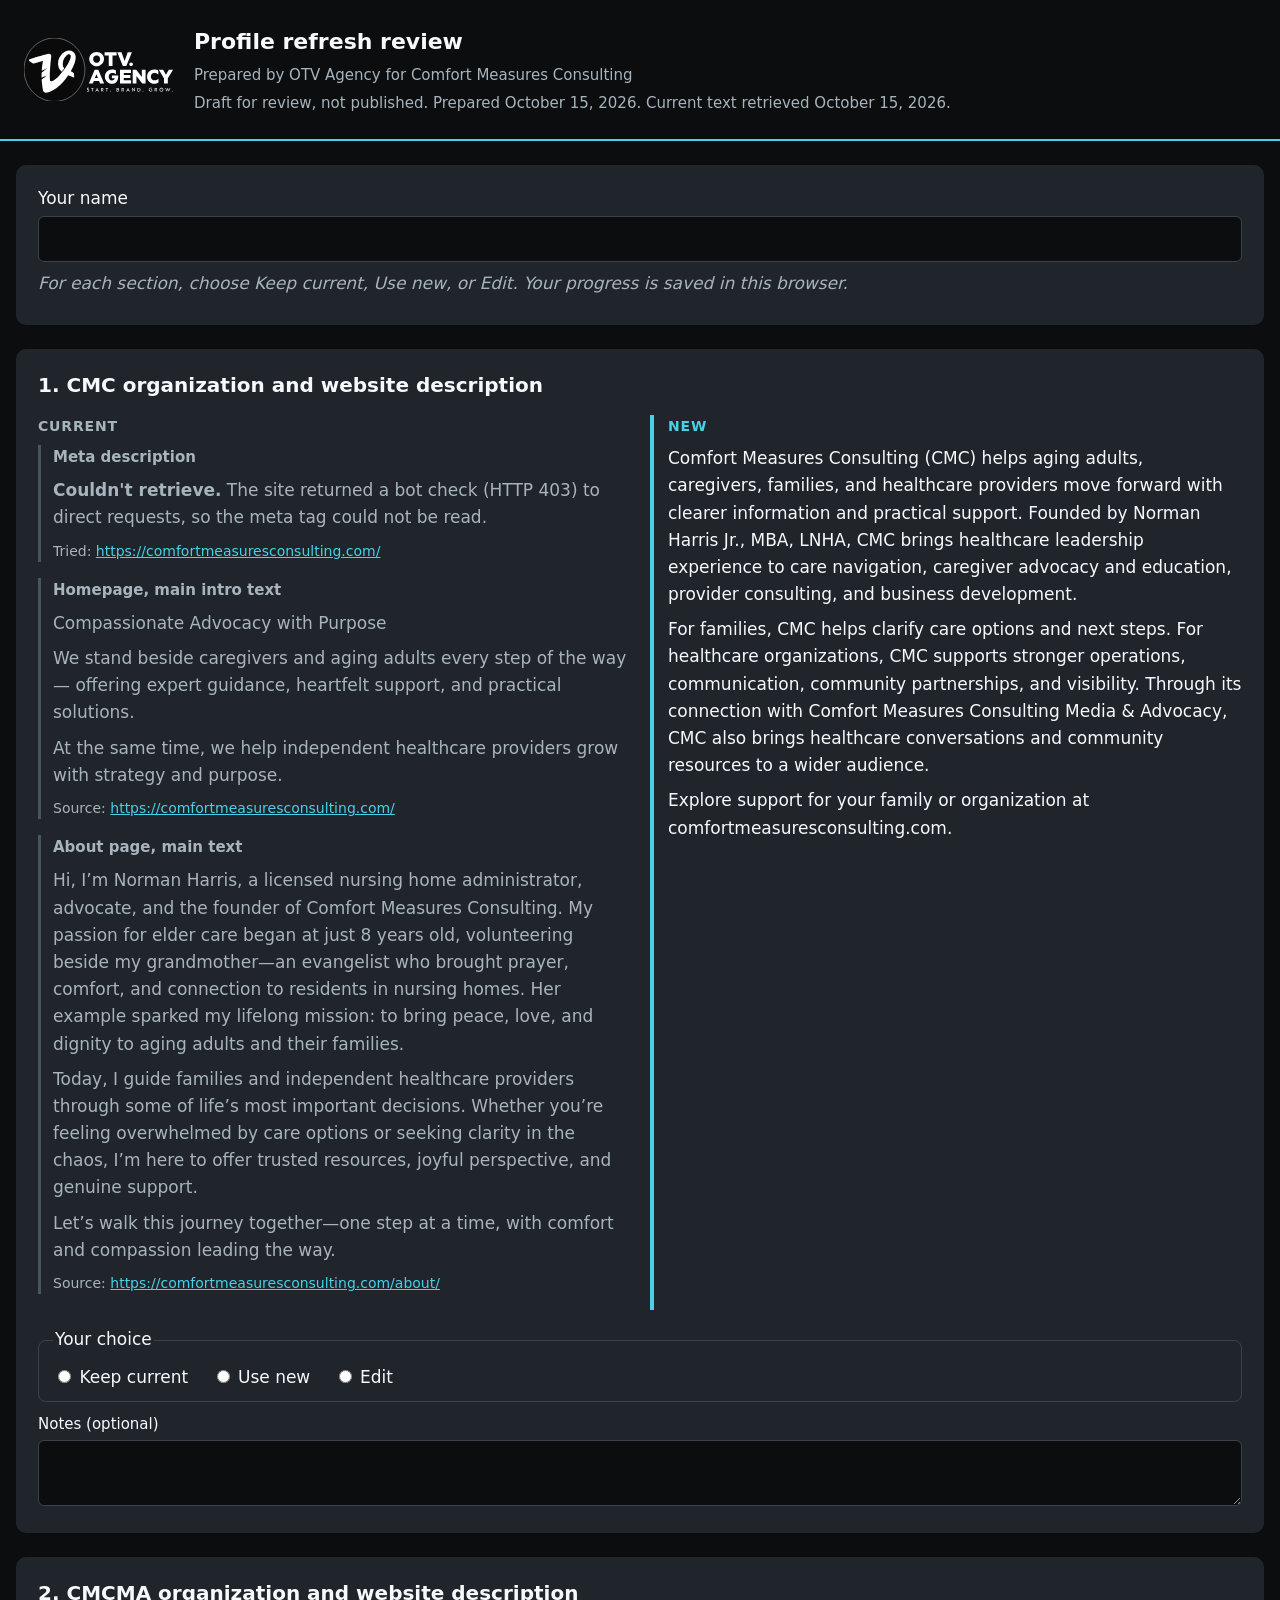
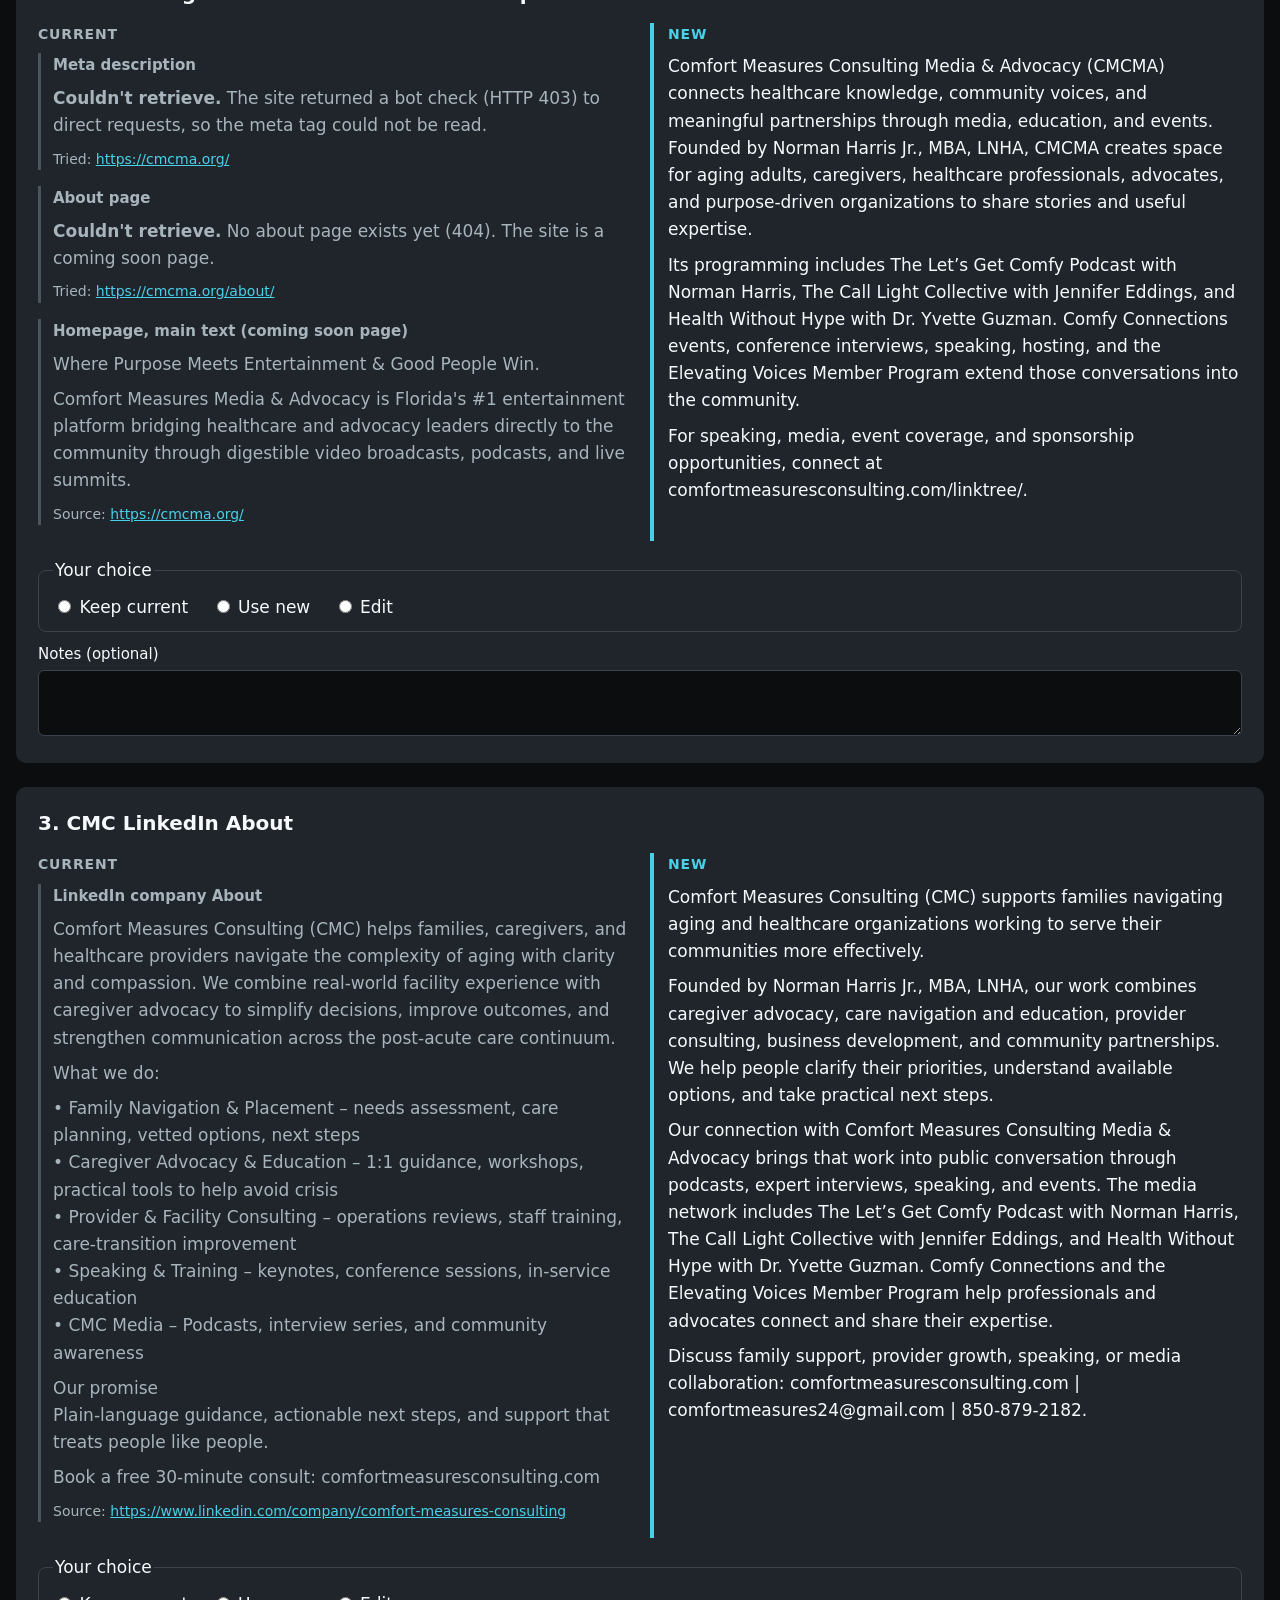
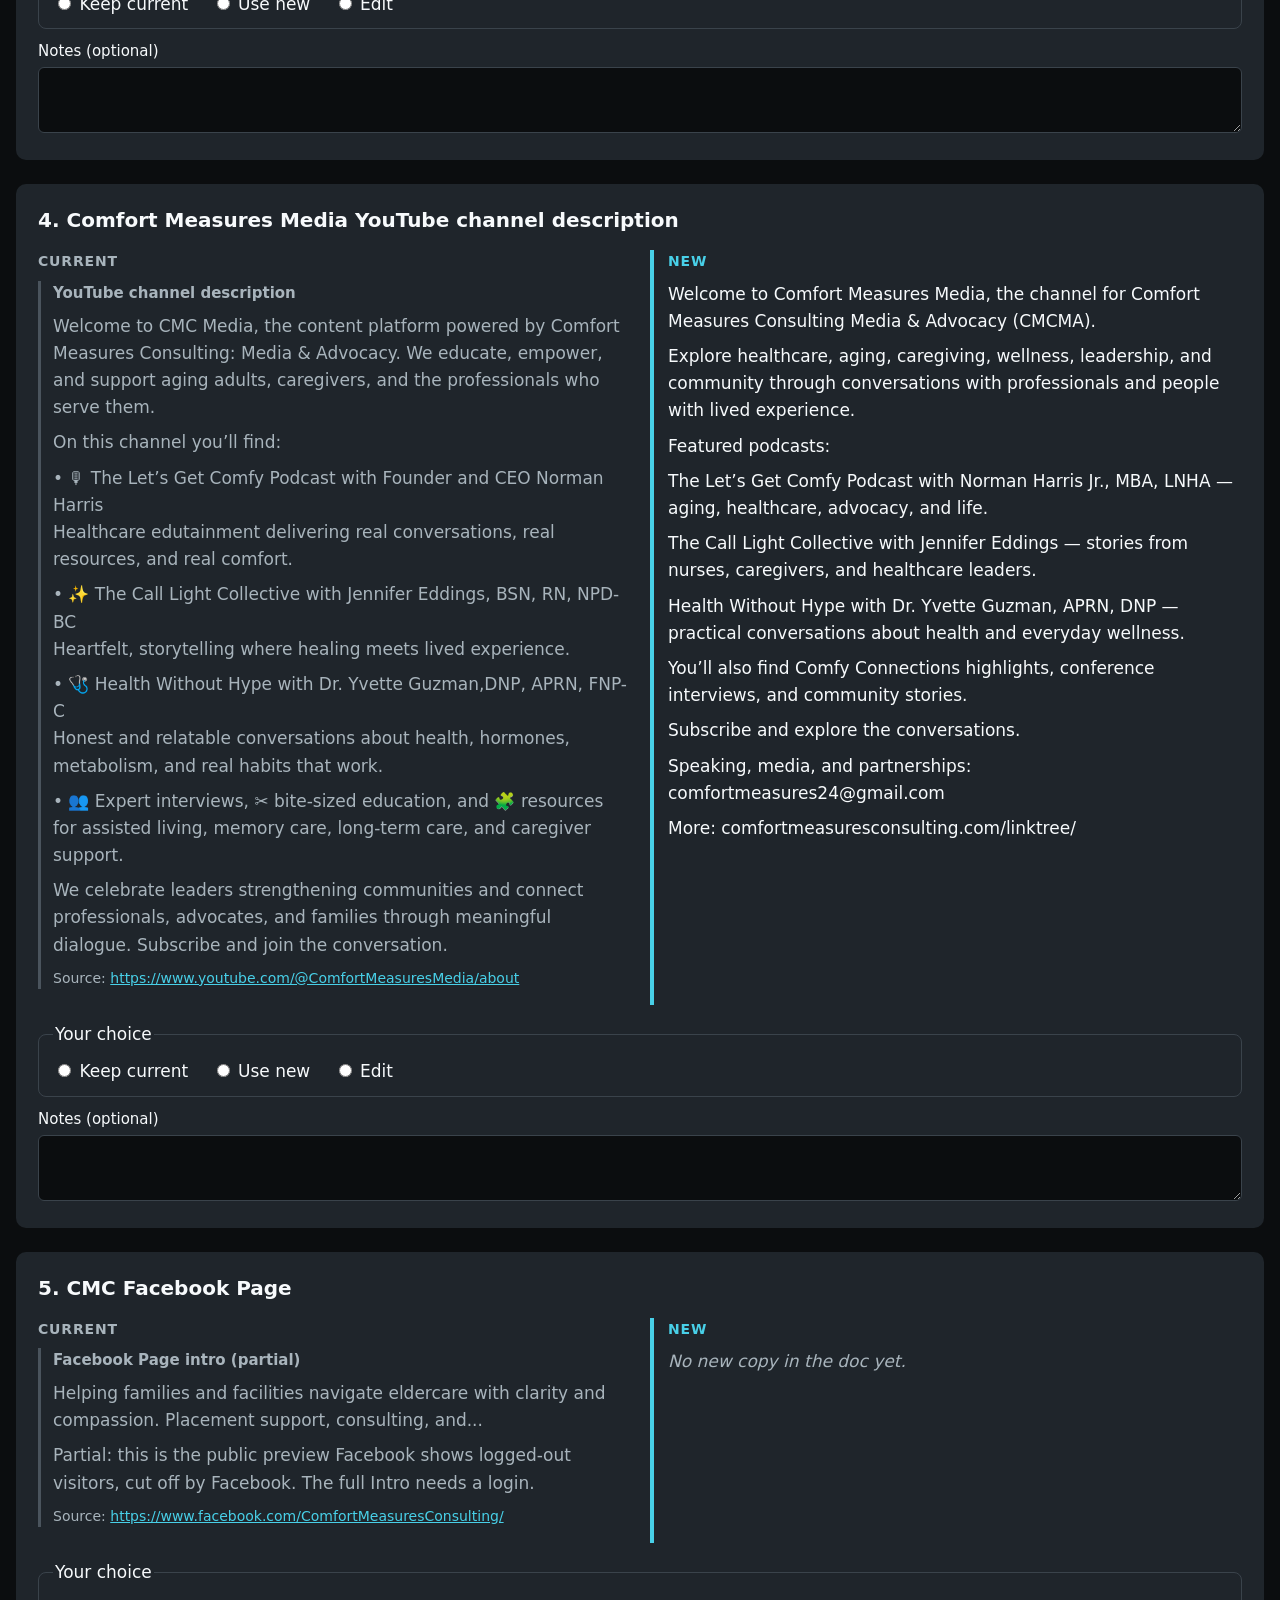
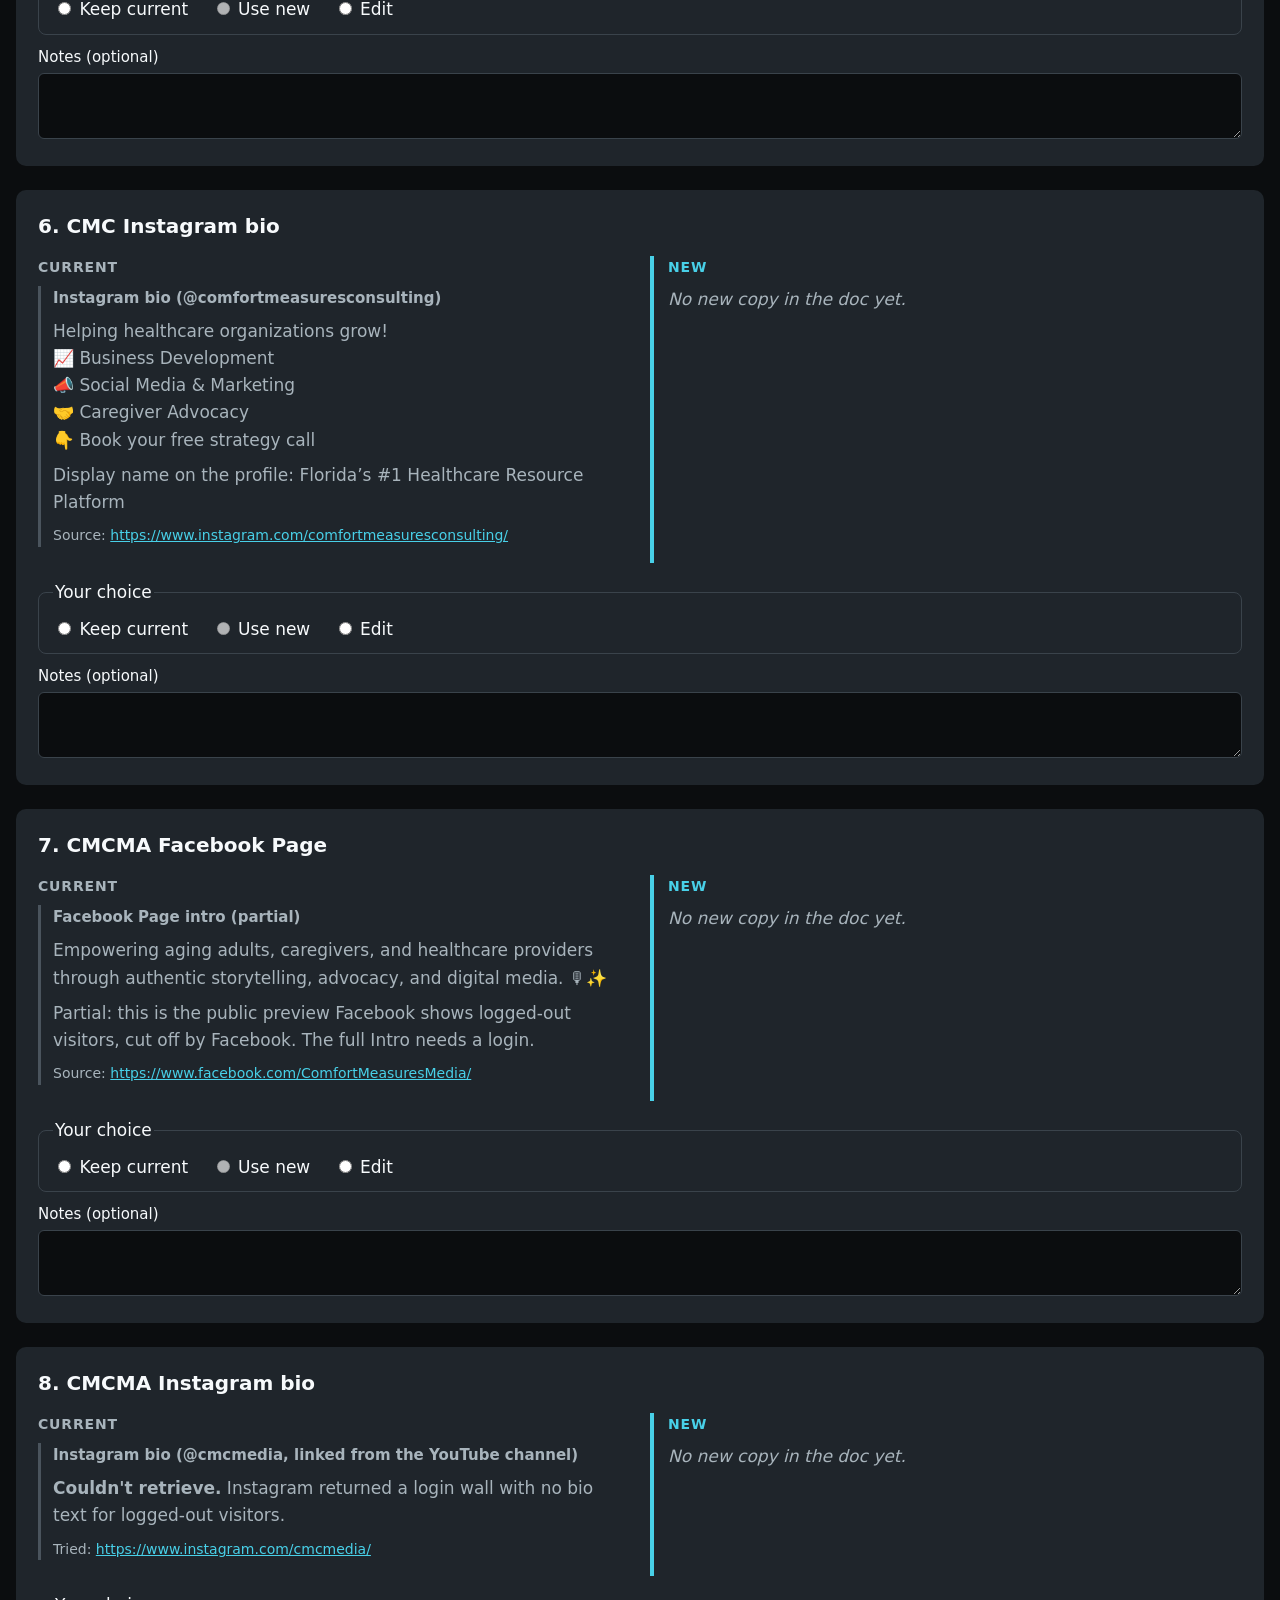
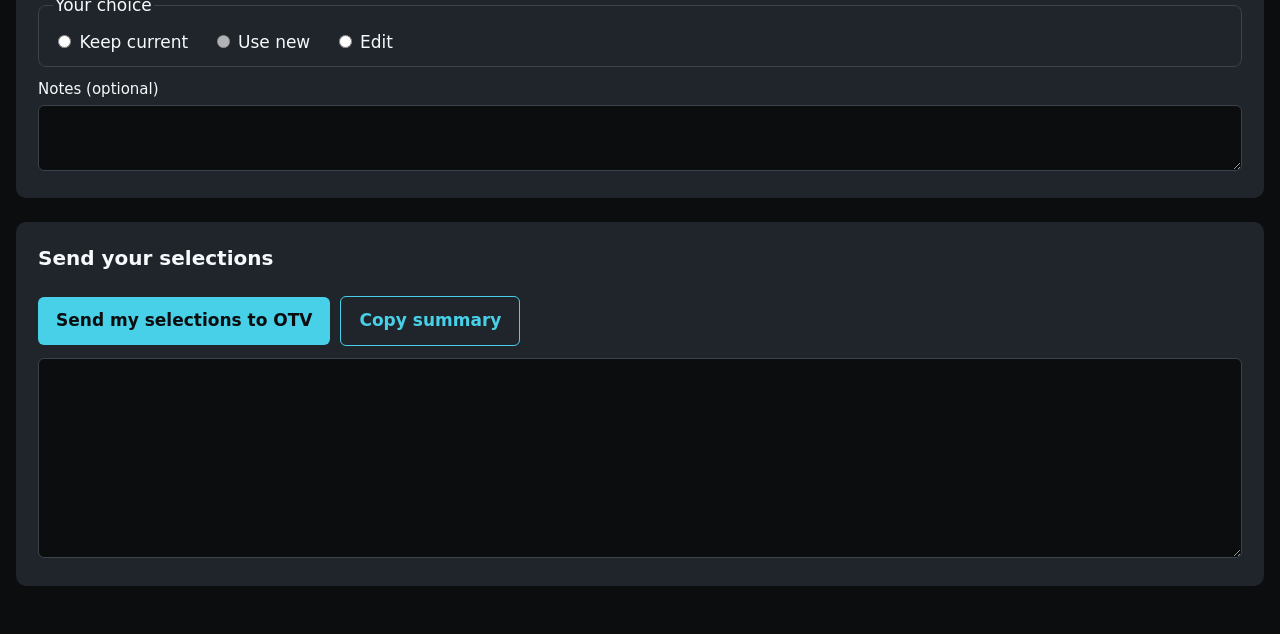
==== index.html @ 66bc0ba3 "Review draft" ====
<!doctype html><html lang="en"><head><meta charset="utf-8"><meta name="viewport" content="width=device-width,initial-scale=1"><meta name="robots" content="noindex, nofollow"><title>Profile refresh review | OTV Agency</title><style>:root{--bg:#0b0d0f;--surface:#1f252b;--white:#f7fafc;--muted:#a8b4bc;--cyan:#48d0e8;--cyan-d:#1ba8c4}
body{font-family:system-ui,-apple-system,"Segoe UI",Roboto,Helvetica,Arial,sans-serif;font-size:17px;line-height:1.6;margin:0;background:var(--bg);color:var(--white)}
header{padding:24px;border-bottom:2px solid var(--cyan);display:flex;gap:20px;align-items:center;flex-wrap:wrap}.logo{width:150px;height:auto}
header h1{margin:0;font-size:22px}header p{margin:4px 0 0;font-size:15px;color:var(--muted)}
main{max-width:150ch;margin:0 auto;padding:24px 16px}.card,.who,.send{background:var(--surface);border-radius:10px;padding:20px 22px;margin-bottom:24px}
h2{font-size:20px;margin:0 0 14px}h3{font-size:14px;text-transform:uppercase;letter-spacing:.06em;margin:0 0 8px}
.grid{display:grid;grid-template-columns:1fr;gap:20px}.grid>div{max-width:68ch}@media(min-width:900px){.grid{grid-template-columns:1fr 1fr}}
.cur{color:var(--muted)}.cur .item{border-left:3px solid #4a545d;padding-left:12px;margin-bottom:16px}
.new{border-left:4px solid var(--cyan);padding-left:14px}.new h3{color:var(--cyan)}
.lbl{font-weight:600;font-size:15px}p{margin:8px 0}.note{font-style:normal}.empty{font-style:italic;color:var(--muted)}.src{font-size:14px;word-break:break-all}a{color:var(--cyan)}
.count,.live{font-size:14px;color:var(--cyan);font-weight:600;margin-top:6px}.live.over{color:#ff8a8a}
fieldset{border:1px solid #3a434b;border-radius:8px;margin:16px 0 10px;padding:10px 14px}fieldset label{margin-right:18px;white-space:nowrap}
textarea,input[type=text]{width:100%;box-sizing:border-box;font:inherit;background:var(--bg);color:var(--white);border:1px solid #3a434b;border-radius:6px;padding:8px;margin-top:4px}
.notes,.editbox label{display:block;font-size:15px;margin-top:8px}
button{font:inherit;font-weight:600;background:var(--cyan);color:var(--bg);border:0;border-radius:6px;padding:10px 18px;margin:8px 10px 0 0;cursor:pointer}button.alt{background:transparent;color:var(--cyan);border:1px solid var(--cyan)}
#status{color:var(--muted);font-size:15px}#summary{min-height:200px}</style></head><body>
<header>
<svg role="img" aria-label="OTV Agency" class="logo" id="Layer_1" xmlns="http://www.w3.org/2000/svg" version="1.1" viewBox="0 0 425 180" fill="#FFFFFF">
  
  <defs>
    <style>
      .st0 {
        fill: #fff;
      }

      .st1 {
        fill: #0A0A0A;
        stroke: #fff;
        stroke-miterlimit: 10;
      }
    </style>
  </defs>
  <g id="d078aaab-94b9-4322-ac5e-c4c2d4238b2b">
    <g id="d078aaab-94b9-4322-ac5e-c4c2d4238b2b-child-0">
      <path fill="#0A0A0A" d="M0,90C0,40.4,38.6.2,86.2.2s86.2,40.2,86.2,89.8-38.6,89.8-86.2,89.8S0,139.6,0,90Z"/>
    </g>
  </g>
  <g id="d5fe298a-e653-4155-8f0c-7e26486e37f0">
    <g id="d5fe298a-e653-4155-8f0c-7e26486e37f0-child-0">
      <path class="st0" d="M59.7,154.8c-4-1.1-5.5-3.7-6.8-11.2-.5-3.1-1.8-13.6-2.4-19.9-.3-2.7-.5-5.2-.6-5.5,0-.5,0-.6,1.3-1.4,1.5-1,12.9-9.9,12.8-10-.2-.2-7.6,2.6-11.3,4.4-1.4.7-2.6,1.2-2.7,1.1-.2-.1-.2-10.1,0-12.6v-1.7c.1,0,1.3-.8,1.3-.8,2-1.3,14.1-11.2,14.9-12.1.1-.2-.4,0-1.2.4-3,1.4-11.5,5.6-12.9,6.4-.8.5-1.5.8-1.6.8-.2,0-.1-1.3.1-5.5.4-5.5,1.4-13.4,2.6-19.3.5-2.5.5-2.9,0-2.9s-5.1,1.5-11,3.3c-13,4-12.3,3.8-13.9,3.8-1.6,0-3.1-.4-5.4-1.6-1.9-1-6.3-3.8-7.4-4.8-2.2-1.9-1.8-4.7.8-5.6,1.6-.6,35.8-10.8,42-12.5,11.5-3.2,11.3-3.1,12.7-3.1,2.4.2,4.9,1.7,5.7,3.8.6,1.5.6,2.9,0,8.6-.9,8.2-1.5,14-2.4,25.6-1,12.8-1.2,17.4-1.2,24.6,0,7.8.4,12.4,1,13.8.4.7,1.3,1.4,2.4,1.7,2,.5,4.2-.3,8.3-3,5.1-3.5,9.4-7.2,14.6-12.9,1.4-1.5,3.4-3.7,4.4-4.8,2.9-3.1,8.8-10.8,10.6-13.1,4.7-6.4,7.4-10.6,11.3-17.8,5-9.3,6.7-13.9,6.7-18.3,0-2-.1-2.8-.6-3.8-.9-1.8-2.2-2.6-4.3-2.6-2.6,0-5.2,1.5-8.8,5.1-5.7,5.6-8.7,13.1-8.7,21.4s.7,6.8,2,10.3l1.9,3.1-3.5,4.5c-1.9,2.5-3.6,4.6-3.7,4.6-.3,0-3.2-3-4.8-5.2-1.5-2-3.2-5.5-4-8-3.7-11.1-.9-24.3,7.2-34.1,3.7-4.4,7.3-7.3,11.9-9.7,7.6-3.8,15.5-3.6,21.8.7,2.6,1.8,4.4,3.9,5.8,6.9,1.3,2.8,1.7,4.3,1.8,8,.2,7.3-1.7,15.1-6.4,25.7-1.3,3-4.6,9.5-6.2,12.5-.6,1.1-1,2.1-1,2.2,0,.1,1.5.9,3.3,1.7,2.8,1.3,3.3,1.6,4.1,2.4,1.3,1.4,1.6,3.3,1.9,9.3v2.9c.1,0-.4.5-.4.5-.3.3-.7.5-1,.5-.5,0-3.1-1.1-11.8-4.9-1.7-.7-3.2-1.3-3.3-1.3-.1,0-.9,1.1-1.8,2.4-8.4,12.4-15.1,20.2-23.9,27.8-10,8.6-20.8,15.1-30.6,18.4-3.5,1.2-7.7,1.6-9.8,1Z"/>
    </g>
  </g>
  <g id="_x33_2be26f8-b587-47ce-8bf9-70fa135e42ea">
    <g id="_x33_2be26f8-b587-47ce-8bf9-70fa135e42ea-child-0">
      <path class="st1" d="M0,90C0,40.4,38.6.2,86.2.2s86.2,40.2,86.2,89.8-38.6,89.8-86.2,89.8S0,139.6,0,90Z"/>
    </g>
  </g>
  <g id="_x37_3a89f76-44cf-452a-8e6e-d052a2a0c4e7">
    <g id="_x37_3a89f76-44cf-452a-8e6e-d052a2a0c4e7-child-0">
      <path class="st0" d="M59.7,154.8c-4-1.1-5.5-3.7-6.8-11.2-.5-3.1-1.8-13.6-2.4-19.9-.3-2.7-.5-5.2-.6-5.5,0-.5,0-.6,1.3-1.4,1.5-1,12.9-9.9,12.8-10-.2-.2-7.6,2.6-11.3,4.4-1.4.7-2.6,1.2-2.7,1.1-.2-.1-.2-10.1,0-12.6v-1.7c.1,0,1.3-.8,1.3-.8,2-1.3,14.1-11.2,14.9-12.1.1-.2-.4,0-1.2.4-3,1.4-11.5,5.6-12.9,6.4-.8.5-1.5.8-1.6.8-.2,0-.1-1.3.1-5.5.4-5.5,1.4-13.4,2.6-19.3.5-2.5.5-2.9,0-2.9s-5.1,1.5-11,3.3c-13,4-12.3,3.8-13.9,3.8-1.6,0-3.1-.4-5.4-1.6-1.9-1-6.3-3.8-7.4-4.8-2.2-1.9-1.8-4.7.8-5.6,1.6-.6,35.8-10.8,42-12.5,11.5-3.2,11.3-3.1,12.7-3.1,2.4.2,4.9,1.7,5.7,3.8.6,1.5.6,2.9,0,8.6-.9,8.2-1.5,14-2.4,25.6-1,12.8-1.2,17.4-1.2,24.6,0,7.8.4,12.4,1,13.8.4.7,1.3,1.4,2.4,1.7,2,.5,4.2-.3,8.3-3,5.1-3.5,9.4-7.2,14.6-12.9,1.4-1.5,3.4-3.7,4.4-4.8,2.9-3.1,8.8-10.8,10.6-13.1,4.7-6.4,7.4-10.6,11.3-17.8,5-9.3,6.7-13.9,6.7-18.3,0-2-.1-2.8-.6-3.8-.9-1.8-2.2-2.6-4.3-2.6-2.6,0-5.2,1.5-8.8,5.1-5.7,5.6-8.7,13.1-8.7,21.4s.7,6.8,2,10.3l1.9,3.1-3.5,4.5c-1.9,2.5-3.6,4.6-3.7,4.6-.3,0-3.2-3-4.8-5.2-1.5-2-3.2-5.5-4-8-3.7-11.1-.9-24.3,7.2-34.1,3.7-4.4,7.3-7.3,11.9-9.7,7.6-3.8,15.5-3.6,21.8.7,2.6,1.8,4.4,3.9,5.8,6.9,1.3,2.8,1.7,4.3,1.8,8,.2,7.3-1.7,15.1-6.4,25.7-1.3,3-4.6,9.5-6.2,12.5-.6,1.1-1,2.1-1,2.2,0,.1,1.5.9,3.3,1.7,2.8,1.3,3.3,1.6,4.1,2.4,1.3,1.4,1.6,3.3,1.9,9.3v2.9c.1,0-.4.5-.4.5-.3.3-.7.5-1,.5-.5,0-3.1-1.1-11.8-4.9-1.7-.7-3.2-1.3-3.3-1.3-.1,0-.9,1.1-1.8,2.4-8.4,12.4-15.1,20.2-23.9,27.8-10,8.6-20.8,15.1-30.6,18.4-3.5,1.2-7.7,1.6-9.8,1Z"/>
    </g>
  </g>
  <g id="_x30_d08c8b8-6dfc-4a44-80b9-7f81315abf9d">
    <g id="e4d898ad-7310-409a-a9e2-b89d627a9a35">
      <path d="M180.9,151.8c-.6,0-1.2,0-1.7-.3-.6-.2-1-.4-1.2-.7l.8-1.3c.2.2.5.4,1,.5.4.2.9.3,1.2.3s.9-.1,1.3-.3c.3-.2.5-.6.5-1s0-.6-.3-.8-.4-.4-.6-.6c-.2-.1-.6-.3-1.1-.6-.6-.3-.9-.4-1.1-.6-.9-.6-1.4-1.4-1.4-2.5s.3-1.6.9-2,1.4-.7,2.3-.7,1.9.3,2.6.8l-.8,1.3c-.2-.2-.4-.3-.8-.5-.3-.1-.7-.2-1.1-.2s-.9.1-1.1.3c-.3.2-.4.5-.4.9s0,.5.3.8.4.4.7.6c.3.2.6.4,1.1.6.4.2.8.4,1,.5.2.1.4.3.7.5.3.2.5.5.7.9.2.3.3.7.3,1.1,0,.6-.1,1.2-.4,1.6s-.7.8-1.2,1c-.5.2-1.1.3-1.8.3h0ZM192.9,142.8h-2.7v-1.4h7.1v1.4h-2.8v8.9h-1.6v-8.9ZM207.2,141.4l5.2,10.3h-1.9l-.9-2h-4.9l-.9,2h-1.8l5.1-10.3h.2ZM206.4,145.8l-1.2,2.5h3.6l-1.2-2.5-.6-1.4h0l-.6,1.4ZM223.8,151.7l-2.2-3.9c-.4,0-.9,0-1.2,0h-.4v3.9h-1.6v-10.3h2.4c1.2,0,2.2.2,3,.7.8.5,1.2,1.3,1.2,2.4s-.2,1.3-.5,1.8c-.3.5-.8.9-1.5,1.2l2.5,4.2h-1.9ZM221.1,146.6c.9,0,1.6-.2,2-.6.4-.4.5-.9.5-1.4,0-1.2-.9-1.8-2.5-1.8h-1v3.9h1ZM234,142.8h-2.7v-1.4h7.1v1.4h-2.8v8.9h-1.6v-8.9ZM245,151.8c-.3,0-.5,0-.7-.3-.2-.2-.3-.4-.3-.7s.1-.5.3-.7c.2-.2.4-.3.7-.3s.6,0,.8.3.3.4.3.7,0,.5-.3.7-.5.3-.8.3h0ZM262.3,141.4h2.7c1.5,0,2.6.2,3.1.7.5.5.7,1.1.7,1.8s-.1.9-.3,1.3c-.2.4-.6.7-1,.9.7.2,1.2.5,1.5.9s.5.9.5,1.5,0,1.1-.3,1.6c-.2.4-.6.8-1.2,1.1-.6.3-1.5.4-2.6.4h-3.1v-10.3ZM265.3,145.8c.7,0,1.2-.2,1.5-.5.3-.3.4-.7.4-1.2,0-.9-.7-1.3-2-1.3h-1.3v3h1.4ZM265.6,150.4c.9,0,1.5-.2,1.8-.5.3-.3.5-.8.5-1.3s-.2-.9-.5-1.1c-.4-.3-.9-.4-1.6-.4h-1.8v3.4h1.7ZM282,151.7l-2.2-3.9c-.4,0-.9,0-1.2,0h-.4v3.9h-1.6v-10.3h2.4c1.2,0,2.2.2,3,.7s1.2,1.3,1.2,2.4-.2,1.3-.5,1.8c-.3.5-.8.9-1.5,1.2l2.5,4.2h-1.9ZM279.3,146.6c.9,0,1.6-.2,2-.6.4-.4.5-.9.5-1.4,0-1.2-.9-1.8-2.6-1.8h-1v3.9h1ZM294.7,141.4l5.2,10.3h-1.9l-.9-2h-4.9l-.9,2h-1.8l5.1-10.3h.2ZM294,145.8l-1.2,2.5h3.6l-1.2-2.5-.6-1.4h0l-.6,1.4ZM307.6,145v1.1s0,5.5,0,5.5h-1.6v-10.3h.2l6.3,6.7v-1.2c0,0,0-5.6,0-5.6h1.6v10.3h-.2l-6.3-6.7ZM321.6,141.4h2.6c2.2,0,3.7.5,4.5,1.5.9,1,1.3,2.1,1.3,3.5s-.2,1.8-.6,2.6-1,1.4-1.8,1.9c-.8.5-2,.8-3.3.8h-2.7v-10.3ZM324.4,150.3c1.3,0,2.3-.4,2.9-1.1.6-.7.9-1.6.9-2.8s-.3-2-.9-2.6c-.6-.7-1.6-1-2.9-1h-1.2v7.5h1.2ZM337,151.8c-.3,0-.6,0-.7-.3-.2-.2-.3-.4-.3-.7s0-.5.3-.7.5-.3.8-.3.6,0,.7.3.3.4.3.7,0,.5-.3.7-.4.3-.7.3ZM359.3,151.8c-1.1,0-2-.2-2.8-.7-.8-.5-1.5-1.1-2-1.9-.5-.8-.7-1.7-.7-2.7s.2-1.9.7-2.7,1.1-1.4,2-1.9,1.8-.7,2.8-.7,1.1,0,1.5.1c.5,0,.8.2,1.1.3.3.1.5.2.6.3l-.6,1.3c-.6-.5-1.5-.7-2.7-.7s-1.4.2-2,.5-1,.8-1.3,1.3-.5,1.2-.5,1.9.2,1.5.5,2.1c.3.6.8,1.1,1.4,1.4.6.3,1.2.5,2,.5s.9,0,1.3-.2c.4-.1.8-.3,1.1-.5v-2h-2.2v-1.4h3.8v4c-.4.4-.9.8-1.6,1.1-.7.3-1.5.4-2.4.4h0ZM375.7,151.7l-2.2-3.9c-.4,0-.8,0-1.2,0h-.4v3.9h-1.6v-10.3h2.4c1.2,0,2.2.2,3,.7s1.2,1.3,1.2,2.4-.2,1.3-.5,1.8c-.3.5-.8.9-1.5,1.2l2.5,4.2h-1.9ZM373,146.6c.9,0,1.6-.2,2-.6.4-.4.5-.9.5-1.4,0-1.2-.9-1.8-2.5-1.8h-1v3.9h1ZM389.4,151.8c-1,0-1.9-.2-2.7-.6s-1.5-1-2-1.9c-.5-.8-.7-1.7-.7-2.8s.2-2,.7-2.8,1.1-1.4,2-1.8,1.7-.6,2.7-.6,1.9.2,2.7.6,1.5,1,2,1.8.7,1.7.7,2.8-.2,2-.7,2.8c-.5.8-1.1,1.4-2,1.9-.8.4-1.7.6-2.7.6ZM389.4,150.4c.7,0,1.3-.1,1.8-.4.6-.3,1-.7,1.3-1.3.3-.6.5-1.3.5-2.1s-.2-1.5-.5-2.1c-.3-.6-.8-1-1.3-1.3s-1.2-.4-1.8-.4-1.3.1-1.8.4-1,.7-1.3,1.3c-.3.6-.5,1.3-.5,2.1s.2,1.5.5,2.1c.3.6.8,1,1.3,1.3.6.3,1.2.4,1.8.4ZM410.5,148l2.6-6.6h1.7l-4.2,10.3h-.2l-2.9-6.7-2.9,6.7h-.2l-4.2-10.3h1.7l2.6,6.6,2.9-6.7h0l2.9,6.7ZM420.4,151.8c-.3,0-.5,0-.7-.3-.2-.2-.3-.4-.3-.7s.1-.5.3-.7.4-.3.7-.3.6,0,.7.3.3.4.3.7-.1.5-.3.7-.4.3-.7.3h0Z"/>
    </g>
  </g>
  <g id="_x35_28ac1cc-ed0b-431c-a9fa-775f5db2b960">
    <g id="de8f9658-92a2-40c9-bcdc-eaefe55b50f9">
      <path d="M226.6,59.7c0,2.8-.5,5.4-1.6,7.9-1.1,2.5-2.5,4.6-4.4,6.4-1.9,1.8-4.1,3.3-6.6,4.3-2.5,1.1-5.3,1.6-8.3,1.6s-5.8-.5-8.3-1.6-4.7-2.5-6.6-4.3c-1.8-1.8-3.3-4-4.3-6.4s-1.6-5.1-1.6-7.8.5-5.4,1.6-7.8c1-2.4,2.5-4.6,4.4-6.4,1.9-1.8,4.1-3.3,6.6-4.3,2.5-1,5.3-1.6,8.3-1.6s5.8.5,8.3,1.6c2.5,1,4.7,2.5,6.6,4.3,1.9,1.8,3.3,3.9,4.4,6.4,1,2.4,1.6,5,1.6,7.8ZM215.6,59.8c0-1.4-.2-2.7-.7-4s-1.1-2.4-2-3.3c-.9-1-1.9-1.7-3.1-2.3s-2.6-.9-4-.9-2.8.3-4,.8c-1.2.5-2.2,1.3-3.1,2.2-.8.9-1.5,2-2,3.3-.5,1.2-.7,2.6-.7,4s.2,2.7.7,4,1.1,2.4,2,3.4c.9,1,1.9,1.8,3.1,2.3,1.2.6,2.5.9,4,.9s2.8-.3,4-.9c1.2-.6,2.2-1.3,3.1-2.3.8-1,1.5-2.1,2-3.3s.7-2.6.7-4h0ZM240,49.8h-11.6v-9.4h34v9.4h-11.6v29.3h-10.7v-29.3ZM285.1,64.9l8.8-24.5h11.8l-15.7,39h-10l-15.7-39h12l8.8,24.5ZM183.7,128.9l16.5-39h10.3l16.5,39h-11.5l-2.8-6.9h-14.9l-2.8,6.9h-11.3ZM200.9,113.6h8.7l-4.3-11-4.4,11ZM256.7,114.1h-7.6v-7.9h17.8v2.2c0,4.2-.5,7.6-1.6,10.3-1.1,2.7-2.4,4.9-4.1,6.5-1.7,1.6-3.6,2.7-5.7,3.4-2.1.6-4.3,1-6.4,1s-5.3-.5-7.7-1.5c-2.4-1-4.5-2.4-6.4-4.2s-3.2-3.9-4.3-6.4c-1-2.5-1.6-5.2-1.6-8.1s.5-5.5,1.6-7.9,2.5-4.6,4.3-6.4c1.8-1.8,4-3.3,6.6-4.3,2.6-1,5.3-1.5,8.3-1.5s3.8.2,5.6.5c1.9.3,3.5.8,4.9,1.4v11.3c-1.4-1.2-3-2.1-4.6-2.7-1.7-.6-3.4-.9-5.3-.9s-3,.3-4.2.8-2.4,1.3-3.3,2.3-1.6,2.1-2.2,3.4c-.5,1.3-.8,2.7-.8,4.1s.2,3,.7,4.4c.5,1.3,1.2,2.5,2,3.4.9,1,1.9,1.7,3,2.2,1.2.5,2.4.8,3.7.8s1.5-.1,2.4-.3,1.6-.6,2.3-1.1,1.3-1.1,1.8-1.9c.5-.8.7-1.8.7-3h0ZM303.2,99.3h-20.5v5.9h18.6v8.5h-18.6v6.1h20.8v9.1h-31.4v-38.7h31.1v9.1ZM335.1,128.9l-16.5-21.2v21.2h-10.6v-38.7h10l15.9,20.5v-20.5h10.6v38.7h-9.4ZM381.1,115.2v10.7c-1.8,1.3-3.7,2.2-5.7,2.8-2,.6-4.2.9-6.7.9s-5.4-.5-7.8-1.5c-2.4-1-4.5-2.4-6.3-4.2-1.8-1.8-3.2-3.9-4.3-6.4s-1.6-5.1-1.6-8,.5-5.5,1.5-7.9,2.4-4.6,4.3-6.4,4-3.3,6.5-4.3,5.2-1.5,8.1-1.5,4.6.3,6.5.9c1.9.6,3.6,1.4,5.1,2.5v10.9c-1.3-1.3-2.8-2.4-4.7-3.2-1.8-.9-3.8-1.3-6-1.3s-3.1.3-4.4.8c-1.3.5-2.4,1.3-3.3,2.2-.9.9-1.6,2-2,3.3s-.7,2.6-.7,4,.2,2.8.7,4.1c.5,1.3,1.1,2.4,2,3.3.9.9,2,1.7,3.2,2.2,1.3.5,2.7.8,4.4.8s4-.4,5.8-1.2c1.8-.8,3.5-2,5.2-3.5h0ZM382.1,90.2h12.2l8,14.1,8-14.1h12l-14.7,24.1v14.7h-10.8v-14.5l-14.7-24.2Z"/>
    </g>
  </g>
  <g id="cf735325-802f-4af5-a93f-7202f4bae98b">
    <g id="cf735325-802f-4af5-a93f-7202f4bae98b-child-0">
      <path d="M298.3,74.3c0-2.9,2.3-5.2,5.2-5.2s5.2,2.3,5.2,5.2-2.3,5.2-5.2,5.2-5.2-2.3-5.2-5.2Z"/>
    </g>
  </g>
</svg><div><h1>Profile refresh review</h1><p>Prepared by OTV Agency for Comfort Measures Consulting</p><p>Draft for review, not published. Prepared October 15, 2026. Current text retrieved October 15, 2026.</p></div></header><main>
<div class="who"><label>Your name<input type="text" id="who" autocomplete="name"></label><p class="empty">For each section, choose Keep current, Use new, or Edit. Your progress is saved in this browser.</p></div>
<article class="card" data-id="s1" data-title="CMC organization and website description" data-limit="0"><h2>1. CMC organization and website description</h2><div class="grid"><div class="cur"><h3>Current</h3><div class="item"><div class="lbl">Meta description</div><p><strong>Couldn't retrieve.</strong> The site returned a bot check (HTTP 403) to direct requests, so the meta tag could not be read.</p><div class="src">Tried: <a href="https://comfortmeasuresconsulting.com/">https://comfortmeasuresconsulting.com/</a></div></div><div class="item"><div class="lbl">Homepage, main intro text</div><p>Compassionate Advocacy with Purpose</p><p>We stand beside caregivers and aging adults every step of the way — offering expert guidance, heartfelt support, and practical solutions.</p><p>At the same time, we help independent healthcare providers grow with strategy and purpose.</p><div class="src">Source: <a href="https://comfortmeasuresconsulting.com/">https://comfortmeasuresconsulting.com/</a></div></div><div class="item"><div class="lbl">About page, main text</div><p>Hi, I’m Norman Harris, a licensed nursing home administrator, advocate, and the founder of Comfort Measures Consulting. My passion for elder care began at just 8 years old, volunteering beside my grandmother—an evangelist who brought prayer, comfort, and connection to residents in nursing homes. Her example sparked my lifelong mission: to bring peace, love, and dignity to aging adults and their families.</p><p>Today, I guide families and independent healthcare providers through some of life’s most important decisions. Whether you’re feeling overwhelmed by care options or seeking clarity in the chaos, I’m here to offer trusted resources, joyful perspective, and genuine support.</p><p>Let’s walk this journey together—one step at a time, with comfort and compassion leading the way.</p><div class="src">Source: <a href="https://comfortmeasuresconsulting.com/about/">https://comfortmeasuresconsulting.com/about/</a></div></div></div><div class="new"><h3>New</h3><p>Comfort Measures Consulting (CMC) helps aging adults, caregivers, families, and healthcare providers move forward with clearer information and practical support. Founded by Norman Harris Jr., MBA, LNHA, CMC brings healthcare leadership experience to care navigation, caregiver advocacy and education, provider consulting, and business development.</p><p>For families, CMC helps clarify care options and next steps. For healthcare organizations, CMC supports stronger operations, communication, community partnerships, and visibility. Through its connection with Comfort Measures Consulting Media &amp; Advocacy, CMC also brings healthcare conversations and community resources to a wider audience.</p><p>Explore support for your family or organization at comfortmeasuresconsulting.com.</p><textarea class="newsrc" hidden>Comfort Measures Consulting (CMC) helps aging adults, caregivers, families, and healthcare providers move forward with clearer information and practical support. Founded by Norman Harris Jr., MBA, LNHA, CMC brings healthcare leadership experience to care navigation, caregiver advocacy and education, provider consulting, and business development.

For families, CMC helps clarify care options and next steps. For healthcare organizations, CMC supports stronger operations, communication, community partnerships, and visibility. Through its connection with Comfort Measures Consulting Media &amp; Advocacy, CMC also brings healthcare conversations and community resources to a wider audience.

Explore support for your family or organization at comfortmeasuresconsulting.com.</textarea></div></div>
<fieldset class="choice"><legend>Your choice</legend>
<label><input type="radio" name="c1" value="keep"> Keep current</label>
<label><input type="radio" name="c1" value="new"> Use new</label>
<label><input type="radio" name="c1" value="edit"> Edit</label></fieldset>
<div class="editbox" hidden><label>Your edited text<textarea class="edit" rows="9"></textarea></label><div class="live"></div></div>
<label class="notes">Notes (optional)<textarea class="note" rows="2"></textarea></label></article><article class="card" data-id="s2" data-title="CMCMA organization and website description" data-limit="0"><h2>2. CMCMA organization and website description</h2><div class="grid"><div class="cur"><h3>Current</h3><div class="item"><div class="lbl">Meta description</div><p><strong>Couldn't retrieve.</strong> The site returned a bot check (HTTP 403) to direct requests, so the meta tag could not be read.</p><div class="src">Tried: <a href="https://cmcma.org/">https://cmcma.org/</a></div></div><div class="item"><div class="lbl">About page</div><p><strong>Couldn't retrieve.</strong> No about page exists yet (404). The site is a coming soon page.</p><div class="src">Tried: <a href="https://cmcma.org/about/">https://cmcma.org/about/</a></div></div><div class="item"><div class="lbl">Homepage, main text (coming soon page)</div><p>Where Purpose Meets Entertainment &amp; Good People Win.</p><p>Comfort Measures Media &amp; Advocacy is Florida&#x27;s #1 entertainment platform bridging healthcare and advocacy leaders directly to the community through digestible video broadcasts, podcasts, and live summits.</p><div class="src">Source: <a href="https://cmcma.org/">https://cmcma.org/</a></div></div></div><div class="new"><h3>New</h3><p>Comfort Measures Consulting Media &amp; Advocacy (CMCMA) connects healthcare knowledge, community voices, and meaningful partnerships through media, education, and events. Founded by Norman Harris Jr., MBA, LNHA, CMCMA creates space for aging adults, caregivers, healthcare professionals, advocates, and purpose-driven organizations to share stories and useful expertise.</p><p>Its programming includes The Let’s Get Comfy Podcast with Norman Harris, The Call Light Collective with Jennifer Eddings, and Health Without Hype with Dr. Yvette Guzman. Comfy Connections events, conference interviews, speaking, hosting, and the Elevating Voices Member Program extend those conversations into the community.</p><p>For speaking, media, event coverage, and sponsorship opportunities, connect at comfortmeasuresconsulting.com/linktree/.</p><textarea class="newsrc" hidden>Comfort Measures Consulting Media &amp; Advocacy (CMCMA) connects healthcare knowledge, community voices, and meaningful partnerships through media, education, and events. Founded by Norman Harris Jr., MBA, LNHA, CMCMA creates space for aging adults, caregivers, healthcare professionals, advocates, and purpose-driven organizations to share stories and useful expertise.

Its programming includes The Let’s Get Comfy Podcast with Norman Harris, The Call Light Collective with Jennifer Eddings, and Health Without Hype with Dr. Yvette Guzman. Comfy Connections events, conference interviews, speaking, hosting, and the Elevating Voices Member Program extend those conversations into the community.

For speaking, media, event coverage, and sponsorship opportunities, connect at comfortmeasuresconsulting.com/linktree/.</textarea></div></div>
<fieldset class="choice"><legend>Your choice</legend>
<label><input type="radio" name="c2" value="keep"> Keep current</label>
<label><input type="radio" name="c2" value="new"> Use new</label>
<label><input type="radio" name="c2" value="edit"> Edit</label></fieldset>
<div class="editbox" hidden><label>Your edited text<textarea class="edit" rows="9"></textarea></label><div class="live"></div></div>
<label class="notes">Notes (optional)<textarea class="note" rows="2"></textarea></label></article><article class="card" data-id="s3" data-title="CMC LinkedIn About" data-limit="2600"><h2>3. CMC LinkedIn About</h2><div class="grid"><div class="cur"><h3>Current</h3><div class="item"><div class="lbl">LinkedIn company About</div><p>Comfort Measures Consulting (CMC) helps families, caregivers, and healthcare providers navigate the complexity of aging with clarity and compassion. We combine real-world facility experience with caregiver advocacy to simplify decisions, improve outcomes, and strengthen communication across the post-acute care continuum.</p><p>What we do:</p><p>• Family Navigation &amp; Placement – needs assessment, care planning, vetted options, next steps<br>• Caregiver Advocacy &amp; Education – 1:1 guidance, workshops, practical tools to help avoid crisis<br>• Provider &amp; Facility Consulting – operations reviews, staff training, care-transition improvement<br>• Speaking &amp; Training – keynotes, conference sessions, in-service education<br>• CMC Media – Podcasts, interview series, and community awareness</p><p>Our promise<br>Plain-language guidance, actionable next steps, and support that treats people like people.</p><p>Book a free 30-minute consult: comfortmeasuresconsulting.com</p><div class="src">Source: <a href="https://www.linkedin.com/company/comfort-measures-consulting">https://www.linkedin.com/company/comfort-measures-consulting</a></div></div></div><div class="new"><h3>New</h3><p>Comfort Measures Consulting (CMC) supports families navigating aging and healthcare organizations working to serve their communities more effectively.</p><p>Founded by Norman Harris Jr., MBA, LNHA, our work combines caregiver advocacy, care navigation and education, provider consulting, business development, and community partnerships. We help people clarify their priorities, understand available options, and take practical next steps.</p><p>Our connection with Comfort Measures Consulting Media &amp; Advocacy brings that work into public conversation through podcasts, expert interviews, speaking, and events. The media network includes The Let’s Get Comfy Podcast with Norman Harris, The Call Light Collective with Jennifer Eddings, and Health Without Hype with Dr. Yvette Guzman. Comfy Connections and the Elevating Voices Member Program help professionals and advocates connect and share their expertise.</p><p>Discuss family support, provider growth, speaking, or media collaboration: comfortmeasuresconsulting.com | comfortmeasures24@gmail.com | 850-879-2182.</p><textarea class="newsrc" hidden>Comfort Measures Consulting (CMC) supports families navigating aging and healthcare organizations working to serve their communities more effectively.

Founded by Norman Harris Jr., MBA, LNHA, our work combines caregiver advocacy, care navigation and education, provider consulting, business development, and community partnerships. We help people clarify their priorities, understand available options, and take practical next steps.

Our connection with Comfort Measures Consulting Media &amp; Advocacy brings that work into public conversation through podcasts, expert interviews, speaking, and events. The media network includes The Let’s Get Comfy Podcast with Norman Harris, The Call Light Collective with Jennifer Eddings, and Health Without Hype with Dr. Yvette Guzman. Comfy Connections and the Elevating Voices Member Program help professionals and advocates connect and share their expertise.

Discuss family support, provider growth, speaking, or media collaboration: comfortmeasuresconsulting.com | comfortmeasures24@gmail.com | 850-879-2182.</textarea></div></div>
<fieldset class="choice"><legend>Your choice</legend>
<label><input type="radio" name="c3" value="keep"> Keep current</label>
<label><input type="radio" name="c3" value="new"> Use new</label>
<label><input type="radio" name="c3" value="edit"> Edit</label></fieldset>
<div class="editbox" hidden><label>Your edited text<textarea class="edit" rows="9"></textarea></label><div class="live"></div></div>
<label class="notes">Notes (optional)<textarea class="note" rows="2"></textarea></label></article><article class="card" data-id="s4" data-title="Comfort Measures Media YouTube channel description" data-limit="1000"><h2>4. Comfort Measures Media YouTube channel description</h2><div class="grid"><div class="cur"><h3>Current</h3><div class="item"><div class="lbl">YouTube channel description</div><p>Welcome to CMC Media, the content platform powered by Comfort Measures Consulting: Media &amp; Advocacy. We educate, empower, and support aging adults, caregivers, and the professionals who serve them. </p><p>On this channel you’ll find:</p><p>• 🎙 The Let’s Get Comfy Podcast with Founder and CEO Norman Harris<br>Healthcare edutainment delivering real conversations, real resources, and real comfort.</p><p>• ✨ The Call Light Collective with Jennifer Eddings, BSN, RN, NPD-BC<br>Heartfelt, storytelling where healing meets lived experience.</p><p>• 🩺 Health Without Hype with Dr. Yvette Guzman,DNP, APRN, FNP-C<br> Honest and relatable conversations about health, hormones, metabolism, and real habits that work.</p><p>• 👥 Expert interviews, ✂️ bite-sized education, and 🧩 resources for assisted living, memory care, long-term care, and caregiver support.</p><p>We celebrate leaders strengthening communities and connect professionals, advocates, and families through meaningful dialogue. Subscribe and join the conversation.</p><div class="src">Source: <a href="https://www.youtube.com/@ComfortMeasuresMedia/about">https://www.youtube.com/@ComfortMeasuresMedia/about</a></div></div></div><div class="new"><h3>New</h3><p>Welcome to Comfort Measures Media, the channel for Comfort Measures Consulting Media &amp; Advocacy (CMCMA).</p><p>Explore healthcare, aging, caregiving, wellness, leadership, and community through conversations with professionals and people with lived experience.</p><p>Featured podcasts:</p><p>The Let’s Get Comfy Podcast with Norman Harris Jr., MBA, LNHA — aging, healthcare, advocacy, and life.</p><p>The Call Light Collective with Jennifer Eddings — stories from nurses, caregivers, and healthcare leaders.</p><p>Health Without Hype with Dr. Yvette Guzman, APRN, DNP — practical conversations about health and everyday wellness.</p><p>You’ll also find Comfy Connections highlights, conference interviews, and community stories.</p><p>Subscribe and explore the conversations.</p><p>Speaking, media, and partnerships: comfortmeasures24@gmail.com</p><p>More: comfortmeasuresconsulting.com/linktree/</p><textarea class="newsrc" hidden>Welcome to Comfort Measures Media, the channel for Comfort Measures Consulting Media &amp; Advocacy (CMCMA).

Explore healthcare, aging, caregiving, wellness, leadership, and community through conversations with professionals and people with lived experience.

Featured podcasts:

The Let’s Get Comfy Podcast with Norman Harris Jr., MBA, LNHA — aging, healthcare, advocacy, and life.

The Call Light Collective with Jennifer Eddings — stories from nurses, caregivers, and healthcare leaders.

Health Without Hype with Dr. Yvette Guzman, APRN, DNP — practical conversations about health and everyday wellness.

You’ll also find Comfy Connections highlights, conference interviews, and community stories.

Subscribe and explore the conversations.

Speaking, media, and partnerships: comfortmeasures24@gmail.com

More: comfortmeasuresconsulting.com/linktree/</textarea></div></div>
<fieldset class="choice"><legend>Your choice</legend>
<label><input type="radio" name="c4" value="keep"> Keep current</label>
<label><input type="radio" name="c4" value="new"> Use new</label>
<label><input type="radio" name="c4" value="edit"> Edit</label></fieldset>
<div class="editbox" hidden><label>Your edited text<textarea class="edit" rows="9"></textarea></label><div class="live"></div></div>
<label class="notes">Notes (optional)<textarea class="note" rows="2"></textarea></label></article><article class="card" data-id="s5" data-title="CMC Facebook Page" data-limit="0"><h2>5. CMC Facebook Page</h2><div class="grid"><div class="cur"><h3>Current</h3><div class="item"><div class="lbl">Facebook Page intro (partial)</div><p>Helping families and facilities navigate eldercare with clarity and compassion. Placement support, consulting, and...</p><p class=note>Partial: this is the public preview Facebook shows logged-out visitors, cut off by Facebook. The full Intro needs a login.</p><div class="src">Source: <a href="https://www.facebook.com/ComfortMeasuresConsulting/">https://www.facebook.com/ComfortMeasuresConsulting/</a></div></div></div><div class="new"><h3>New</h3><p class="empty">No new copy in the doc yet.</p><textarea class="newsrc" hidden></textarea></div></div>
<fieldset class="choice"><legend>Your choice</legend>
<label><input type="radio" name="c5" value="keep"> Keep current</label>
<label><input type="radio" name="c5" value="new" disabled> Use new</label>
<label><input type="radio" name="c5" value="edit"> Edit</label></fieldset>
<div class="editbox" hidden><label>Your edited text<textarea class="edit" rows="9"></textarea></label><div class="live"></div></div>
<label class="notes">Notes (optional)<textarea class="note" rows="2"></textarea></label></article><article class="card" data-id="s6" data-title="CMC Instagram bio" data-limit="150"><h2>6. CMC Instagram bio</h2><div class="grid"><div class="cur"><h3>Current</h3><div class="item"><div class="lbl">Instagram bio (@comfortmeasuresconsulting)</div><p>Helping healthcare organizations grow!<br>📈 Business Development<br>📣 Social Media &amp; Marketing<br>🤝 Caregiver Advocacy<br>👇 Book your free strategy call</p><p class=note>Display name on the profile: Florida’s #1 Healthcare Resource Platform</p><div class="src">Source: <a href="https://www.instagram.com/comfortmeasuresconsulting/">https://www.instagram.com/comfortmeasuresconsulting/</a></div></div></div><div class="new"><h3>New</h3><p class="empty">No new copy in the doc yet.</p><textarea class="newsrc" hidden></textarea></div></div>
<fieldset class="choice"><legend>Your choice</legend>
<label><input type="radio" name="c6" value="keep"> Keep current</label>
<label><input type="radio" name="c6" value="new" disabled> Use new</label>
<label><input type="radio" name="c6" value="edit"> Edit</label></fieldset>
<div class="editbox" hidden><label>Your edited text<textarea class="edit" rows="9"></textarea></label><div class="live"></div></div>
<label class="notes">Notes (optional)<textarea class="note" rows="2"></textarea></label></article><article class="card" data-id="s7" data-title="CMCMA Facebook Page" data-limit="0"><h2>7. CMCMA Facebook Page</h2><div class="grid"><div class="cur"><h3>Current</h3><div class="item"><div class="lbl">Facebook Page intro (partial)</div><p>Empowering aging adults, caregivers, and healthcare providers through authentic storytelling, advocacy, and digital media. 🎙✨</p><p class=note>Partial: this is the public preview Facebook shows logged-out visitors, cut off by Facebook. The full Intro needs a login.</p><div class="src">Source: <a href="https://www.facebook.com/ComfortMeasuresMedia/">https://www.facebook.com/ComfortMeasuresMedia/</a></div></div></div><div class="new"><h3>New</h3><p class="empty">No new copy in the doc yet.</p><textarea class="newsrc" hidden></textarea></div></div>
<fieldset class="choice"><legend>Your choice</legend>
<label><input type="radio" name="c7" value="keep"> Keep current</label>
<label><input type="radio" name="c7" value="new" disabled> Use new</label>
<label><input type="radio" name="c7" value="edit"> Edit</label></fieldset>
<div class="editbox" hidden><label>Your edited text<textarea class="edit" rows="9"></textarea></label><div class="live"></div></div>
<label class="notes">Notes (optional)<textarea class="note" rows="2"></textarea></label></article><article class="card" data-id="s8" data-title="CMCMA Instagram bio" data-limit="150"><h2>8. CMCMA Instagram bio</h2><div class="grid"><div class="cur"><h3>Current</h3><div class="item"><div class="lbl">Instagram bio (@cmcmedia, linked from the YouTube channel)</div><p><strong>Couldn't retrieve.</strong> Instagram returned a login wall with no bio text for logged-out visitors.</p><div class="src">Tried: <a href="https://www.instagram.com/cmcmedia/">https://www.instagram.com/cmcmedia/</a></div></div></div><div class="new"><h3>New</h3><p class="empty">No new copy in the doc yet.</p><textarea class="newsrc" hidden></textarea></div></div>
<fieldset class="choice"><legend>Your choice</legend>
<label><input type="radio" name="c8" value="keep"> Keep current</label>
<label><input type="radio" name="c8" value="new" disabled> Use new</label>
<label><input type="radio" name="c8" value="edit"> Edit</label></fieldset>
<div class="editbox" hidden><label>Your edited text<textarea class="edit" rows="9"></textarea></label><div class="live"></div></div>
<label class="notes">Notes (optional)<textarea class="note" rows="2"></textarea></label></article>
<div class="send"><h2>Send your selections</h2><button id="send" type="button">Send my selections to OTV</button><button id="copy" class="alt" type="button">Copy summary</button><p id="status"></p><textarea id="summary" readonly aria-label="Summary"></textarea></div>
</main><script>(function(){
var KEY='cmcProfileReview.v1',cards=[].slice.call(document.querySelectorAll('.card'));
function load(){try{return JSON.parse(localStorage.getItem(KEY))||{}}catch(e){return {}}}
var st=load();
function save(){var d={name:document.getElementById('who').value,s:{}};cards.forEach(function(c){var r=c.querySelector('input[type=radio]:checked');d.s[c.dataset.id]={choice:r?r.value:'',edit:c.querySelector('.edit').value,note:c.querySelector('.note').value}});try{localStorage.setItem(KEY,JSON.stringify(d))}catch(e){}}
function count(c){var ta=c.querySelector('.edit'),lim=+c.dataset.limit,n=ta.value.length,el=c.querySelector('.live');el.textContent=n+' characters'+(lim?' of '+lim+' allowed':'')+(lim&&n>lim?', over the limit':'');el.classList.toggle('over',lim&&n>lim)}
function sync(c){var r=c.querySelector('input[type=radio]:checked'),box=c.querySelector('.editbox'),ta=c.querySelector('.edit');var on=r&&r.value==='edit';box.hidden=!on;if(on&&!ta.value)ta.value=c.querySelector('.newsrc').value;count(c)}
document.getElementById('who').value=st.name||'';
cards.forEach(function(c){var s=(st.s||{})[c.dataset.id]||{};if(s.choice){var r=c.querySelector('input[value='+s.choice+']');if(r&&!r.disabled)r.checked=true}c.querySelector('.edit').value=s.edit||'';c.querySelector('.note').value=s.note||'';sync(c);
c.addEventListener('change',function(){sync(c);save()});c.addEventListener('input',function(){count(c);save()})});
document.getElementById('who').addEventListener('input',save);
function curText(c){return [].slice.call(c.querySelectorAll('.cur .item')).map(function(i){return i.innerText.trim()}).join('\n\n')}
function summary(){var name=document.getElementById('who').value.trim()||'(name not given)',L=['CMC profile selections','From: '+name,'Date: '+new Date().toLocaleString(),''];
cards.forEach(function(c){var r=c.querySelector('input[type=radio]:checked'),v=r?r.value:'',lab={keep:'Keep current',new:'Use new',edit:'Edit'}[v]||'No choice yet',txt='';
if(v==='keep')txt='(no change, keep the current live text)';else if(v==='new')txt=c.querySelector('.newsrc').value;else if(v==='edit')txt=c.querySelector('.edit').value;
L.push('=== '+c.querySelector('h2').textContent+' ===','Choice: '+lab);if(txt)L.push('Final text:',txt);var n=c.querySelector('.note').value.trim();L.push('Notes: '+(n||'none'),'')});return L.join('\n')}
window.buildSummary=summary;
document.getElementById('send').addEventListener('click',function(){var s=summary();document.getElementById('summary').value=s;save();location.href='mailto:cory@otv.agency?subject='+encodeURIComponent('CMC profile selections')+'&body='+encodeURIComponent(s);document.getElementById('status').textContent='Your email app should open with the summary. If it does not, use Copy summary and paste it into an email to cory@otv.agency.'});
document.getElementById('copy').addEventListener('click',function(){var t=document.getElementById('summary');t.value=summary();t.select();var ok=false;try{ok=document.execCommand('copy')}catch(e){}if(navigator.clipboard)navigator.clipboard.writeText(t.value).then(function(){},function(){});document.getElementById('status').textContent=ok?'Summary copied. Paste it into an email to cory@otv.agency.':'Summary is in the box below. Select it and copy it.'});
})();</script></body></html>
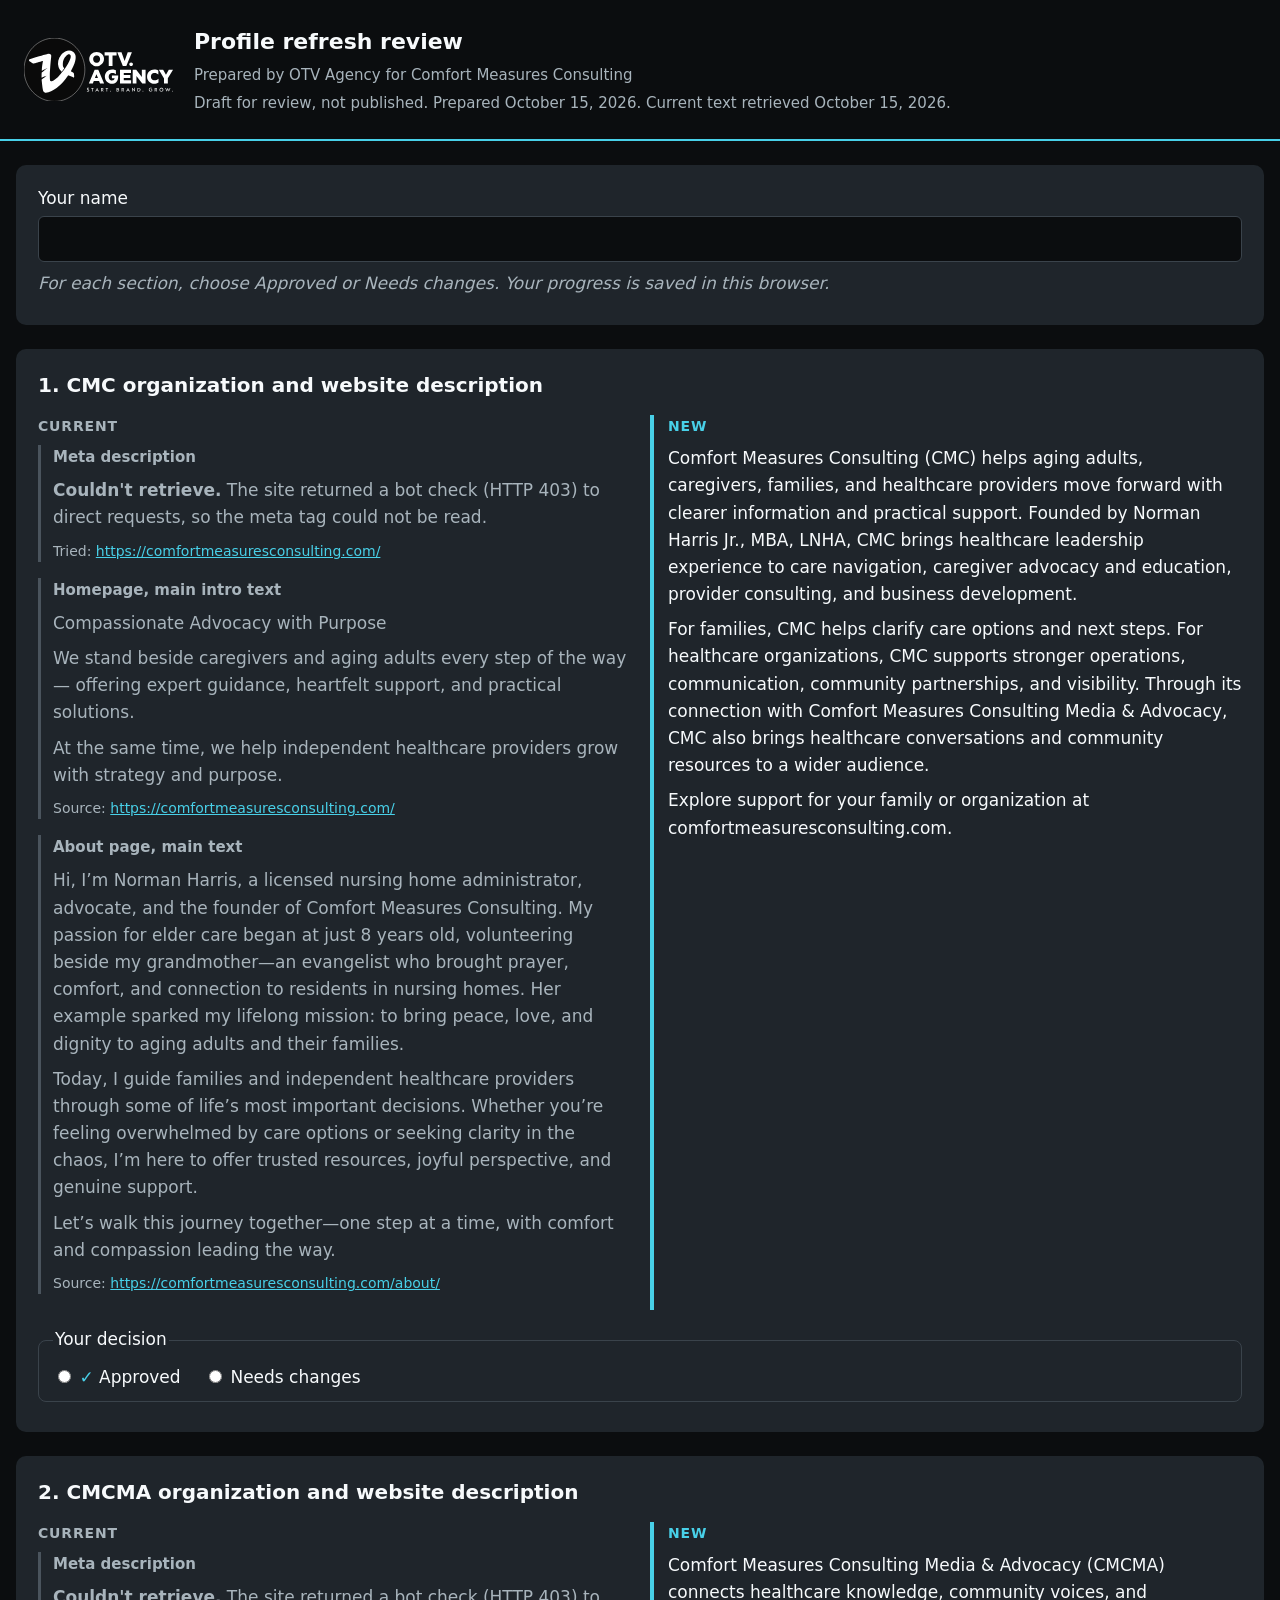
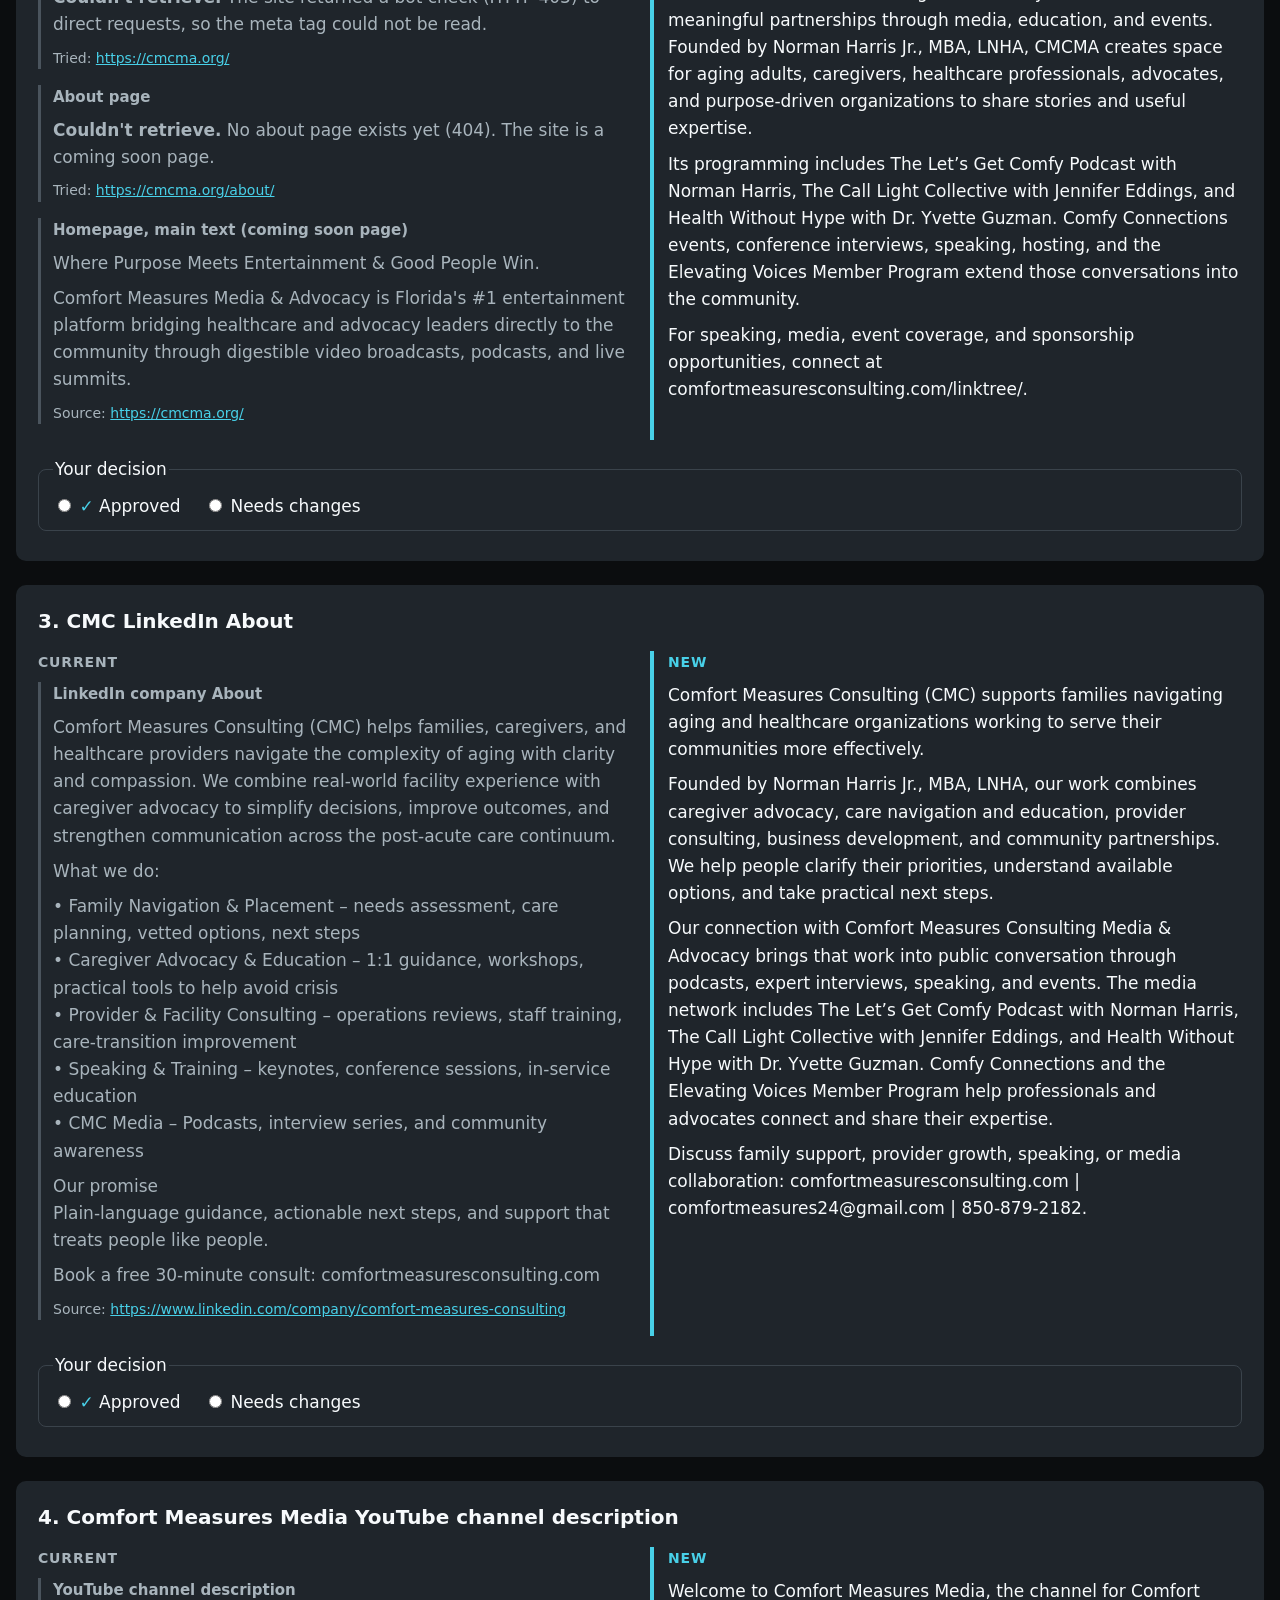
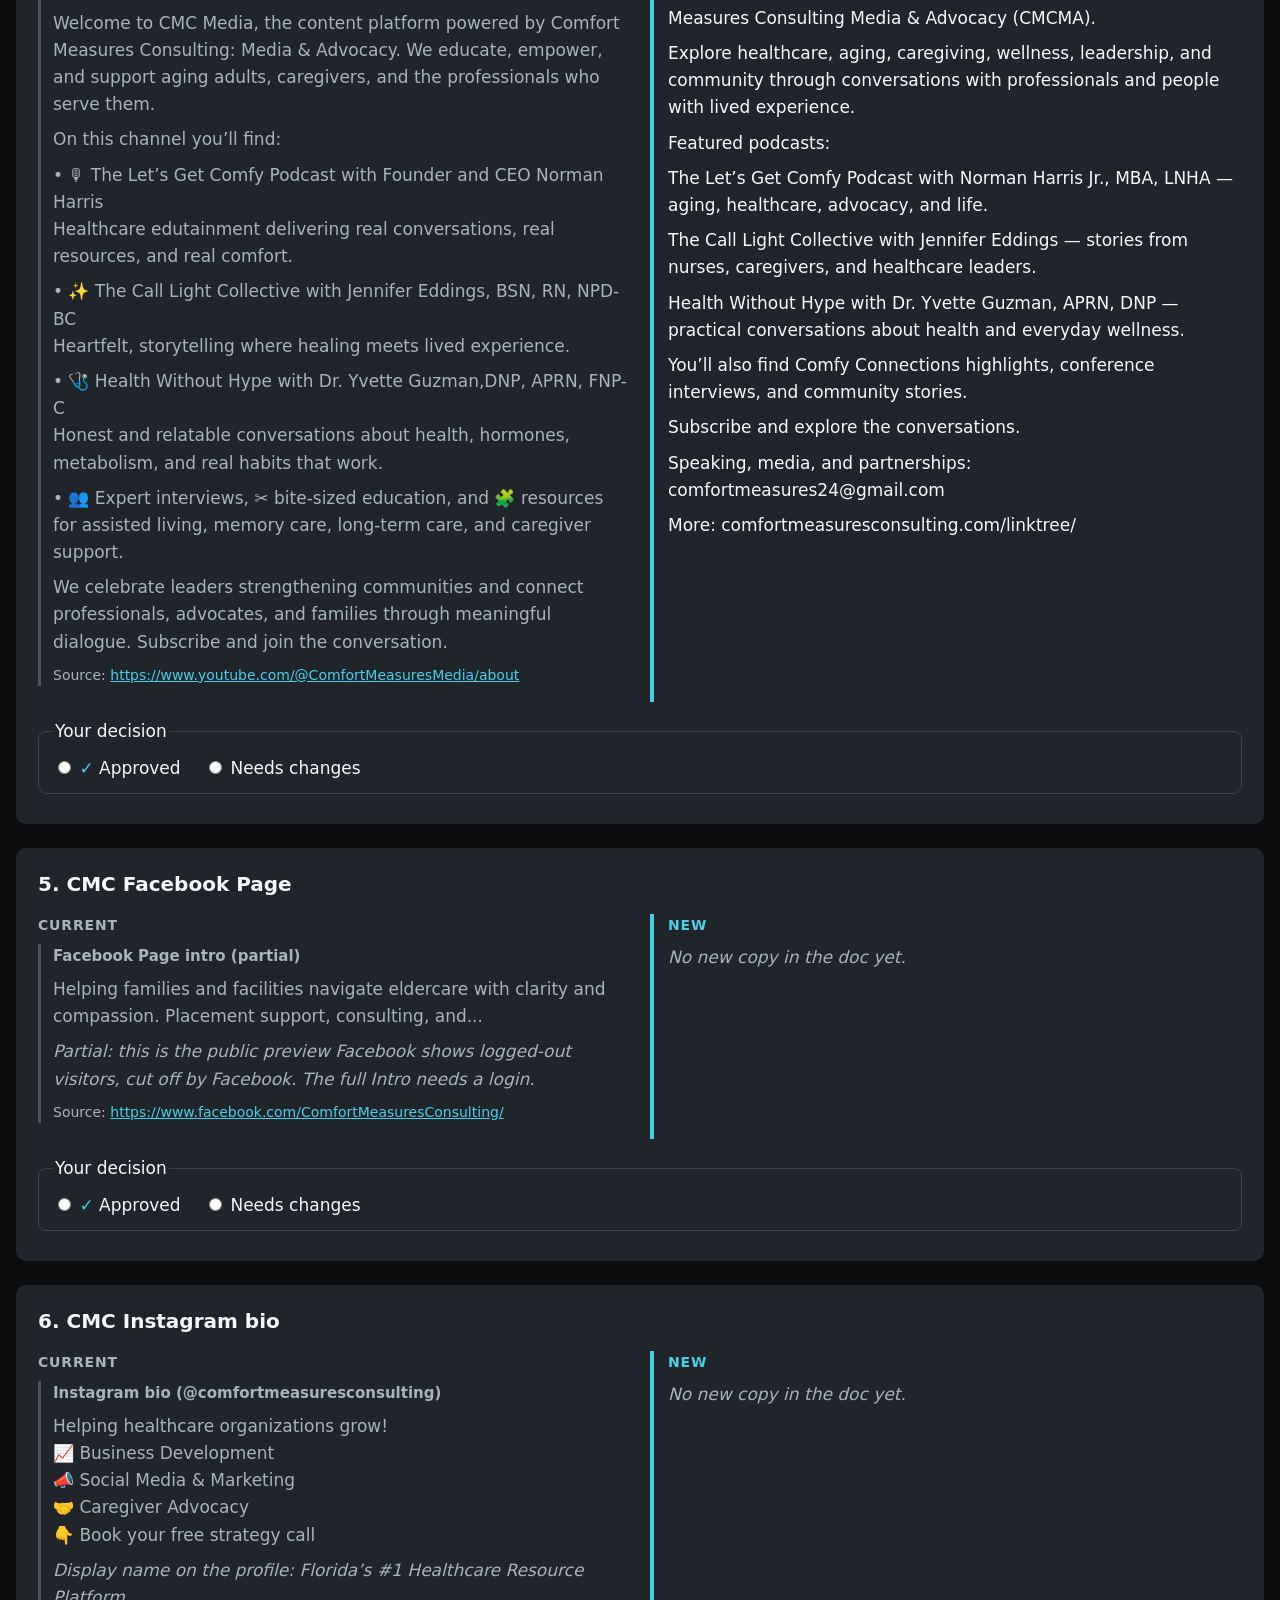
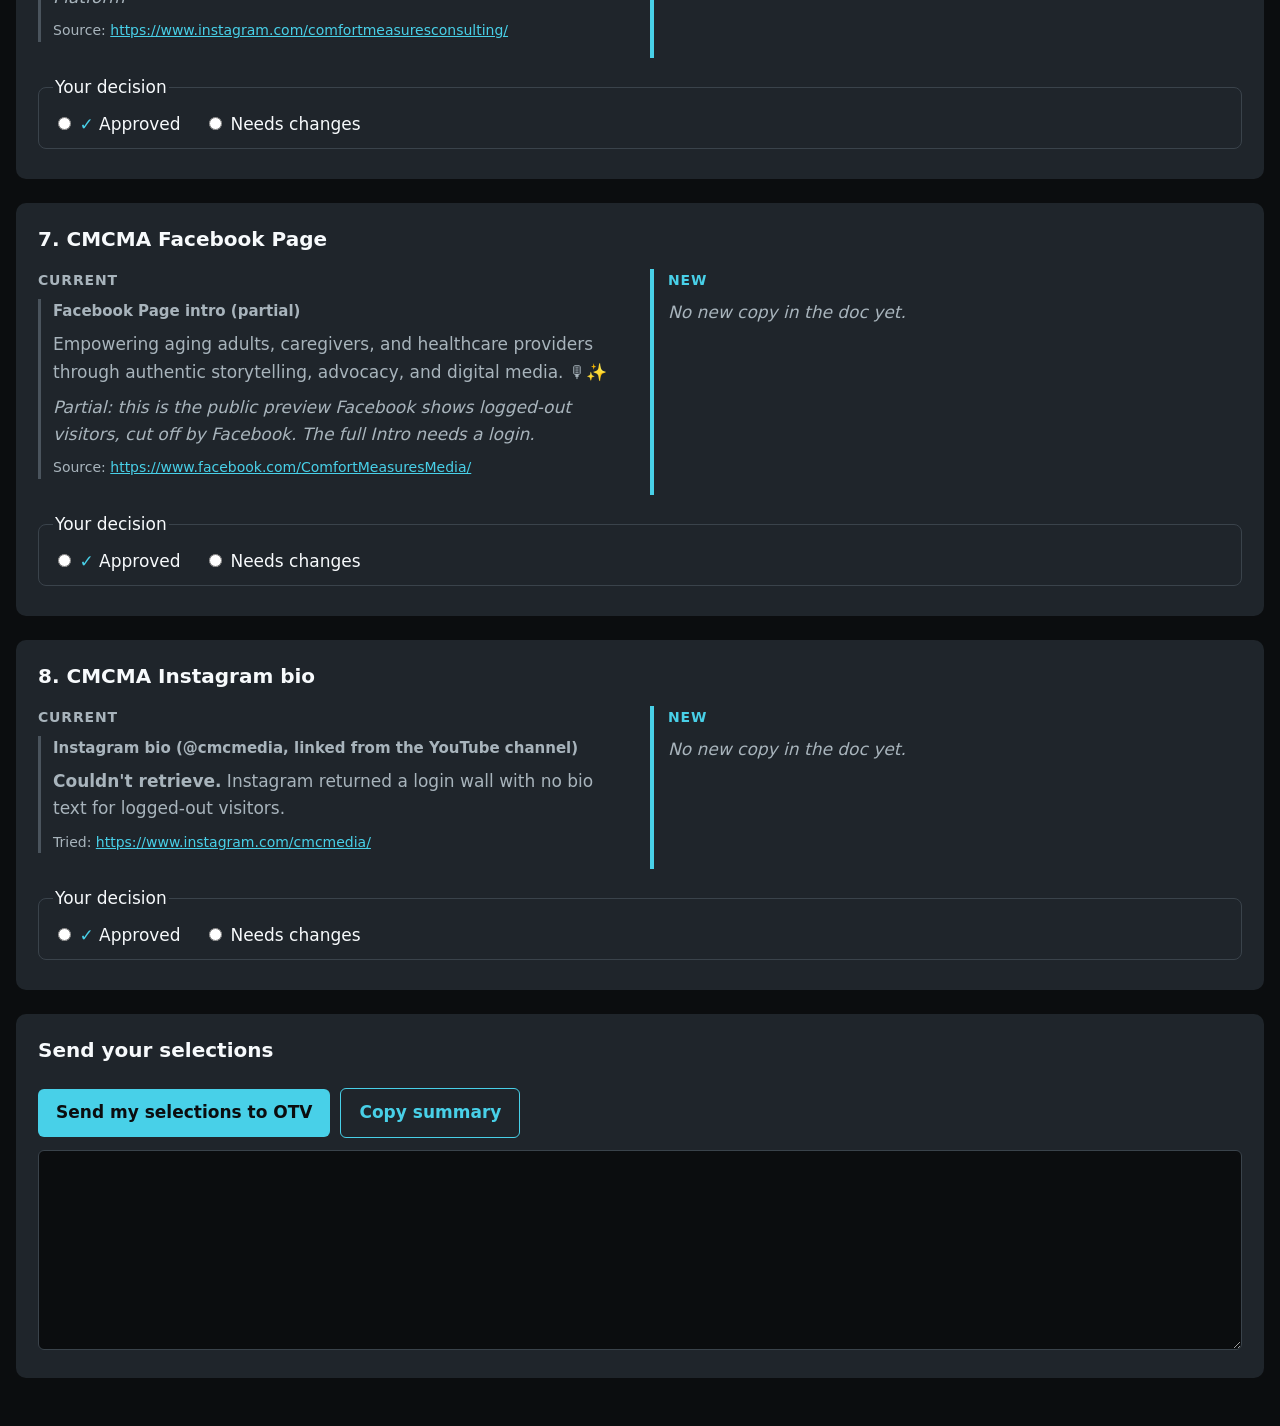
==== commit af881efb: "Approved / Needs changes" ====
--- a/index.html
+++ b/index.html
@@ -7,10 +7,11 @@
 .grid{display:grid;grid-template-columns:1fr;gap:20px}.grid>div{max-width:68ch}@media(min-width:900px){.grid{grid-template-columns:1fr 1fr}}
 .cur{color:var(--muted)}.cur .item{border-left:3px solid #4a545d;padding-left:12px;margin-bottom:16px}
 .new{border-left:4px solid var(--cyan);padding-left:14px}.new h3{color:var(--cyan)}
-.lbl{font-weight:600;font-size:15px}p{margin:8px 0}.note{font-style:normal}.empty{font-style:italic;color:var(--muted)}.src{font-size:14px;word-break:break-all}a{color:var(--cyan)}
+.lbl{font-weight:600;font-size:15px}p{margin:8px 0}.empty{font-style:italic;color:var(--muted)}.src{font-size:14px;word-break:break-all}a{color:var(--cyan)}
 .count,.live{font-size:14px;color:var(--cyan);font-weight:600;margin-top:6px}.live.over{color:#ff8a8a}
 fieldset{border:1px solid #3a434b;border-radius:8px;margin:16px 0 10px;padding:10px 14px}fieldset label{margin-right:18px;white-space:nowrap}
 textarea,input[type=text]{width:100%;box-sizing:border-box;font:inherit;background:var(--bg);color:var(--white);border:1px solid #3a434b;border-radius:6px;padding:8px;margin-top:4px}
+.card.approved{outline:2px solid var(--cyan)}.card.approved h2::after{content:" ¹3 Approved";color:var(--cyan);font-size:16px}.mark{color:var(--cyan);font-weight:700}.note{font-style:italic}
 .notes,.editbox label{display:block;font-size:15px;margin-top:8px}
 button{font:inherit;font-weight:600;background:var(--cyan);color:var(--bg);border:0;border-radius:6px;padding:10px 18px;margin:8px 10px 0 0;cursor:pointer}button.alt{background:transparent;color:var(--cyan);border:1px solid var(--cyan)}
 #status{color:var(--muted);font-size:15px}#summary{min-height:200px}</style></head><body>
@@ -66,40 +67,37 @@
     </g>
   </g>
 </svg><div><h1>Profile refresh review</h1><p>Prepared by OTV Agency for Comfort Measures Consulting</p><p>Draft for review, not published. Prepared October 15, 2026. Current text retrieved October 15, 2026.</p></div></header><main>
-<div class="who"><label>Your name<input type="text" id="who" autocomplete="name"></label><p class="empty">For each section, choose Keep current, Use new, or Edit. Your progress is saved in this browser.</p></div>
+<div class="who"><label>Your name<input type="text" id="who" autocomplete="name"></label><p class="empty">For each section, choose Approved or Needs changes. Your progress is saved in this browser.</p></div>
 <article class="card" data-id="s1" data-title="CMC organization and website description" data-limit="0"><h2>1. CMC organization and website description</h2><div class="grid"><div class="cur"><h3>Current</h3><div class="item"><div class="lbl">Meta description</div><p><strong>Couldn't retrieve.</strong> The site returned a bot check (HTTP 403) to direct requests, so the meta tag could not be read.</p><div class="src">Tried: <a href="https://comfortmeasuresconsulting.com/">https://comfortmeasuresconsulting.com/</a></div></div><div class="item"><div class="lbl">Homepage, main intro text</div><p>Compassionate Advocacy with Purpose</p><p>We stand beside caregivers and aging adults every step of the way — offering expert guidance, heartfelt support, and practical solutions.</p><p>At the same time, we help independent healthcare providers grow with strategy and purpose.</p><div class="src">Source: <a href="https://comfortmeasuresconsulting.com/">https://comfortmeasuresconsulting.com/</a></div></div><div class="item"><div class="lbl">About page, main text</div><p>Hi, I’m Norman Harris, a licensed nursing home administrator, advocate, and the founder of Comfort Measures Consulting. My passion for elder care began at just 8 years old, volunteering beside my grandmother—an evangelist who brought prayer, comfort, and connection to residents in nursing homes. Her example sparked my lifelong mission: to bring peace, love, and dignity to aging adults and their families.</p><p>Today, I guide families and independent healthcare providers through some of life’s most important decisions. Whether you’re feeling overwhelmed by care options or seeking clarity in the chaos, I’m here to offer trusted resources, joyful perspective, and genuine support.</p><p>Let’s walk this journey together—one step at a time, with comfort and compassion leading the way.</p><div class="src">Source: <a href="https://comfortmeasuresconsulting.com/about/">https://comfortmeasuresconsulting.com/about/</a></div></div></div><div class="new"><h3>New</h3><p>Comfort Measures Consulting (CMC) helps aging adults, caregivers, families, and healthcare providers move forward with clearer information and practical support. Founded by Norman Harris Jr., MBA, LNHA, CMC brings healthcare leadership experience to care navigation, caregiver advocacy and education, provider consulting, and business development.</p><p>For families, CMC helps clarify care options and next steps. For healthcare organizations, CMC supports stronger operations, communication, community partnerships, and visibility. Through its connection with Comfort Measures Consulting Media &amp; Advocacy, CMC also brings healthcare conversations and community resources to a wider audience.</p><p>Explore support for your family or organization at comfortmeasuresconsulting.com.</p><textarea class="newsrc" hidden>Comfort Measures Consulting (CMC) helps aging adults, caregivers, families, and healthcare providers move forward with clearer information and practical support. Founded by Norman Harris Jr., MBA, LNHA, CMC brings healthcare leadership experience to care navigation, caregiver advocacy and education, provider consulting, and business development.
 
 For families, CMC helps clarify care options and next steps. For healthcare organizations, CMC supports stronger operations, communication, community partnerships, and visibility. Through its connection with Comfort Measures Consulting Media &amp; Advocacy, CMC also brings healthcare conversations and community resources to a wider audience.
 
 Explore support for your family or organization at comfortmeasuresconsulting.com.</textarea></div></div>
-<fieldset class="choice"><legend>Your choice</legend>
-<label><input type="radio" name="c1" value="keep"> Keep current</label>
-<label><input type="radio" name="c1" value="new"> Use new</label>
-<label><input type="radio" name="c1" value="edit"> Edit</label></fieldset>
-<div class="editbox" hidden><label>Your edited text<textarea class="edit" rows="9"></textarea></label><div class="live"></div></div>
-<label class="notes">Notes (optional)<textarea class="note" rows="2"></textarea></label></article><article class="card" data-id="s2" data-title="CMCMA organization and website description" data-limit="0"><h2>2. CMCMA organization and website description</h2><div class="grid"><div class="cur"><h3>Current</h3><div class="item"><div class="lbl">Meta description</div><p><strong>Couldn't retrieve.</strong> The site returned a bot check (HTTP 403) to direct requests, so the meta tag could not be read.</p><div class="src">Tried: <a href="https://cmcma.org/">https://cmcma.org/</a></div></div><div class="item"><div class="lbl">About page</div><p><strong>Couldn't retrieve.</strong> No about page exists yet (404). The site is a coming soon page.</p><div class="src">Tried: <a href="https://cmcma.org/about/">https://cmcma.org/about/</a></div></div><div class="item"><div class="lbl">Homepage, main text (coming soon page)</div><p>Where Purpose Meets Entertainment &amp; Good People Win.</p><p>Comfort Measures Media &amp; Advocacy is Florida&#x27;s #1 entertainment platform bridging healthcare and advocacy leaders directly to the community through digestible video broadcasts, podcasts, and live summits.</p><div class="src">Source: <a href="https://cmcma.org/">https://cmcma.org/</a></div></div></div><div class="new"><h3>New</h3><p>Comfort Measures Consulting Media &amp; Advocacy (CMCMA) connects healthcare knowledge, community voices, and meaningful partnerships through media, education, and events. Founded by Norman Harris Jr., MBA, LNHA, CMCMA creates space for aging adults, caregivers, healthcare professionals, advocates, and purpose-driven organizations to share stories and useful expertise.</p><p>Its programming includes The Let’s Get Comfy Podcast with Norman Harris, The Call Light Collective with Jennifer Eddings, and Health Without Hype with Dr. Yvette Guzman. Comfy Connections events, conference interviews, speaking, hosting, and the Elevating Voices Member Program extend those conversations into the community.</p><p>For speaking, media, event coverage, and sponsorship opportunities, connect at comfortmeasuresconsulting.com/linktree/.</p><textarea class="newsrc" hidden>Comfort Measures Consulting Media &amp; Advocacy (CMCMA) connects healthcare knowledge, community voices, and meaningful partnerships through media, education, and events. Founded by Norman Harris Jr., MBA, LNHA, CMCMA creates space for aging adults, caregivers, healthcare professionals, advocates, and purpose-driven organizations to share stories and useful expertise.
+<fieldset class="choice"><legend>Your decision</legend>
+<label class="opt ok"><input type="radio" name="c1" value="approved"> <span class="mark" aria-hidden="true">&#10003;</span> Approved</label>
+<label class="opt"><input type="radio" name="c1" value="changes"> Needs changes</label></fieldset>
+<div class="editbox" hidden><label>Your edited text<textarea class="edit" rows="9"></textarea></label><div class="live"></div>
+<label class="notes">Notes (optional)<textarea class="notebox" rows="2"></textarea></label></div></article><article class="card" data-id="s2" data-title="CMCMA organization and website description" data-limit="0"><h2>2. CMCMA organization and website description</h2><div class="grid"><div class="cur"><h3>Current</h3><div class="item"><div class="lbl">Meta description</div><p><strong>Couldn't retrieve.</strong> The site returned a bot check (HTTP 403) to direct requests, so the meta tag could not be read.</p><div class="src">Tried: <a href="https://cmcma.org/">https://cmcma.org/</a></div></div><div class="item"><div class="lbl">About page</div><p><strong>Couldn't retrieve.</strong> No about page exists yet (404). The site is a coming soon page.</p><div class="src">Tried: <a href="https://cmcma.org/about/">https://cmcma.org/about/</a></div></div><div class="item"><div class="lbl">Homepage, main text (coming soon page)</div><p>Where Purpose Meets Entertainment &amp; Good People Win.</p><p>Comfort Measures Media &amp; Advocacy is Florida&#x27;s #1 entertainment platform bridging healthcare and advocacy leaders directly to the community through digestible video broadcasts, podcasts, and live summits.</p><div class="src">Source: <a href="https://cmcma.org/">https://cmcma.org/</a></div></div></div><div class="new"><h3>New</h3><p>Comfort Measures Consulting Media &amp; Advocacy (CMCMA) connects healthcare knowledge, community voices, and meaningful partnerships through media, education, and events. Founded by Norman Harris Jr., MBA, LNHA, CMCMA creates space for aging adults, caregivers, healthcare professionals, advocates, and purpose-driven organizations to share stories and useful expertise.</p><p>Its programming includes The Let’s Get Comfy Podcast with Norman Harris, The Call Light Collective with Jennifer Eddings, and Health Without Hype with Dr. Yvette Guzman. Comfy Connections events, conference interviews, speaking, hosting, and the Elevating Voices Member Program extend those conversations into the community.</p><p>For speaking, media, event coverage, and sponsorship opportunities, connect at comfortmeasuresconsulting.com/linktree/.</p><textarea class="newsrc" hidden>Comfort Measures Consulting Media &amp; Advocacy (CMCMA) connects healthcare knowledge, community voices, and meaningful partnerships through media, education, and events. Founded by Norman Harris Jr., MBA, LNHA, CMCMA creates space for aging adults, caregivers, healthcare professionals, advocates, and purpose-driven organizations to share stories and useful expertise.
 
 Its programming includes The Let’s Get Comfy Podcast with Norman Harris, The Call Light Collective with Jennifer Eddings, and Health Without Hype with Dr. Yvette Guzman. Comfy Connections events, conference interviews, speaking, hosting, and the Elevating Voices Member Program extend those conversations into the community.
 
 For speaking, media, event coverage, and sponsorship opportunities, connect at comfortmeasuresconsulting.com/linktree/.</textarea></div></div>
-<fieldset class="choice"><legend>Your choice</legend>
-<label><input type="radio" name="c2" value="keep"> Keep current</label>
-<label><input type="radio" name="c2" value="new"> Use new</label>
-<label><input type="radio" name="c2" value="edit"> Edit</label></fieldset>
-<div class="editbox" hidden><label>Your edited text<textarea class="edit" rows="9"></textarea></label><div class="live"></div></div>
-<label class="notes">Notes (optional)<textarea class="note" rows="2"></textarea></label></article><article class="card" data-id="s3" data-title="CMC LinkedIn About" data-limit="2600"><h2>3. CMC LinkedIn About</h2><div class="grid"><div class="cur"><h3>Current</h3><div class="item"><div class="lbl">LinkedIn company About</div><p>Comfort Measures Consulting (CMC) helps families, caregivers, and healthcare providers navigate the complexity of aging with clarity and compassion. We combine real-world facility experience with caregiver advocacy to simplify decisions, improve outcomes, and strengthen communication across the post-acute care continuum.</p><p>What we do:</p><p>• Family Navigation &amp; Placement – needs assessment, care planning, vetted options, next steps<br>• Caregiver Advocacy &amp; Education – 1:1 guidance, workshops, practical tools to help avoid crisis<br>• Provider &amp; Facility Consulting – operations reviews, staff training, care-transition improvement<br>• Speaking &amp; Training – keynotes, conference sessions, in-service education<br>• CMC Media – Podcasts, interview series, and community awareness</p><p>Our promise<br>Plain-language guidance, actionable next steps, and support that treats people like people.</p><p>Book a free 30-minute consult: comfortmeasuresconsulting.com</p><div class="src">Source: <a href="https://www.linkedin.com/company/comfort-measures-consulting">https://www.linkedin.com/company/comfort-measures-consulting</a></div></div></div><div class="new"><h3>New</h3><p>Comfort Measures Consulting (CMC) supports families navigating aging and healthcare organizations working to serve their communities more effectively.</p><p>Founded by Norman Harris Jr., MBA, LNHA, our work combines caregiver advocacy, care navigation and education, provider consulting, business development, and community partnerships. We help people clarify their priorities, understand available options, and take practical next steps.</p><p>Our connection with Comfort Measures Consulting Media &amp; Advocacy brings that work into public conversation through podcasts, expert interviews, speaking, and events. The media network includes The Let’s Get Comfy Podcast with Norman Harris, The Call Light Collective with Jennifer Eddings, and Health Without Hype with Dr. Yvette Guzman. Comfy Connections and the Elevating Voices Member Program help professionals and advocates connect and share their expertise.</p><p>Discuss family support, provider growth, speaking, or media collaboration: comfortmeasuresconsulting.com | comfortmeasures24@gmail.com | 850-879-2182.</p><textarea class="newsrc" hidden>Comfort Measures Consulting (CMC) supports families navigating aging and healthcare organizations working to serve their communities more effectively.
+<fieldset class="choice"><legend>Your decision</legend>
+<label class="opt ok"><input type="radio" name="c2" value="approved"> <span class="mark" aria-hidden="true">&#10003;</span> Approved</label>
+<label class="opt"><input type="radio" name="c2" value="changes"> Needs changes</label></fieldset>
+<div class="editbox" hidden><label>Your edited text<textarea class="edit" rows="9"></textarea></label><div class="live"></div>
+<label class="notes">Notes (optional)<textarea class="notebox" rows="2"></textarea></label></div></article><article class="card" data-id="s3" data-title="CMC LinkedIn About" data-limit="2600"><h2>3. CMC LinkedIn About</h2><div class="grid"><div class="cur"><h3>Current</h3><div class="item"><div class="lbl">LinkedIn company About</div><p>Comfort Measures Consulting (CMC) helps families, caregivers, and healthcare providers navigate the complexity of aging with clarity and compassion. We combine real-world facility experience with caregiver advocacy to simplify decisions, improve outcomes, and strengthen communication across the post-acute care continuum.</p><p>What we do:</p><p>• Family Navigation &amp; Placement – needs assessment, care planning, vetted options, next steps<br>• Caregiver Advocacy &amp; Education – 1:1 guidance, workshops, practical tools to help avoid crisis<br>• Provider &amp; Facility Consulting – operations reviews, staff training, care-transition improvement<br>• Speaking &amp; Training – keynotes, conference sessions, in-service education<br>• CMC Media – Podcasts, interview series, and community awareness</p><p>Our promise<br>Plain-language guidance, actionable next steps, and support that treats people like people.</p><p>Book a free 30-minute consult: comfortmeasuresconsulting.com</p><div class="src">Source: <a href="https://www.linkedin.com/company/comfort-measures-consulting">https://www.linkedin.com/company/comfort-measures-consulting</a></div></div></div><div class="new"><h3>New</h3><p>Comfort Measures Consulting (CMC) supports families navigating aging and healthcare organizations working to serve their communities more effectively.</p><p>Founded by Norman Harris Jr., MBA, LNHA, our work combines caregiver advocacy, care navigation and education, provider consulting, business development, and community partnerships. We help people clarify their priorities, understand available options, and take practical next steps.</p><p>Our connection with Comfort Measures Consulting Media &amp; Advocacy brings that work into public conversation through podcasts, expert interviews, speaking, and events. The media network includes The Let’s Get Comfy Podcast with Norman Harris, The Call Light Collective with Jennifer Eddings, and Health Without Hype with Dr. Yvette Guzman. Comfy Connections and the Elevating Voices Member Program help professionals and advocates connect and share their expertise.</p><p>Discuss family support, provider growth, speaking, or media collaboration: comfortmeasuresconsulting.com | comfortmeasures24@gmail.com | 850-879-2182.</p><textarea class="newsrc" hidden>Comfort Measures Consulting (CMC) supports families navigating aging and healthcare organizations working to serve their communities more effectively.
 
 Founded by Norman Harris Jr., MBA, LNHA, our work combines caregiver advocacy, care navigation and education, provider consulting, business development, and community partnerships. We help people clarify their priorities, understand available options, and take practical next steps.
 
 Our connection with Comfort Measures Consulting Media &amp; Advocacy brings that work into public conversation through podcasts, expert interviews, speaking, and events. The media network includes The Let’s Get Comfy Podcast with Norman Harris, The Call Light Collective with Jennifer Eddings, and Health Without Hype with Dr. Yvette Guzman. Comfy Connections and the Elevating Voices Member Program help professionals and advocates connect and share their expertise.
 
 Discuss family support, provider growth, speaking, or media collaboration: comfortmeasuresconsulting.com | comfortmeasures24@gmail.com | 850-879-2182.</textarea></div></div>
-<fieldset class="choice"><legend>Your choice</legend>
-<label><input type="radio" name="c3" value="keep"> Keep current</label>
-<label><input type="radio" name="c3" value="new"> Use new</label>
-<label><input type="radio" name="c3" value="edit"> Edit</label></fieldset>
-<div class="editbox" hidden><label>Your edited text<textarea class="edit" rows="9"></textarea></label><div class="live"></div></div>
-<label class="notes">Notes (optional)<textarea class="note" rows="2"></textarea></label></article><article class="card" data-id="s4" data-title="Comfort Measures Media YouTube channel description" data-limit="1000"><h2>4. Comfort Measures Media YouTube channel description</h2><div class="grid"><div class="cur"><h3>Current</h3><div class="item"><div class="lbl">YouTube channel description</div><p>Welcome to CMC Media, the content platform powered by Comfort Measures Consulting: Media &amp; Advocacy. We educate, empower, and support aging adults, caregivers, and the professionals who serve them. </p><p>On this channel you’ll find:</p><p>• 🎙 The Let’s Get Comfy Podcast with Founder and CEO Norman Harris<br>Healthcare edutainment delivering real conversations, real resources, and real comfort.</p><p>• ✨ The Call Light Collective with Jennifer Eddings, BSN, RN, NPD-BC<br>Heartfelt, storytelling where healing meets lived experience.</p><p>• 🩺 Health Without Hype with Dr. Yvette Guzman,DNP, APRN, FNP-C<br> Honest and relatable conversations about health, hormones, metabolism, and real habits that work.</p><p>• 👥 Expert interviews, ✂️ bite-sized education, and 🧩 resources for assisted living, memory care, long-term care, and caregiver support.</p><p>We celebrate leaders strengthening communities and connect professionals, advocates, and families through meaningful dialogue. Subscribe and join the conversation.</p><div class="src">Source: <a href="https://www.youtube.com/@ComfortMeasuresMedia/about">https://www.youtube.com/@ComfortMeasuresMedia/about</a></div></div></div><div class="new"><h3>New</h3><p>Welcome to Comfort Measures Media, the channel for Comfort Measures Consulting Media &amp; Advocacy (CMCMA).</p><p>Explore healthcare, aging, caregiving, wellness, leadership, and community through conversations with professionals and people with lived experience.</p><p>Featured podcasts:</p><p>The Let’s Get Comfy Podcast with Norman Harris Jr., MBA, LNHA — aging, healthcare, advocacy, and life.</p><p>The Call Light Collective with Jennifer Eddings — stories from nurses, caregivers, and healthcare leaders.</p><p>Health Without Hype with Dr. Yvette Guzman, APRN, DNP — practical conversations about health and everyday wellness.</p><p>You’ll also find Comfy Connections highlights, conference interviews, and community stories.</p><p>Subscribe and explore the conversations.</p><p>Speaking, media, and partnerships: comfortmeasures24@gmail.com</p><p>More: comfortmeasuresconsulting.com/linktree/</p><textarea class="newsrc" hidden>Welcome to Comfort Measures Media, the channel for Comfort Measures Consulting Media &amp; Advocacy (CMCMA).
+<fieldset class="choice"><legend>Your decision</legend>
+<label class="opt ok"><input type="radio" name="c3" value="approved"> <span class="mark" aria-hidden="true">&#10003;</span> Approved</label>
+<label class="opt"><input type="radio" name="c3" value="changes"> Needs changes</label></fieldset>
+<div class="editbox" hidden><label>Your edited text<textarea class="edit" rows="9"></textarea></label><div class="live"></div>
+<label class="notes">Notes (optional)<textarea class="notebox" rows="2"></textarea></label></div></article><article class="card" data-id="s4" data-title="Comfort Measures Media YouTube channel description" data-limit="1000"><h2>4. Comfort Measures Media YouTube channel description</h2><div class="grid"><div class="cur"><h3>Current</h3><div class="item"><div class="lbl">YouTube channel description</div><p>Welcome to CMC Media, the content platform powered by Comfort Measures Consulting: Media &amp; Advocacy. We educate, empower, and support aging adults, caregivers, and the professionals who serve them. </p><p>On this channel you’ll find:</p><p>• 🎙 The Let’s Get Comfy Podcast with Founder and CEO Norman Harris<br>Healthcare edutainment delivering real conversations, real resources, and real comfort.</p><p>• ✨ The Call Light Collective with Jennifer Eddings, BSN, RN, NPD-BC<br>Heartfelt, storytelling where healing meets lived experience.</p><p>• 🩺 Health Without Hype with Dr. Yvette Guzman,DNP, APRN, FNP-C<br> Honest and relatable conversations about health, hormones, metabolism, and real habits that work.</p><p>• 👥 Expert interviews, ✂️ bite-sized education, and 🧩 resources for assisted living, memory care, long-term care, and caregiver support.</p><p>We celebrate leaders strengthening communities and connect professionals, advocates, and families through meaningful dialogue. Subscribe and join the conversation.</p><div class="src">Source: <a href="https://www.youtube.com/@ComfortMeasuresMedia/about">https://www.youtube.com/@ComfortMeasuresMedia/about</a></div></div></div><div class="new"><h3>New</h3><p>Welcome to Comfort Measures Media, the channel for Comfort Measures Consulting Media &amp; Advocacy (CMCMA).</p><p>Explore healthcare, aging, caregiving, wellness, leadership, and community through conversations with professionals and people with lived experience.</p><p>Featured podcasts:</p><p>The Let’s Get Comfy Podcast with Norman Harris Jr., MBA, LNHA — aging, healthcare, advocacy, and life.</p><p>The Call Light Collective with Jennifer Eddings — stories from nurses, caregivers, and healthcare leaders.</p><p>Health Without Hype with Dr. Yvette Guzman, APRN, DNP — practical conversations about health and everyday wellness.</p><p>You’ll also find Comfy Connections highlights, conference interviews, and community stories.</p><p>Subscribe and explore the conversations.</p><p>Speaking, media, and partnerships: comfortmeasures24@gmail.com</p><p>More: comfortmeasuresconsulting.com/linktree/</p><textarea class="newsrc" hidden>Welcome to Comfort Measures Media, the channel for Comfort Measures Consulting Media &amp; Advocacy (CMCMA).
 
 Explore healthcare, aging, caregiving, wellness, leadership, and community through conversations with professionals and people with lived experience.
 
@@ -118,53 +116,47 @@
 Speaking, media, and partnerships: comfortmeasures24@gmail.com
 
 More: comfortmeasuresconsulting.com/linktree/</textarea></div></div>
-<fieldset class="choice"><legend>Your choice</legend>
-<label><input type="radio" name="c4" value="keep"> Keep current</label>
-<label><input type="radio" name="c4" value="new"> Use new</label>
-<label><input type="radio" name="c4" value="edit"> Edit</label></fieldset>
-<div class="editbox" hidden><label>Your edited text<textarea class="edit" rows="9"></textarea></label><div class="live"></div></div>
-<label class="notes">Notes (optional)<textarea class="note" rows="2"></textarea></label></article><article class="card" data-id="s5" data-title="CMC Facebook Page" data-limit="0"><h2>5. CMC Facebook Page</h2><div class="grid"><div class="cur"><h3>Current</h3><div class="item"><div class="lbl">Facebook Page intro (partial)</div><p>Helping families and facilities navigate eldercare with clarity and compassion. Placement support, consulting, and...</p><p class=note>Partial: this is the public preview Facebook shows logged-out visitors, cut off by Facebook. The full Intro needs a login.</p><div class="src">Source: <a href="https://www.facebook.com/ComfortMeasuresConsulting/">https://www.facebook.com/ComfortMeasuresConsulting/</a></div></div></div><div class="new"><h3>New</h3><p class="empty">No new copy in the doc yet.</p><textarea class="newsrc" hidden></textarea></div></div>
-<fieldset class="choice"><legend>Your choice</legend>
-<label><input type="radio" name="c5" value="keep"> Keep current</label>
-<label><input type="radio" name="c5" value="new" disabled> Use new</label>
-<label><input type="radio" name="c5" value="edit"> Edit</label></fieldset>
-<div class="editbox" hidden><label>Your edited text<textarea class="edit" rows="9"></textarea></label><div class="live"></div></div>
-<label class="notes">Notes (optional)<textarea class="note" rows="2"></textarea></label></article><article class="card" data-id="s6" data-title="CMC Instagram bio" data-limit="150"><h2>6. CMC Instagram bio</h2><div class="grid"><div class="cur"><h3>Current</h3><div class="item"><div class="lbl">Instagram bio (@comfortmeasuresconsulting)</div><p>Helping healthcare organizations grow!<br>📈 Business Development<br>📣 Social Media &amp; Marketing<br>🤝 Caregiver Advocacy<br>👇 Book your free strategy call</p><p class=note>Display name on the profile: Florida’s #1 Healthcare Resource Platform</p><div class="src">Source: <a href="https://www.instagram.com/comfortmeasuresconsulting/">https://www.instagram.com/comfortmeasuresconsulting/</a></div></div></div><div class="new"><h3>New</h3><p class="empty">No new copy in the doc yet.</p><textarea class="newsrc" hidden></textarea></div></div>
-<fieldset class="choice"><legend>Your choice</legend>
-<label><input type="radio" name="c6" value="keep"> Keep current</label>
-<label><input type="radio" name="c6" value="new" disabled> Use new</label>
-<label><input type="radio" name="c6" value="edit"> Edit</label></fieldset>
-<div class="editbox" hidden><label>Your edited text<textarea class="edit" rows="9"></textarea></label><div class="live"></div></div>
-<label class="notes">Notes (optional)<textarea class="note" rows="2"></textarea></label></article><article class="card" data-id="s7" data-title="CMCMA Facebook Page" data-limit="0"><h2>7. CMCMA Facebook Page</h2><div class="grid"><div class="cur"><h3>Current</h3><div class="item"><div class="lbl">Facebook Page intro (partial)</div><p>Empowering aging adults, caregivers, and healthcare providers through authentic storytelling, advocacy, and digital media. 🎙✨</p><p class=note>Partial: this is the public preview Facebook shows logged-out visitors, cut off by Facebook. The full Intro needs a login.</p><div class="src">Source: <a href="https://www.facebook.com/ComfortMeasuresMedia/">https://www.facebook.com/ComfortMeasuresMedia/</a></div></div></div><div class="new"><h3>New</h3><p class="empty">No new copy in the doc yet.</p><textarea class="newsrc" hidden></textarea></div></div>
-<fieldset class="choice"><legend>Your choice</legend>
-<label><input type="radio" name="c7" value="keep"> Keep current</label>
-<label><input type="radio" name="c7" value="new" disabled> Use new</label>
-<label><input type="radio" name="c7" value="edit"> Edit</label></fieldset>
-<div class="editbox" hidden><label>Your edited text<textarea class="edit" rows="9"></textarea></label><div class="live"></div></div>
-<label class="notes">Notes (optional)<textarea class="note" rows="2"></textarea></label></article><article class="card" data-id="s8" data-title="CMCMA Instagram bio" data-limit="150"><h2>8. CMCMA Instagram bio</h2><div class="grid"><div class="cur"><h3>Current</h3><div class="item"><div class="lbl">Instagram bio (@cmcmedia, linked from the YouTube channel)</div><p><strong>Couldn't retrieve.</strong> Instagram returned a login wall with no bio text for logged-out visitors.</p><div class="src">Tried: <a href="https://www.instagram.com/cmcmedia/">https://www.instagram.com/cmcmedia/</a></div></div></div><div class="new"><h3>New</h3><p class="empty">No new copy in the doc yet.</p><textarea class="newsrc" hidden></textarea></div></div>
-<fieldset class="choice"><legend>Your choice</legend>
-<label><input type="radio" name="c8" value="keep"> Keep current</label>
-<label><input type="radio" name="c8" value="new" disabled> Use new</label>
-<label><input type="radio" name="c8" value="edit"> Edit</label></fieldset>
-<div class="editbox" hidden><label>Your edited text<textarea class="edit" rows="9"></textarea></label><div class="live"></div></div>
-<label class="notes">Notes (optional)<textarea class="note" rows="2"></textarea></label></article>
+<fieldset class="choice"><legend>Your decision</legend>
+<label class="opt ok"><input type="radio" name="c4" value="approved"> <span class="mark" aria-hidden="true">&#10003;</span> Approved</label>
+<label class="opt"><input type="radio" name="c4" value="changes"> Needs changes</label></fieldset>
+<div class="editbox" hidden><label>Your edited text<textarea class="edit" rows="9"></textarea></label><div class="live"></div>
+<label class="notes">Notes (optional)<textarea class="notebox" rows="2"></textarea></label></div></article><article class="card" data-id="s5" data-title="CMC Facebook Page" data-limit="0"><h2>5. CMC Facebook Page</h2><div class="grid"><div class="cur"><h3>Current</h3><div class="item"><div class="lbl">Facebook Page intro (partial)</div><p>Helping families and facilities navigate eldercare with clarity and compassion. Placement support, consulting, and...</p><p class=note>Partial: this is the public preview Facebook shows logged-out visitors, cut off by Facebook. The full Intro needs a login.</p><div class="src">Source: <a href="https://www.facebook.com/ComfortMeasuresConsulting/">https://www.facebook.com/ComfortMeasuresConsulting/</a></div></div></div><div class="new"><h3>New</h3><p class="empty">No new copy in the doc yet.</p><textarea class="newsrc" hidden></textarea></div></div>
+<fieldset class="choice"><legend>Your decision</legend>
+<label class="opt ok"><input type="radio" name="c5" value="approved"> <span class="mark" aria-hidden="true">&#10003;</span> Approved</label>
+<label class="opt"><input type="radio" name="c5" value="changes"> Needs changes</label></fieldset>
+<div class="editbox" hidden><label>Your edited text<textarea class="edit" rows="9"></textarea></label><div class="live"></div>
+<label class="notes">Notes (optional)<textarea class="notebox" rows="2"></textarea></label></div></article><article class="card" data-id="s6" data-title="CMC Instagram bio" data-limit="150"><h2>6. CMC Instagram bio</h2><div class="grid"><div class="cur"><h3>Current</h3><div class="item"><div class="lbl">Instagram bio (@comfortmeasuresconsulting)</div><p>Helping healthcare organizations grow!<br>📈 Business Development<br>📣 Social Media &amp; Marketing<br>🤝 Caregiver Advocacy<br>👇 Book your free strategy call</p><p class=note>Display name on the profile: Florida’s #1 Healthcare Resource Platform</p><div class="src">Source: <a href="https://www.instagram.com/comfortmeasuresconsulting/">https://www.instagram.com/comfortmeasuresconsulting/</a></div></div></div><div class="new"><h3>New</h3><p class="empty">No new copy in the doc yet.</p><textarea class="newsrc" hidden></textarea></div></div>
+<fieldset class="choice"><legend>Your decision</legend>
+<label class="opt ok"><input type="radio" name="c6" value="approved"> <span class="mark" aria-hidden="true">&#10003;</span> Approved</label>
+<label class="opt"><input type="radio" name="c6" value="changes"> Needs changes</label></fieldset>
+<div class="editbox" hidden><label>Your edited text<textarea class="edit" rows="9"></textarea></label><div class="live"></div>
+<label class="notes">Notes (optional)<textarea class="notebox" rows="2"></textarea></label></div></article><article class="card" data-id="s7" data-title="CMCMA Facebook Page" data-limit="0"><h2>7. CMCMA Facebook Page</h2><div class="grid"><div class="cur"><h3>Current</h3><div class="item"><div class="lbl">Facebook Page intro (partial)</div><p>Empowering aging adults, caregivers, and healthcare providers through authentic storytelling, advocacy, and digital media. 🎙✨</p><p class=note>Partial: this is the public preview Facebook shows logged-out visitors, cut off by Facebook. The full Intro needs a login.</p><div class="src">Source: <a href="https://www.facebook.com/ComfortMeasuresMedia/">https://www.facebook.com/ComfortMeasuresMedia/</a></div></div></div><div class="new"><h3>New</h3><p class="empty">No new copy in the doc yet.</p><textarea class="newsrc" hidden></textarea></div></div>
+<fieldset class="choice"><legend>Your decision</legend>
+<label class="opt ok"><input type="radio" name="c7" value="approved"> <span class="mark" aria-hidden="true">&#10003;</span> Approved</label>
+<label class="opt"><input type="radio" name="c7" value="changes"> Needs changes</label></fieldset>
+<div class="editbox" hidden><label>Your edited text<textarea class="edit" rows="9"></textarea></label><div class="live"></div>
+<label class="notes">Notes (optional)<textarea class="notebox" rows="2"></textarea></label></div></article><article class="card" data-id="s8" data-title="CMCMA Instagram bio" data-limit="150"><h2>8. CMCMA Instagram bio</h2><div class="grid"><div class="cur"><h3>Current</h3><div class="item"><div class="lbl">Instagram bio (@cmcmedia, linked from the YouTube channel)</div><p><strong>Couldn't retrieve.</strong> Instagram returned a login wall with no bio text for logged-out visitors.</p><div class="src">Tried: <a href="https://www.instagram.com/cmcmedia/">https://www.instagram.com/cmcmedia/</a></div></div></div><div class="new"><h3>New</h3><p class="empty">No new copy in the doc yet.</p><textarea class="newsrc" hidden></textarea></div></div>
+<fieldset class="choice"><legend>Your decision</legend>
+<label class="opt ok"><input type="radio" name="c8" value="approved"> <span class="mark" aria-hidden="true">&#10003;</span> Approved</label>
+<label class="opt"><input type="radio" name="c8" value="changes"> Needs changes</label></fieldset>
+<div class="editbox" hidden><label>Your edited text<textarea class="edit" rows="9"></textarea></label><div class="live"></div>
+<label class="notes">Notes (optional)<textarea class="notebox" rows="2"></textarea></label></div></article>
 <div class="send"><h2>Send your selections</h2><button id="send" type="button">Send my selections to OTV</button><button id="copy" class="alt" type="button">Copy summary</button><p id="status"></p><textarea id="summary" readonly aria-label="Summary"></textarea></div>
 </main><script>(function(){
-var KEY='cmcProfileReview.v1',cards=[].slice.call(document.querySelectorAll('.card'));
+var KEY='cmcProfileReview.v2';try{localStorage.removeItem('cmcProfileReview.v1')}catch(e){}var cards=[].slice.call(document.querySelectorAll('.card'));
 function load(){try{return JSON.parse(localStorage.getItem(KEY))||{}}catch(e){return {}}}
 var st=load();
-function save(){var d={name:document.getElementById('who').value,s:{}};cards.forEach(function(c){var r=c.querySelector('input[type=radio]:checked');d.s[c.dataset.id]={choice:r?r.value:'',edit:c.querySelector('.edit').value,note:c.querySelector('.note').value}});try{localStorage.setItem(KEY,JSON.stringify(d))}catch(e){}}
+function save(){var d={name:document.getElementById('who').value,s:{}};cards.forEach(function(c){var r=c.querySelector('input[type=radio]:checked');d.s[c.dataset.id]={choice:r?r.value:'',edit:c.querySelector('.edit').value,note:c.querySelector('.notebox').value}});try{localStorage.setItem(KEY,JSON.stringify(d))}catch(e){}}
 function count(c){var ta=c.querySelector('.edit'),lim=+c.dataset.limit,n=ta.value.length,el=c.querySelector('.live');el.textContent=n+' characters'+(lim?' of '+lim+' allowed':'')+(lim&&n>lim?', over the limit':'');el.classList.toggle('over',lim&&n>lim)}
-function sync(c){var r=c.querySelector('input[type=radio]:checked'),box=c.querySelector('.editbox'),ta=c.querySelector('.edit');var on=r&&r.value==='edit';box.hidden=!on;if(on&&!ta.value)ta.value=c.querySelector('.newsrc').value;count(c)}
+function sync(c){var r=c.querySelector('input[type=radio]:checked'),box=c.querySelector('.editbox'),ta=c.querySelector('.edit');var on=r&&r.value==='changes';c.classList.toggle('approved',!!(r&&r.value==='approved'));box.hidden=!on;if(on&&!ta.value)ta.value=c.querySelector('.newsrc').value;count(c)}
 document.getElementById('who').value=st.name||'';
-cards.forEach(function(c){var s=(st.s||{})[c.dataset.id]||{};if(s.choice){var r=c.querySelector('input[value='+s.choice+']');if(r&&!r.disabled)r.checked=true}c.querySelector('.edit').value=s.edit||'';c.querySelector('.note').value=s.note||'';sync(c);
+cards.forEach(function(c){var s=(st.s||{})[c.dataset.id]||{};if(s.choice){var r=c.querySelector('input[value='+s.choice+']');if(r&&!r.disabled)r.checked=true}c.querySelector('.edit').value=s.edit||'';c.querySelector('.notebox').value=s.note||'';sync(c);
 c.addEventListener('change',function(){sync(c);save()});c.addEventListener('input',function(){count(c);save()})});
 document.getElementById('who').addEventListener('input',save);
 function curText(c){return [].slice.call(c.querySelectorAll('.cur .item')).map(function(i){return i.innerText.trim()}).join('\n\n')}
 function summary(){var name=document.getElementById('who').value.trim()||'(name not given)',L=['CMC profile selections','From: '+name,'Date: '+new Date().toLocaleString(),''];
-cards.forEach(function(c){var r=c.querySelector('input[type=radio]:checked'),v=r?r.value:'',lab={keep:'Keep current',new:'Use new',edit:'Edit'}[v]||'No choice yet',txt='';
-if(v==='keep')txt='(no change, keep the current live text)';else if(v==='new')txt=c.querySelector('.newsrc').value;else if(v==='edit')txt=c.querySelector('.edit').value;
-L.push('=== '+c.querySelector('h2').textContent+' ===','Choice: '+lab);if(txt)L.push('Final text:',txt);var n=c.querySelector('.note').value.trim();L.push('Notes: '+(n||'none'),'')});return L.join('\n')}
+cards.forEach(function(c){var r=c.querySelector('input[type=radio]:checked'),v=r?r.value:'';L.push('=== '+c.querySelector('h2').textContent+' ===');
+if(v==='approved')L.push('APPROVED');else if(v==='changes'){L.push('NEEDS CHANGES','Edited text:',c.querySelector('.edit').value.trim()||'(none)');var n=c.querySelector('.notebox').value.trim();L.push('Notes: '+(n||'none'))}else L.push('NO DECISION YET');L.push('')});return L.join('\n')}
 window.buildSummary=summary;
 document.getElementById('send').addEventListener('click',function(){var s=summary();document.getElementById('summary').value=s;save();location.href='mailto:cory@otv.agency?subject='+encodeURIComponent('CMC profile selections')+'&body='+encodeURIComponent(s);document.getElementById('status').textContent='Your email app should open with the summary. If it does not, use Copy summary and paste it into an email to cory@otv.agency.'});
 document.getElementById('copy').addEventListener('click',function(){var t=document.getElementById('summary');t.value=summary();t.select();var ok=false;try{ok=document.execCommand('copy')}catch(e){}if(navigator.clipboard)navigator.clipboard.writeText(t.value).then(function(){},function(){});document.getElementById('status').textContent=ok?'Summary copied. Paste it into an email to cory@otv.agency.':'Summary is in the box below. Select it and copy it.'});
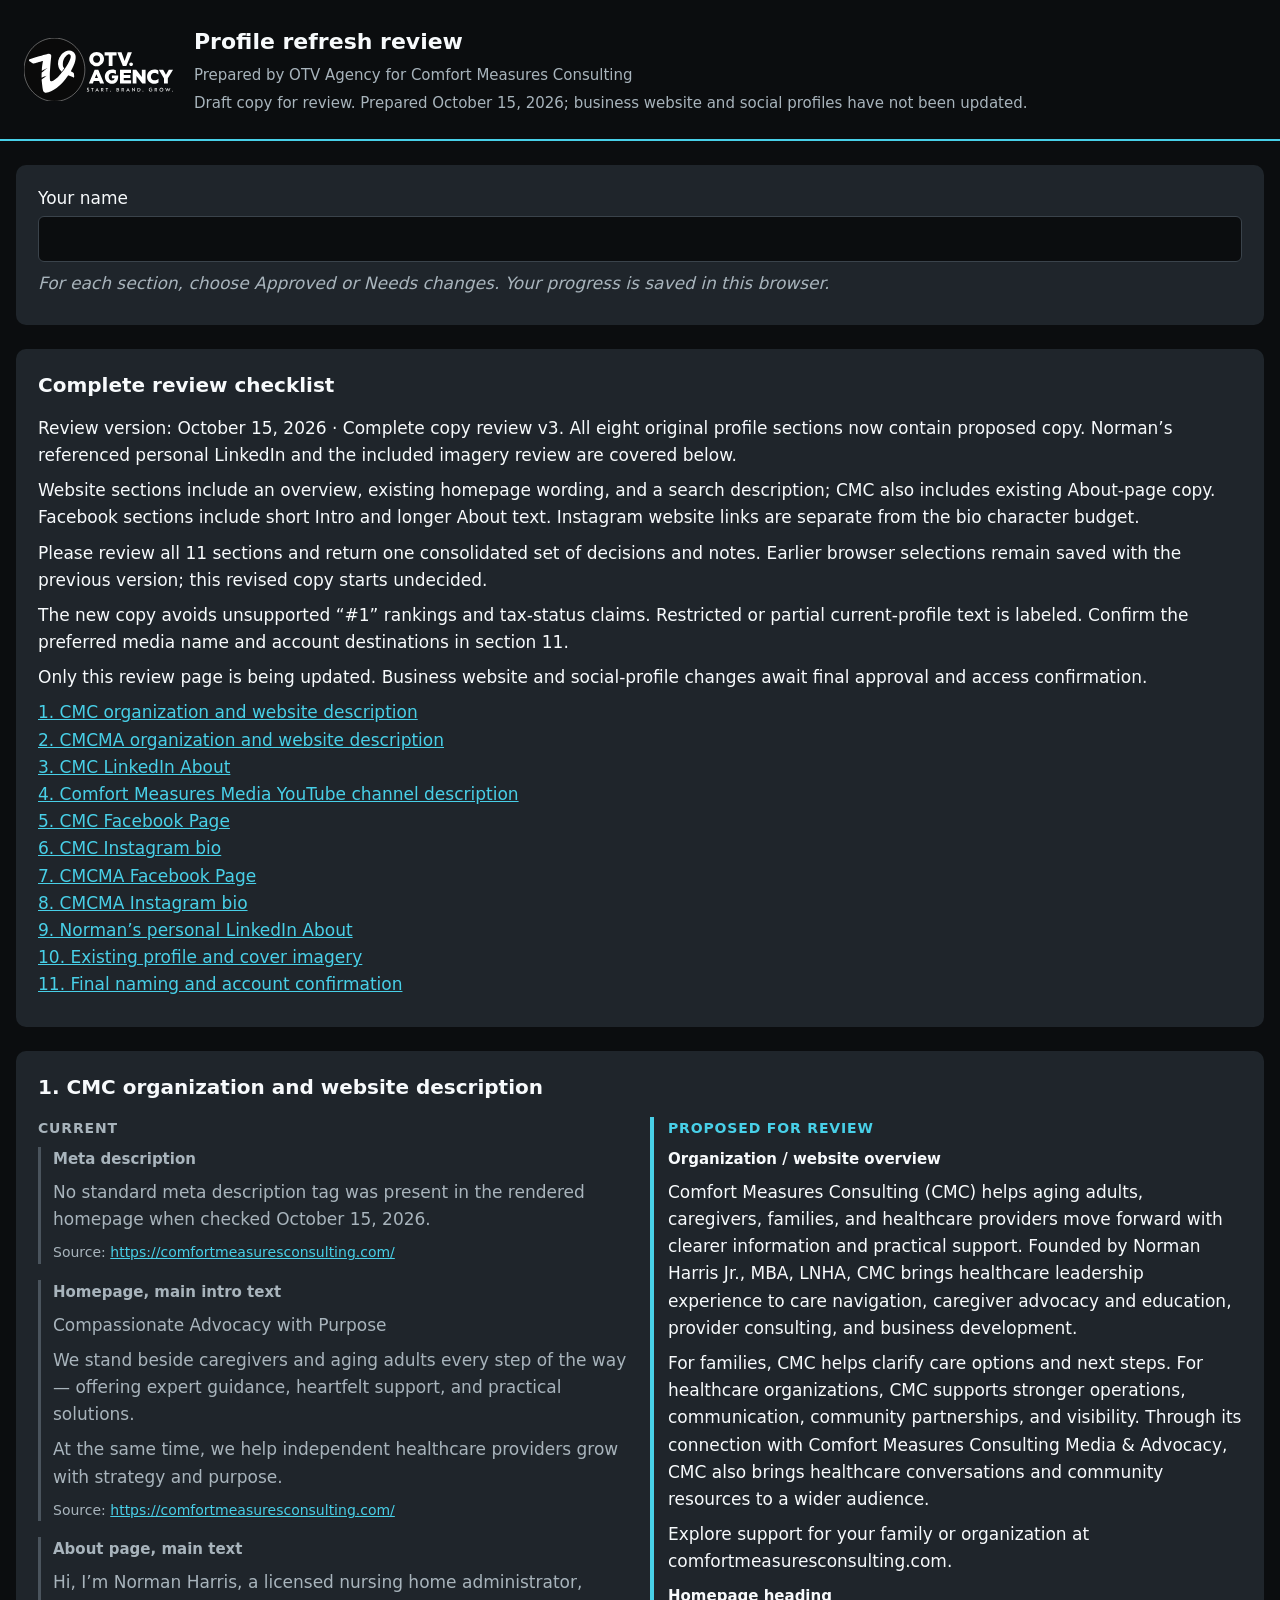
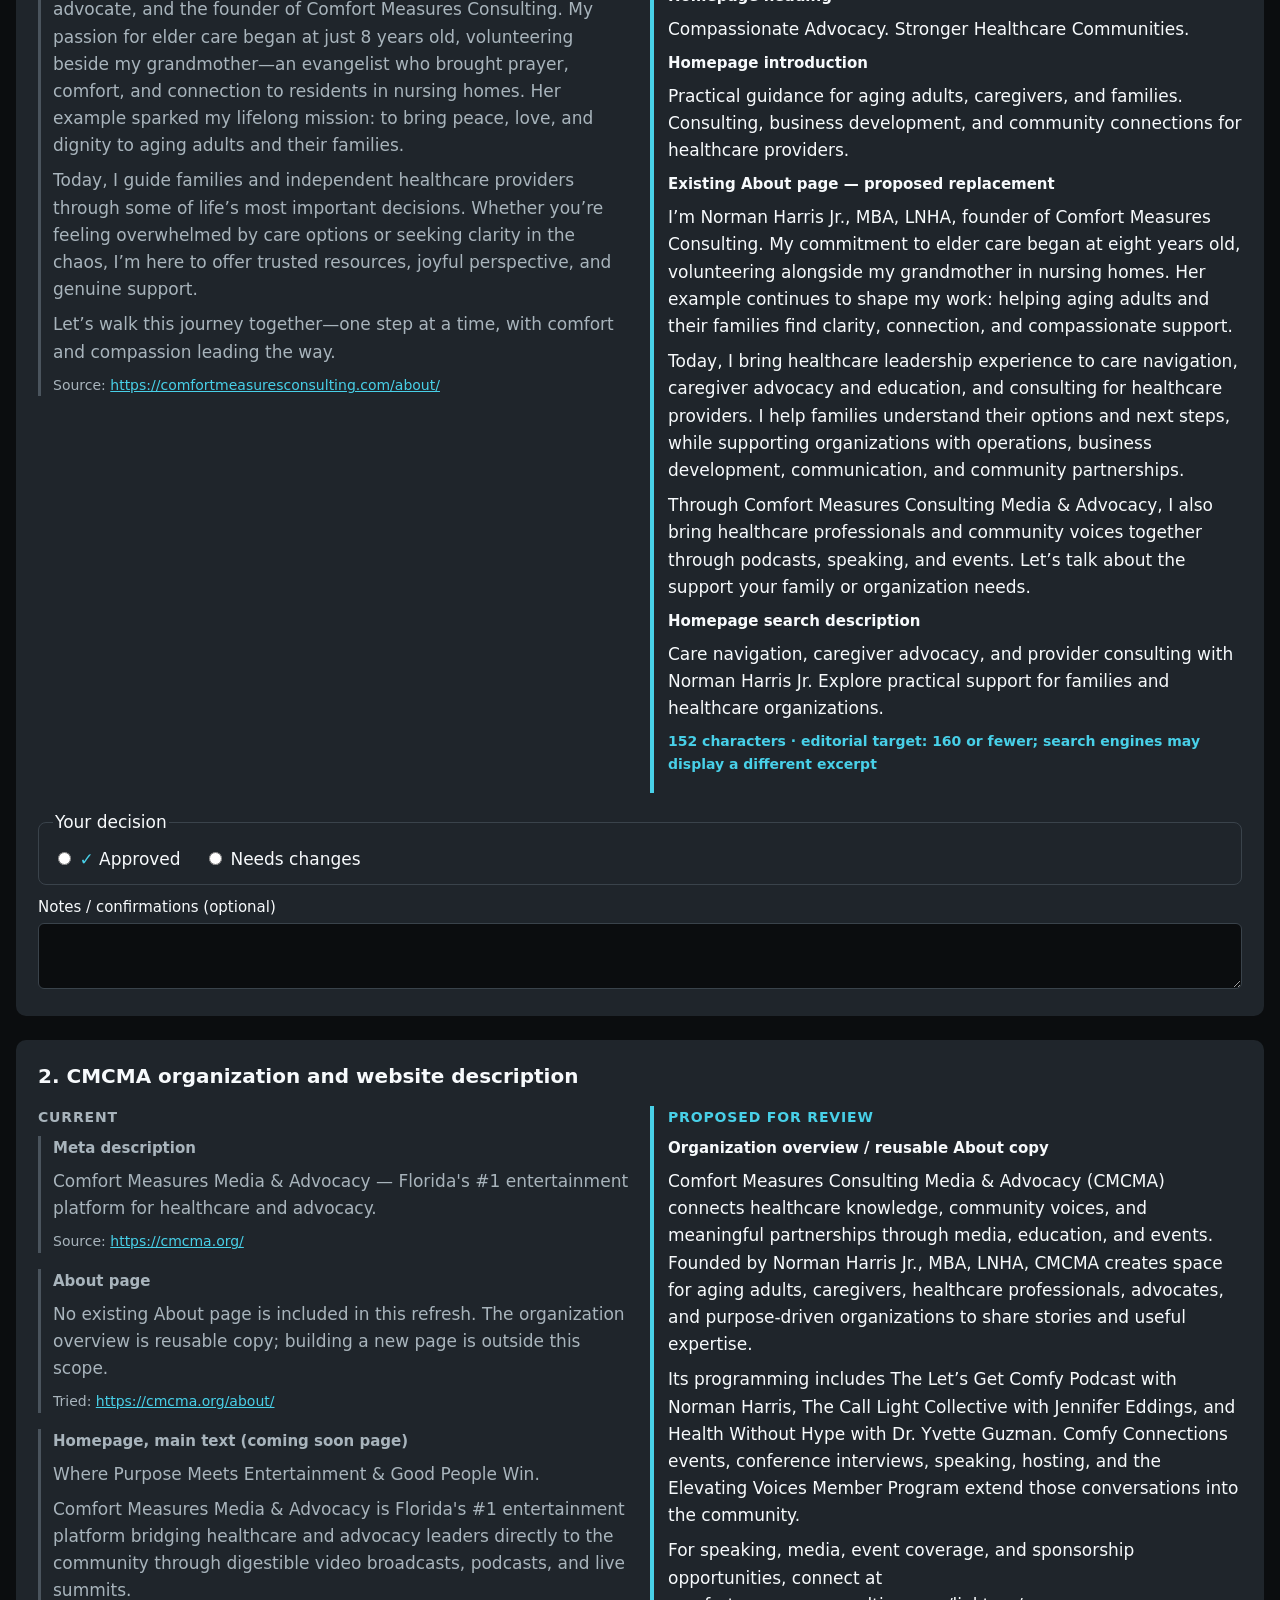
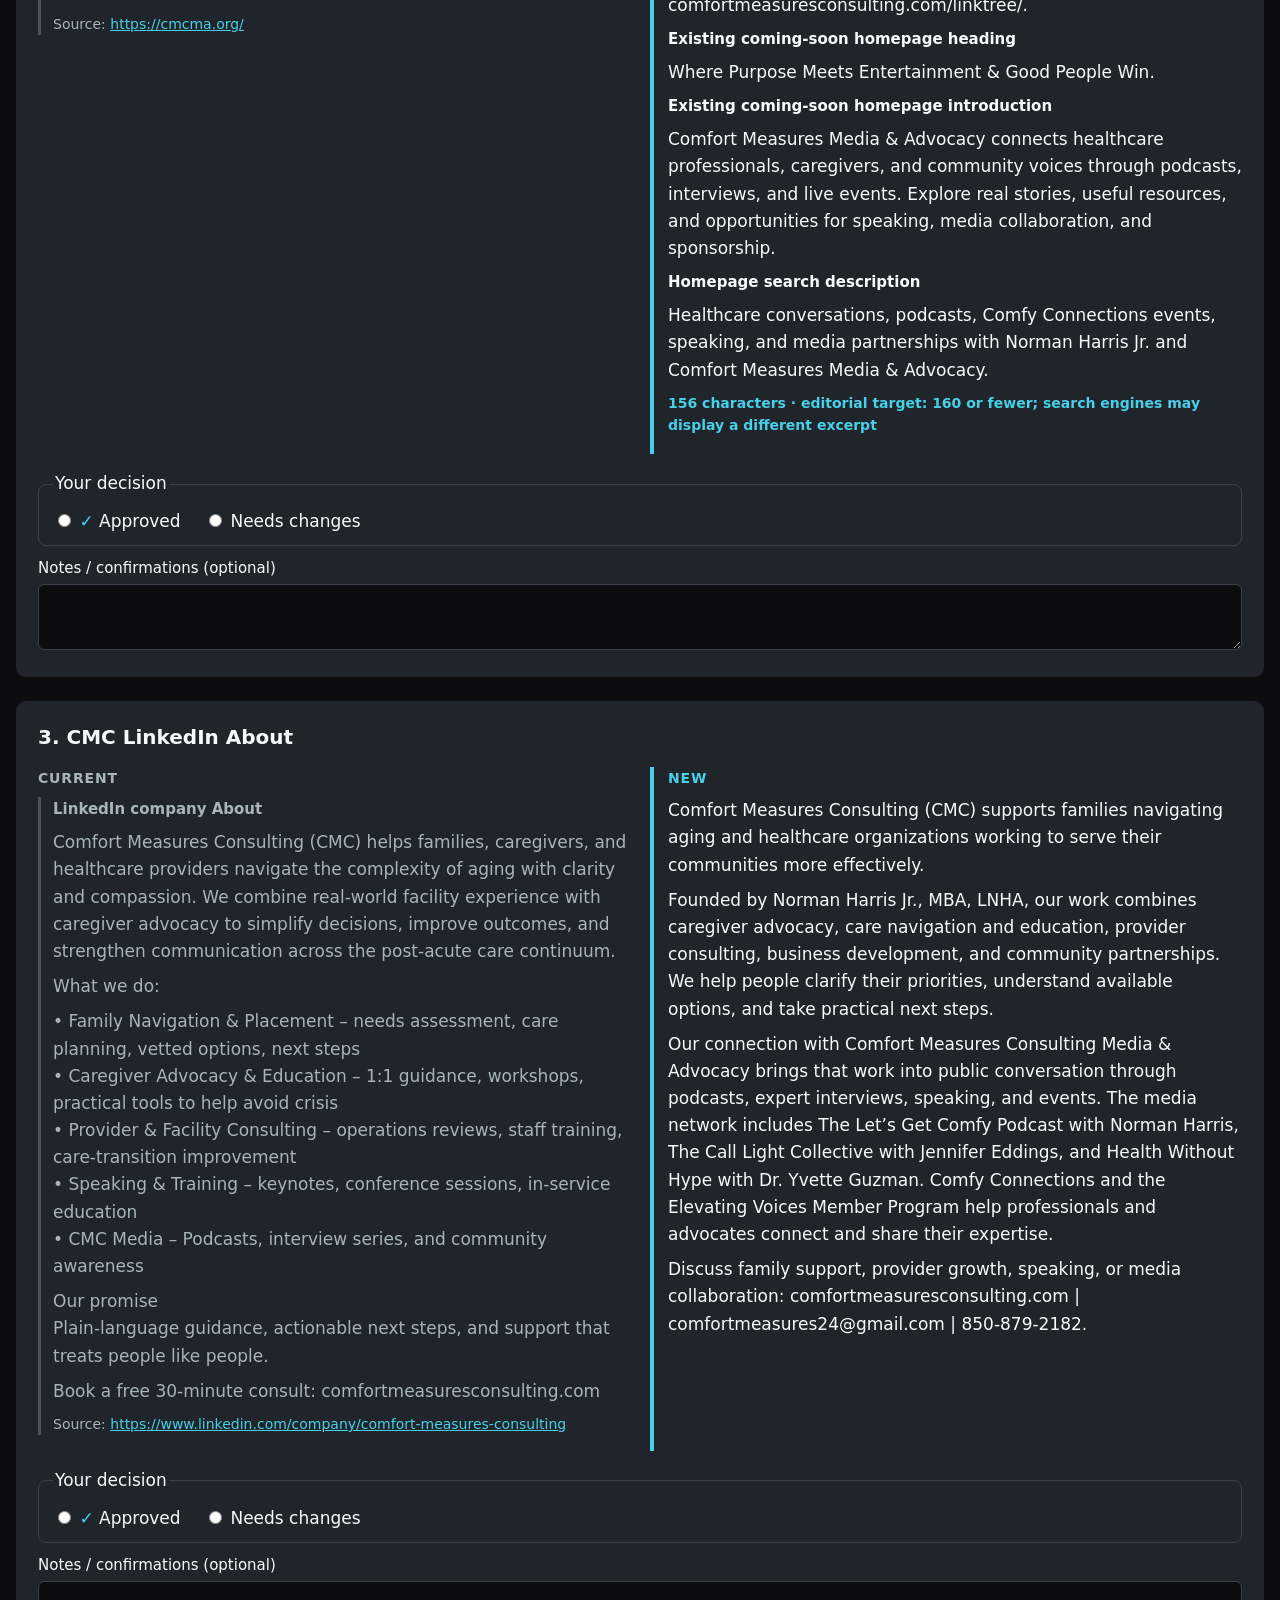
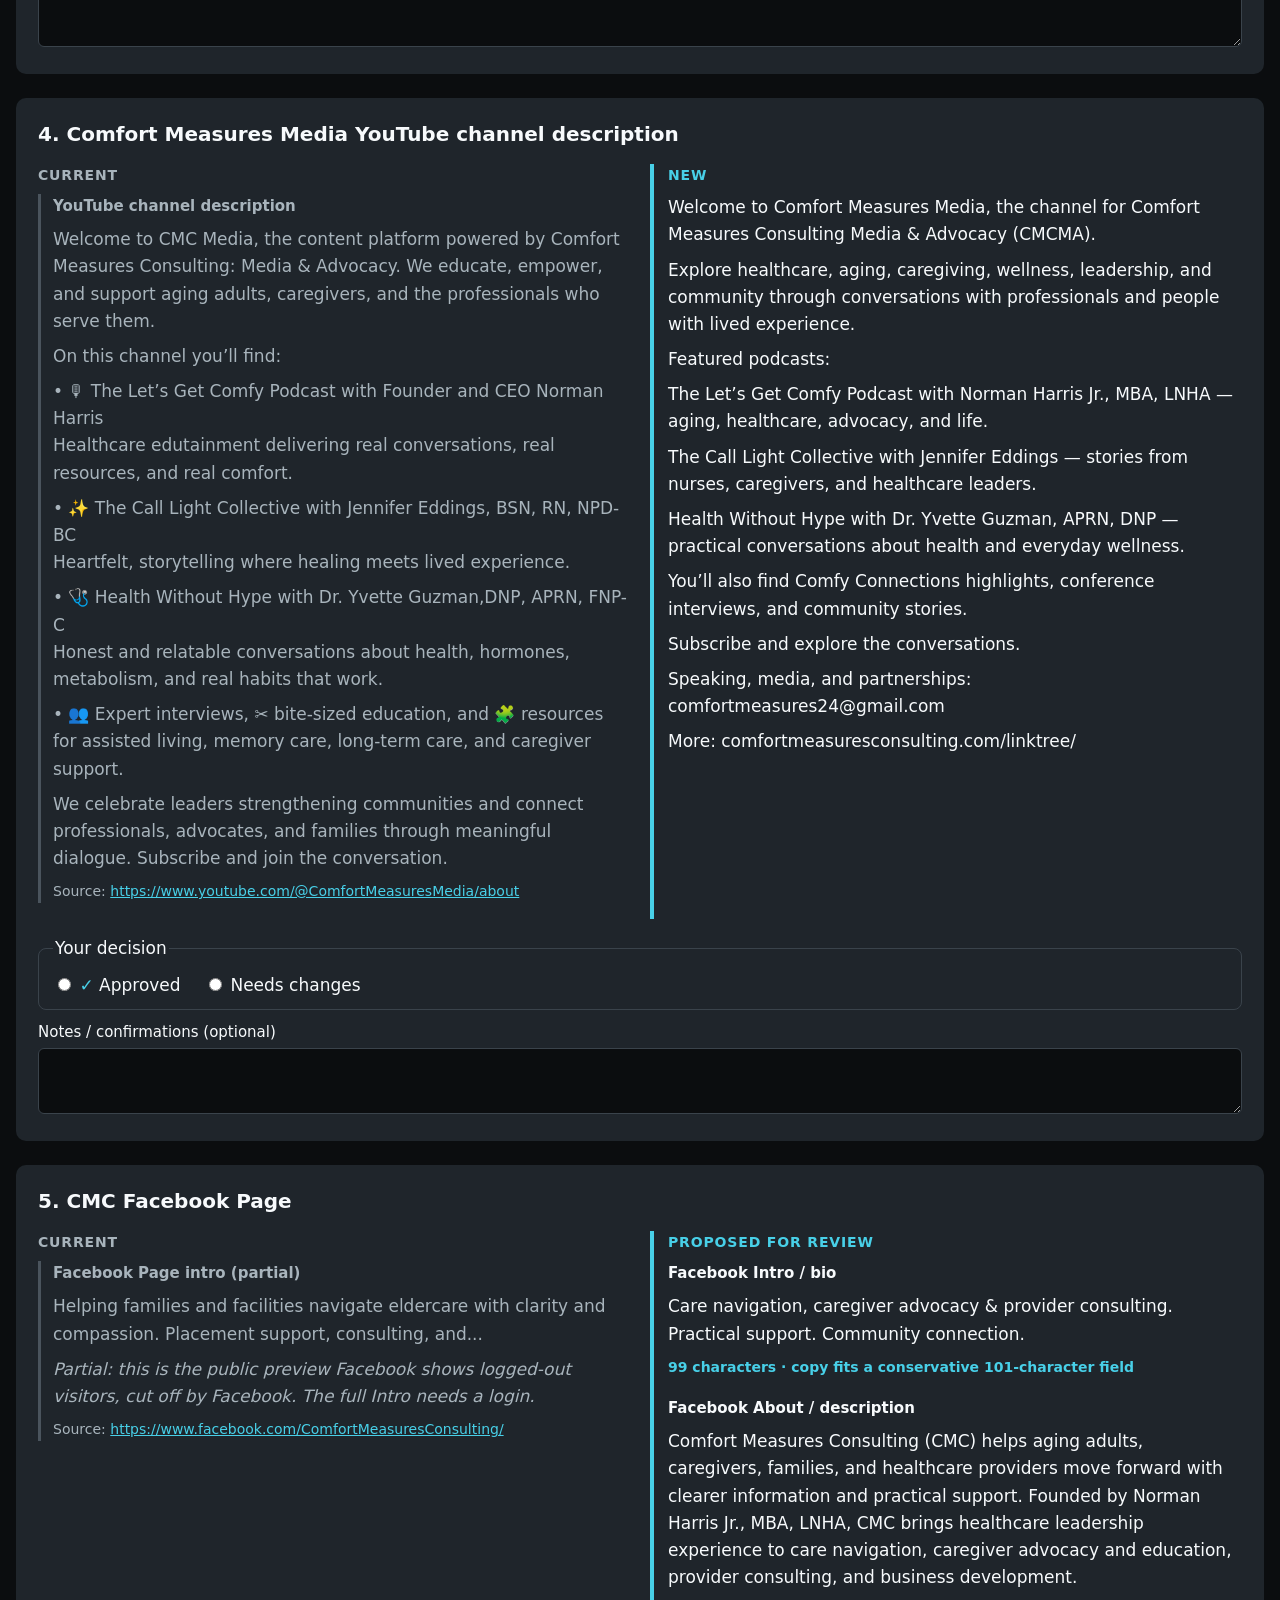
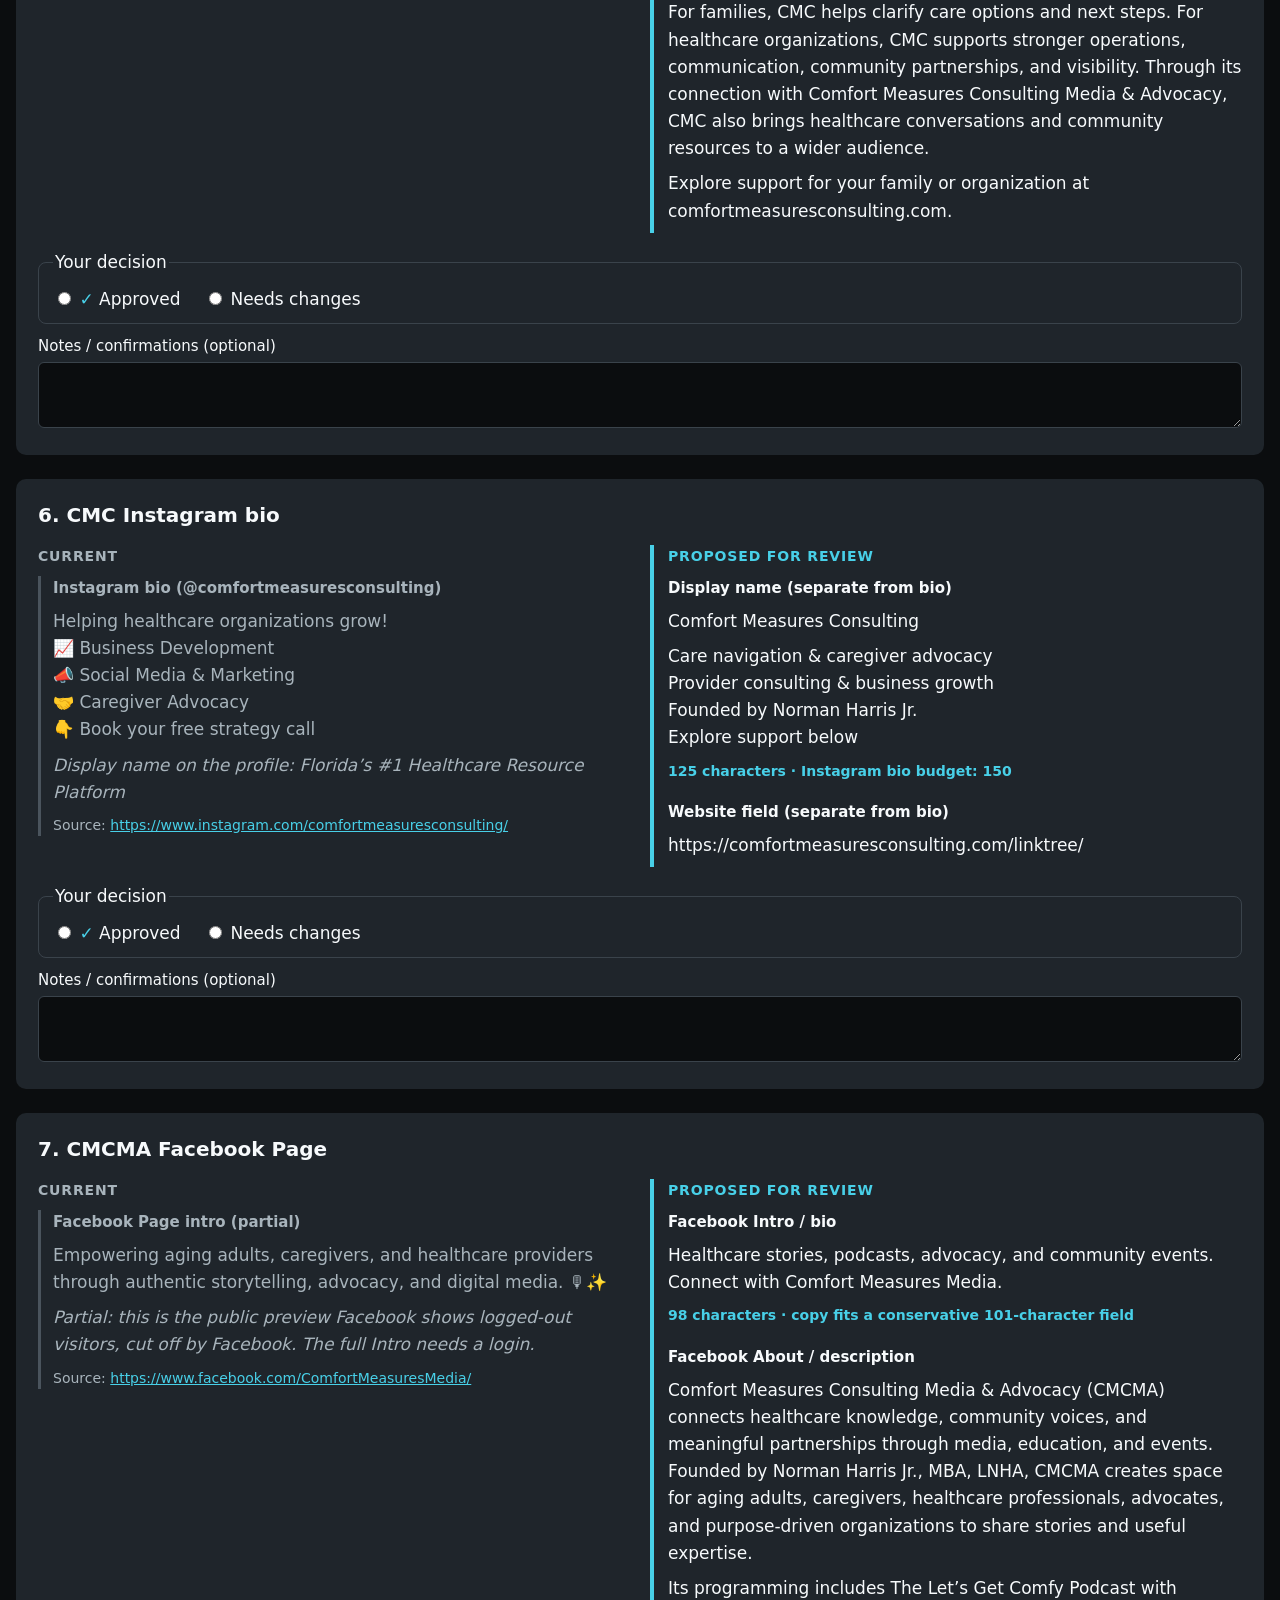
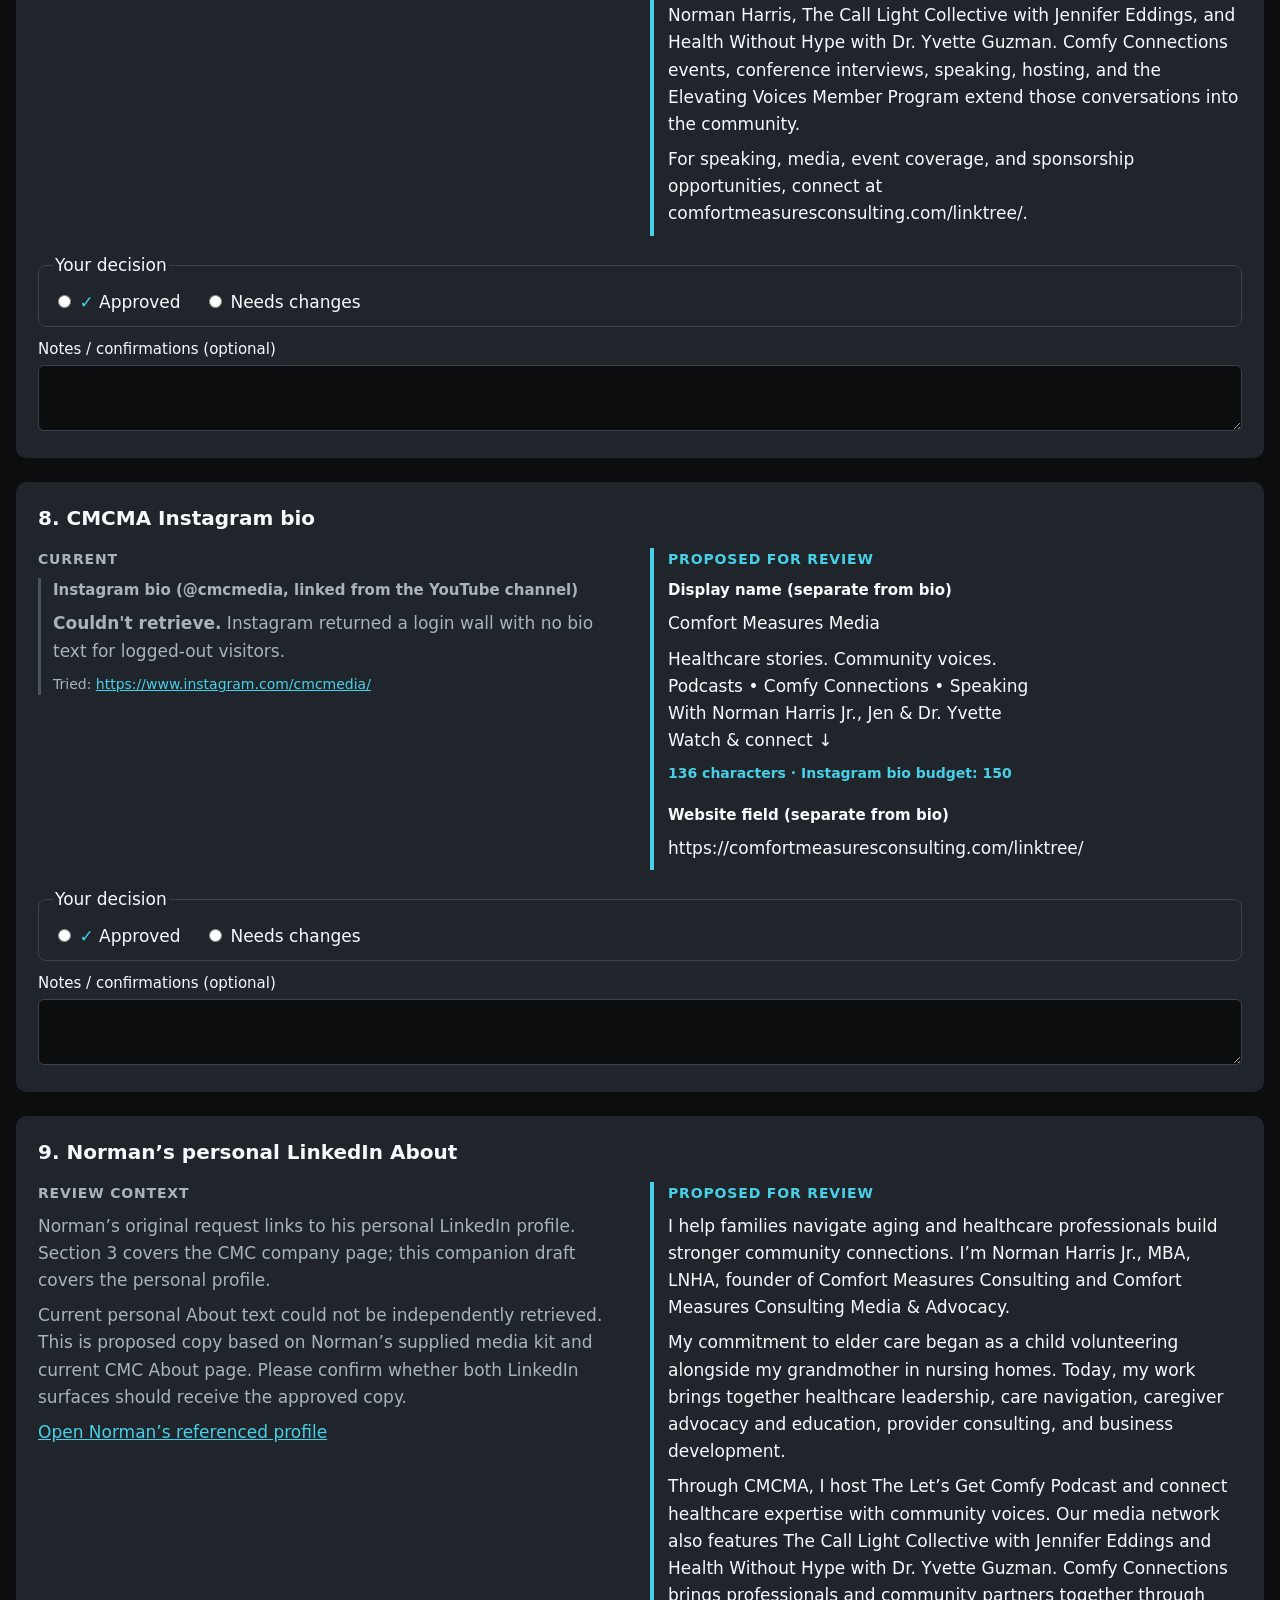
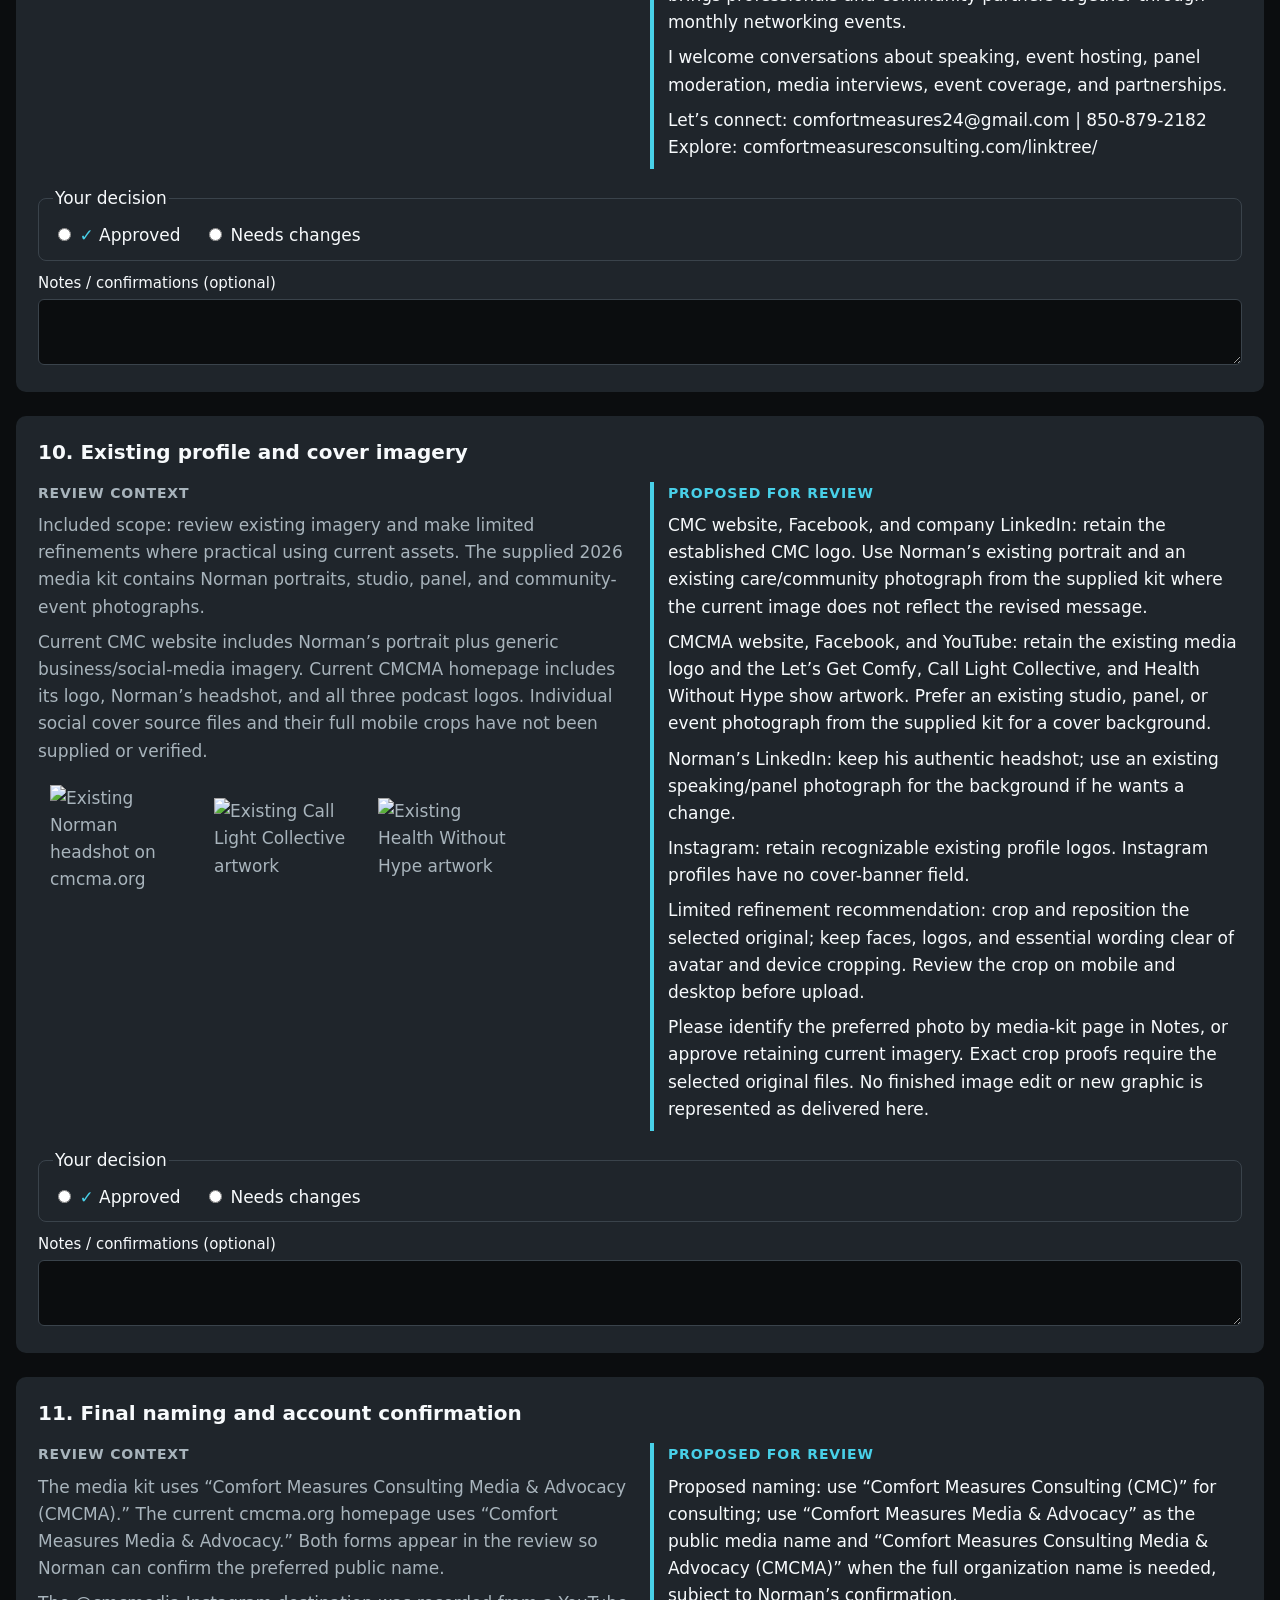
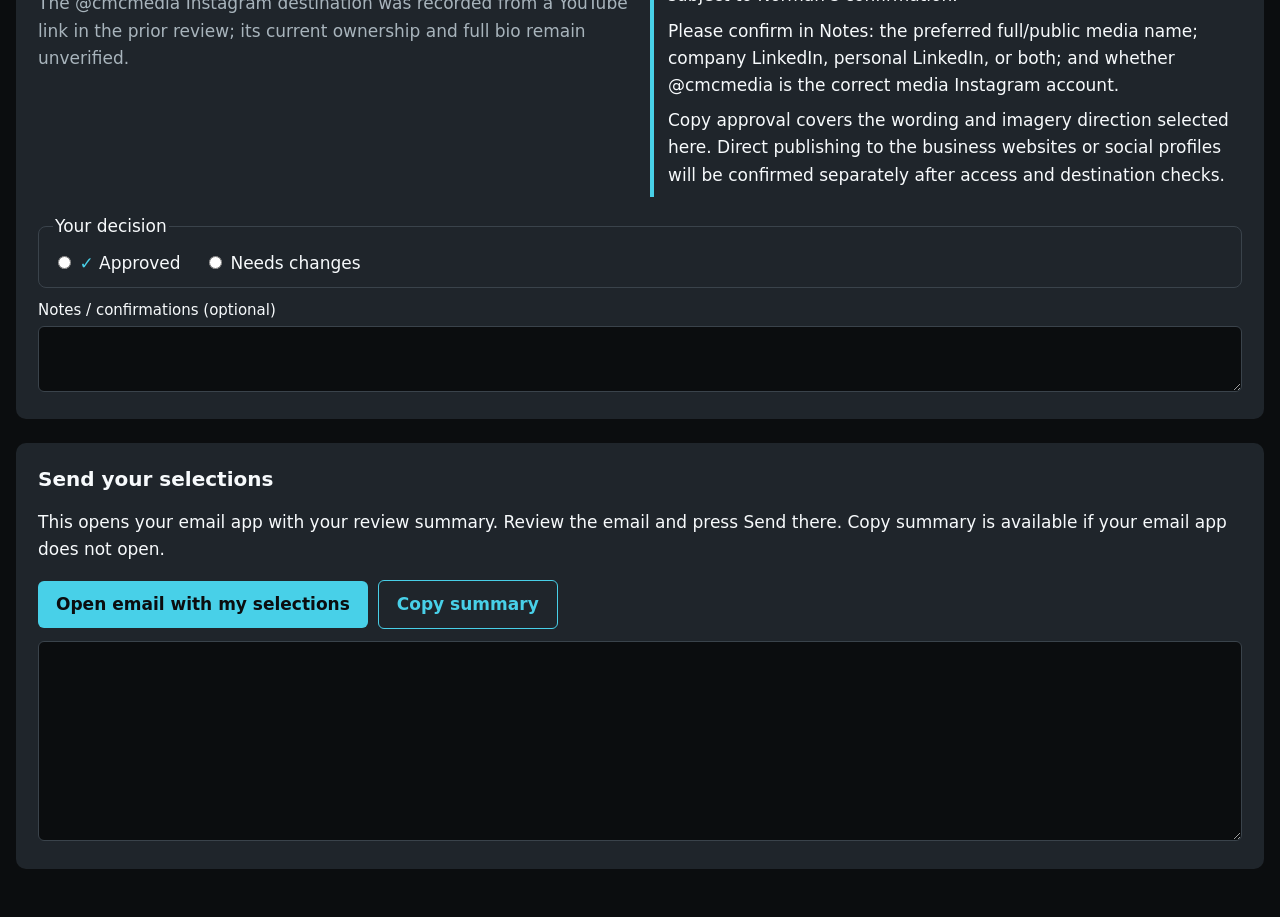
==== commit 96822d9e: "Complete CMC profile review copy and scope checklist" ====
--- a/index.html
+++ b/index.html
@@ -1,4 +1,5 @@
-<!doctype html><html lang="en"><head><meta charset="utf-8"><meta name="viewport" content="width=device-width,initial-scale=1"><meta name="robots" content="noindex, nofollow"><title>Profile refresh review | OTV Agency</title><style>:root{--bg:#0b0d0f;--surface:#1f252b;--white:#f7fafc;--muted:#a8b4bc;--cyan:#48d0e8;--cyan-d:#1ba8c4}
+<!DOCTYPE html>
+<html lang="en"><head><meta charset="utf-8"/><meta content="width=device-width,initial-scale=1" name="viewport"/><meta content="noindex, nofollow" name="robots"/><title>Profile refresh review | OTV Agency</title><style>:root{--bg:#0b0d0f;--surface:#1f252b;--white:#f7fafc;--muted:#a8b4bc;--cyan:#48d0e8;--cyan-d:#1ba8c4}
 body{font-family:system-ui,-apple-system,"Segoe UI",Roboto,Helvetica,Arial,sans-serif;font-size:17px;line-height:1.6;margin:0;background:var(--bg);color:var(--white)}
 header{padding:24px;border-bottom:2px solid var(--cyan);display:flex;gap:20px;align-items:center;flex-wrap:wrap}.logo{width:150px;height:auto}
 header h1{margin:0;font-size:22px}header p{margin:4px 0 0;font-size:15px;color:var(--muted)}
@@ -11,15 +12,15 @@
 .count,.live{font-size:14px;color:var(--cyan);font-weight:600;margin-top:6px}.live.over{color:#ff8a8a}
 fieldset{border:1px solid #3a434b;border-radius:8px;margin:16px 0 10px;padding:10px 14px}fieldset label{margin-right:18px;white-space:nowrap}
 textarea,input[type=text]{width:100%;box-sizing:border-box;font:inherit;background:var(--bg);color:var(--white);border:1px solid #3a434b;border-radius:6px;padding:8px;margin-top:4px}
-.card.approved{outline:2px solid var(--cyan)}.card.approved h2::after{content:" ¹3 Approved";color:var(--cyan);font-size:16px}.mark{color:var(--cyan);font-weight:700}.note{font-style:italic}
+.card.approved{outline:2px solid var(--cyan)}.card.approved h2::after{content:" ✓ Approved";color:var(--cyan);font-size:16px}.mark{color:var(--cyan);font-weight:700}.note{font-style:italic}
 .notes,.editbox label{display:block;font-size:15px;margin-top:8px}
 button{font:inherit;font-weight:600;background:var(--cyan);color:var(--bg);border:0;border-radius:6px;padding:10px 18px;margin:8px 10px 0 0;cursor:pointer}button.alt{background:transparent;color:var(--cyan);border:1px solid var(--cyan)}
-#status{color:var(--muted);font-size:15px}#summary{min-height:200px}</style></head><body>
+#status{color:var(--muted);font-size:15px}#summary{min-height:200px}
+.grid>div{min-width:0}html{scroll-behavior:smooth}h2{scroll-margin-top:20px}.count{margin-bottom:18px}.card p{overflow-wrap:anywhere}@media(max-width:500px){.card,.who,.send{padding:16px}fieldset label{display:block;white-space:normal}}</style></head><body>
 <header>
-<svg role="img" aria-label="OTV Agency" class="logo" id="Layer_1" xmlns="http://www.w3.org/2000/svg" version="1.1" viewBox="0 0 425 180" fill="#FFFFFF">
-  
-  <defs>
-    <style>
+<svg aria-label="OTV Agency" class="logo" fill="#FFFFFF" id="Layer_1" role="img" version="1.1" viewbox="0 0 425 180" xmlns="http://www.w3.org/2000/svg">
+<defs>
+<style>
       .st0 {
         fill: #fff;
       }
@@ -30,120 +31,215 @@
         stroke-miterlimit: 10;
       }
     </style>
-  </defs>
-  <g id="d078aaab-94b9-4322-ac5e-c4c2d4238b2b">
-    <g id="d078aaab-94b9-4322-ac5e-c4c2d4238b2b-child-0">
-      <path fill="#0A0A0A" d="M0,90C0,40.4,38.6.2,86.2.2s86.2,40.2,86.2,89.8-38.6,89.8-86.2,89.8S0,139.6,0,90Z"/>
-    </g>
-  </g>
-  <g id="d5fe298a-e653-4155-8f0c-7e26486e37f0">
-    <g id="d5fe298a-e653-4155-8f0c-7e26486e37f0-child-0">
-      <path class="st0" d="M59.7,154.8c-4-1.1-5.5-3.7-6.8-11.2-.5-3.1-1.8-13.6-2.4-19.9-.3-2.7-.5-5.2-.6-5.5,0-.5,0-.6,1.3-1.4,1.5-1,12.9-9.9,12.8-10-.2-.2-7.6,2.6-11.3,4.4-1.4.7-2.6,1.2-2.7,1.1-.2-.1-.2-10.1,0-12.6v-1.7c.1,0,1.3-.8,1.3-.8,2-1.3,14.1-11.2,14.9-12.1.1-.2-.4,0-1.2.4-3,1.4-11.5,5.6-12.9,6.4-.8.5-1.5.8-1.6.8-.2,0-.1-1.3.1-5.5.4-5.5,1.4-13.4,2.6-19.3.5-2.5.5-2.9,0-2.9s-5.1,1.5-11,3.3c-13,4-12.3,3.8-13.9,3.8-1.6,0-3.1-.4-5.4-1.6-1.9-1-6.3-3.8-7.4-4.8-2.2-1.9-1.8-4.7.8-5.6,1.6-.6,35.8-10.8,42-12.5,11.5-3.2,11.3-3.1,12.7-3.1,2.4.2,4.9,1.7,5.7,3.8.6,1.5.6,2.9,0,8.6-.9,8.2-1.5,14-2.4,25.6-1,12.8-1.2,17.4-1.2,24.6,0,7.8.4,12.4,1,13.8.4.7,1.3,1.4,2.4,1.7,2,.5,4.2-.3,8.3-3,5.1-3.5,9.4-7.2,14.6-12.9,1.4-1.5,3.4-3.7,4.4-4.8,2.9-3.1,8.8-10.8,10.6-13.1,4.7-6.4,7.4-10.6,11.3-17.8,5-9.3,6.7-13.9,6.7-18.3,0-2-.1-2.8-.6-3.8-.9-1.8-2.2-2.6-4.3-2.6-2.6,0-5.2,1.5-8.8,5.1-5.7,5.6-8.7,13.1-8.7,21.4s.7,6.8,2,10.3l1.9,3.1-3.5,4.5c-1.9,2.5-3.6,4.6-3.7,4.6-.3,0-3.2-3-4.8-5.2-1.5-2-3.2-5.5-4-8-3.7-11.1-.9-24.3,7.2-34.1,3.7-4.4,7.3-7.3,11.9-9.7,7.6-3.8,15.5-3.6,21.8.7,2.6,1.8,4.4,3.9,5.8,6.9,1.3,2.8,1.7,4.3,1.8,8,.2,7.3-1.7,15.1-6.4,25.7-1.3,3-4.6,9.5-6.2,12.5-.6,1.1-1,2.1-1,2.2,0,.1,1.5.9,3.3,1.7,2.8,1.3,3.3,1.6,4.1,2.4,1.3,1.4,1.6,3.3,1.9,9.3v2.9c.1,0-.4.5-.4.5-.3.3-.7.5-1,.5-.5,0-3.1-1.1-11.8-4.9-1.7-.7-3.2-1.3-3.3-1.3-.1,0-.9,1.1-1.8,2.4-8.4,12.4-15.1,20.2-23.9,27.8-10,8.6-20.8,15.1-30.6,18.4-3.5,1.2-7.7,1.6-9.8,1Z"/>
-    </g>
-  </g>
-  <g id="_x33_2be26f8-b587-47ce-8bf9-70fa135e42ea">
-    <g id="_x33_2be26f8-b587-47ce-8bf9-70fa135e42ea-child-0">
-      <path class="st1" d="M0,90C0,40.4,38.6.2,86.2.2s86.2,40.2,86.2,89.8-38.6,89.8-86.2,89.8S0,139.6,0,90Z"/>
-    </g>
-  </g>
-  <g id="_x37_3a89f76-44cf-452a-8e6e-d052a2a0c4e7">
-    <g id="_x37_3a89f76-44cf-452a-8e6e-d052a2a0c4e7-child-0">
-      <path class="st0" d="M59.7,154.8c-4-1.1-5.5-3.7-6.8-11.2-.5-3.1-1.8-13.6-2.4-19.9-.3-2.7-.5-5.2-.6-5.5,0-.5,0-.6,1.3-1.4,1.5-1,12.9-9.9,12.8-10-.2-.2-7.6,2.6-11.3,4.4-1.4.7-2.6,1.2-2.7,1.1-.2-.1-.2-10.1,0-12.6v-1.7c.1,0,1.3-.8,1.3-.8,2-1.3,14.1-11.2,14.9-12.1.1-.2-.4,0-1.2.4-3,1.4-11.5,5.6-12.9,6.4-.8.5-1.5.8-1.6.8-.2,0-.1-1.3.1-5.5.4-5.5,1.4-13.4,2.6-19.3.5-2.5.5-2.9,0-2.9s-5.1,1.5-11,3.3c-13,4-12.3,3.8-13.9,3.8-1.6,0-3.1-.4-5.4-1.6-1.9-1-6.3-3.8-7.4-4.8-2.2-1.9-1.8-4.7.8-5.6,1.6-.6,35.8-10.8,42-12.5,11.5-3.2,11.3-3.1,12.7-3.1,2.4.2,4.9,1.7,5.7,3.8.6,1.5.6,2.9,0,8.6-.9,8.2-1.5,14-2.4,25.6-1,12.8-1.2,17.4-1.2,24.6,0,7.8.4,12.4,1,13.8.4.7,1.3,1.4,2.4,1.7,2,.5,4.2-.3,8.3-3,5.1-3.5,9.4-7.2,14.6-12.9,1.4-1.5,3.4-3.7,4.4-4.8,2.9-3.1,8.8-10.8,10.6-13.1,4.7-6.4,7.4-10.6,11.3-17.8,5-9.3,6.7-13.9,6.7-18.3,0-2-.1-2.8-.6-3.8-.9-1.8-2.2-2.6-4.3-2.6-2.6,0-5.2,1.5-8.8,5.1-5.7,5.6-8.7,13.1-8.7,21.4s.7,6.8,2,10.3l1.9,3.1-3.5,4.5c-1.9,2.5-3.6,4.6-3.7,4.6-.3,0-3.2-3-4.8-5.2-1.5-2-3.2-5.5-4-8-3.7-11.1-.9-24.3,7.2-34.1,3.7-4.4,7.3-7.3,11.9-9.7,7.6-3.8,15.5-3.6,21.8.7,2.6,1.8,4.4,3.9,5.8,6.9,1.3,2.8,1.7,4.3,1.8,8,.2,7.3-1.7,15.1-6.4,25.7-1.3,3-4.6,9.5-6.2,12.5-.6,1.1-1,2.1-1,2.2,0,.1,1.5.9,3.3,1.7,2.8,1.3,3.3,1.6,4.1,2.4,1.3,1.4,1.6,3.3,1.9,9.3v2.9c.1,0-.4.5-.4.5-.3.3-.7.5-1,.5-.5,0-3.1-1.1-11.8-4.9-1.7-.7-3.2-1.3-3.3-1.3-.1,0-.9,1.1-1.8,2.4-8.4,12.4-15.1,20.2-23.9,27.8-10,8.6-20.8,15.1-30.6,18.4-3.5,1.2-7.7,1.6-9.8,1Z"/>
-    </g>
-  </g>
-  <g id="_x30_d08c8b8-6dfc-4a44-80b9-7f81315abf9d">
-    <g id="e4d898ad-7310-409a-a9e2-b89d627a9a35">
-      <path d="M180.9,151.8c-.6,0-1.2,0-1.7-.3-.6-.2-1-.4-1.2-.7l.8-1.3c.2.2.5.4,1,.5.4.2.9.3,1.2.3s.9-.1,1.3-.3c.3-.2.5-.6.5-1s0-.6-.3-.8-.4-.4-.6-.6c-.2-.1-.6-.3-1.1-.6-.6-.3-.9-.4-1.1-.6-.9-.6-1.4-1.4-1.4-2.5s.3-1.6.9-2,1.4-.7,2.3-.7,1.9.3,2.6.8l-.8,1.3c-.2-.2-.4-.3-.8-.5-.3-.1-.7-.2-1.1-.2s-.9.1-1.1.3c-.3.2-.4.5-.4.9s0,.5.3.8.4.4.7.6c.3.2.6.4,1.1.6.4.2.8.4,1,.5.2.1.4.3.7.5.3.2.5.5.7.9.2.3.3.7.3,1.1,0,.6-.1,1.2-.4,1.6s-.7.8-1.2,1c-.5.2-1.1.3-1.8.3h0ZM192.9,142.8h-2.7v-1.4h7.1v1.4h-2.8v8.9h-1.6v-8.9ZM207.2,141.4l5.2,10.3h-1.9l-.9-2h-4.9l-.9,2h-1.8l5.1-10.3h.2ZM206.4,145.8l-1.2,2.5h3.6l-1.2-2.5-.6-1.4h0l-.6,1.4ZM223.8,151.7l-2.2-3.9c-.4,0-.9,0-1.2,0h-.4v3.9h-1.6v-10.3h2.4c1.2,0,2.2.2,3,.7.8.5,1.2,1.3,1.2,2.4s-.2,1.3-.5,1.8c-.3.5-.8.9-1.5,1.2l2.5,4.2h-1.9ZM221.1,146.6c.9,0,1.6-.2,2-.6.4-.4.5-.9.5-1.4,0-1.2-.9-1.8-2.5-1.8h-1v3.9h1ZM234,142.8h-2.7v-1.4h7.1v1.4h-2.8v8.9h-1.6v-8.9ZM245,151.8c-.3,0-.5,0-.7-.3-.2-.2-.3-.4-.3-.7s.1-.5.3-.7c.2-.2.4-.3.7-.3s.6,0,.8.3.3.4.3.7,0,.5-.3.7-.5.3-.8.3h0ZM262.3,141.4h2.7c1.5,0,2.6.2,3.1.7.5.5.7,1.1.7,1.8s-.1.9-.3,1.3c-.2.4-.6.7-1,.9.7.2,1.2.5,1.5.9s.5.9.5,1.5,0,1.1-.3,1.6c-.2.4-.6.8-1.2,1.1-.6.3-1.5.4-2.6.4h-3.1v-10.3ZM265.3,145.8c.7,0,1.2-.2,1.5-.5.3-.3.4-.7.4-1.2,0-.9-.7-1.3-2-1.3h-1.3v3h1.4ZM265.6,150.4c.9,0,1.5-.2,1.8-.5.3-.3.5-.8.5-1.3s-.2-.9-.5-1.1c-.4-.3-.9-.4-1.6-.4h-1.8v3.4h1.7ZM282,151.7l-2.2-3.9c-.4,0-.9,0-1.2,0h-.4v3.9h-1.6v-10.3h2.4c1.2,0,2.2.2,3,.7s1.2,1.3,1.2,2.4-.2,1.3-.5,1.8c-.3.5-.8.9-1.5,1.2l2.5,4.2h-1.9ZM279.3,146.6c.9,0,1.6-.2,2-.6.4-.4.5-.9.5-1.4,0-1.2-.9-1.8-2.6-1.8h-1v3.9h1ZM294.7,141.4l5.2,10.3h-1.9l-.9-2h-4.9l-.9,2h-1.8l5.1-10.3h.2ZM294,145.8l-1.2,2.5h3.6l-1.2-2.5-.6-1.4h0l-.6,1.4ZM307.6,145v1.1s0,5.5,0,5.5h-1.6v-10.3h.2l6.3,6.7v-1.2c0,0,0-5.6,0-5.6h1.6v10.3h-.2l-6.3-6.7ZM321.6,141.4h2.6c2.2,0,3.7.5,4.5,1.5.9,1,1.3,2.1,1.3,3.5s-.2,1.8-.6,2.6-1,1.4-1.8,1.9c-.8.5-2,.8-3.3.8h-2.7v-10.3ZM324.4,150.3c1.3,0,2.3-.4,2.9-1.1.6-.7.9-1.6.9-2.8s-.3-2-.9-2.6c-.6-.7-1.6-1-2.9-1h-1.2v7.5h1.2ZM337,151.8c-.3,0-.6,0-.7-.3-.2-.2-.3-.4-.3-.7s0-.5.3-.7.5-.3.8-.3.6,0,.7.3.3.4.3.7,0,.5-.3.7-.4.3-.7.3ZM359.3,151.8c-1.1,0-2-.2-2.8-.7-.8-.5-1.5-1.1-2-1.9-.5-.8-.7-1.7-.7-2.7s.2-1.9.7-2.7,1.1-1.4,2-1.9,1.8-.7,2.8-.7,1.1,0,1.5.1c.5,0,.8.2,1.1.3.3.1.5.2.6.3l-.6,1.3c-.6-.5-1.5-.7-2.7-.7s-1.4.2-2,.5-1,.8-1.3,1.3-.5,1.2-.5,1.9.2,1.5.5,2.1c.3.6.8,1.1,1.4,1.4.6.3,1.2.5,2,.5s.9,0,1.3-.2c.4-.1.8-.3,1.1-.5v-2h-2.2v-1.4h3.8v4c-.4.4-.9.8-1.6,1.1-.7.3-1.5.4-2.4.4h0ZM375.7,151.7l-2.2-3.9c-.4,0-.8,0-1.2,0h-.4v3.9h-1.6v-10.3h2.4c1.2,0,2.2.2,3,.7s1.2,1.3,1.2,2.4-.2,1.3-.5,1.8c-.3.5-.8.9-1.5,1.2l2.5,4.2h-1.9ZM373,146.6c.9,0,1.6-.2,2-.6.4-.4.5-.9.5-1.4,0-1.2-.9-1.8-2.5-1.8h-1v3.9h1ZM389.4,151.8c-1,0-1.9-.2-2.7-.6s-1.5-1-2-1.9c-.5-.8-.7-1.7-.7-2.8s.2-2,.7-2.8,1.1-1.4,2-1.8,1.7-.6,2.7-.6,1.9.2,2.7.6,1.5,1,2,1.8.7,1.7.7,2.8-.2,2-.7,2.8c-.5.8-1.1,1.4-2,1.9-.8.4-1.7.6-2.7.6ZM389.4,150.4c.7,0,1.3-.1,1.8-.4.6-.3,1-.7,1.3-1.3.3-.6.5-1.3.5-2.1s-.2-1.5-.5-2.1c-.3-.6-.8-1-1.3-1.3s-1.2-.4-1.8-.4-1.3.1-1.8.4-1,.7-1.3,1.3c-.3.6-.5,1.3-.5,2.1s.2,1.5.5,2.1c.3.6.8,1,1.3,1.3.6.3,1.2.4,1.8.4ZM410.5,148l2.6-6.6h1.7l-4.2,10.3h-.2l-2.9-6.7-2.9,6.7h-.2l-4.2-10.3h1.7l2.6,6.6,2.9-6.7h0l2.9,6.7ZM420.4,151.8c-.3,0-.5,0-.7-.3-.2-.2-.3-.4-.3-.7s.1-.5.3-.7.4-.3.7-.3.6,0,.7.3.3.4.3.7-.1.5-.3.7-.4.3-.7.3h0Z"/>
-    </g>
-  </g>
-  <g id="_x35_28ac1cc-ed0b-431c-a9fa-775f5db2b960">
-    <g id="de8f9658-92a2-40c9-bcdc-eaefe55b50f9">
-      <path d="M226.6,59.7c0,2.8-.5,5.4-1.6,7.9-1.1,2.5-2.5,4.6-4.4,6.4-1.9,1.8-4.1,3.3-6.6,4.3-2.5,1.1-5.3,1.6-8.3,1.6s-5.8-.5-8.3-1.6-4.7-2.5-6.6-4.3c-1.8-1.8-3.3-4-4.3-6.4s-1.6-5.1-1.6-7.8.5-5.4,1.6-7.8c1-2.4,2.5-4.6,4.4-6.4,1.9-1.8,4.1-3.3,6.6-4.3,2.5-1,5.3-1.6,8.3-1.6s5.8.5,8.3,1.6c2.5,1,4.7,2.5,6.6,4.3,1.9,1.8,3.3,3.9,4.4,6.4,1,2.4,1.6,5,1.6,7.8ZM215.6,59.8c0-1.4-.2-2.7-.7-4s-1.1-2.4-2-3.3c-.9-1-1.9-1.7-3.1-2.3s-2.6-.9-4-.9-2.8.3-4,.8c-1.2.5-2.2,1.3-3.1,2.2-.8.9-1.5,2-2,3.3-.5,1.2-.7,2.6-.7,4s.2,2.7.7,4,1.1,2.4,2,3.4c.9,1,1.9,1.8,3.1,2.3,1.2.6,2.5.9,4,.9s2.8-.3,4-.9c1.2-.6,2.2-1.3,3.1-2.3.8-1,1.5-2.1,2-3.3s.7-2.6.7-4h0ZM240,49.8h-11.6v-9.4h34v9.4h-11.6v29.3h-10.7v-29.3ZM285.1,64.9l8.8-24.5h11.8l-15.7,39h-10l-15.7-39h12l8.8,24.5ZM183.7,128.9l16.5-39h10.3l16.5,39h-11.5l-2.8-6.9h-14.9l-2.8,6.9h-11.3ZM200.9,113.6h8.7l-4.3-11-4.4,11ZM256.7,114.1h-7.6v-7.9h17.8v2.2c0,4.2-.5,7.6-1.6,10.3-1.1,2.7-2.4,4.9-4.1,6.5-1.7,1.6-3.6,2.7-5.7,3.4-2.1.6-4.3,1-6.4,1s-5.3-.5-7.7-1.5c-2.4-1-4.5-2.4-6.4-4.2s-3.2-3.9-4.3-6.4c-1-2.5-1.6-5.2-1.6-8.1s.5-5.5,1.6-7.9,2.5-4.6,4.3-6.4c1.8-1.8,4-3.3,6.6-4.3,2.6-1,5.3-1.5,8.3-1.5s3.8.2,5.6.5c1.9.3,3.5.8,4.9,1.4v11.3c-1.4-1.2-3-2.1-4.6-2.7-1.7-.6-3.4-.9-5.3-.9s-3,.3-4.2.8-2.4,1.3-3.3,2.3-1.6,2.1-2.2,3.4c-.5,1.3-.8,2.7-.8,4.1s.2,3,.7,4.4c.5,1.3,1.2,2.5,2,3.4.9,1,1.9,1.7,3,2.2,1.2.5,2.4.8,3.7.8s1.5-.1,2.4-.3,1.6-.6,2.3-1.1,1.3-1.1,1.8-1.9c.5-.8.7-1.8.7-3h0ZM303.2,99.3h-20.5v5.9h18.6v8.5h-18.6v6.1h20.8v9.1h-31.4v-38.7h31.1v9.1ZM335.1,128.9l-16.5-21.2v21.2h-10.6v-38.7h10l15.9,20.5v-20.5h10.6v38.7h-9.4ZM381.1,115.2v10.7c-1.8,1.3-3.7,2.2-5.7,2.8-2,.6-4.2.9-6.7.9s-5.4-.5-7.8-1.5c-2.4-1-4.5-2.4-6.3-4.2-1.8-1.8-3.2-3.9-4.3-6.4s-1.6-5.1-1.6-8,.5-5.5,1.5-7.9,2.4-4.6,4.3-6.4,4-3.3,6.5-4.3,5.2-1.5,8.1-1.5,4.6.3,6.5.9c1.9.6,3.6,1.4,5.1,2.5v10.9c-1.3-1.3-2.8-2.4-4.7-3.2-1.8-.9-3.8-1.3-6-1.3s-3.1.3-4.4.8c-1.3.5-2.4,1.3-3.3,2.2-.9.9-1.6,2-2,3.3s-.7,2.6-.7,4,.2,2.8.7,4.1c.5,1.3,1.1,2.4,2,3.3.9.9,2,1.7,3.2,2.2,1.3.5,2.7.8,4.4.8s4-.4,5.8-1.2c1.8-.8,3.5-2,5.2-3.5h0ZM382.1,90.2h12.2l8,14.1,8-14.1h12l-14.7,24.1v14.7h-10.8v-14.5l-14.7-24.2Z"/>
-    </g>
-  </g>
-  <g id="cf735325-802f-4af5-a93f-7202f4bae98b">
-    <g id="cf735325-802f-4af5-a93f-7202f4bae98b-child-0">
-      <path d="M298.3,74.3c0-2.9,2.3-5.2,5.2-5.2s5.2,2.3,5.2,5.2-2.3,5.2-5.2,5.2-5.2-2.3-5.2-5.2Z"/>
-    </g>
-  </g>
-</svg><div><h1>Profile refresh review</h1><p>Prepared by OTV Agency for Comfort Measures Consulting</p><p>Draft for review, not published. Prepared October 15, 2026. Current text retrieved October 15, 2026.</p></div></header><main>
-<div class="who"><label>Your name<input type="text" id="who" autocomplete="name"></label><p class="empty">For each section, choose Approved or Needs changes. Your progress is saved in this browser.</p></div>
-<article class="card" data-id="s1" data-title="CMC organization and website description" data-limit="0"><h2>1. CMC organization and website description</h2><div class="grid"><div class="cur"><h3>Current</h3><div class="item"><div class="lbl">Meta description</div><p><strong>Couldn't retrieve.</strong> The site returned a bot check (HTTP 403) to direct requests, so the meta tag could not be read.</p><div class="src">Tried: <a href="https://comfortmeasuresconsulting.com/">https://comfortmeasuresconsulting.com/</a></div></div><div class="item"><div class="lbl">Homepage, main intro text</div><p>Compassionate Advocacy with Purpose</p><p>We stand beside caregivers and aging adults every step of the way — offering expert guidance, heartfelt support, and practical solutions.</p><p>At the same time, we help independent healthcare providers grow with strategy and purpose.</p><div class="src">Source: <a href="https://comfortmeasuresconsulting.com/">https://comfortmeasuresconsulting.com/</a></div></div><div class="item"><div class="lbl">About page, main text</div><p>Hi, I’m Norman Harris, a licensed nursing home administrator, advocate, and the founder of Comfort Measures Consulting. My passion for elder care began at just 8 years old, volunteering beside my grandmother—an evangelist who brought prayer, comfort, and connection to residents in nursing homes. Her example sparked my lifelong mission: to bring peace, love, and dignity to aging adults and their families.</p><p>Today, I guide families and independent healthcare providers through some of life’s most important decisions. Whether you’re feeling overwhelmed by care options or seeking clarity in the chaos, I’m here to offer trusted resources, joyful perspective, and genuine support.</p><p>Let’s walk this journey together—one step at a time, with comfort and compassion leading the way.</p><div class="src">Source: <a href="https://comfortmeasuresconsulting.com/about/">https://comfortmeasuresconsulting.com/about/</a></div></div></div><div class="new"><h3>New</h3><p>Comfort Measures Consulting (CMC) helps aging adults, caregivers, families, and healthcare providers move forward with clearer information and practical support. Founded by Norman Harris Jr., MBA, LNHA, CMC brings healthcare leadership experience to care navigation, caregiver advocacy and education, provider consulting, and business development.</p><p>For families, CMC helps clarify care options and next steps. For healthcare organizations, CMC supports stronger operations, communication, community partnerships, and visibility. Through its connection with Comfort Measures Consulting Media &amp; Advocacy, CMC also brings healthcare conversations and community resources to a wider audience.</p><p>Explore support for your family or organization at comfortmeasuresconsulting.com.</p><textarea class="newsrc" hidden>Comfort Measures Consulting (CMC) helps aging adults, caregivers, families, and healthcare providers move forward with clearer information and practical support. Founded by Norman Harris Jr., MBA, LNHA, CMC brings healthcare leadership experience to care navigation, caregiver advocacy and education, provider consulting, and business development.
+</defs>
+<g id="d078aaab-94b9-4322-ac5e-c4c2d4238b2b">
+<g id="d078aaab-94b9-4322-ac5e-c4c2d4238b2b-child-0">
+<path d="M0,90C0,40.4,38.6.2,86.2.2s86.2,40.2,86.2,89.8-38.6,89.8-86.2,89.8S0,139.6,0,90Z" fill="#0A0A0A"></path>
+</g>
+</g>
+<g id="d5fe298a-e653-4155-8f0c-7e26486e37f0">
+<g id="d5fe298a-e653-4155-8f0c-7e26486e37f0-child-0">
+<path class="st0" d="M59.7,154.8c-4-1.1-5.5-3.7-6.8-11.2-.5-3.1-1.8-13.6-2.4-19.9-.3-2.7-.5-5.2-.6-5.5,0-.5,0-.6,1.3-1.4,1.5-1,12.9-9.9,12.8-10-.2-.2-7.6,2.6-11.3,4.4-1.4.7-2.6,1.2-2.7,1.1-.2-.1-.2-10.1,0-12.6v-1.7c.1,0,1.3-.8,1.3-.8,2-1.3,14.1-11.2,14.9-12.1.1-.2-.4,0-1.2.4-3,1.4-11.5,5.6-12.9,6.4-.8.5-1.5.8-1.6.8-.2,0-.1-1.3.1-5.5.4-5.5,1.4-13.4,2.6-19.3.5-2.5.5-2.9,0-2.9s-5.1,1.5-11,3.3c-13,4-12.3,3.8-13.9,3.8-1.6,0-3.1-.4-5.4-1.6-1.9-1-6.3-3.8-7.4-4.8-2.2-1.9-1.8-4.7.8-5.6,1.6-.6,35.8-10.8,42-12.5,11.5-3.2,11.3-3.1,12.7-3.1,2.4.2,4.9,1.7,5.7,3.8.6,1.5.6,2.9,0,8.6-.9,8.2-1.5,14-2.4,25.6-1,12.8-1.2,17.4-1.2,24.6,0,7.8.4,12.4,1,13.8.4.7,1.3,1.4,2.4,1.7,2,.5,4.2-.3,8.3-3,5.1-3.5,9.4-7.2,14.6-12.9,1.4-1.5,3.4-3.7,4.4-4.8,2.9-3.1,8.8-10.8,10.6-13.1,4.7-6.4,7.4-10.6,11.3-17.8,5-9.3,6.7-13.9,6.7-18.3,0-2-.1-2.8-.6-3.8-.9-1.8-2.2-2.6-4.3-2.6-2.6,0-5.2,1.5-8.8,5.1-5.7,5.6-8.7,13.1-8.7,21.4s.7,6.8,2,10.3l1.9,3.1-3.5,4.5c-1.9,2.5-3.6,4.6-3.7,4.6-.3,0-3.2-3-4.8-5.2-1.5-2-3.2-5.5-4-8-3.7-11.1-.9-24.3,7.2-34.1,3.7-4.4,7.3-7.3,11.9-9.7,7.6-3.8,15.5-3.6,21.8.7,2.6,1.8,4.4,3.9,5.8,6.9,1.3,2.8,1.7,4.3,1.8,8,.2,7.3-1.7,15.1-6.4,25.7-1.3,3-4.6,9.5-6.2,12.5-.6,1.1-1,2.1-1,2.2,0,.1,1.5.9,3.3,1.7,2.8,1.3,3.3,1.6,4.1,2.4,1.3,1.4,1.6,3.3,1.9,9.3v2.9c.1,0-.4.5-.4.5-.3.3-.7.5-1,.5-.5,0-3.1-1.1-11.8-4.9-1.7-.7-3.2-1.3-3.3-1.3-.1,0-.9,1.1-1.8,2.4-8.4,12.4-15.1,20.2-23.9,27.8-10,8.6-20.8,15.1-30.6,18.4-3.5,1.2-7.7,1.6-9.8,1Z"></path>
+</g>
+</g>
+<g id="_x33_2be26f8-b587-47ce-8bf9-70fa135e42ea">
+<g id="_x33_2be26f8-b587-47ce-8bf9-70fa135e42ea-child-0">
+<path class="st1" d="M0,90C0,40.4,38.6.2,86.2.2s86.2,40.2,86.2,89.8-38.6,89.8-86.2,89.8S0,139.6,0,90Z"></path>
+</g>
+</g>
+<g id="_x37_3a89f76-44cf-452a-8e6e-d052a2a0c4e7">
+<g id="_x37_3a89f76-44cf-452a-8e6e-d052a2a0c4e7-child-0">
+<path class="st0" d="M59.7,154.8c-4-1.1-5.5-3.7-6.8-11.2-.5-3.1-1.8-13.6-2.4-19.9-.3-2.7-.5-5.2-.6-5.5,0-.5,0-.6,1.3-1.4,1.5-1,12.9-9.9,12.8-10-.2-.2-7.6,2.6-11.3,4.4-1.4.7-2.6,1.2-2.7,1.1-.2-.1-.2-10.1,0-12.6v-1.7c.1,0,1.3-.8,1.3-.8,2-1.3,14.1-11.2,14.9-12.1.1-.2-.4,0-1.2.4-3,1.4-11.5,5.6-12.9,6.4-.8.5-1.5.8-1.6.8-.2,0-.1-1.3.1-5.5.4-5.5,1.4-13.4,2.6-19.3.5-2.5.5-2.9,0-2.9s-5.1,1.5-11,3.3c-13,4-12.3,3.8-13.9,3.8-1.6,0-3.1-.4-5.4-1.6-1.9-1-6.3-3.8-7.4-4.8-2.2-1.9-1.8-4.7.8-5.6,1.6-.6,35.8-10.8,42-12.5,11.5-3.2,11.3-3.1,12.7-3.1,2.4.2,4.9,1.7,5.7,3.8.6,1.5.6,2.9,0,8.6-.9,8.2-1.5,14-2.4,25.6-1,12.8-1.2,17.4-1.2,24.6,0,7.8.4,12.4,1,13.8.4.7,1.3,1.4,2.4,1.7,2,.5,4.2-.3,8.3-3,5.1-3.5,9.4-7.2,14.6-12.9,1.4-1.5,3.4-3.7,4.4-4.8,2.9-3.1,8.8-10.8,10.6-13.1,4.7-6.4,7.4-10.6,11.3-17.8,5-9.3,6.7-13.9,6.7-18.3,0-2-.1-2.8-.6-3.8-.9-1.8-2.2-2.6-4.3-2.6-2.6,0-5.2,1.5-8.8,5.1-5.7,5.6-8.7,13.1-8.7,21.4s.7,6.8,2,10.3l1.9,3.1-3.5,4.5c-1.9,2.5-3.6,4.6-3.7,4.6-.3,0-3.2-3-4.8-5.2-1.5-2-3.2-5.5-4-8-3.7-11.1-.9-24.3,7.2-34.1,3.7-4.4,7.3-7.3,11.9-9.7,7.6-3.8,15.5-3.6,21.8.7,2.6,1.8,4.4,3.9,5.8,6.9,1.3,2.8,1.7,4.3,1.8,8,.2,7.3-1.7,15.1-6.4,25.7-1.3,3-4.6,9.5-6.2,12.5-.6,1.1-1,2.1-1,2.2,0,.1,1.5.9,3.3,1.7,2.8,1.3,3.3,1.6,4.1,2.4,1.3,1.4,1.6,3.3,1.9,9.3v2.9c.1,0-.4.5-.4.5-.3.3-.7.5-1,.5-.5,0-3.1-1.1-11.8-4.9-1.7-.7-3.2-1.3-3.3-1.3-.1,0-.9,1.1-1.8,2.4-8.4,12.4-15.1,20.2-23.9,27.8-10,8.6-20.8,15.1-30.6,18.4-3.5,1.2-7.7,1.6-9.8,1Z"></path>
+</g>
+</g>
+<g id="_x30_d08c8b8-6dfc-4a44-80b9-7f81315abf9d">
+<g id="e4d898ad-7310-409a-a9e2-b89d627a9a35">
+<path d="M180.9,151.8c-.6,0-1.2,0-1.7-.3-.6-.2-1-.4-1.2-.7l.8-1.3c.2.2.5.4,1,.5.4.2.9.3,1.2.3s.9-.1,1.3-.3c.3-.2.5-.6.5-1s0-.6-.3-.8-.4-.4-.6-.6c-.2-.1-.6-.3-1.1-.6-.6-.3-.9-.4-1.1-.6-.9-.6-1.4-1.4-1.4-2.5s.3-1.6.9-2,1.4-.7,2.3-.7,1.9.3,2.6.8l-.8,1.3c-.2-.2-.4-.3-.8-.5-.3-.1-.7-.2-1.1-.2s-.9.1-1.1.3c-.3.2-.4.5-.4.9s0,.5.3.8.4.4.7.6c.3.2.6.4,1.1.6.4.2.8.4,1,.5.2.1.4.3.7.5.3.2.5.5.7.9.2.3.3.7.3,1.1,0,.6-.1,1.2-.4,1.6s-.7.8-1.2,1c-.5.2-1.1.3-1.8.3h0ZM192.9,142.8h-2.7v-1.4h7.1v1.4h-2.8v8.9h-1.6v-8.9ZM207.2,141.4l5.2,10.3h-1.9l-.9-2h-4.9l-.9,2h-1.8l5.1-10.3h.2ZM206.4,145.8l-1.2,2.5h3.6l-1.2-2.5-.6-1.4h0l-.6,1.4ZM223.8,151.7l-2.2-3.9c-.4,0-.9,0-1.2,0h-.4v3.9h-1.6v-10.3h2.4c1.2,0,2.2.2,3,.7.8.5,1.2,1.3,1.2,2.4s-.2,1.3-.5,1.8c-.3.5-.8.9-1.5,1.2l2.5,4.2h-1.9ZM221.1,146.6c.9,0,1.6-.2,2-.6.4-.4.5-.9.5-1.4,0-1.2-.9-1.8-2.5-1.8h-1v3.9h1ZM234,142.8h-2.7v-1.4h7.1v1.4h-2.8v8.9h-1.6v-8.9ZM245,151.8c-.3,0-.5,0-.7-.3-.2-.2-.3-.4-.3-.7s.1-.5.3-.7c.2-.2.4-.3.7-.3s.6,0,.8.3.3.4.3.7,0,.5-.3.7-.5.3-.8.3h0ZM262.3,141.4h2.7c1.5,0,2.6.2,3.1.7.5.5.7,1.1.7,1.8s-.1.9-.3,1.3c-.2.4-.6.7-1,.9.7.2,1.2.5,1.5.9s.5.9.5,1.5,0,1.1-.3,1.6c-.2.4-.6.8-1.2,1.1-.6.3-1.5.4-2.6.4h-3.1v-10.3ZM265.3,145.8c.7,0,1.2-.2,1.5-.5.3-.3.4-.7.4-1.2,0-.9-.7-1.3-2-1.3h-1.3v3h1.4ZM265.6,150.4c.9,0,1.5-.2,1.8-.5.3-.3.5-.8.5-1.3s-.2-.9-.5-1.1c-.4-.3-.9-.4-1.6-.4h-1.8v3.4h1.7ZM282,151.7l-2.2-3.9c-.4,0-.9,0-1.2,0h-.4v3.9h-1.6v-10.3h2.4c1.2,0,2.2.2,3,.7s1.2,1.3,1.2,2.4-.2,1.3-.5,1.8c-.3.5-.8.9-1.5,1.2l2.5,4.2h-1.9ZM279.3,146.6c.9,0,1.6-.2,2-.6.4-.4.5-.9.5-1.4,0-1.2-.9-1.8-2.6-1.8h-1v3.9h1ZM294.7,141.4l5.2,10.3h-1.9l-.9-2h-4.9l-.9,2h-1.8l5.1-10.3h.2ZM294,145.8l-1.2,2.5h3.6l-1.2-2.5-.6-1.4h0l-.6,1.4ZM307.6,145v1.1s0,5.5,0,5.5h-1.6v-10.3h.2l6.3,6.7v-1.2c0,0,0-5.6,0-5.6h1.6v10.3h-.2l-6.3-6.7ZM321.6,141.4h2.6c2.2,0,3.7.5,4.5,1.5.9,1,1.3,2.1,1.3,3.5s-.2,1.8-.6,2.6-1,1.4-1.8,1.9c-.8.5-2,.8-3.3.8h-2.7v-10.3ZM324.4,150.3c1.3,0,2.3-.4,2.9-1.1.6-.7.9-1.6.9-2.8s-.3-2-.9-2.6c-.6-.7-1.6-1-2.9-1h-1.2v7.5h1.2ZM337,151.8c-.3,0-.6,0-.7-.3-.2-.2-.3-.4-.3-.7s0-.5.3-.7.5-.3.8-.3.6,0,.7.3.3.4.3.7,0,.5-.3.7-.4.3-.7.3ZM359.3,151.8c-1.1,0-2-.2-2.8-.7-.8-.5-1.5-1.1-2-1.9-.5-.8-.7-1.7-.7-2.7s.2-1.9.7-2.7,1.1-1.4,2-1.9,1.8-.7,2.8-.7,1.1,0,1.5.1c.5,0,.8.2,1.1.3.3.1.5.2.6.3l-.6,1.3c-.6-.5-1.5-.7-2.7-.7s-1.4.2-2,.5-1,.8-1.3,1.3-.5,1.2-.5,1.9.2,1.5.5,2.1c.3.6.8,1.1,1.4,1.4.6.3,1.2.5,2,.5s.9,0,1.3-.2c.4-.1.8-.3,1.1-.5v-2h-2.2v-1.4h3.8v4c-.4.4-.9.8-1.6,1.1-.7.3-1.5.4-2.4.4h0ZM375.7,151.7l-2.2-3.9c-.4,0-.8,0-1.2,0h-.4v3.9h-1.6v-10.3h2.4c1.2,0,2.2.2,3,.7s1.2,1.3,1.2,2.4-.2,1.3-.5,1.8c-.3.5-.8.9-1.5,1.2l2.5,4.2h-1.9ZM373,146.6c.9,0,1.6-.2,2-.6.4-.4.5-.9.5-1.4,0-1.2-.9-1.8-2.5-1.8h-1v3.9h1ZM389.4,151.8c-1,0-1.9-.2-2.7-.6s-1.5-1-2-1.9c-.5-.8-.7-1.7-.7-2.8s.2-2,.7-2.8,1.1-1.4,2-1.8,1.7-.6,2.7-.6,1.9.2,2.7.6,1.5,1,2,1.8.7,1.7.7,2.8-.2,2-.7,2.8c-.5.8-1.1,1.4-2,1.9-.8.4-1.7.6-2.7.6ZM389.4,150.4c.7,0,1.3-.1,1.8-.4.6-.3,1-.7,1.3-1.3.3-.6.5-1.3.5-2.1s-.2-1.5-.5-2.1c-.3-.6-.8-1-1.3-1.3s-1.2-.4-1.8-.4-1.3.1-1.8.4-1,.7-1.3,1.3c-.3.6-.5,1.3-.5,2.1s.2,1.5.5,2.1c.3.6.8,1,1.3,1.3.6.3,1.2.4,1.8.4ZM410.5,148l2.6-6.6h1.7l-4.2,10.3h-.2l-2.9-6.7-2.9,6.7h-.2l-4.2-10.3h1.7l2.6,6.6,2.9-6.7h0l2.9,6.7ZM420.4,151.8c-.3,0-.5,0-.7-.3-.2-.2-.3-.4-.3-.7s.1-.5.3-.7.4-.3.7-.3.6,0,.7.3.3.4.3.7-.1.5-.3.7-.4.3-.7.3h0Z"></path>
+</g>
+</g>
+<g id="_x35_28ac1cc-ed0b-431c-a9fa-775f5db2b960">
+<g id="de8f9658-92a2-40c9-bcdc-eaefe55b50f9">
+<path d="M226.6,59.7c0,2.8-.5,5.4-1.6,7.9-1.1,2.5-2.5,4.6-4.4,6.4-1.9,1.8-4.1,3.3-6.6,4.3-2.5,1.1-5.3,1.6-8.3,1.6s-5.8-.5-8.3-1.6-4.7-2.5-6.6-4.3c-1.8-1.8-3.3-4-4.3-6.4s-1.6-5.1-1.6-7.8.5-5.4,1.6-7.8c1-2.4,2.5-4.6,4.4-6.4,1.9-1.8,4.1-3.3,6.6-4.3,2.5-1,5.3-1.6,8.3-1.6s5.8.5,8.3,1.6c2.5,1,4.7,2.5,6.6,4.3,1.9,1.8,3.3,3.9,4.4,6.4,1,2.4,1.6,5,1.6,7.8ZM215.6,59.8c0-1.4-.2-2.7-.7-4s-1.1-2.4-2-3.3c-.9-1-1.9-1.7-3.1-2.3s-2.6-.9-4-.9-2.8.3-4,.8c-1.2.5-2.2,1.3-3.1,2.2-.8.9-1.5,2-2,3.3-.5,1.2-.7,2.6-.7,4s.2,2.7.7,4,1.1,2.4,2,3.4c.9,1,1.9,1.8,3.1,2.3,1.2.6,2.5.9,4,.9s2.8-.3,4-.9c1.2-.6,2.2-1.3,3.1-2.3.8-1,1.5-2.1,2-3.3s.7-2.6.7-4h0ZM240,49.8h-11.6v-9.4h34v9.4h-11.6v29.3h-10.7v-29.3ZM285.1,64.9l8.8-24.5h11.8l-15.7,39h-10l-15.7-39h12l8.8,24.5ZM183.7,128.9l16.5-39h10.3l16.5,39h-11.5l-2.8-6.9h-14.9l-2.8,6.9h-11.3ZM200.9,113.6h8.7l-4.3-11-4.4,11ZM256.7,114.1h-7.6v-7.9h17.8v2.2c0,4.2-.5,7.6-1.6,10.3-1.1,2.7-2.4,4.9-4.1,6.5-1.7,1.6-3.6,2.7-5.7,3.4-2.1.6-4.3,1-6.4,1s-5.3-.5-7.7-1.5c-2.4-1-4.5-2.4-6.4-4.2s-3.2-3.9-4.3-6.4c-1-2.5-1.6-5.2-1.6-8.1s.5-5.5,1.6-7.9,2.5-4.6,4.3-6.4c1.8-1.8,4-3.3,6.6-4.3,2.6-1,5.3-1.5,8.3-1.5s3.8.2,5.6.5c1.9.3,3.5.8,4.9,1.4v11.3c-1.4-1.2-3-2.1-4.6-2.7-1.7-.6-3.4-.9-5.3-.9s-3,.3-4.2.8-2.4,1.3-3.3,2.3-1.6,2.1-2.2,3.4c-.5,1.3-.8,2.7-.8,4.1s.2,3,.7,4.4c.5,1.3,1.2,2.5,2,3.4.9,1,1.9,1.7,3,2.2,1.2.5,2.4.8,3.7.8s1.5-.1,2.4-.3,1.6-.6,2.3-1.1,1.3-1.1,1.8-1.9c.5-.8.7-1.8.7-3h0ZM303.2,99.3h-20.5v5.9h18.6v8.5h-18.6v6.1h20.8v9.1h-31.4v-38.7h31.1v9.1ZM335.1,128.9l-16.5-21.2v21.2h-10.6v-38.7h10l15.9,20.5v-20.5h10.6v38.7h-9.4ZM381.1,115.2v10.7c-1.8,1.3-3.7,2.2-5.7,2.8-2,.6-4.2.9-6.7.9s-5.4-.5-7.8-1.5c-2.4-1-4.5-2.4-6.3-4.2-1.8-1.8-3.2-3.9-4.3-6.4s-1.6-5.1-1.6-8,.5-5.5,1.5-7.9,2.4-4.6,4.3-6.4,4-3.3,6.5-4.3,5.2-1.5,8.1-1.5,4.6.3,6.5.9c1.9.6,3.6,1.4,5.1,2.5v10.9c-1.3-1.3-2.8-2.4-4.7-3.2-1.8-.9-3.8-1.3-6-1.3s-3.1.3-4.4.8c-1.3.5-2.4,1.3-3.3,2.2-.9.9-1.6,2-2,3.3s-.7,2.6-.7,4,.2,2.8.7,4.1c.5,1.3,1.1,2.4,2,3.3.9.9,2,1.7,3.2,2.2,1.3.5,2.7.8,4.4.8s4-.4,5.8-1.2c1.8-.8,3.5-2,5.2-3.5h0ZM382.1,90.2h12.2l8,14.1,8-14.1h12l-14.7,24.1v14.7h-10.8v-14.5l-14.7-24.2Z"></path>
+</g>
+</g>
+<g id="cf735325-802f-4af5-a93f-7202f4bae98b">
+<g id="cf735325-802f-4af5-a93f-7202f4bae98b-child-0">
+<path d="M298.3,74.3c0-2.9,2.3-5.2,5.2-5.2s5.2,2.3,5.2,5.2-2.3,5.2-5.2,5.2-5.2-2.3-5.2-5.2Z"></path>
+</g>
+</g>
+</svg><div><h1>Profile refresh review</h1><p>Prepared by OTV Agency for Comfort Measures Consulting</p><p>Draft copy for review. Prepared October 15, 2026; business website and social profiles have not been updated.</p></div></header><main>
+<div class="who"><label>Your name<input autocomplete="name" id="who" type="text"/></label><p class="empty">For each section, choose Approved or Needs changes. Your progress is saved in this browser.</p></div><div class="who"><h2>Complete review checklist</h2><p>Review version: October 15, 2026 · Complete copy review v3. All eight original profile sections now contain proposed copy. Norman’s referenced personal LinkedIn and the included imagery review are covered below.</p><p>Website sections include an overview, existing homepage wording, and a search description; CMC also includes existing About-page copy. Facebook sections include short Intro and longer About text. Instagram website links are separate from the bio character budget.</p><p>Please review all 11 sections and return one consolidated set of decisions and notes. Earlier browser selections remain saved with the previous version; this revised copy starts undecided.</p><p>The new copy avoids unsupported “#1” rankings and tax-status claims. Restricted or partial current-profile text is labeled. Confirm the preferred media name and account destinations in section 11.</p><p>Only this review page is being updated. Business website and social-profile changes await final approval and access confirmation.</p><p><a href="#s1">1. CMC organization and website description</a><br/><a href="#s2">2. CMCMA organization and website description</a><br/><a href="#s3">3. CMC LinkedIn About</a><br/><a href="#s4">4. Comfort Measures Media YouTube channel description</a><br/><a href="#s5">5. CMC Facebook Page</a><br/><a href="#s6">6. CMC Instagram bio</a><br/><a href="#s7">7. CMCMA Facebook Page</a><br/><a href="#s8">8. CMCMA Instagram bio</a><br/><a href="#s9">9. Norman’s personal LinkedIn About</a><br/><a href="#s10">10. Existing profile and cover imagery</a><br/><a href="#s11">11. Final naming and account confirmation</a><br/></p></div>
+<article class="card" data-id="s1" data-limit="0" data-title="CMC organization and website description"><h2 id="s1">1. CMC organization and website description</h2><div class="grid"><div class="cur"><h3>Current</h3><div class="item"><div class="lbl">Meta description</div><p>No standard meta description tag was present in the rendered homepage when checked October 15, 2026.</p><div class="src">Source: <a href="https://comfortmeasuresconsulting.com/">https://comfortmeasuresconsulting.com/</a></div></div><div class="item"><div class="lbl">Homepage, main intro text</div><p>Compassionate Advocacy with Purpose</p><p>We stand beside caregivers and aging adults every step of the way — offering expert guidance, heartfelt support, and practical solutions.</p><p>At the same time, we help independent healthcare providers grow with strategy and purpose.</p><div class="src">Source: <a href="https://comfortmeasuresconsulting.com/">https://comfortmeasuresconsulting.com/</a></div></div><div class="item"><div class="lbl">About page, main text</div><p>Hi, I’m Norman Harris, a licensed nursing home administrator, advocate, and the founder of Comfort Measures Consulting. My passion for elder care began at just 8 years old, volunteering beside my grandmother—an evangelist who brought prayer, comfort, and connection to residents in nursing homes. Her example sparked my lifelong mission: to bring peace, love, and dignity to aging adults and their families.</p><p>Today, I guide families and independent healthcare providers through some of life’s most important decisions. Whether you’re feeling overwhelmed by care options or seeking clarity in the chaos, I’m here to offer trusted resources, joyful perspective, and genuine support.</p><p>Let’s walk this journey together—one step at a time, with comfort and compassion leading the way.</p><div class="src">Source: <a href="https://comfortmeasuresconsulting.com/about/">https://comfortmeasuresconsulting.com/about/</a></div></div></div><div class="new"><h3>Proposed for review</h3><div class="lbl">Organization / website overview</div><p style="white-space:pre-line">Comfort Measures Consulting (CMC) helps aging adults, caregivers, families, and healthcare providers move forward with clearer information and practical support. Founded by Norman Harris Jr., MBA, LNHA, CMC brings healthcare leadership experience to care navigation, caregiver advocacy and education, provider consulting, and business development.</p><p style="white-space:pre-line">For families, CMC helps clarify care options and next steps. For healthcare organizations, CMC supports stronger operations, communication, community partnerships, and visibility. Through its connection with Comfort Measures Consulting Media &amp; Advocacy, CMC also brings healthcare conversations and community resources to a wider audience.</p><p style="white-space:pre-line">Explore support for your family or organization at comfortmeasuresconsulting.com.</p><div class="lbl">Homepage heading</div><p style="white-space:pre-line">Compassionate Advocacy. Stronger Healthcare Communities.</p><div class="lbl">Homepage introduction</div><p style="white-space:pre-line">Practical guidance for aging adults, caregivers, and families. Consulting, business development, and community connections for healthcare providers.</p><div class="lbl">Existing About page — proposed replacement</div><p style="white-space:pre-line">I’m Norman Harris Jr., MBA, LNHA, founder of Comfort Measures Consulting. My commitment to elder care began at eight years old, volunteering alongside my grandmother in nursing homes. Her example continues to shape my work: helping aging adults and their families find clarity, connection, and compassionate support.</p><p style="white-space:pre-line">Today, I bring healthcare leadership experience to care navigation, caregiver advocacy and education, and consulting for healthcare providers. I help families understand their options and next steps, while supporting organizations with operations, business development, communication, and community partnerships.</p><p style="white-space:pre-line">Through Comfort Measures Consulting Media &amp; Advocacy, I also bring healthcare professionals and community voices together through podcasts, speaking, and events. Let’s talk about the support your family or organization needs.</p><div class="lbl">Homepage search description</div><p style="white-space:pre-line">Care navigation, caregiver advocacy, and provider consulting with Norman Harris Jr. Explore practical support for families and healthcare organizations.</p><div class="count">152 characters · editorial target: 160 or fewer; search engines may display a different excerpt</div><textarea class="newsrc" hidden="">Organization / website overview
+Comfort Measures Consulting (CMC) helps aging adults, caregivers, families, and healthcare providers move forward with clearer information and practical support. Founded by Norman Harris Jr., MBA, LNHA, CMC brings healthcare leadership experience to care navigation, caregiver advocacy and education, provider consulting, and business development.
 
 For families, CMC helps clarify care options and next steps. For healthcare organizations, CMC supports stronger operations, communication, community partnerships, and visibility. Through its connection with Comfort Measures Consulting Media &amp; Advocacy, CMC also brings healthcare conversations and community resources to a wider audience.
 
+Explore support for your family or organization at comfortmeasuresconsulting.com.
+
+Homepage heading
+Compassionate Advocacy. Stronger Healthcare Communities.
+
+Homepage introduction
+Practical guidance for aging adults, caregivers, and families. Consulting, business development, and community connections for healthcare providers.
+
+Existing About page — proposed replacement
+I’m Norman Harris Jr., MBA, LNHA, founder of Comfort Measures Consulting. My commitment to elder care began at eight years old, volunteering alongside my grandmother in nursing homes. Her example continues to shape my work: helping aging adults and their families find clarity, connection, and compassionate support.
+
+Today, I bring healthcare leadership experience to care navigation, caregiver advocacy and education, and consulting for healthcare providers. I help families understand their options and next steps, while supporting organizations with operations, business development, communication, and community partnerships.
+
+Through Comfort Measures Consulting Media &amp; Advocacy, I also bring healthcare professionals and community voices together through podcasts, speaking, and events. Let’s talk about the support your family or organization needs.
+
+Homepage search description
+Care navigation, caregiver advocacy, and provider consulting with Norman Harris Jr. Explore practical support for families and healthcare organizations.</textarea></div></div>
+<fieldset class="choice"><legend>Your decision</legend>
+<label class="opt ok"><input name="c1" type="radio" value="approved"/> <span aria-hidden="true" class="mark">✓</span> Approved</label>
+<label class="opt"><input name="c1" type="radio" value="changes"/> Needs changes</label></fieldset>
+<div class="editbox" hidden=""><label>Your proposed changes<textarea class="edit" rows="9"></textarea></label><div class="live"></div>
+</div><label class="notes">Notes / confirmations (optional)<textarea class="notebox" rows="2"></textarea></label></article><article class="card" data-id="s2" data-limit="0" data-title="CMCMA organization and website description"><h2 id="s2">2. CMCMA organization and website description</h2><div class="grid"><div class="cur"><h3>Current</h3><div class="item"><div class="lbl">Meta description</div><p>Comfort Measures Media &amp; Advocacy — Florida's #1 entertainment platform for healthcare and advocacy.</p><div class="src">Source: <a href="https://cmcma.org/">https://cmcma.org/</a></div></div><div class="item"><div class="lbl">About page</div><p>No existing About page is included in this refresh. The organization overview is reusable copy; building a new page is outside this scope.</p><div class="src">Tried: <a href="https://cmcma.org/about/">https://cmcma.org/about/</a></div></div><div class="item"><div class="lbl">Homepage, main text (coming soon page)</div><p>Where Purpose Meets Entertainment &amp; Good People Win.</p><p>Comfort Measures Media &amp; Advocacy is Florida's #1 entertainment platform bridging healthcare and advocacy leaders directly to the community through digestible video broadcasts, podcasts, and live summits.</p><div class="src">Source: <a href="https://cmcma.org/">https://cmcma.org/</a></div></div></div><div class="new"><h3>Proposed for review</h3><div class="lbl">Organization overview / reusable About copy</div><p style="white-space:pre-line">Comfort Measures Consulting Media &amp; Advocacy (CMCMA) connects healthcare knowledge, community voices, and meaningful partnerships through media, education, and events. Founded by Norman Harris Jr., MBA, LNHA, CMCMA creates space for aging adults, caregivers, healthcare professionals, advocates, and purpose-driven organizations to share stories and useful expertise.</p><p style="white-space:pre-line">Its programming includes The Let’s Get Comfy Podcast with Norman Harris, The Call Light Collective with Jennifer Eddings, and Health Without Hype with Dr. Yvette Guzman. Comfy Connections events, conference interviews, speaking, hosting, and the Elevating Voices Member Program extend those conversations into the community.</p><p style="white-space:pre-line">For speaking, media, event coverage, and sponsorship opportunities, connect at comfortmeasuresconsulting.com/linktree/.</p><div class="lbl">Existing coming-soon homepage heading</div><p style="white-space:pre-line">Where Purpose Meets Entertainment &amp; Good People Win.</p><div class="lbl">Existing coming-soon homepage introduction</div><p style="white-space:pre-line">Comfort Measures Media &amp; Advocacy connects healthcare professionals, caregivers, and community voices through podcasts, interviews, and live events. Explore real stories, useful resources, and opportunities for speaking, media collaboration, and sponsorship.</p><div class="lbl">Homepage search description</div><p style="white-space:pre-line">Healthcare conversations, podcasts, Comfy Connections events, speaking, and media partnerships with Norman Harris Jr. and Comfort Measures Media &amp; Advocacy.</p><div class="count">156 characters · editorial target: 160 or fewer; search engines may display a different excerpt</div><textarea class="newsrc" hidden="">Organization overview / reusable About copy
+Comfort Measures Consulting Media &amp; Advocacy (CMCMA) connects healthcare knowledge, community voices, and meaningful partnerships through media, education, and events. Founded by Norman Harris Jr., MBA, LNHA, CMCMA creates space for aging adults, caregivers, healthcare professionals, advocates, and purpose-driven organizations to share stories and useful expertise.
+
+Its programming includes The Let’s Get Comfy Podcast with Norman Harris, The Call Light Collective with Jennifer Eddings, and Health Without Hype with Dr. Yvette Guzman. Comfy Connections events, conference interviews, speaking, hosting, and the Elevating Voices Member Program extend those conversations into the community.
+
+For speaking, media, event coverage, and sponsorship opportunities, connect at comfortmeasuresconsulting.com/linktree/.
+
+Existing coming-soon homepage heading
+Where Purpose Meets Entertainment &amp; Good People Win.
+
+Existing coming-soon homepage introduction
+Comfort Measures Media &amp; Advocacy connects healthcare professionals, caregivers, and community voices through podcasts, interviews, and live events. Explore real stories, useful resources, and opportunities for speaking, media collaboration, and sponsorship.
+
+Homepage search description
+Healthcare conversations, podcasts, Comfy Connections events, speaking, and media partnerships with Norman Harris Jr. and Comfort Measures Media &amp; Advocacy.</textarea></div></div>
+<fieldset class="choice"><legend>Your decision</legend>
+<label class="opt ok"><input name="c2" type="radio" value="approved"/> <span aria-hidden="true" class="mark">✓</span> Approved</label>
+<label class="opt"><input name="c2" type="radio" value="changes"/> Needs changes</label></fieldset>
+<div class="editbox" hidden=""><label>Your proposed changes<textarea class="edit" rows="9"></textarea></label><div class="live"></div>
+</div><label class="notes">Notes / confirmations (optional)<textarea class="notebox" rows="2"></textarea></label></article><article class="card" data-id="s3" data-limit="2000" data-title="CMC LinkedIn About"><h2 id="s3">3. CMC LinkedIn About</h2><div class="grid"><div class="cur"><h3>Current</h3><div class="item"><div class="lbl">LinkedIn company About</div><p>Comfort Measures Consulting (CMC) helps families, caregivers, and healthcare providers navigate the complexity of aging with clarity and compassion. We combine real-world facility experience with caregiver advocacy to simplify decisions, improve outcomes, and strengthen communication across the post-acute care continuum.</p><p>What we do:</p><p>• Family Navigation &amp; Placement – needs assessment, care planning, vetted options, next steps<br/>• Caregiver Advocacy &amp; Education – 1:1 guidance, workshops, practical tools to help avoid crisis<br/>• Provider &amp; Facility Consulting – operations reviews, staff training, care-transition improvement<br/>• Speaking &amp; Training – keynotes, conference sessions, in-service education<br/>• CMC Media – Podcasts, interview series, and community awareness</p><p>Our promise<br/>Plain-language guidance, actionable next steps, and support that treats people like people.</p><p>Book a free 30-minute consult: comfortmeasuresconsulting.com</p><div class="src">Source: <a href="https://www.linkedin.com/company/comfort-measures-consulting">https://www.linkedin.com/company/comfort-measures-consulting</a></div></div></div><div class="new"><h3>New</h3><p>Comfort Measures Consulting (CMC) supports families navigating aging and healthcare organizations working to serve their communities more effectively.</p><p>Founded by Norman Harris Jr., MBA, LNHA, our work combines caregiver advocacy, care navigation and education, provider consulting, business development, and community partnerships. We help people clarify their priorities, understand available options, and take practical next steps.</p><p>Our connection with Comfort Measures Consulting Media &amp; Advocacy brings that work into public conversation through podcasts, expert interviews, speaking, and events. The media network includes The Let’s Get Comfy Podcast with Norman Harris, The Call Light Collective with Jennifer Eddings, and Health Without Hype with Dr. Yvette Guzman. Comfy Connections and the Elevating Voices Member Program help professionals and advocates connect and share their expertise.</p><p>Discuss family support, provider growth, speaking, or media collaboration: comfortmeasuresconsulting.com | comfortmeasures24@gmail.com | 850-879-2182.</p><textarea class="newsrc" hidden="">Comfort Measures Consulting (CMC) supports families navigating aging and healthcare organizations working to serve their communities more effectively.
+
+Founded by Norman Harris Jr., MBA, LNHA, our work combines caregiver advocacy, care navigation and education, provider consulting, business development, and community partnerships. We help people clarify their priorities, understand available options, and take practical next steps.
+
+Our connection with Comfort Measures Consulting Media &amp; Advocacy brings that work into public conversation through podcasts, expert interviews, speaking, and events. The media network includes The Let’s Get Comfy Podcast with Norman Harris, The Call Light Collective with Jennifer Eddings, and Health Without Hype with Dr. Yvette Guzman. Comfy Connections and the Elevating Voices Member Program help professionals and advocates connect and share their expertise.
+
+Discuss family support, provider growth, speaking, or media collaboration: comfortmeasuresconsulting.com | comfortmeasures24@gmail.com | 850-879-2182.</textarea></div></div>
+<fieldset class="choice"><legend>Your decision</legend>
+<label class="opt ok"><input name="c3" type="radio" value="approved"/> <span aria-hidden="true" class="mark">✓</span> Approved</label>
+<label class="opt"><input name="c3" type="radio" value="changes"/> Needs changes</label></fieldset>
+<div class="editbox" hidden=""><label>Your proposed changes<textarea class="edit" rows="9"></textarea></label><div class="live"></div>
+</div><label class="notes">Notes / confirmations (optional)<textarea class="notebox" rows="2"></textarea></label></article><article class="card" data-id="s4" data-limit="1000" data-title="Comfort Measures Media YouTube channel description"><h2 id="s4">4. Comfort Measures Media YouTube channel description</h2><div class="grid"><div class="cur"><h3>Current</h3><div class="item"><div class="lbl">YouTube channel description</div><p>Welcome to CMC Media, the content platform powered by Comfort Measures Consulting: Media &amp; Advocacy. We educate, empower, and support aging adults, caregivers, and the professionals who serve them. </p><p>On this channel you’ll find:</p><p>• 🎙 The Let’s Get Comfy Podcast with Founder and CEO Norman Harris<br/>Healthcare edutainment delivering real conversations, real resources, and real comfort.</p><p>• ✨ The Call Light Collective with Jennifer Eddings, BSN, RN, NPD-BC<br/>Heartfelt, storytelling where healing meets lived experience.</p><p>• 🩺 Health Without Hype with Dr. Yvette Guzman,DNP, APRN, FNP-C<br/> Honest and relatable conversations about health, hormones, metabolism, and real habits that work.</p><p>• 👥 Expert interviews, ✂️ bite-sized education, and 🧩 resources for assisted living, memory care, long-term care, and caregiver support.</p><p>We celebrate leaders strengthening communities and connect professionals, advocates, and families through meaningful dialogue. Subscribe and join the conversation.</p><div class="src">Source: <a href="https://www.youtube.com/@ComfortMeasuresMedia/about">https://www.youtube.com/@ComfortMeasuresMedia/about</a></div></div></div><div class="new"><h3>New</h3><p>Welcome to Comfort Measures Media, the channel for Comfort Measures Consulting Media &amp; Advocacy (CMCMA).</p><p>Explore healthcare, aging, caregiving, wellness, leadership, and community through conversations with professionals and people with lived experience.</p><p>Featured podcasts:</p><p>The Let’s Get Comfy Podcast with Norman Harris Jr., MBA, LNHA — aging, healthcare, advocacy, and life.</p><p>The Call Light Collective with Jennifer Eddings — stories from nurses, caregivers, and healthcare leaders.</p><p>Health Without Hype with Dr. Yvette Guzman, APRN, DNP — practical conversations about health and everyday wellness.</p><p>You’ll also find Comfy Connections highlights, conference interviews, and community stories.</p><p>Subscribe and explore the conversations.</p><p>Speaking, media, and partnerships: comfortmeasures24@gmail.com</p><p>More: comfortmeasuresconsulting.com/linktree/</p><textarea class="newsrc" hidden="">Welcome to Comfort Measures Media, the channel for Comfort Measures Consulting Media &amp; Advocacy (CMCMA).
+
+Explore healthcare, aging, caregiving, wellness, leadership, and community through conversations with professionals and people with lived experience.
+
+Featured podcasts:
+
+The Let’s Get Comfy Podcast with Norman Harris Jr., MBA, LNHA — aging, healthcare, advocacy, and life.
+
+The Call Light Collective with Jennifer Eddings — stories from nurses, caregivers, and healthcare leaders.
+
+Health Without Hype with Dr. Yvette Guzman, APRN, DNP — practical conversations about health and everyday wellness.
+
+You’ll also find Comfy Connections highlights, conference interviews, and community stories.
+
+Subscribe and explore the conversations.
+
+Speaking, media, and partnerships: comfortmeasures24@gmail.com
+
+More: comfortmeasuresconsulting.com/linktree/</textarea></div></div>
+<fieldset class="choice"><legend>Your decision</legend>
+<label class="opt ok"><input name="c4" type="radio" value="approved"/> <span aria-hidden="true" class="mark">✓</span> Approved</label>
+<label class="opt"><input name="c4" type="radio" value="changes"/> Needs changes</label></fieldset>
+<div class="editbox" hidden=""><label>Your proposed changes<textarea class="edit" rows="9"></textarea></label><div class="live"></div>
+</div><label class="notes">Notes / confirmations (optional)<textarea class="notebox" rows="2"></textarea></label></article><article class="card" data-id="s5" data-limit="0" data-title="CMC Facebook Page"><h2 id="s5">5. CMC Facebook Page</h2><div class="grid"><div class="cur"><h3>Current</h3><div class="item"><div class="lbl">Facebook Page intro (partial)</div><p>Helping families and facilities navigate eldercare with clarity and compassion. Placement support, consulting, and...</p><p class="note">Partial: this is the public preview Facebook shows logged-out visitors, cut off by Facebook. The full Intro needs a login.</p><div class="src">Source: <a href="https://www.facebook.com/ComfortMeasuresConsulting/">https://www.facebook.com/ComfortMeasuresConsulting/</a></div></div></div><div class="new"><h3>Proposed for review</h3><div class="lbl">Facebook Intro / bio</div><p style="white-space:pre-line">Care navigation, caregiver advocacy &amp; provider consulting. Practical support. Community connection.</p><div class="count">99 characters · copy fits a conservative 101-character field</div><div class="lbl">Facebook About / description</div><p style="white-space:pre-line">Comfort Measures Consulting (CMC) helps aging adults, caregivers, families, and healthcare providers move forward with clearer information and practical support. Founded by Norman Harris Jr., MBA, LNHA, CMC brings healthcare leadership experience to care navigation, caregiver advocacy and education, provider consulting, and business development.</p><p style="white-space:pre-line">For families, CMC helps clarify care options and next steps. For healthcare organizations, CMC supports stronger operations, communication, community partnerships, and visibility. Through its connection with Comfort Measures Consulting Media &amp; Advocacy, CMC also brings healthcare conversations and community resources to a wider audience.</p><p style="white-space:pre-line">Explore support for your family or organization at comfortmeasuresconsulting.com.</p><textarea class="newsrc" hidden="">Facebook Intro / bio
+Care navigation, caregiver advocacy &amp; provider consulting. Practical support. Community connection.
+
+Facebook About / description
+Comfort Measures Consulting (CMC) helps aging adults, caregivers, families, and healthcare providers move forward with clearer information and practical support. Founded by Norman Harris Jr., MBA, LNHA, CMC brings healthcare leadership experience to care navigation, caregiver advocacy and education, provider consulting, and business development.
+
+For families, CMC helps clarify care options and next steps. For healthcare organizations, CMC supports stronger operations, communication, community partnerships, and visibility. Through its connection with Comfort Measures Consulting Media &amp; Advocacy, CMC also brings healthcare conversations and community resources to a wider audience.
+
 Explore support for your family or organization at comfortmeasuresconsulting.com.</textarea></div></div>
 <fieldset class="choice"><legend>Your decision</legend>
-<label class="opt ok"><input type="radio" name="c1" value="approved"> <span class="mark" aria-hidden="true">&#10003;</span> Approved</label>
-<label class="opt"><input type="radio" name="c1" value="changes"> Needs changes</label></fieldset>
-<div class="editbox" hidden><label>Your edited text<textarea class="edit" rows="9"></textarea></label><div class="live"></div>
-<label class="notes">Notes (optional)<textarea class="notebox" rows="2"></textarea></label></div></article><article class="card" data-id="s2" data-title="CMCMA organization and website description" data-limit="0"><h2>2. CMCMA organization and website description</h2><div class="grid"><div class="cur"><h3>Current</h3><div class="item"><div class="lbl">Meta description</div><p><strong>Couldn't retrieve.</strong> The site returned a bot check (HTTP 403) to direct requests, so the meta tag could not be read.</p><div class="src">Tried: <a href="https://cmcma.org/">https://cmcma.org/</a></div></div><div class="item"><div class="lbl">About page</div><p><strong>Couldn't retrieve.</strong> No about page exists yet (404). The site is a coming soon page.</p><div class="src">Tried: <a href="https://cmcma.org/about/">https://cmcma.org/about/</a></div></div><div class="item"><div class="lbl">Homepage, main text (coming soon page)</div><p>Where Purpose Meets Entertainment &amp; Good People Win.</p><p>Comfort Measures Media &amp; Advocacy is Florida&#x27;s #1 entertainment platform bridging healthcare and advocacy leaders directly to the community through digestible video broadcasts, podcasts, and live summits.</p><div class="src">Source: <a href="https://cmcma.org/">https://cmcma.org/</a></div></div></div><div class="new"><h3>New</h3><p>Comfort Measures Consulting Media &amp; Advocacy (CMCMA) connects healthcare knowledge, community voices, and meaningful partnerships through media, education, and events. Founded by Norman Harris Jr., MBA, LNHA, CMCMA creates space for aging adults, caregivers, healthcare professionals, advocates, and purpose-driven organizations to share stories and useful expertise.</p><p>Its programming includes The Let’s Get Comfy Podcast with Norman Harris, The Call Light Collective with Jennifer Eddings, and Health Without Hype with Dr. Yvette Guzman. Comfy Connections events, conference interviews, speaking, hosting, and the Elevating Voices Member Program extend those conversations into the community.</p><p>For speaking, media, event coverage, and sponsorship opportunities, connect at comfortmeasuresconsulting.com/linktree/.</p><textarea class="newsrc" hidden>Comfort Measures Consulting Media &amp; Advocacy (CMCMA) connects healthcare knowledge, community voices, and meaningful partnerships through media, education, and events. Founded by Norman Harris Jr., MBA, LNHA, CMCMA creates space for aging adults, caregivers, healthcare professionals, advocates, and purpose-driven organizations to share stories and useful expertise.
+<label class="opt ok"><input name="c5" type="radio" value="approved"/> <span aria-hidden="true" class="mark">✓</span> Approved</label>
+<label class="opt"><input name="c5" type="radio" value="changes"/> Needs changes</label></fieldset>
+<div class="editbox" hidden=""><label>Your proposed changes<textarea class="edit" rows="9"></textarea></label><div class="live"></div>
+</div><label class="notes">Notes / confirmations (optional)<textarea class="notebox" rows="2"></textarea></label></article><article class="card" data-id="s6" data-limit="150" data-title="CMC Instagram bio"><h2 id="s6">6. CMC Instagram bio</h2><div class="grid"><div class="cur"><h3>Current</h3><div class="item"><div class="lbl">Instagram bio (@comfortmeasuresconsulting)</div><p>Helping healthcare organizations grow!<br/>📈 Business Development<br/>📣 Social Media &amp; Marketing<br/>🤝 Caregiver Advocacy<br/>👇 Book your free strategy call</p><p class="note">Display name on the profile: Florida’s #1 Healthcare Resource Platform</p><div class="src">Source: <a href="https://www.instagram.com/comfortmeasuresconsulting/">https://www.instagram.com/comfortmeasuresconsulting/</a></div></div></div><div class="new"><h3>Proposed for review</h3><div class="lbl">Display name (separate from bio)</div><p>Comfort Measures Consulting</p><p style="white-space:pre-line">Care navigation &amp; caregiver advocacy
+Provider consulting &amp; business growth
+Founded by Norman Harris Jr.
+Explore support below</p><div class="count">125 characters · Instagram bio budget: 150</div><div class="lbl">Website field (separate from bio)</div><p style="white-space:pre-line">https://comfortmeasuresconsulting.com/linktree/</p><textarea class="newsrc" hidden="">Care navigation &amp; caregiver advocacy
+Provider consulting &amp; business growth
+Founded by Norman Harris Jr.
+Explore support below</textarea></div></div>
+<fieldset class="choice"><legend>Your decision</legend>
+<label class="opt ok"><input name="c6" type="radio" value="approved"/> <span aria-hidden="true" class="mark">✓</span> Approved</label>
+<label class="opt"><input name="c6" type="radio" value="changes"/> Needs changes</label></fieldset>
+<div class="editbox" hidden=""><label>Your proposed changes<textarea class="edit" rows="9"></textarea></label><div class="live"></div>
+</div><label class="notes">Notes / confirmations (optional)<textarea class="notebox" rows="2"></textarea></label></article><article class="card" data-id="s7" data-limit="0" data-title="CMCMA Facebook Page"><h2 id="s7">7. CMCMA Facebook Page</h2><div class="grid"><div class="cur"><h3>Current</h3><div class="item"><div class="lbl">Facebook Page intro (partial)</div><p>Empowering aging adults, caregivers, and healthcare providers through authentic storytelling, advocacy, and digital media. 🎙✨</p><p class="note">Partial: this is the public preview Facebook shows logged-out visitors, cut off by Facebook. The full Intro needs a login.</p><div class="src">Source: <a href="https://www.facebook.com/ComfortMeasuresMedia/">https://www.facebook.com/ComfortMeasuresMedia/</a></div></div></div><div class="new"><h3>Proposed for review</h3><div class="lbl">Facebook Intro / bio</div><p style="white-space:pre-line">Healthcare stories, podcasts, advocacy, and community events. Connect with Comfort Measures Media.</p><div class="count">98 characters · copy fits a conservative 101-character field</div><div class="lbl">Facebook About / description</div><p style="white-space:pre-line">Comfort Measures Consulting Media &amp; Advocacy (CMCMA) connects healthcare knowledge, community voices, and meaningful partnerships through media, education, and events. Founded by Norman Harris Jr., MBA, LNHA, CMCMA creates space for aging adults, caregivers, healthcare professionals, advocates, and purpose-driven organizations to share stories and useful expertise.</p><p style="white-space:pre-line">Its programming includes The Let’s Get Comfy Podcast with Norman Harris, The Call Light Collective with Jennifer Eddings, and Health Without Hype with Dr. Yvette Guzman. Comfy Connections events, conference interviews, speaking, hosting, and the Elevating Voices Member Program extend those conversations into the community.</p><p style="white-space:pre-line">For speaking, media, event coverage, and sponsorship opportunities, connect at comfortmeasuresconsulting.com/linktree/.</p><textarea class="newsrc" hidden="">Facebook Intro / bio
+Healthcare stories, podcasts, advocacy, and community events. Connect with Comfort Measures Media.
+
+Facebook About / description
+Comfort Measures Consulting Media &amp; Advocacy (CMCMA) connects healthcare knowledge, community voices, and meaningful partnerships through media, education, and events. Founded by Norman Harris Jr., MBA, LNHA, CMCMA creates space for aging adults, caregivers, healthcare professionals, advocates, and purpose-driven organizations to share stories and useful expertise.
 
 Its programming includes The Let’s Get Comfy Podcast with Norman Harris, The Call Light Collective with Jennifer Eddings, and Health Without Hype with Dr. Yvette Guzman. Comfy Connections events, conference interviews, speaking, hosting, and the Elevating Voices Member Program extend those conversations into the community.
 
 For speaking, media, event coverage, and sponsorship opportunities, connect at comfortmeasuresconsulting.com/linktree/.</textarea></div></div>
 <fieldset class="choice"><legend>Your decision</legend>
-<label class="opt ok"><input type="radio" name="c2" value="approved"> <span class="mark" aria-hidden="true">&#10003;</span> Approved</label>
-<label class="opt"><input type="radio" name="c2" value="changes"> Needs changes</label></fieldset>
-<div class="editbox" hidden><label>Your edited text<textarea class="edit" rows="9"></textarea></label><div class="live"></div>
-<label class="notes">Notes (optional)<textarea class="notebox" rows="2"></textarea></label></div></article><article class="card" data-id="s3" data-title="CMC LinkedIn About" data-limit="2600"><h2>3. CMC LinkedIn About</h2><div class="grid"><div class="cur"><h3>Current</h3><div class="item"><div class="lbl">LinkedIn company About</div><p>Comfort Measures Consulting (CMC) helps families, caregivers, and healthcare providers navigate the complexity of aging with clarity and compassion. We combine real-world facility experience with caregiver advocacy to simplify decisions, improve outcomes, and strengthen communication across the post-acute care continuum.</p><p>What we do:</p><p>• Family Navigation &amp; Placement – needs assessment, care planning, vetted options, next steps<br>• Caregiver Advocacy &amp; Education – 1:1 guidance, workshops, practical tools to help avoid crisis<br>• Provider &amp; Facility Consulting – operations reviews, staff training, care-transition improvement<br>• Speaking &amp; Training – keynotes, conference sessions, in-service education<br>• CMC Media – Podcasts, interview series, and community awareness</p><p>Our promise<br>Plain-language guidance, actionable next steps, and support that treats people like people.</p><p>Book a free 30-minute consult: comfortmeasuresconsulting.com</p><div class="src">Source: <a href="https://www.linkedin.com/company/comfort-measures-consulting">https://www.linkedin.com/company/comfort-measures-consulting</a></div></div></div><div class="new"><h3>New</h3><p>Comfort Measures Consulting (CMC) supports families navigating aging and healthcare organizations working to serve their communities more effectively.</p><p>Founded by Norman Harris Jr., MBA, LNHA, our work combines caregiver advocacy, care navigation and education, provider consulting, business development, and community partnerships. We help people clarify their priorities, understand available options, and take practical next steps.</p><p>Our connection with Comfort Measures Consulting Media &amp; Advocacy brings that work into public conversation through podcasts, expert interviews, speaking, and events. The media network includes The Let’s Get Comfy Podcast with Norman Harris, The Call Light Collective with Jennifer Eddings, and Health Without Hype with Dr. Yvette Guzman. Comfy Connections and the Elevating Voices Member Program help professionals and advocates connect and share their expertise.</p><p>Discuss family support, provider growth, speaking, or media collaboration: comfortmeasuresconsulting.com | comfortmeasures24@gmail.com | 850-879-2182.</p><textarea class="newsrc" hidden>Comfort Measures Consulting (CMC) supports families navigating aging and healthcare organizations working to serve their communities more effectively.
-
-Founded by Norman Harris Jr., MBA, LNHA, our work combines caregiver advocacy, care navigation and education, provider consulting, business development, and community partnerships. We help people clarify their priorities, understand available options, and take practical next steps.
-
-Our connection with Comfort Measures Consulting Media &amp; Advocacy brings that work into public conversation through podcasts, expert interviews, speaking, and events. The media network includes The Let’s Get Comfy Podcast with Norman Harris, The Call Light Collective with Jennifer Eddings, and Health Without Hype with Dr. Yvette Guzman. Comfy Connections and the Elevating Voices Member Program help professionals and advocates connect and share their expertise.
-
-Discuss family support, provider growth, speaking, or media collaboration: comfortmeasuresconsulting.com | comfortmeasures24@gmail.com | 850-879-2182.</textarea></div></div>
-<fieldset class="choice"><legend>Your decision</legend>
-<label class="opt ok"><input type="radio" name="c3" value="approved"> <span class="mark" aria-hidden="true">&#10003;</span> Approved</label>
-<label class="opt"><input type="radio" name="c3" value="changes"> Needs changes</label></fieldset>
-<div class="editbox" hidden><label>Your edited text<textarea class="edit" rows="9"></textarea></label><div class="live"></div>
-<label class="notes">Notes (optional)<textarea class="notebox" rows="2"></textarea></label></div></article><article class="card" data-id="s4" data-title="Comfort Measures Media YouTube channel description" data-limit="1000"><h2>4. Comfort Measures Media YouTube channel description</h2><div class="grid"><div class="cur"><h3>Current</h3><div class="item"><div class="lbl">YouTube channel description</div><p>Welcome to CMC Media, the content platform powered by Comfort Measures Consulting: Media &amp; Advocacy. We educate, empower, and support aging adults, caregivers, and the professionals who serve them. </p><p>On this channel you’ll find:</p><p>• 🎙 The Let’s Get Comfy Podcast with Founder and CEO Norman Harris<br>Healthcare edutainment delivering real conversations, real resources, and real comfort.</p><p>• ✨ The Call Light Collective with Jennifer Eddings, BSN, RN, NPD-BC<br>Heartfelt, storytelling where healing meets lived experience.</p><p>• 🩺 Health Without Hype with Dr. Yvette Guzman,DNP, APRN, FNP-C<br> Honest and relatable conversations about health, hormones, metabolism, and real habits that work.</p><p>• 👥 Expert interviews, ✂️ bite-sized education, and 🧩 resources for assisted living, memory care, long-term care, and caregiver support.</p><p>We celebrate leaders strengthening communities and connect professionals, advocates, and families through meaningful dialogue. Subscribe and join the conversation.</p><div class="src">Source: <a href="https://www.youtube.com/@ComfortMeasuresMedia/about">https://www.youtube.com/@ComfortMeasuresMedia/about</a></div></div></div><div class="new"><h3>New</h3><p>Welcome to Comfort Measures Media, the channel for Comfort Measures Consulting Media &amp; Advocacy (CMCMA).</p><p>Explore healthcare, aging, caregiving, wellness, leadership, and community through conversations with professionals and people with lived experience.</p><p>Featured podcasts:</p><p>The Let’s Get Comfy Podcast with Norman Harris Jr., MBA, LNHA — aging, healthcare, advocacy, and life.</p><p>The Call Light Collective with Jennifer Eddings — stories from nurses, caregivers, and healthcare leaders.</p><p>Health Without Hype with Dr. Yvette Guzman, APRN, DNP — practical conversations about health and everyday wellness.</p><p>You’ll also find Comfy Connections highlights, conference interviews, and community stories.</p><p>Subscribe and explore the conversations.</p><p>Speaking, media, and partnerships: comfortmeasures24@gmail.com</p><p>More: comfortmeasuresconsulting.com/linktree/</p><textarea class="newsrc" hidden>Welcome to Comfort Measures Media, the channel for Comfort Measures Consulting Media &amp; Advocacy (CMCMA).
-
-Explore healthcare, aging, caregiving, wellness, leadership, and community through conversations with professionals and people with lived experience.
-
-Featured podcasts:
-
-The Let’s Get Comfy Podcast with Norman Harris Jr., MBA, LNHA — aging, healthcare, advocacy, and life.
-
-The Call Light Collective with Jennifer Eddings — stories from nurses, caregivers, and healthcare leaders.
-
-Health Without Hype with Dr. Yvette Guzman, APRN, DNP — practical conversations about health and everyday wellness.
-
-You’ll also find Comfy Connections highlights, conference interviews, and community stories.
-
-Subscribe and explore the conversations.
-
-Speaking, media, and partnerships: comfortmeasures24@gmail.com
-
-More: comfortmeasuresconsulting.com/linktree/</textarea></div></div>
-<fieldset class="choice"><legend>Your decision</legend>
-<label class="opt ok"><input type="radio" name="c4" value="approved"> <span class="mark" aria-hidden="true">&#10003;</span> Approved</label>
-<label class="opt"><input type="radio" name="c4" value="changes"> Needs changes</label></fieldset>
-<div class="editbox" hidden><label>Your edited text<textarea class="edit" rows="9"></textarea></label><div class="live"></div>
-<label class="notes">Notes (optional)<textarea class="notebox" rows="2"></textarea></label></div></article><article class="card" data-id="s5" data-title="CMC Facebook Page" data-limit="0"><h2>5. CMC Facebook Page</h2><div class="grid"><div class="cur"><h3>Current</h3><div class="item"><div class="lbl">Facebook Page intro (partial)</div><p>Helping families and facilities navigate eldercare with clarity and compassion. Placement support, consulting, and...</p><p class=note>Partial: this is the public preview Facebook shows logged-out visitors, cut off by Facebook. The full Intro needs a login.</p><div class="src">Source: <a href="https://www.facebook.com/ComfortMeasuresConsulting/">https://www.facebook.com/ComfortMeasuresConsulting/</a></div></div></div><div class="new"><h3>New</h3><p class="empty">No new copy in the doc yet.</p><textarea class="newsrc" hidden></textarea></div></div>
-<fieldset class="choice"><legend>Your decision</legend>
-<label class="opt ok"><input type="radio" name="c5" value="approved"> <span class="mark" aria-hidden="true">&#10003;</span> Approved</label>
-<label class="opt"><input type="radio" name="c5" value="changes"> Needs changes</label></fieldset>
-<div class="editbox" hidden><label>Your edited text<textarea class="edit" rows="9"></textarea></label><div class="live"></div>
-<label class="notes">Notes (optional)<textarea class="notebox" rows="2"></textarea></label></div></article><article class="card" data-id="s6" data-title="CMC Instagram bio" data-limit="150"><h2>6. CMC Instagram bio</h2><div class="grid"><div class="cur"><h3>Current</h3><div class="item"><div class="lbl">Instagram bio (@comfortmeasuresconsulting)</div><p>Helping healthcare organizations grow!<br>📈 Business Development<br>📣 Social Media &amp; Marketing<br>🤝 Caregiver Advocacy<br>👇 Book your free strategy call</p><p class=note>Display name on the profile: Florida’s #1 Healthcare Resource Platform</p><div class="src">Source: <a href="https://www.instagram.com/comfortmeasuresconsulting/">https://www.instagram.com/comfortmeasuresconsulting/</a></div></div></div><div class="new"><h3>New</h3><p class="empty">No new copy in the doc yet.</p><textarea class="newsrc" hidden></textarea></div></div>
-<fieldset class="choice"><legend>Your decision</legend>
-<label class="opt ok"><input type="radio" name="c6" value="approved"> <span class="mark" aria-hidden="true">&#10003;</span> Approved</label>
-<label class="opt"><input type="radio" name="c6" value="changes"> Needs changes</label></fieldset>
-<div class="editbox" hidden><label>Your edited text<textarea class="edit" rows="9"></textarea></label><div class="live"></div>
-<label class="notes">Notes (optional)<textarea class="notebox" rows="2"></textarea></label></div></article><article class="card" data-id="s7" data-title="CMCMA Facebook Page" data-limit="0"><h2>7. CMCMA Facebook Page</h2><div class="grid"><div class="cur"><h3>Current</h3><div class="item"><div class="lbl">Facebook Page intro (partial)</div><p>Empowering aging adults, caregivers, and healthcare providers through authentic storytelling, advocacy, and digital media. 🎙✨</p><p class=note>Partial: this is the public preview Facebook shows logged-out visitors, cut off by Facebook. The full Intro needs a login.</p><div class="src">Source: <a href="https://www.facebook.com/ComfortMeasuresMedia/">https://www.facebook.com/ComfortMeasuresMedia/</a></div></div></div><div class="new"><h3>New</h3><p class="empty">No new copy in the doc yet.</p><textarea class="newsrc" hidden></textarea></div></div>
-<fieldset class="choice"><legend>Your decision</legend>
-<label class="opt ok"><input type="radio" name="c7" value="approved"> <span class="mark" aria-hidden="true">&#10003;</span> Approved</label>
-<label class="opt"><input type="radio" name="c7" value="changes"> Needs changes</label></fieldset>
-<div class="editbox" hidden><label>Your edited text<textarea class="edit" rows="9"></textarea></label><div class="live"></div>
-<label class="notes">Notes (optional)<textarea class="notebox" rows="2"></textarea></label></div></article><article class="card" data-id="s8" data-title="CMCMA Instagram bio" data-limit="150"><h2>8. CMCMA Instagram bio</h2><div class="grid"><div class="cur"><h3>Current</h3><div class="item"><div class="lbl">Instagram bio (@cmcmedia, linked from the YouTube channel)</div><p><strong>Couldn't retrieve.</strong> Instagram returned a login wall with no bio text for logged-out visitors.</p><div class="src">Tried: <a href="https://www.instagram.com/cmcmedia/">https://www.instagram.com/cmcmedia/</a></div></div></div><div class="new"><h3>New</h3><p class="empty">No new copy in the doc yet.</p><textarea class="newsrc" hidden></textarea></div></div>
-<fieldset class="choice"><legend>Your decision</legend>
-<label class="opt ok"><input type="radio" name="c8" value="approved"> <span class="mark" aria-hidden="true">&#10003;</span> Approved</label>
-<label class="opt"><input type="radio" name="c8" value="changes"> Needs changes</label></fieldset>
-<div class="editbox" hidden><label>Your edited text<textarea class="edit" rows="9"></textarea></label><div class="live"></div>
-<label class="notes">Notes (optional)<textarea class="notebox" rows="2"></textarea></label></div></article>
-<div class="send"><h2>Send your selections</h2><button id="send" type="button">Send my selections to OTV</button><button id="copy" class="alt" type="button">Copy summary</button><p id="status"></p><textarea id="summary" readonly aria-label="Summary"></textarea></div>
+<label class="opt ok"><input name="c7" type="radio" value="approved"/> <span aria-hidden="true" class="mark">✓</span> Approved</label>
+<label class="opt"><input name="c7" type="radio" value="changes"/> Needs changes</label></fieldset>
+<div class="editbox" hidden=""><label>Your proposed changes<textarea class="edit" rows="9"></textarea></label><div class="live"></div>
+</div><label class="notes">Notes / confirmations (optional)<textarea class="notebox" rows="2"></textarea></label></article><article class="card" data-id="s8" data-limit="150" data-title="CMCMA Instagram bio"><h2 id="s8">8. CMCMA Instagram bio</h2><div class="grid"><div class="cur"><h3>Current</h3><div class="item"><div class="lbl">Instagram bio (@cmcmedia, linked from the YouTube channel)</div><p><strong>Couldn't retrieve.</strong> Instagram returned a login wall with no bio text for logged-out visitors.</p><div class="src">Tried: <a href="https://www.instagram.com/cmcmedia/">https://www.instagram.com/cmcmedia/</a></div></div></div><div class="new"><h3>Proposed for review</h3><div class="lbl">Display name (separate from bio)</div><p>Comfort Measures Media</p><p style="white-space:pre-line">Healthcare stories. Community voices.
+Podcasts • Comfy Connections • Speaking
+With Norman Harris Jr., Jen &amp; Dr. Yvette
+Watch &amp; connect ↓</p><div class="count">136 characters · Instagram bio budget: 150</div><div class="lbl">Website field (separate from bio)</div><p style="white-space:pre-line">https://comfortmeasuresconsulting.com/linktree/</p><textarea class="newsrc" hidden="">Healthcare stories. Community voices.
+Podcasts • Comfy Connections • Speaking
+With Norman Harris Jr., Jen &amp; Dr. Yvette
+Watch &amp; connect ↓</textarea></div></div>
+<fieldset class="choice"><legend>Your decision</legend>
+<label class="opt ok"><input name="c8" type="radio" value="approved"/> <span aria-hidden="true" class="mark">✓</span> Approved</label>
+<label class="opt"><input name="c8" type="radio" value="changes"/> Needs changes</label></fieldset>
+<div class="editbox" hidden=""><label>Your proposed changes<textarea class="edit" rows="9"></textarea></label><div class="live"></div>
+</div><label class="notes">Notes / confirmations (optional)<textarea class="notebox" rows="2"></textarea></label></article>
+<article class="card" data-id="s9" data-limit="2600" data-title="Norman’s personal LinkedIn About"><h2 id="s9">9. Norman’s personal LinkedIn About</h2><div class="grid"><div class="cur"><h3>Review context</h3><p>Norman’s original request links to his personal LinkedIn profile. Section 3 covers the CMC company page; this companion draft covers the personal profile.</p><p>Current personal About text could not be independently retrieved. This is proposed copy based on Norman’s supplied media kit and current CMC About page. Please confirm whether both LinkedIn surfaces should receive the approved copy.</p><a href="https://www.linkedin.com/in/norman-harris-mba-lnha-667607127/">Open Norman’s referenced profile</a></div><div class="new"><h3>Proposed for review</h3><p style="white-space:pre-line">I help families navigate aging and healthcare professionals build stronger community connections. I’m Norman Harris Jr., MBA, LNHA, founder of Comfort Measures Consulting and Comfort Measures Consulting Media &amp; Advocacy.</p><p style="white-space:pre-line">My commitment to elder care began as a child volunteering alongside my grandmother in nursing homes. Today, my work brings together healthcare leadership, care navigation, caregiver advocacy and education, provider consulting, and business development.</p><p style="white-space:pre-line">Through CMCMA, I host The Let’s Get Comfy Podcast and connect healthcare expertise with community voices. Our media network also features The Call Light Collective with Jennifer Eddings and Health Without Hype with Dr. Yvette Guzman. Comfy Connections brings professionals and community partners together through monthly networking events.</p><p style="white-space:pre-line">I welcome conversations about speaking, event hosting, panel moderation, media interviews, event coverage, and partnerships.</p><p style="white-space:pre-line">Let’s connect: comfortmeasures24@gmail.com | 850-879-2182
+Explore: comfortmeasuresconsulting.com/linktree/</p><textarea class="newsrc" hidden="">I help families navigate aging and healthcare professionals build stronger community connections. I’m Norman Harris Jr., MBA, LNHA, founder of Comfort Measures Consulting and Comfort Measures Consulting Media &amp; Advocacy.
+
+My commitment to elder care began as a child volunteering alongside my grandmother in nursing homes. Today, my work brings together healthcare leadership, care navigation, caregiver advocacy and education, provider consulting, and business development.
+
+Through CMCMA, I host The Let’s Get Comfy Podcast and connect healthcare expertise with community voices. Our media network also features The Call Light Collective with Jennifer Eddings and Health Without Hype with Dr. Yvette Guzman. Comfy Connections brings professionals and community partners together through monthly networking events.
+
+I welcome conversations about speaking, event hosting, panel moderation, media interviews, event coverage, and partnerships.
+
+Let’s connect: comfortmeasures24@gmail.com | 850-879-2182
+Explore: comfortmeasuresconsulting.com/linktree/</textarea></div></div>
+<fieldset class="choice"><legend>Your decision</legend>
+<label class="opt ok"><input name="c9" type="radio" value="approved"/> <span aria-hidden="true" class="mark">✓</span> Approved</label>
+<label class="opt"><input name="c9" type="radio" value="changes"/> Needs changes</label></fieldset>
+<div class="editbox" hidden=""><label>Your proposed changes<textarea class="edit" rows="9"></textarea></label><div class="live"></div>
+</div><label class="notes">Notes / confirmations (optional)<textarea class="notebox" rows="2"></textarea></label></article><article class="card" data-id="s10" data-limit="0" data-title="Existing profile and cover imagery"><h2 id="s10">10. Existing profile and cover imagery</h2><div class="grid"><div class="cur"><h3>Review context</h3><p>Included scope: review existing imagery and make limited refinements where practical using current assets. The supplied 2026 media kit contains Norman portraits, studio, panel, and community-event photographs.</p><p>Current CMC website includes Norman’s portrait plus generic business/social-media imagery. Current CMCMA homepage includes its logo, Norman’s headshot, and all three podcast logos. Individual social cover source files and their full mobile crops have not been supplied or verified.</p><img alt="Existing Norman headshot on cmcma.org" loading="lazy" src="https://cmcma.org/norman-headshot.jpg" style="max-width:140px;max-height:160px;object-fit:contain;margin:12px;vertical-align:middle"></img><img alt="Existing Call Light Collective artwork" loading="lazy" src="https://cmcma.org/call-light-collective-logo.png" style="max-width:140px;max-height:160px;object-fit:contain;margin:12px;vertical-align:middle"></img><img alt="Existing Health Without Hype artwork" loading="lazy" src="https://cmcma.org/health-without-hype-logo.png" style="max-width:140px;max-height:160px;object-fit:contain;margin:12px;vertical-align:middle"></img></div><div class="new"><h3>Proposed for review</h3><p style="white-space:pre-line">CMC website, Facebook, and company LinkedIn: retain the established CMC logo. Use Norman’s existing portrait and an existing care/community photograph from the supplied kit where the current image does not reflect the revised message.</p><p style="white-space:pre-line">CMCMA website, Facebook, and YouTube: retain the existing media logo and the Let’s Get Comfy, Call Light Collective, and Health Without Hype show artwork. Prefer an existing studio, panel, or event photograph from the supplied kit for a cover background.</p><p style="white-space:pre-line">Norman’s LinkedIn: keep his authentic headshot; use an existing speaking/panel photograph for the background if he wants a change.</p><p style="white-space:pre-line">Instagram: retain recognizable existing profile logos. Instagram profiles have no cover-banner field.</p><p style="white-space:pre-line">Limited refinement recommendation: crop and reposition the selected original; keep faces, logos, and essential wording clear of avatar and device cropping. Review the crop on mobile and desktop before upload.</p><p style="white-space:pre-line">Please identify the preferred photo by media-kit page in Notes, or approve retaining current imagery. Exact crop proofs require the selected original files. No finished image edit or new graphic is represented as delivered here.</p><textarea class="newsrc" hidden="">CMC website, Facebook, and company LinkedIn: retain the established CMC logo. Use Norman’s existing portrait and an existing care/community photograph from the supplied kit where the current image does not reflect the revised message.
+
+CMCMA website, Facebook, and YouTube: retain the existing media logo and the Let’s Get Comfy, Call Light Collective, and Health Without Hype show artwork. Prefer an existing studio, panel, or event photograph from the supplied kit for a cover background.
+
+Norman’s LinkedIn: keep his authentic headshot; use an existing speaking/panel photograph for the background if he wants a change.
+
+Instagram: retain recognizable existing profile logos. Instagram profiles have no cover-banner field.
+
+Limited refinement recommendation: crop and reposition the selected original; keep faces, logos, and essential wording clear of avatar and device cropping. Review the crop on mobile and desktop before upload.
+
+Please identify the preferred photo by media-kit page in Notes, or approve retaining current imagery. Exact crop proofs require the selected original files. No finished image edit or new graphic is represented as delivered here.</textarea></div></div>
+<fieldset class="choice"><legend>Your decision</legend>
+<label class="opt ok"><input name="c10" type="radio" value="approved"/> <span aria-hidden="true" class="mark">✓</span> Approved</label>
+<label class="opt"><input name="c10" type="radio" value="changes"/> Needs changes</label></fieldset>
+<div class="editbox" hidden=""><label>Your proposed changes<textarea class="edit" rows="9"></textarea></label><div class="live"></div>
+</div><label class="notes">Notes / confirmations (optional)<textarea class="notebox" rows="2"></textarea></label></article><article class="card" data-id="s11" data-limit="0" data-title="Final naming and account confirmation"><h2 id="s11">11. Final naming and account confirmation</h2><div class="grid"><div class="cur"><h3>Review context</h3><p>The media kit uses “Comfort Measures Consulting Media &amp; Advocacy (CMCMA).” The current cmcma.org homepage uses “Comfort Measures Media &amp; Advocacy.” Both forms appear in the review so Norman can confirm the preferred public name.</p><p>The @cmcmedia Instagram destination was recorded from a YouTube link in the prior review; its current ownership and full bio remain unverified.</p></div><div class="new"><h3>Proposed for review</h3><p style="white-space:pre-line">Proposed naming: use “Comfort Measures Consulting (CMC)” for consulting; use “Comfort Measures Media &amp; Advocacy” as the public media name and “Comfort Measures Consulting Media &amp; Advocacy (CMCMA)” when the full organization name is needed, subject to Norman’s confirmation.</p><p style="white-space:pre-line">Please confirm in Notes: the preferred full/public media name; company LinkedIn, personal LinkedIn, or both; and whether @cmcmedia is the correct media Instagram account.</p><p style="white-space:pre-line">Copy approval covers the wording and imagery direction selected here. Direct publishing to the business websites or social profiles will be confirmed separately after access and destination checks.</p><textarea class="newsrc" hidden="">Proposed naming: use “Comfort Measures Consulting (CMC)” for consulting; use “Comfort Measures Media &amp; Advocacy” as the public media name and “Comfort Measures Consulting Media &amp; Advocacy (CMCMA)” when the full organization name is needed, subject to Norman’s confirmation.
+
+Please confirm in Notes: the preferred full/public media name; company LinkedIn, personal LinkedIn, or both; and whether @cmcmedia is the correct media Instagram account.
+
+Copy approval covers the wording and imagery direction selected here. Direct publishing to the business websites or social profiles will be confirmed separately after access and destination checks.</textarea></div></div>
+<fieldset class="choice"><legend>Your decision</legend>
+<label class="opt ok"><input name="c11" type="radio" value="approved"/> <span aria-hidden="true" class="mark">✓</span> Approved</label>
+<label class="opt"><input name="c11" type="radio" value="changes"/> Needs changes</label></fieldset>
+<div class="editbox" hidden=""><label>Your proposed changes<textarea class="edit" rows="9"></textarea></label><div class="live"></div>
+</div><label class="notes">Notes / confirmations (optional)<textarea class="notebox" rows="2"></textarea></label></article><div class="send"><h2>Send your selections</h2><p>This opens your email app with your review summary. Review the email and press Send there. Copy summary is available if your email app does not open.</p><button id="send" type="button">Open email with my selections</button><button class="alt" id="copy" type="button">Copy summary</button><p id="status"></p><textarea aria-label="Summary" id="summary" readonly=""></textarea></div>
 </main><script>(function(){
-var KEY='cmcProfileReview.v2';try{localStorage.removeItem('cmcProfileReview.v1')}catch(e){}var cards=[].slice.call(document.querySelectorAll('.card'));
+// Version the review so changed copy cannot inherit an old approval.
+var KEY='cmcProfileReview.v3';var cards=[].slice.call(document.querySelectorAll('.card'));
 function load(){try{return JSON.parse(localStorage.getItem(KEY))||{}}catch(e){return {}}}
 var st=load();
 function save(){var d={name:document.getElementById('who').value,s:{}};cards.forEach(function(c){var r=c.querySelector('input[type=radio]:checked');d.s[c.dataset.id]={choice:r?r.value:'',edit:c.querySelector('.edit').value,note:c.querySelector('.notebox').value}});try{localStorage.setItem(KEY,JSON.stringify(d))}catch(e){}}
@@ -154,10 +250,10 @@
 c.addEventListener('change',function(){sync(c);save()});c.addEventListener('input',function(){count(c);save()})});
 document.getElementById('who').addEventListener('input',save);
 function curText(c){return [].slice.call(c.querySelectorAll('.cur .item')).map(function(i){return i.innerText.trim()}).join('\n\n')}
-function summary(){var name=document.getElementById('who').value.trim()||'(name not given)',L=['CMC profile selections','From: '+name,'Date: '+new Date().toLocaleString(),''];
+function summary(compact){var name=document.getElementById('who').value.trim()||'(name not given)',L=['CMC profile selections — complete copy review v3 (October 15, 2026)','From: '+name,'Date: '+new Date().toLocaleString(),''];
 cards.forEach(function(c){var r=c.querySelector('input[type=radio]:checked'),v=r?r.value:'';L.push('=== '+c.querySelector('h2').textContent+' ===');
-if(v==='approved')L.push('APPROVED');else if(v==='changes'){L.push('NEEDS CHANGES','Edited text:',c.querySelector('.edit').value.trim()||'(none)');var n=c.querySelector('.notebox').value.trim();L.push('Notes: '+(n||'none'))}else L.push('NO DECISION YET');L.push('')});return L.join('\n')}
+if(v==='approved'){L.push('APPROVED');if(!compact)L.push('Approved copy / direction:', c.querySelector('.new').innerText.trim());}else if(v==='changes'){L.push('NEEDS CHANGES','Edited text:',c.querySelector('.edit').value.trim()||'(none)');}else L.push('NO DECISION YET');var n=c.querySelector('.notebox').value.trim();if(n)L.push('Notes / confirmations: '+n);L.push('')});return L.join('\n')}
 window.buildSummary=summary;
-document.getElementById('send').addEventListener('click',function(){var s=summary();document.getElementById('summary').value=s;save();location.href='mailto:cory@otv.agency?subject='+encodeURIComponent('CMC profile selections')+'&body='+encodeURIComponent(s);document.getElementById('status').textContent='Your email app should open with the summary. If it does not, use Copy summary and paste it into an email to cory@otv.agency.'});
+document.getElementById('send').addEventListener('click',function(){var s=summary();document.getElementById('summary').value=s;save();var body=summary(true);if(encodeURIComponent(body).length>5500){document.getElementById('status').textContent='Your feedback is too long for an email-app link. Use Copy summary and paste it into an email to cory@otv.agency.';return;}location.href='mailto:cory@otv.agency?subject='+encodeURIComponent('CMC profile selections — review v3')+'&body='+encodeURIComponent(body);document.getElementById('status').textContent='Your email app should open with the summary. If it does not, use Copy summary and paste it into an email to cory@otv.agency.'});
 document.getElementById('copy').addEventListener('click',function(){var t=document.getElementById('summary');t.value=summary();t.select();var ok=false;try{ok=document.execCommand('copy')}catch(e){}if(navigator.clipboard)navigator.clipboard.writeText(t.value).then(function(){},function(){});document.getElementById('status').textContent=ok?'Summary copied. Paste it into an email to cory@otv.agency.':'Summary is in the box below. Select it and copy it.'});
-})();</script></body></html>+})();</script></body></html>
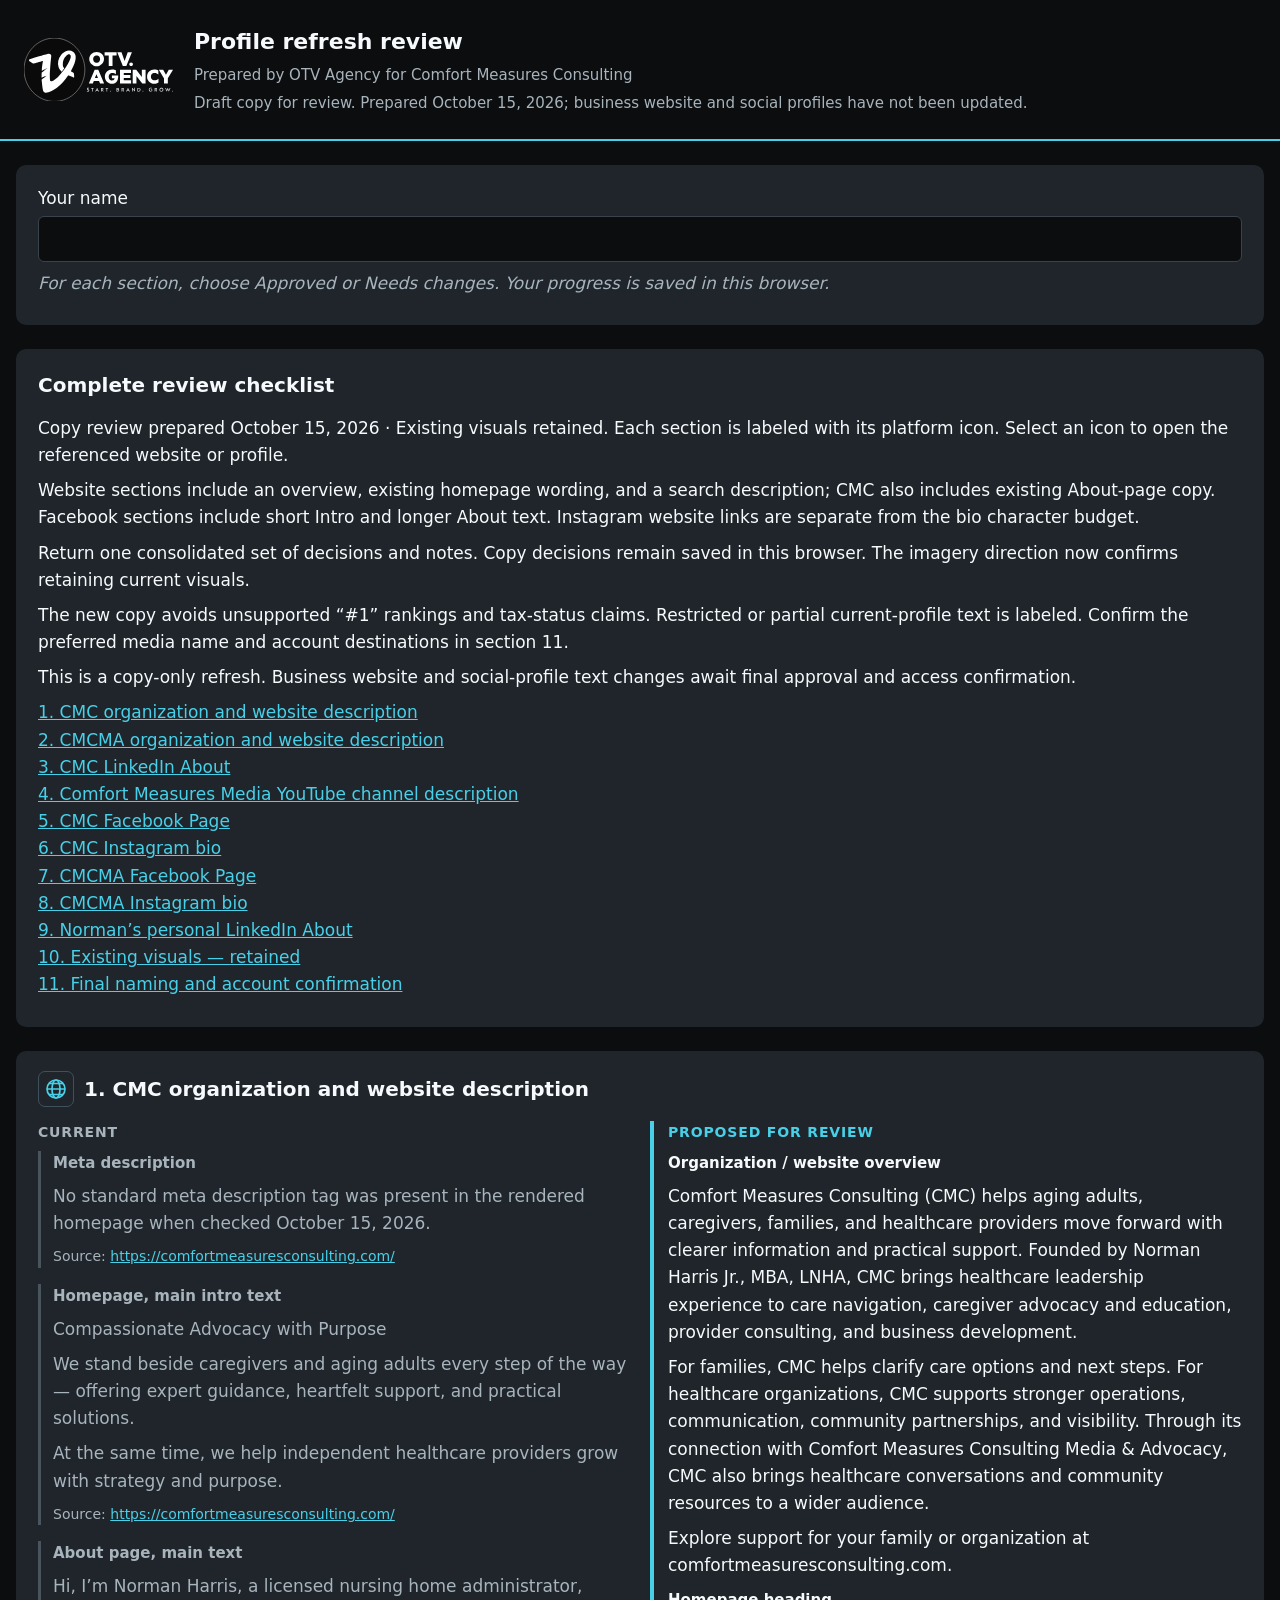
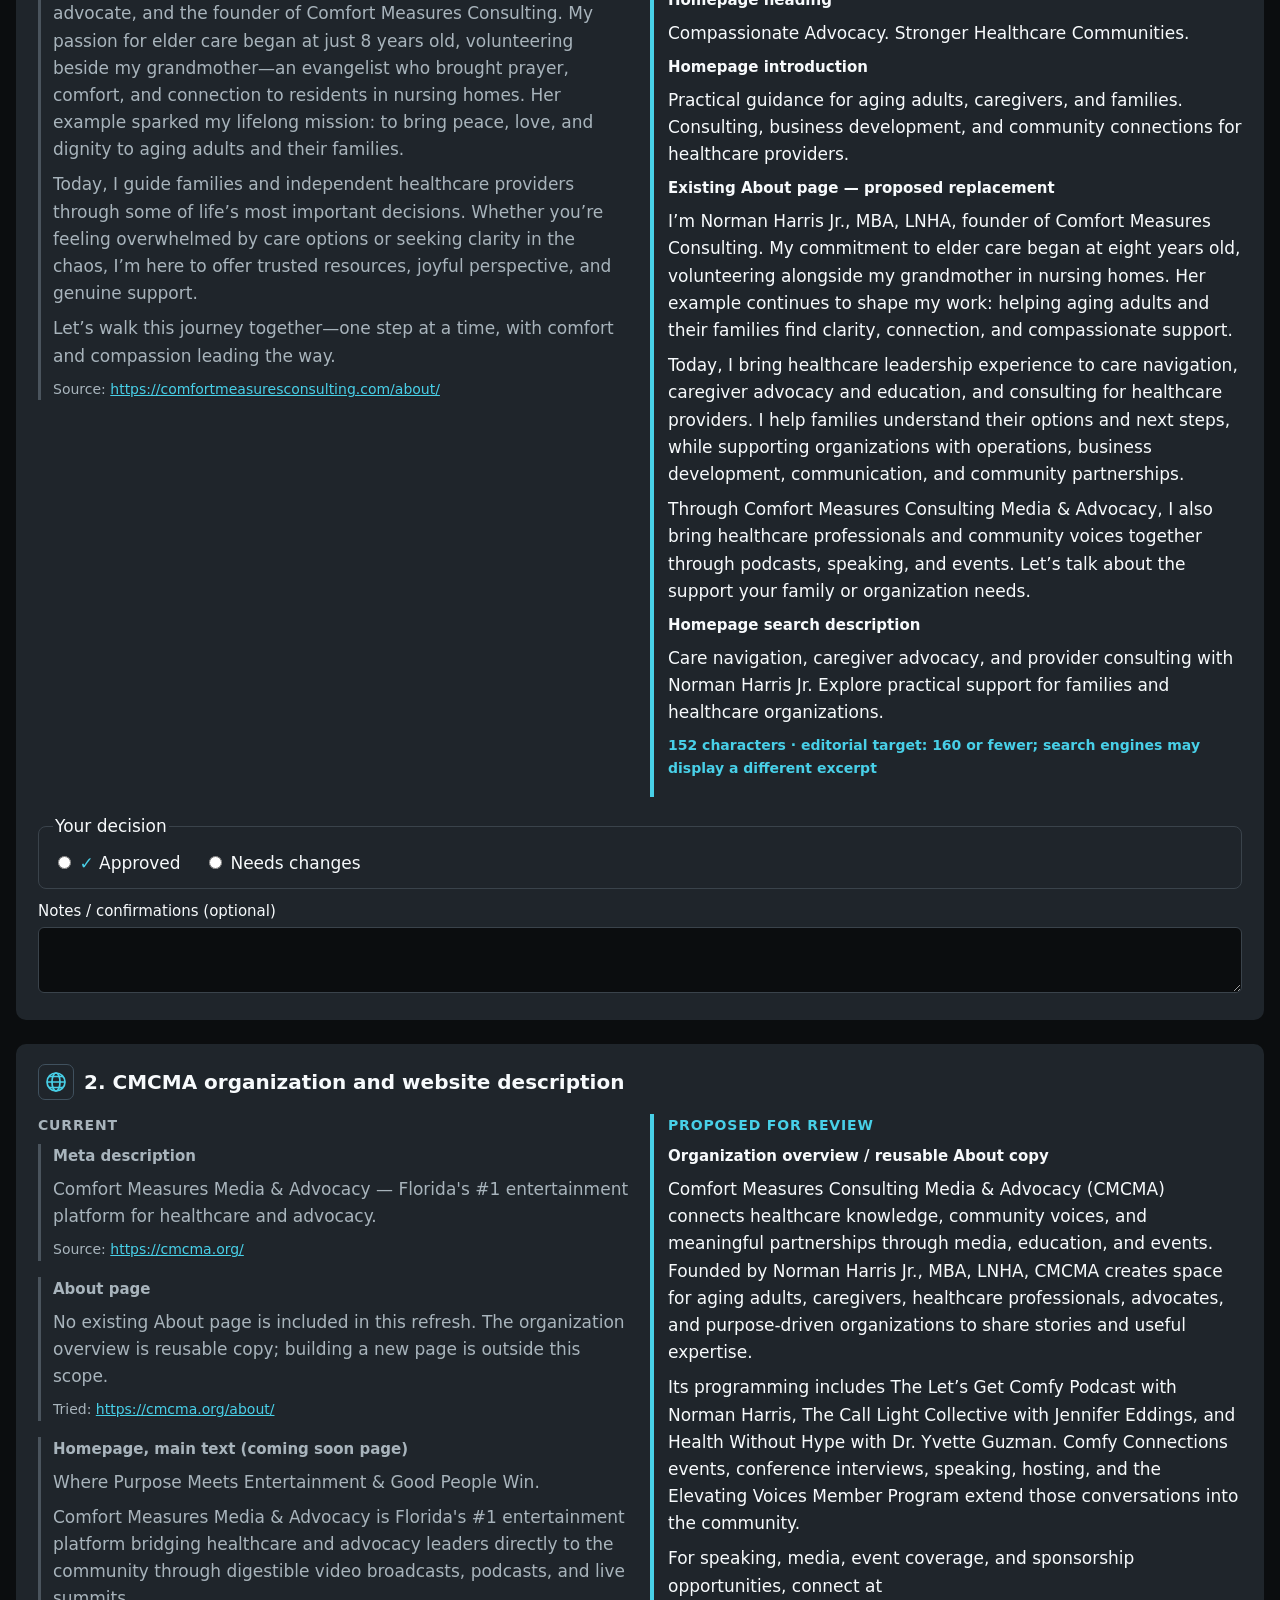
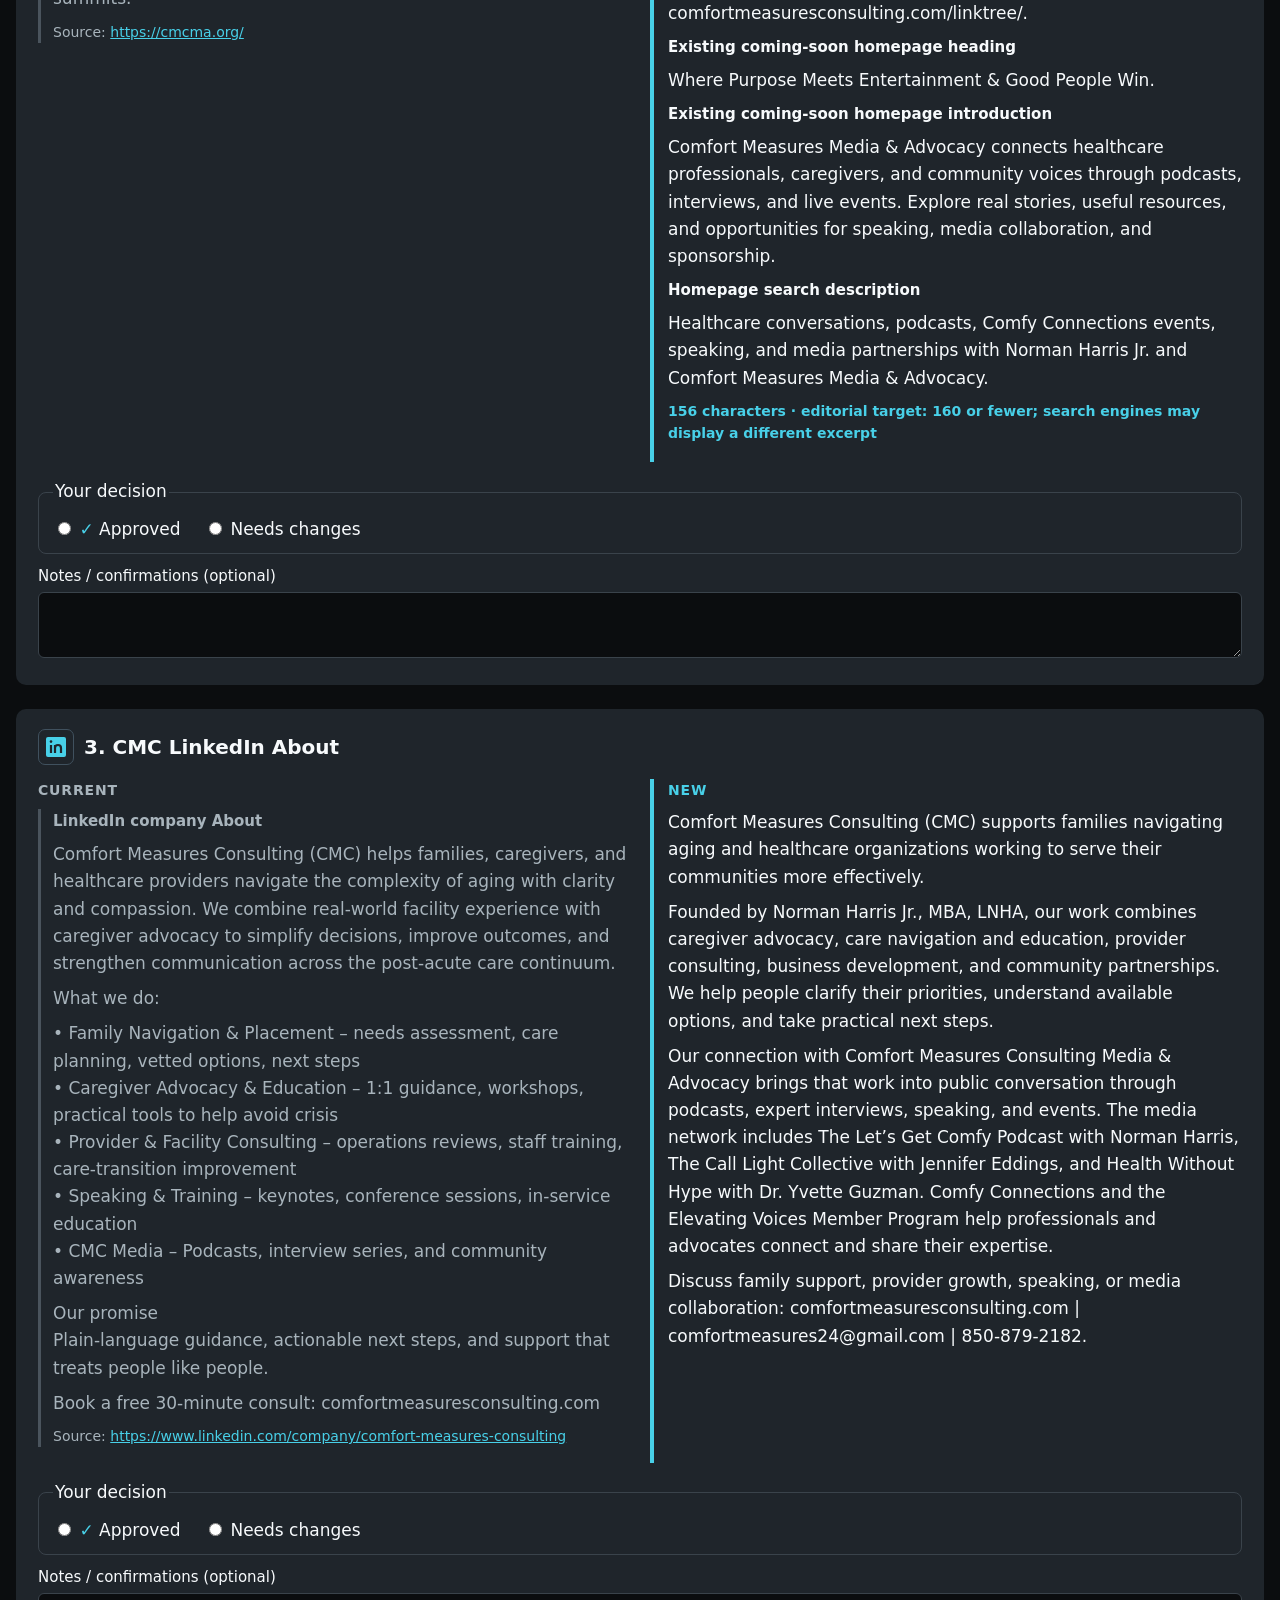
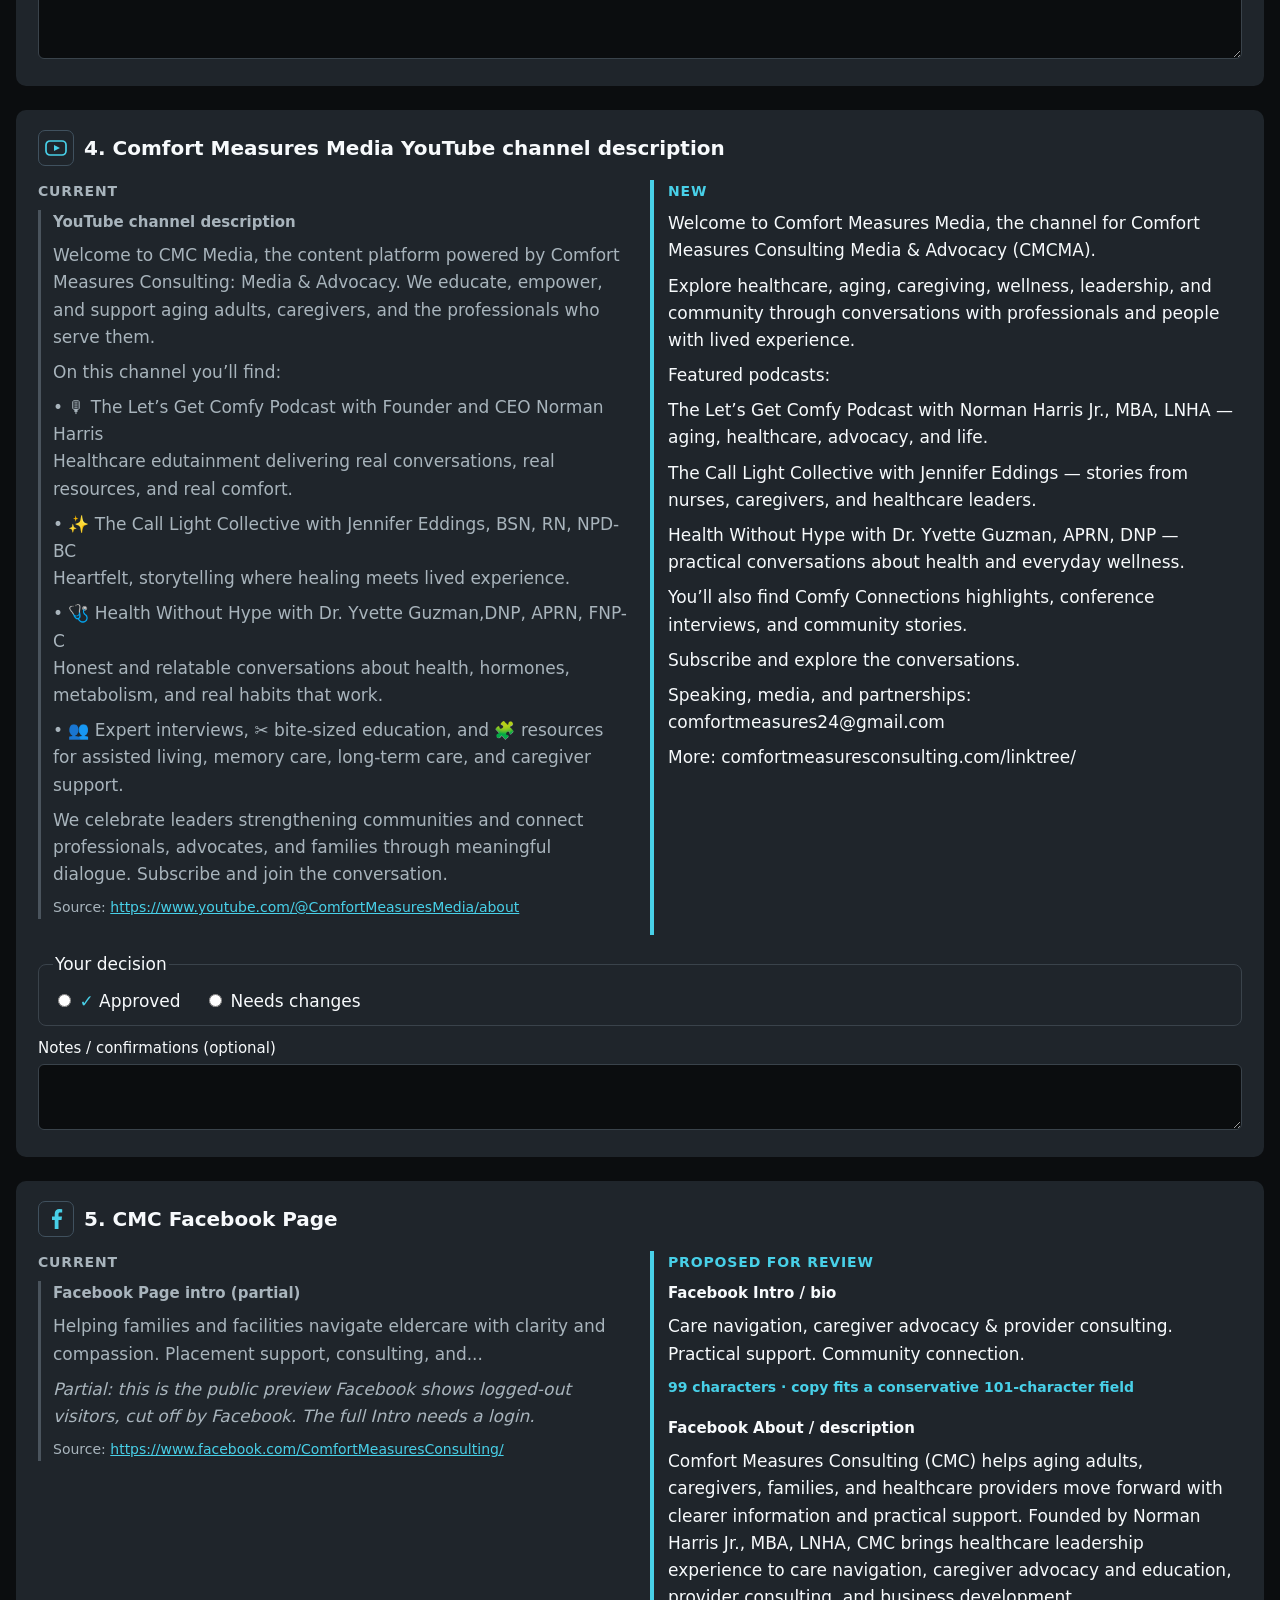
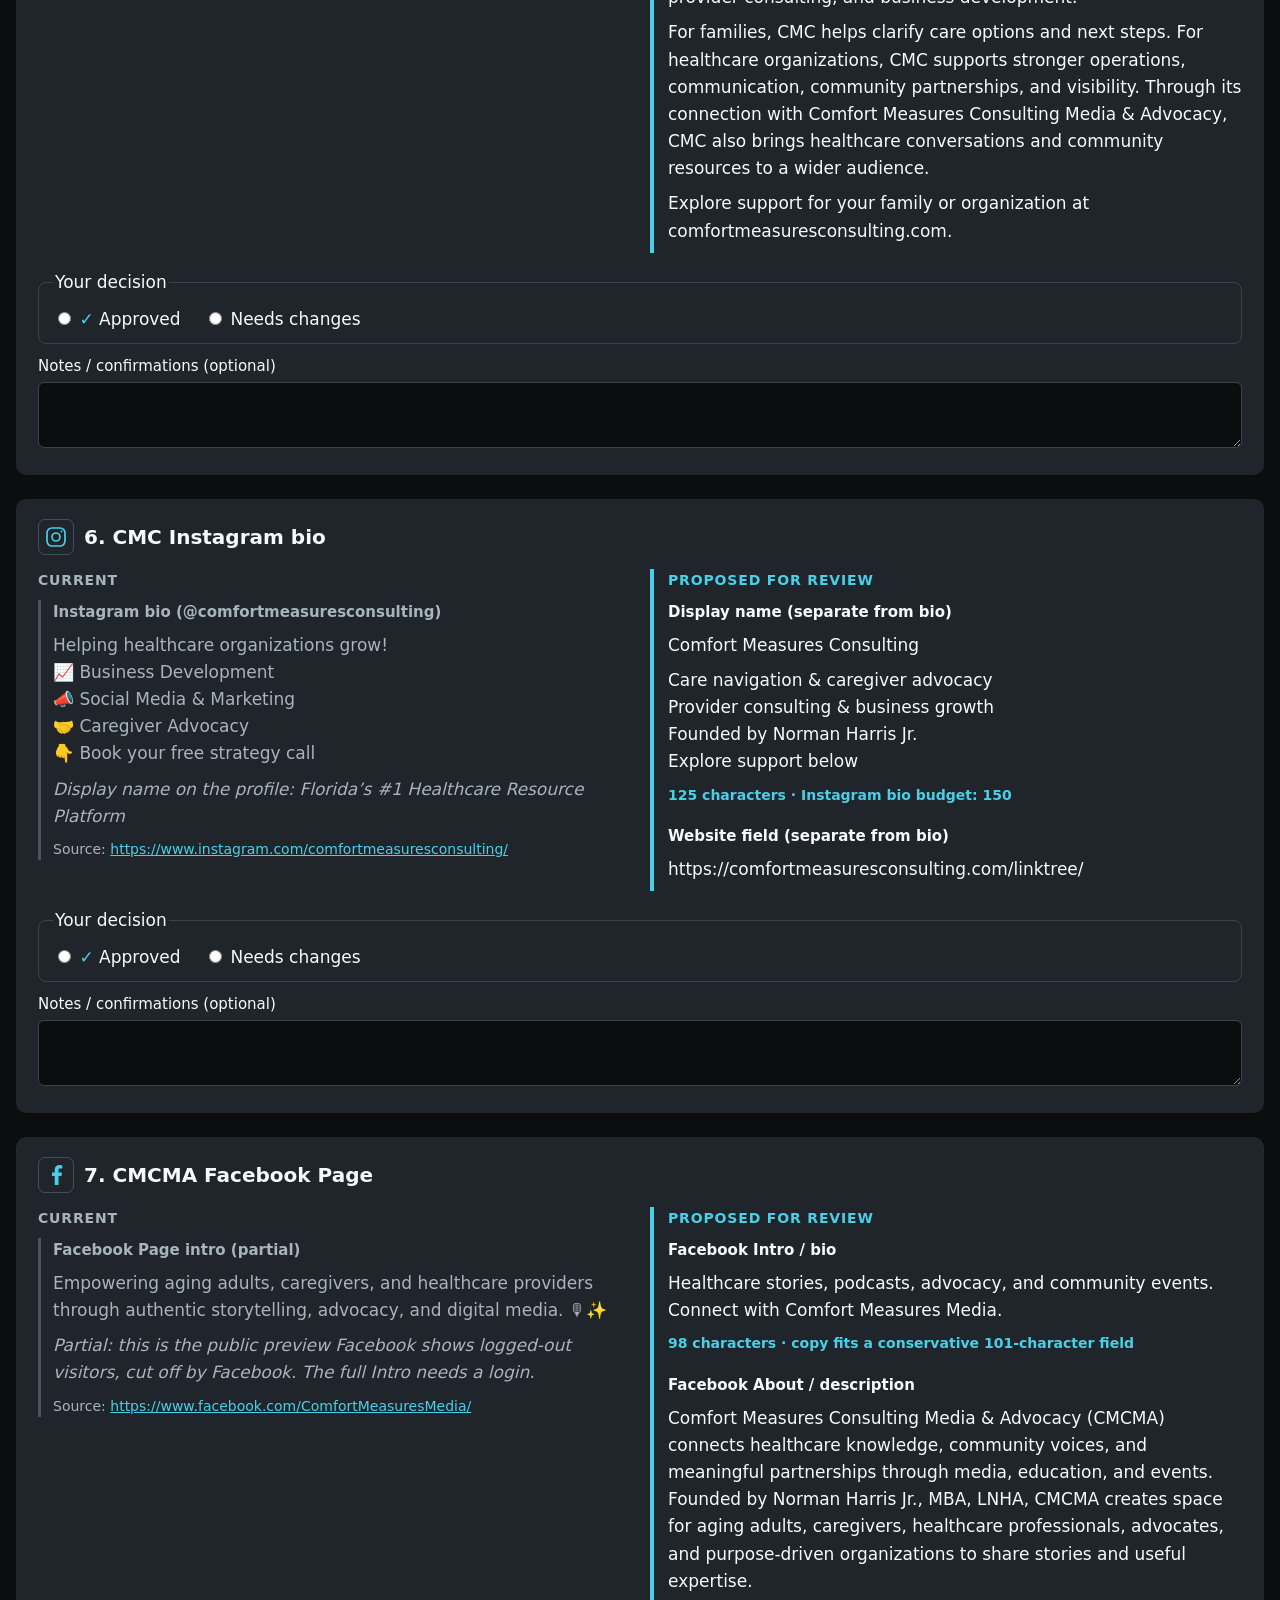
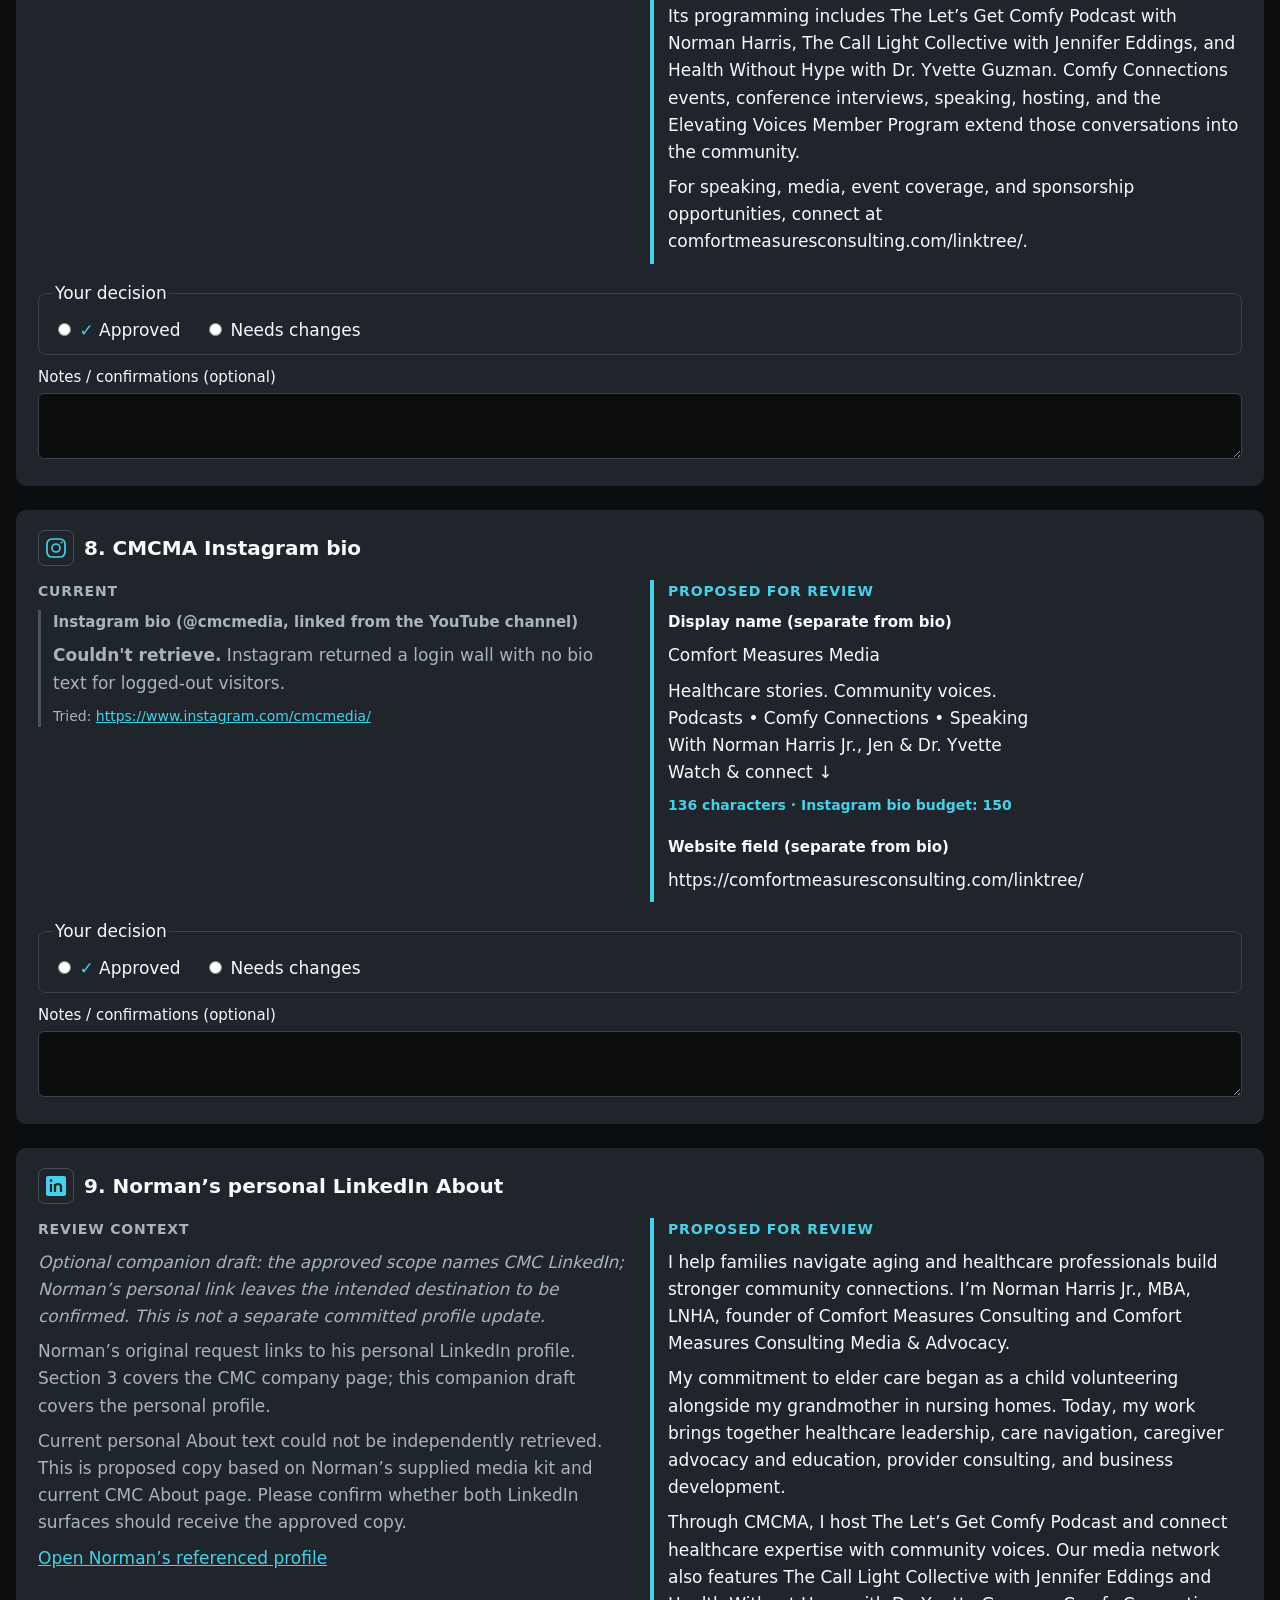
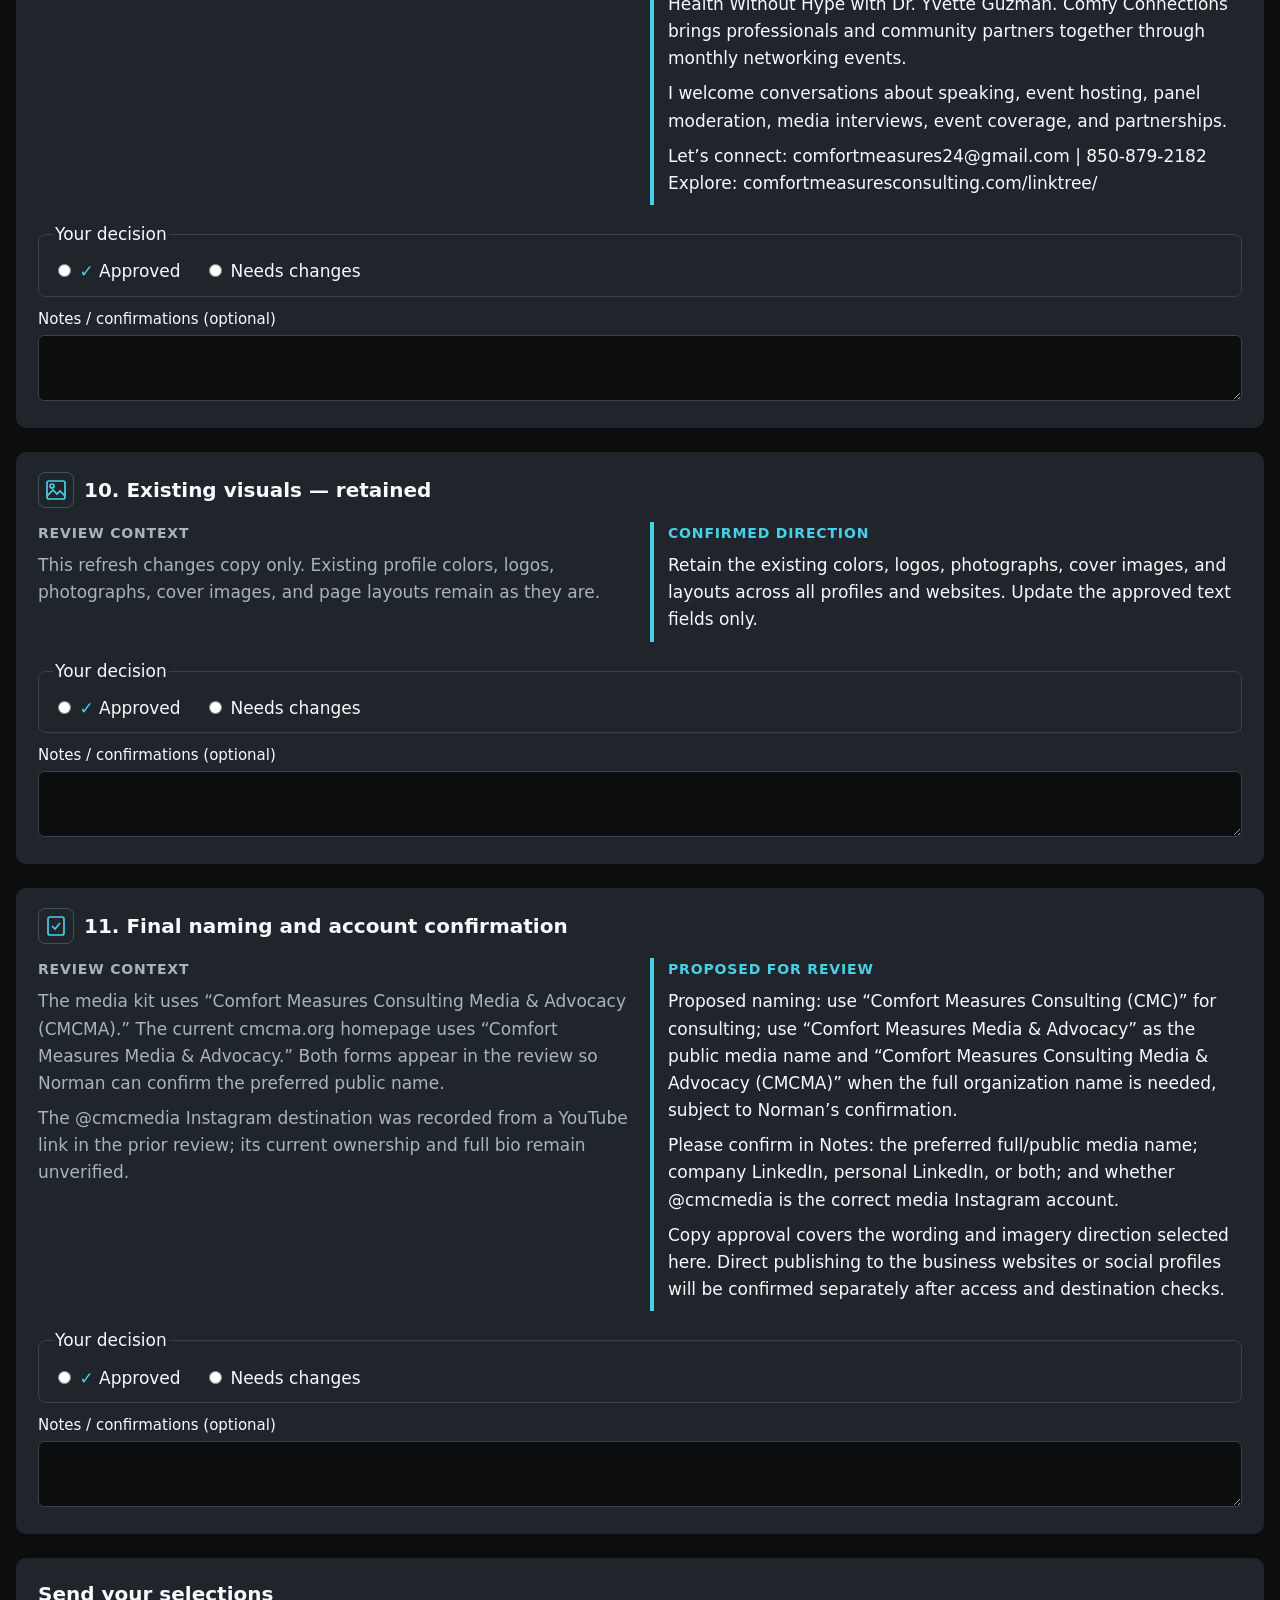
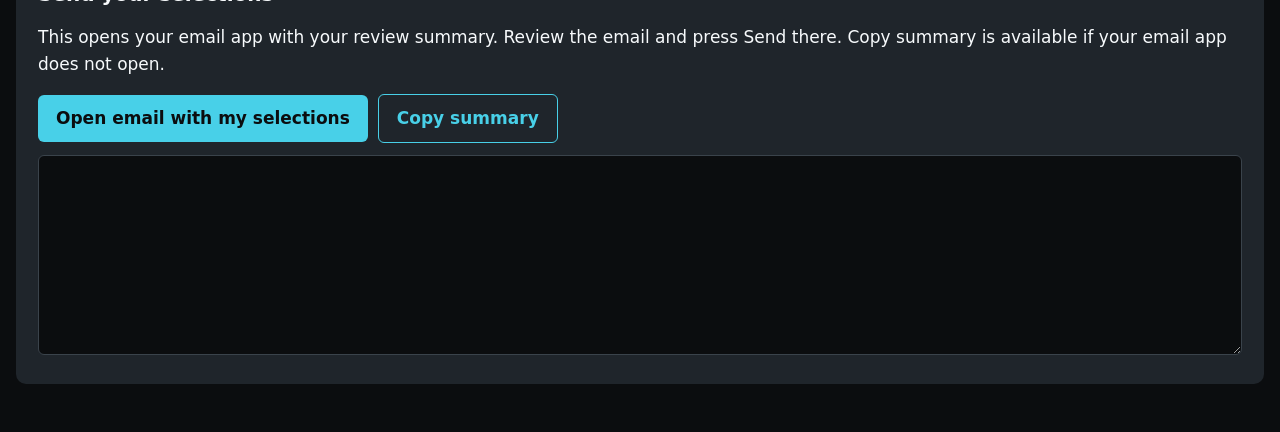
==== commit 3b7a1040: "Use profile icons and clarify copy-only refresh" ====
--- a/index.html
+++ b/index.html
@@ -1,4 +1,5 @@
 <!DOCTYPE html>
+
 <html lang="en"><head><meta charset="utf-8"/><meta content="width=device-width,initial-scale=1" name="viewport"/><meta content="noindex, nofollow" name="robots"/><title>Profile refresh review | OTV Agency</title><style>:root{--bg:#0b0d0f;--surface:#1f252b;--white:#f7fafc;--muted:#a8b4bc;--cyan:#48d0e8;--cyan-d:#1ba8c4}
 body{font-family:system-ui,-apple-system,"Segoe UI",Roboto,Helvetica,Arial,sans-serif;font-size:17px;line-height:1.6;margin:0;background:var(--bg);color:var(--white)}
 header{padding:24px;border-bottom:2px solid var(--cyan);display:flex;gap:20px;align-items:center;flex-wrap:wrap}.logo{width:150px;height:auto}
@@ -16,7 +17,8 @@
 .notes,.editbox label{display:block;font-size:15px;margin-top:8px}
 button{font:inherit;font-weight:600;background:var(--cyan);color:var(--bg);border:0;border-radius:6px;padding:10px 18px;margin:8px 10px 0 0;cursor:pointer}button.alt{background:transparent;color:var(--cyan);border:1px solid var(--cyan)}
 #status{color:var(--muted);font-size:15px}#summary{min-height:200px}
-.grid>div{min-width:0}html{scroll-behavior:smooth}h2{scroll-margin-top:20px}.count{margin-bottom:18px}.card p{overflow-wrap:anywhere}@media(max-width:500px){.card,.who,.send{padding:16px}fieldset label{display:block;white-space:normal}}</style></head><body>
+.grid>div{min-width:0}html{scroll-behavior:smooth}h2{scroll-margin-top:20px}.count{margin-bottom:18px}.card p{overflow-wrap:anywhere}@media(max-width:500px){.card,.who,.send{padding:16px}fieldset label{display:block;white-space:normal}}
+.section-platform-icon{display:inline-flex;align-items:center;justify-content:center;width:34px;height:34px;flex:0 0 34px;color:var(--cyan);vertical-align:middle;margin-right:10px;border:1px solid #40515e;border-radius:7px;text-decoration:none}.section-platform-icon svg{display:block}.section-platform-icon:focus-visible{outline:2px solid var(--white);outline-offset:3px}.card h2{display:flex;align-items:center;gap:0}.card h2::after{margin-left:8px}</style></head><body>
 <header>
 <svg aria-label="OTV Agency" class="logo" fill="#FFFFFF" id="Layer_1" role="img" version="1.1" viewbox="0 0 425 180" xmlns="http://www.w3.org/2000/svg">
 <defs>
@@ -68,8 +70,8 @@
 </g>
 </g>
 </svg><div><h1>Profile refresh review</h1><p>Prepared by OTV Agency for Comfort Measures Consulting</p><p>Draft copy for review. Prepared October 15, 2026; business website and social profiles have not been updated.</p></div></header><main>
-<div class="who"><label>Your name<input autocomplete="name" id="who" type="text"/></label><p class="empty">For each section, choose Approved or Needs changes. Your progress is saved in this browser.</p></div><div class="who"><h2>Complete review checklist</h2><p>Review version: October 15, 2026 · Complete copy review v3. All eight original profile sections now contain proposed copy. Norman’s referenced personal LinkedIn and the included imagery review are covered below.</p><p>Website sections include an overview, existing homepage wording, and a search description; CMC also includes existing About-page copy. Facebook sections include short Intro and longer About text. Instagram website links are separate from the bio character budget.</p><p>Please review all 11 sections and return one consolidated set of decisions and notes. Earlier browser selections remain saved with the previous version; this revised copy starts undecided.</p><p>The new copy avoids unsupported “#1” rankings and tax-status claims. Restricted or partial current-profile text is labeled. Confirm the preferred media name and account destinations in section 11.</p><p>Only this review page is being updated. Business website and social-profile changes await final approval and access confirmation.</p><p><a href="#s1">1. CMC organization and website description</a><br/><a href="#s2">2. CMCMA organization and website description</a><br/><a href="#s3">3. CMC LinkedIn About</a><br/><a href="#s4">4. Comfort Measures Media YouTube channel description</a><br/><a href="#s5">5. CMC Facebook Page</a><br/><a href="#s6">6. CMC Instagram bio</a><br/><a href="#s7">7. CMCMA Facebook Page</a><br/><a href="#s8">8. CMCMA Instagram bio</a><br/><a href="#s9">9. Norman’s personal LinkedIn About</a><br/><a href="#s10">10. Existing profile and cover imagery</a><br/><a href="#s11">11. Final naming and account confirmation</a><br/></p></div>
-<article class="card" data-id="s1" data-limit="0" data-title="CMC organization and website description"><h2 id="s1">1. CMC organization and website description</h2><div class="grid"><div class="cur"><h3>Current</h3><div class="item"><div class="lbl">Meta description</div><p>No standard meta description tag was present in the rendered homepage when checked October 15, 2026.</p><div class="src">Source: <a href="https://comfortmeasuresconsulting.com/">https://comfortmeasuresconsulting.com/</a></div></div><div class="item"><div class="lbl">Homepage, main intro text</div><p>Compassionate Advocacy with Purpose</p><p>We stand beside caregivers and aging adults every step of the way — offering expert guidance, heartfelt support, and practical solutions.</p><p>At the same time, we help independent healthcare providers grow with strategy and purpose.</p><div class="src">Source: <a href="https://comfortmeasuresconsulting.com/">https://comfortmeasuresconsulting.com/</a></div></div><div class="item"><div class="lbl">About page, main text</div><p>Hi, I’m Norman Harris, a licensed nursing home administrator, advocate, and the founder of Comfort Measures Consulting. My passion for elder care began at just 8 years old, volunteering beside my grandmother—an evangelist who brought prayer, comfort, and connection to residents in nursing homes. Her example sparked my lifelong mission: to bring peace, love, and dignity to aging adults and their families.</p><p>Today, I guide families and independent healthcare providers through some of life’s most important decisions. Whether you’re feeling overwhelmed by care options or seeking clarity in the chaos, I’m here to offer trusted resources, joyful perspective, and genuine support.</p><p>Let’s walk this journey together—one step at a time, with comfort and compassion leading the way.</p><div class="src">Source: <a href="https://comfortmeasuresconsulting.com/about/">https://comfortmeasuresconsulting.com/about/</a></div></div></div><div class="new"><h3>Proposed for review</h3><div class="lbl">Organization / website overview</div><p style="white-space:pre-line">Comfort Measures Consulting (CMC) helps aging adults, caregivers, families, and healthcare providers move forward with clearer information and practical support. Founded by Norman Harris Jr., MBA, LNHA, CMC brings healthcare leadership experience to care navigation, caregiver advocacy and education, provider consulting, and business development.</p><p style="white-space:pre-line">For families, CMC helps clarify care options and next steps. For healthcare organizations, CMC supports stronger operations, communication, community partnerships, and visibility. Through its connection with Comfort Measures Consulting Media &amp; Advocacy, CMC also brings healthcare conversations and community resources to a wider audience.</p><p style="white-space:pre-line">Explore support for your family or organization at comfortmeasuresconsulting.com.</p><div class="lbl">Homepage heading</div><p style="white-space:pre-line">Compassionate Advocacy. Stronger Healthcare Communities.</p><div class="lbl">Homepage introduction</div><p style="white-space:pre-line">Practical guidance for aging adults, caregivers, and families. Consulting, business development, and community connections for healthcare providers.</p><div class="lbl">Existing About page — proposed replacement</div><p style="white-space:pre-line">I’m Norman Harris Jr., MBA, LNHA, founder of Comfort Measures Consulting. My commitment to elder care began at eight years old, volunteering alongside my grandmother in nursing homes. Her example continues to shape my work: helping aging adults and their families find clarity, connection, and compassionate support.</p><p style="white-space:pre-line">Today, I bring healthcare leadership experience to care navigation, caregiver advocacy and education, and consulting for healthcare providers. I help families understand their options and next steps, while supporting organizations with operations, business development, communication, and community partnerships.</p><p style="white-space:pre-line">Through Comfort Measures Consulting Media &amp; Advocacy, I also bring healthcare professionals and community voices together through podcasts, speaking, and events. Let’s talk about the support your family or organization needs.</p><div class="lbl">Homepage search description</div><p style="white-space:pre-line">Care navigation, caregiver advocacy, and provider consulting with Norman Harris Jr. Explore practical support for families and healthcare organizations.</p><div class="count">152 characters · editorial target: 160 or fewer; search engines may display a different excerpt</div><textarea class="newsrc" hidden="">Organization / website overview
+<div class="who"><label>Your name<input autocomplete="name" id="who" type="text"/></label><p class="empty">For each section, choose Approved or Needs changes. Your progress is saved in this browser.</p></div><div class="who"><h2>Complete review checklist</h2><p>Copy review prepared October 15, 2026 · Existing visuals retained. Each section is labeled with its platform icon. Select an icon to open the referenced website or profile.</p><p>Website sections include an overview, existing homepage wording, and a search description; CMC also includes existing About-page copy. Facebook sections include short Intro and longer About text. Instagram website links are separate from the bio character budget.</p><p>Return one consolidated set of decisions and notes. Copy decisions remain saved in this browser. The imagery direction now confirms retaining current visuals.</p><p>The new copy avoids unsupported “#1” rankings and tax-status claims. Restricted or partial current-profile text is labeled. Confirm the preferred media name and account destinations in section 11.</p><p>This is a copy-only refresh. Business website and social-profile text changes await final approval and access confirmation.</p><p><a href="#s1">1. CMC organization and website description</a><br/><a href="#s2">2. CMCMA organization and website description</a><br/><a href="#s3">3. CMC LinkedIn About</a><br/><a href="#s4">4. Comfort Measures Media YouTube channel description</a><br/><a href="#s5">5. CMC Facebook Page</a><br/><a href="#s6">6. CMC Instagram bio</a><br/><a href="#s7">7. CMCMA Facebook Page</a><br/><a href="#s8">8. CMCMA Instagram bio</a><br/><a href="#s9">9. Norman’s personal LinkedIn About</a><br/><a href="#s10">10. Existing visuals — retained</a><br/><a href="#s11">11. Final naming and account confirmation</a><br/></p></div>
+<article class="card" data-id="s1" data-limit="0" data-title="CMC organization and website description"><h2 id="s1"><a aria-label="Open CMC website" class="section-platform-icon" href="https://comfortmeasuresconsulting.com/" rel="noopener" target="_blank" title="Open CMC website"><svg aria-hidden="true" fill="none" height="24" stroke="currentColor" stroke-width="1.7" viewbox="0 0 24 24" width="24"><circle cx="12" cy="12" r="9"></circle><ellipse cx="12" cy="12" rx="4" ry="9"></ellipse><path d="M3 12h18M5 6.5h14M5 17.5h14"></path></svg></a>1. CMC organization and website description</h2><div class="grid"><div class="cur"><h3>Current</h3><div class="item"><div class="lbl">Meta description</div><p>No standard meta description tag was present in the rendered homepage when checked October 15, 2026.</p><div class="src">Source: <a href="https://comfortmeasuresconsulting.com/">https://comfortmeasuresconsulting.com/</a></div></div><div class="item"><div class="lbl">Homepage, main intro text</div><p>Compassionate Advocacy with Purpose</p><p>We stand beside caregivers and aging adults every step of the way — offering expert guidance, heartfelt support, and practical solutions.</p><p>At the same time, we help independent healthcare providers grow with strategy and purpose.</p><div class="src">Source: <a href="https://comfortmeasuresconsulting.com/">https://comfortmeasuresconsulting.com/</a></div></div><div class="item"><div class="lbl">About page, main text</div><p>Hi, I’m Norman Harris, a licensed nursing home administrator, advocate, and the founder of Comfort Measures Consulting. My passion for elder care began at just 8 years old, volunteering beside my grandmother—an evangelist who brought prayer, comfort, and connection to residents in nursing homes. Her example sparked my lifelong mission: to bring peace, love, and dignity to aging adults and their families.</p><p>Today, I guide families and independent healthcare providers through some of life’s most important decisions. Whether you’re feeling overwhelmed by care options or seeking clarity in the chaos, I’m here to offer trusted resources, joyful perspective, and genuine support.</p><p>Let’s walk this journey together—one step at a time, with comfort and compassion leading the way.</p><div class="src">Source: <a href="https://comfortmeasuresconsulting.com/about/">https://comfortmeasuresconsulting.com/about/</a></div></div></div><div class="new"><h3>Proposed for review</h3><div class="lbl">Organization / website overview</div><p style="white-space:pre-line">Comfort Measures Consulting (CMC) helps aging adults, caregivers, families, and healthcare providers move forward with clearer information and practical support. Founded by Norman Harris Jr., MBA, LNHA, CMC brings healthcare leadership experience to care navigation, caregiver advocacy and education, provider consulting, and business development.</p><p style="white-space:pre-line">For families, CMC helps clarify care options and next steps. For healthcare organizations, CMC supports stronger operations, communication, community partnerships, and visibility. Through its connection with Comfort Measures Consulting Media &amp; Advocacy, CMC also brings healthcare conversations and community resources to a wider audience.</p><p style="white-space:pre-line">Explore support for your family or organization at comfortmeasuresconsulting.com.</p><div class="lbl">Homepage heading</div><p style="white-space:pre-line">Compassionate Advocacy. Stronger Healthcare Communities.</p><div class="lbl">Homepage introduction</div><p style="white-space:pre-line">Practical guidance for aging adults, caregivers, and families. Consulting, business development, and community connections for healthcare providers.</p><div class="lbl">Existing About page — proposed replacement</div><p style="white-space:pre-line">I’m Norman Harris Jr., MBA, LNHA, founder of Comfort Measures Consulting. My commitment to elder care began at eight years old, volunteering alongside my grandmother in nursing homes. Her example continues to shape my work: helping aging adults and their families find clarity, connection, and compassionate support.</p><p style="white-space:pre-line">Today, I bring healthcare leadership experience to care navigation, caregiver advocacy and education, and consulting for healthcare providers. I help families understand their options and next steps, while supporting organizations with operations, business development, communication, and community partnerships.</p><p style="white-space:pre-line">Through Comfort Measures Consulting Media &amp; Advocacy, I also bring healthcare professionals and community voices together through podcasts, speaking, and events. Let’s talk about the support your family or organization needs.</p><div class="lbl">Homepage search description</div><p style="white-space:pre-line">Care navigation, caregiver advocacy, and provider consulting with Norman Harris Jr. Explore practical support for families and healthcare organizations.</p><div class="count">152 characters · editorial target: 160 or fewer; search engines may display a different excerpt</div><textarea class="newsrc" hidden="">Organization / website overview
 Comfort Measures Consulting (CMC) helps aging adults, caregivers, families, and healthcare providers move forward with clearer information and practical support. Founded by Norman Harris Jr., MBA, LNHA, CMC brings healthcare leadership experience to care navigation, caregiver advocacy and education, provider consulting, and business development.
 
 For families, CMC helps clarify care options and next steps. For healthcare organizations, CMC supports stronger operations, communication, community partnerships, and visibility. Through its connection with Comfort Measures Consulting Media &amp; Advocacy, CMC also brings healthcare conversations and community resources to a wider audience.
@@ -95,7 +97,7 @@
 <label class="opt ok"><input name="c1" type="radio" value="approved"/> <span aria-hidden="true" class="mark">✓</span> Approved</label>
 <label class="opt"><input name="c1" type="radio" value="changes"/> Needs changes</label></fieldset>
 <div class="editbox" hidden=""><label>Your proposed changes<textarea class="edit" rows="9"></textarea></label><div class="live"></div>
-</div><label class="notes">Notes / confirmations (optional)<textarea class="notebox" rows="2"></textarea></label></article><article class="card" data-id="s2" data-limit="0" data-title="CMCMA organization and website description"><h2 id="s2">2. CMCMA organization and website description</h2><div class="grid"><div class="cur"><h3>Current</h3><div class="item"><div class="lbl">Meta description</div><p>Comfort Measures Media &amp; Advocacy — Florida's #1 entertainment platform for healthcare and advocacy.</p><div class="src">Source: <a href="https://cmcma.org/">https://cmcma.org/</a></div></div><div class="item"><div class="lbl">About page</div><p>No existing About page is included in this refresh. The organization overview is reusable copy; building a new page is outside this scope.</p><div class="src">Tried: <a href="https://cmcma.org/about/">https://cmcma.org/about/</a></div></div><div class="item"><div class="lbl">Homepage, main text (coming soon page)</div><p>Where Purpose Meets Entertainment &amp; Good People Win.</p><p>Comfort Measures Media &amp; Advocacy is Florida's #1 entertainment platform bridging healthcare and advocacy leaders directly to the community through digestible video broadcasts, podcasts, and live summits.</p><div class="src">Source: <a href="https://cmcma.org/">https://cmcma.org/</a></div></div></div><div class="new"><h3>Proposed for review</h3><div class="lbl">Organization overview / reusable About copy</div><p style="white-space:pre-line">Comfort Measures Consulting Media &amp; Advocacy (CMCMA) connects healthcare knowledge, community voices, and meaningful partnerships through media, education, and events. Founded by Norman Harris Jr., MBA, LNHA, CMCMA creates space for aging adults, caregivers, healthcare professionals, advocates, and purpose-driven organizations to share stories and useful expertise.</p><p style="white-space:pre-line">Its programming includes The Let’s Get Comfy Podcast with Norman Harris, The Call Light Collective with Jennifer Eddings, and Health Without Hype with Dr. Yvette Guzman. Comfy Connections events, conference interviews, speaking, hosting, and the Elevating Voices Member Program extend those conversations into the community.</p><p style="white-space:pre-line">For speaking, media, event coverage, and sponsorship opportunities, connect at comfortmeasuresconsulting.com/linktree/.</p><div class="lbl">Existing coming-soon homepage heading</div><p style="white-space:pre-line">Where Purpose Meets Entertainment &amp; Good People Win.</p><div class="lbl">Existing coming-soon homepage introduction</div><p style="white-space:pre-line">Comfort Measures Media &amp; Advocacy connects healthcare professionals, caregivers, and community voices through podcasts, interviews, and live events. Explore real stories, useful resources, and opportunities for speaking, media collaboration, and sponsorship.</p><div class="lbl">Homepage search description</div><p style="white-space:pre-line">Healthcare conversations, podcasts, Comfy Connections events, speaking, and media partnerships with Norman Harris Jr. and Comfort Measures Media &amp; Advocacy.</p><div class="count">156 characters · editorial target: 160 or fewer; search engines may display a different excerpt</div><textarea class="newsrc" hidden="">Organization overview / reusable About copy
+</div><label class="notes">Notes / confirmations (optional)<textarea class="notebox" rows="2"></textarea></label></article><article class="card" data-id="s2" data-limit="0" data-title="CMCMA organization and website description"><h2 id="s2"><a aria-label="Open CMCMA website" class="section-platform-icon" href="https://cmcma.org/" rel="noopener" target="_blank" title="Open CMCMA website"><svg aria-hidden="true" fill="none" height="24" stroke="currentColor" stroke-width="1.7" viewbox="0 0 24 24" width="24"><circle cx="12" cy="12" r="9"></circle><ellipse cx="12" cy="12" rx="4" ry="9"></ellipse><path d="M3 12h18M5 6.5h14M5 17.5h14"></path></svg></a>2. CMCMA organization and website description</h2><div class="grid"><div class="cur"><h3>Current</h3><div class="item"><div class="lbl">Meta description</div><p>Comfort Measures Media &amp; Advocacy — Florida's #1 entertainment platform for healthcare and advocacy.</p><div class="src">Source: <a href="https://cmcma.org/">https://cmcma.org/</a></div></div><div class="item"><div class="lbl">About page</div><p>No existing About page is included in this refresh. The organization overview is reusable copy; building a new page is outside this scope.</p><div class="src">Tried: <a href="https://cmcma.org/about/">https://cmcma.org/about/</a></div></div><div class="item"><div class="lbl">Homepage, main text (coming soon page)</div><p>Where Purpose Meets Entertainment &amp; Good People Win.</p><p>Comfort Measures Media &amp; Advocacy is Florida's #1 entertainment platform bridging healthcare and advocacy leaders directly to the community through digestible video broadcasts, podcasts, and live summits.</p><div class="src">Source: <a href="https://cmcma.org/">https://cmcma.org/</a></div></div></div><div class="new"><h3>Proposed for review</h3><div class="lbl">Organization overview / reusable About copy</div><p style="white-space:pre-line">Comfort Measures Consulting Media &amp; Advocacy (CMCMA) connects healthcare knowledge, community voices, and meaningful partnerships through media, education, and events. Founded by Norman Harris Jr., MBA, LNHA, CMCMA creates space for aging adults, caregivers, healthcare professionals, advocates, and purpose-driven organizations to share stories and useful expertise.</p><p style="white-space:pre-line">Its programming includes The Let’s Get Comfy Podcast with Norman Harris, The Call Light Collective with Jennifer Eddings, and Health Without Hype with Dr. Yvette Guzman. Comfy Connections events, conference interviews, speaking, hosting, and the Elevating Voices Member Program extend those conversations into the community.</p><p style="white-space:pre-line">For speaking, media, event coverage, and sponsorship opportunities, connect at comfortmeasuresconsulting.com/linktree/.</p><div class="lbl">Existing coming-soon homepage heading</div><p style="white-space:pre-line">Where Purpose Meets Entertainment &amp; Good People Win.</p><div class="lbl">Existing coming-soon homepage introduction</div><p style="white-space:pre-line">Comfort Measures Media &amp; Advocacy connects healthcare professionals, caregivers, and community voices through podcasts, interviews, and live events. Explore real stories, useful resources, and opportunities for speaking, media collaboration, and sponsorship.</p><div class="lbl">Homepage search description</div><p style="white-space:pre-line">Healthcare conversations, podcasts, Comfy Connections events, speaking, and media partnerships with Norman Harris Jr. and Comfort Measures Media &amp; Advocacy.</p><div class="count">156 characters · editorial target: 160 or fewer; search engines may display a different excerpt</div><textarea class="newsrc" hidden="">Organization overview / reusable About copy
 Comfort Measures Consulting Media &amp; Advocacy (CMCMA) connects healthcare knowledge, community voices, and meaningful partnerships through media, education, and events. Founded by Norman Harris Jr., MBA, LNHA, CMCMA creates space for aging adults, caregivers, healthcare professionals, advocates, and purpose-driven organizations to share stories and useful expertise.
 
 Its programming includes The Let’s Get Comfy Podcast with Norman Harris, The Call Light Collective with Jennifer Eddings, and Health Without Hype with Dr. Yvette Guzman. Comfy Connections events, conference interviews, speaking, hosting, and the Elevating Voices Member Program extend those conversations into the community.
@@ -114,7 +116,7 @@
 <label class="opt ok"><input name="c2" type="radio" value="approved"/> <span aria-hidden="true" class="mark">✓</span> Approved</label>
 <label class="opt"><input name="c2" type="radio" value="changes"/> Needs changes</label></fieldset>
 <div class="editbox" hidden=""><label>Your proposed changes<textarea class="edit" rows="9"></textarea></label><div class="live"></div>
-</div><label class="notes">Notes / confirmations (optional)<textarea class="notebox" rows="2"></textarea></label></article><article class="card" data-id="s3" data-limit="2000" data-title="CMC LinkedIn About"><h2 id="s3">3. CMC LinkedIn About</h2><div class="grid"><div class="cur"><h3>Current</h3><div class="item"><div class="lbl">LinkedIn company About</div><p>Comfort Measures Consulting (CMC) helps families, caregivers, and healthcare providers navigate the complexity of aging with clarity and compassion. We combine real-world facility experience with caregiver advocacy to simplify decisions, improve outcomes, and strengthen communication across the post-acute care continuum.</p><p>What we do:</p><p>• Family Navigation &amp; Placement – needs assessment, care planning, vetted options, next steps<br/>• Caregiver Advocacy &amp; Education – 1:1 guidance, workshops, practical tools to help avoid crisis<br/>• Provider &amp; Facility Consulting – operations reviews, staff training, care-transition improvement<br/>• Speaking &amp; Training – keynotes, conference sessions, in-service education<br/>• CMC Media – Podcasts, interview series, and community awareness</p><p>Our promise<br/>Plain-language guidance, actionable next steps, and support that treats people like people.</p><p>Book a free 30-minute consult: comfortmeasuresconsulting.com</p><div class="src">Source: <a href="https://www.linkedin.com/company/comfort-measures-consulting">https://www.linkedin.com/company/comfort-measures-consulting</a></div></div></div><div class="new"><h3>New</h3><p>Comfort Measures Consulting (CMC) supports families navigating aging and healthcare organizations working to serve their communities more effectively.</p><p>Founded by Norman Harris Jr., MBA, LNHA, our work combines caregiver advocacy, care navigation and education, provider consulting, business development, and community partnerships. We help people clarify their priorities, understand available options, and take practical next steps.</p><p>Our connection with Comfort Measures Consulting Media &amp; Advocacy brings that work into public conversation through podcasts, expert interviews, speaking, and events. The media network includes The Let’s Get Comfy Podcast with Norman Harris, The Call Light Collective with Jennifer Eddings, and Health Without Hype with Dr. Yvette Guzman. Comfy Connections and the Elevating Voices Member Program help professionals and advocates connect and share their expertise.</p><p>Discuss family support, provider growth, speaking, or media collaboration: comfortmeasuresconsulting.com | comfortmeasures24@gmail.com | 850-879-2182.</p><textarea class="newsrc" hidden="">Comfort Measures Consulting (CMC) supports families navigating aging and healthcare organizations working to serve their communities more effectively.
+</div><label class="notes">Notes / confirmations (optional)<textarea class="notebox" rows="2"></textarea></label></article><article class="card" data-id="s3" data-limit="2000" data-title="CMC LinkedIn About"><h2 id="s3"><a aria-label="Open CMC company LinkedIn" class="section-platform-icon" href="https://www.linkedin.com/company/comfort-measures-consulting" rel="noopener" target="_blank" title="Open CMC company LinkedIn"><svg aria-hidden="true" fill="none" height="24" stroke="currentColor" stroke-width="1.7" viewbox="0 0 24 24" width="24"><rect fill="currentColor" height="20" rx="2" stroke="none" width="20" x="2" y="2"></rect><path d="M7 10v8M11 18v-8m0 3c0-4 6-4 6 0v5" stroke="#1f252b" stroke-width="2.2"></path><circle cx="7" cy="6.6" fill="#1f252b" r="1.3" stroke="none"></circle></svg></a>3. CMC LinkedIn About</h2><div class="grid"><div class="cur"><h3>Current</h3><div class="item"><div class="lbl">LinkedIn company About</div><p>Comfort Measures Consulting (CMC) helps families, caregivers, and healthcare providers navigate the complexity of aging with clarity and compassion. We combine real-world facility experience with caregiver advocacy to simplify decisions, improve outcomes, and strengthen communication across the post-acute care continuum.</p><p>What we do:</p><p>• Family Navigation &amp; Placement – needs assessment, care planning, vetted options, next steps<br/>• Caregiver Advocacy &amp; Education – 1:1 guidance, workshops, practical tools to help avoid crisis<br/>• Provider &amp; Facility Consulting – operations reviews, staff training, care-transition improvement<br/>• Speaking &amp; Training – keynotes, conference sessions, in-service education<br/>• CMC Media – Podcasts, interview series, and community awareness</p><p>Our promise<br/>Plain-language guidance, actionable next steps, and support that treats people like people.</p><p>Book a free 30-minute consult: comfortmeasuresconsulting.com</p><div class="src">Source: <a href="https://www.linkedin.com/company/comfort-measures-consulting">https://www.linkedin.com/company/comfort-measures-consulting</a></div></div></div><div class="new"><h3>New</h3><p>Comfort Measures Consulting (CMC) supports families navigating aging and healthcare organizations working to serve their communities more effectively.</p><p>Founded by Norman Harris Jr., MBA, LNHA, our work combines caregiver advocacy, care navigation and education, provider consulting, business development, and community partnerships. We help people clarify their priorities, understand available options, and take practical next steps.</p><p>Our connection with Comfort Measures Consulting Media &amp; Advocacy brings that work into public conversation through podcasts, expert interviews, speaking, and events. The media network includes The Let’s Get Comfy Podcast with Norman Harris, The Call Light Collective with Jennifer Eddings, and Health Without Hype with Dr. Yvette Guzman. Comfy Connections and the Elevating Voices Member Program help professionals and advocates connect and share their expertise.</p><p>Discuss family support, provider growth, speaking, or media collaboration: comfortmeasuresconsulting.com | comfortmeasures24@gmail.com | 850-879-2182.</p><textarea class="newsrc" hidden="">Comfort Measures Consulting (CMC) supports families navigating aging and healthcare organizations working to serve their communities more effectively.
 
 Founded by Norman Harris Jr., MBA, LNHA, our work combines caregiver advocacy, care navigation and education, provider consulting, business development, and community partnerships. We help people clarify their priorities, understand available options, and take practical next steps.
 
@@ -125,7 +127,7 @@
 <label class="opt ok"><input name="c3" type="radio" value="approved"/> <span aria-hidden="true" class="mark">✓</span> Approved</label>
 <label class="opt"><input name="c3" type="radio" value="changes"/> Needs changes</label></fieldset>
 <div class="editbox" hidden=""><label>Your proposed changes<textarea class="edit" rows="9"></textarea></label><div class="live"></div>
-</div><label class="notes">Notes / confirmations (optional)<textarea class="notebox" rows="2"></textarea></label></article><article class="card" data-id="s4" data-limit="1000" data-title="Comfort Measures Media YouTube channel description"><h2 id="s4">4. Comfort Measures Media YouTube channel description</h2><div class="grid"><div class="cur"><h3>Current</h3><div class="item"><div class="lbl">YouTube channel description</div><p>Welcome to CMC Media, the content platform powered by Comfort Measures Consulting: Media &amp; Advocacy. We educate, empower, and support aging adults, caregivers, and the professionals who serve them. </p><p>On this channel you’ll find:</p><p>• 🎙 The Let’s Get Comfy Podcast with Founder and CEO Norman Harris<br/>Healthcare edutainment delivering real conversations, real resources, and real comfort.</p><p>• ✨ The Call Light Collective with Jennifer Eddings, BSN, RN, NPD-BC<br/>Heartfelt, storytelling where healing meets lived experience.</p><p>• 🩺 Health Without Hype with Dr. Yvette Guzman,DNP, APRN, FNP-C<br/> Honest and relatable conversations about health, hormones, metabolism, and real habits that work.</p><p>• 👥 Expert interviews, ✂️ bite-sized education, and 🧩 resources for assisted living, memory care, long-term care, and caregiver support.</p><p>We celebrate leaders strengthening communities and connect professionals, advocates, and families through meaningful dialogue. Subscribe and join the conversation.</p><div class="src">Source: <a href="https://www.youtube.com/@ComfortMeasuresMedia/about">https://www.youtube.com/@ComfortMeasuresMedia/about</a></div></div></div><div class="new"><h3>New</h3><p>Welcome to Comfort Measures Media, the channel for Comfort Measures Consulting Media &amp; Advocacy (CMCMA).</p><p>Explore healthcare, aging, caregiving, wellness, leadership, and community through conversations with professionals and people with lived experience.</p><p>Featured podcasts:</p><p>The Let’s Get Comfy Podcast with Norman Harris Jr., MBA, LNHA — aging, healthcare, advocacy, and life.</p><p>The Call Light Collective with Jennifer Eddings — stories from nurses, caregivers, and healthcare leaders.</p><p>Health Without Hype with Dr. Yvette Guzman, APRN, DNP — practical conversations about health and everyday wellness.</p><p>You’ll also find Comfy Connections highlights, conference interviews, and community stories.</p><p>Subscribe and explore the conversations.</p><p>Speaking, media, and partnerships: comfortmeasures24@gmail.com</p><p>More: comfortmeasuresconsulting.com/linktree/</p><textarea class="newsrc" hidden="">Welcome to Comfort Measures Media, the channel for Comfort Measures Consulting Media &amp; Advocacy (CMCMA).
+</div><label class="notes">Notes / confirmations (optional)<textarea class="notebox" rows="2"></textarea></label></article><article class="card" data-id="s4" data-limit="1000" data-title="Comfort Measures Media YouTube channel description"><h2 id="s4"><a aria-label="Open Comfort Measures Media YouTube" class="section-platform-icon" href="https://www.youtube.com/@ComfortMeasuresMedia/about" rel="noopener" target="_blank" title="Open Comfort Measures Media YouTube"><svg aria-hidden="true" fill="none" height="24" stroke="currentColor" stroke-width="1.7" viewbox="0 0 24 24" width="24"><rect height="14" rx="4" width="20" x="2" y="5"></rect><path d="m10 9 6 3-6 3z" fill="currentColor" stroke="none"></path></svg></a>4. Comfort Measures Media YouTube channel description</h2><div class="grid"><div class="cur"><h3>Current</h3><div class="item"><div class="lbl">YouTube channel description</div><p>Welcome to CMC Media, the content platform powered by Comfort Measures Consulting: Media &amp; Advocacy. We educate, empower, and support aging adults, caregivers, and the professionals who serve them. </p><p>On this channel you’ll find:</p><p>• 🎙 The Let’s Get Comfy Podcast with Founder and CEO Norman Harris<br/>Healthcare edutainment delivering real conversations, real resources, and real comfort.</p><p>• ✨ The Call Light Collective with Jennifer Eddings, BSN, RN, NPD-BC<br/>Heartfelt, storytelling where healing meets lived experience.</p><p>• 🩺 Health Without Hype with Dr. Yvette Guzman,DNP, APRN, FNP-C<br/> Honest and relatable conversations about health, hormones, metabolism, and real habits that work.</p><p>• 👥 Expert interviews, ✂️ bite-sized education, and 🧩 resources for assisted living, memory care, long-term care, and caregiver support.</p><p>We celebrate leaders strengthening communities and connect professionals, advocates, and families through meaningful dialogue. Subscribe and join the conversation.</p><div class="src">Source: <a href="https://www.youtube.com/@ComfortMeasuresMedia/about">https://www.youtube.com/@ComfortMeasuresMedia/about</a></div></div></div><div class="new"><h3>New</h3><p>Welcome to Comfort Measures Media, the channel for Comfort Measures Consulting Media &amp; Advocacy (CMCMA).</p><p>Explore healthcare, aging, caregiving, wellness, leadership, and community through conversations with professionals and people with lived experience.</p><p>Featured podcasts:</p><p>The Let’s Get Comfy Podcast with Norman Harris Jr., MBA, LNHA — aging, healthcare, advocacy, and life.</p><p>The Call Light Collective with Jennifer Eddings — stories from nurses, caregivers, and healthcare leaders.</p><p>Health Without Hype with Dr. Yvette Guzman, APRN, DNP — practical conversations about health and everyday wellness.</p><p>You’ll also find Comfy Connections highlights, conference interviews, and community stories.</p><p>Subscribe and explore the conversations.</p><p>Speaking, media, and partnerships: comfortmeasures24@gmail.com</p><p>More: comfortmeasuresconsulting.com/linktree/</p><textarea class="newsrc" hidden="">Welcome to Comfort Measures Media, the channel for Comfort Measures Consulting Media &amp; Advocacy (CMCMA).
 
 Explore healthcare, aging, caregiving, wellness, leadership, and community through conversations with professionals and people with lived experience.
 
@@ -148,7 +150,7 @@
 <label class="opt ok"><input name="c4" type="radio" value="approved"/> <span aria-hidden="true" class="mark">✓</span> Approved</label>
 <label class="opt"><input name="c4" type="radio" value="changes"/> Needs changes</label></fieldset>
 <div class="editbox" hidden=""><label>Your proposed changes<textarea class="edit" rows="9"></textarea></label><div class="live"></div>
-</div><label class="notes">Notes / confirmations (optional)<textarea class="notebox" rows="2"></textarea></label></article><article class="card" data-id="s5" data-limit="0" data-title="CMC Facebook Page"><h2 id="s5">5. CMC Facebook Page</h2><div class="grid"><div class="cur"><h3>Current</h3><div class="item"><div class="lbl">Facebook Page intro (partial)</div><p>Helping families and facilities navigate eldercare with clarity and compassion. Placement support, consulting, and...</p><p class="note">Partial: this is the public preview Facebook shows logged-out visitors, cut off by Facebook. The full Intro needs a login.</p><div class="src">Source: <a href="https://www.facebook.com/ComfortMeasuresConsulting/">https://www.facebook.com/ComfortMeasuresConsulting/</a></div></div></div><div class="new"><h3>Proposed for review</h3><div class="lbl">Facebook Intro / bio</div><p style="white-space:pre-line">Care navigation, caregiver advocacy &amp; provider consulting. Practical support. Community connection.</p><div class="count">99 characters · copy fits a conservative 101-character field</div><div class="lbl">Facebook About / description</div><p style="white-space:pre-line">Comfort Measures Consulting (CMC) helps aging adults, caregivers, families, and healthcare providers move forward with clearer information and practical support. Founded by Norman Harris Jr., MBA, LNHA, CMC brings healthcare leadership experience to care navigation, caregiver advocacy and education, provider consulting, and business development.</p><p style="white-space:pre-line">For families, CMC helps clarify care options and next steps. For healthcare organizations, CMC supports stronger operations, communication, community partnerships, and visibility. Through its connection with Comfort Measures Consulting Media &amp; Advocacy, CMC also brings healthcare conversations and community resources to a wider audience.</p><p style="white-space:pre-line">Explore support for your family or organization at comfortmeasuresconsulting.com.</p><textarea class="newsrc" hidden="">Facebook Intro / bio
+</div><label class="notes">Notes / confirmations (optional)<textarea class="notebox" rows="2"></textarea></label></article><article class="card" data-id="s5" data-limit="0" data-title="CMC Facebook Page"><h2 id="s5"><a aria-label="Open CMC Facebook" class="section-platform-icon" href="https://www.facebook.com/ComfortMeasuresConsulting/" rel="noopener" target="_blank" title="Open CMC Facebook"><svg aria-hidden="true" fill="none" height="24" stroke="currentColor" stroke-width="1.7" viewbox="0 0 24 24" width="24"><path d="M14.5 22v-9h3l.5-3.5h-3.5V7.2c0-1 .3-1.7 1.8-1.7h1.9V2.3A25 25 0 0 0 15.4 2c-2.8 0-4.7 1.7-4.7 4.9v2.6H8V13h2.7v9z" fill="currentColor" stroke="none"></path></svg></a>5. CMC Facebook Page</h2><div class="grid"><div class="cur"><h3>Current</h3><div class="item"><div class="lbl">Facebook Page intro (partial)</div><p>Helping families and facilities navigate eldercare with clarity and compassion. Placement support, consulting, and...</p><p class="note">Partial: this is the public preview Facebook shows logged-out visitors, cut off by Facebook. The full Intro needs a login.</p><div class="src">Source: <a href="https://www.facebook.com/ComfortMeasuresConsulting/">https://www.facebook.com/ComfortMeasuresConsulting/</a></div></div></div><div class="new"><h3>Proposed for review</h3><div class="lbl">Facebook Intro / bio</div><p style="white-space:pre-line">Care navigation, caregiver advocacy &amp; provider consulting. Practical support. Community connection.</p><div class="count">99 characters · copy fits a conservative 101-character field</div><div class="lbl">Facebook About / description</div><p style="white-space:pre-line">Comfort Measures Consulting (CMC) helps aging adults, caregivers, families, and healthcare providers move forward with clearer information and practical support. Founded by Norman Harris Jr., MBA, LNHA, CMC brings healthcare leadership experience to care navigation, caregiver advocacy and education, provider consulting, and business development.</p><p style="white-space:pre-line">For families, CMC helps clarify care options and next steps. For healthcare organizations, CMC supports stronger operations, communication, community partnerships, and visibility. Through its connection with Comfort Measures Consulting Media &amp; Advocacy, CMC also brings healthcare conversations and community resources to a wider audience.</p><p style="white-space:pre-line">Explore support for your family or organization at comfortmeasuresconsulting.com.</p><textarea class="newsrc" hidden="">Facebook Intro / bio
 Care navigation, caregiver advocacy &amp; provider consulting. Practical support. Community connection.
 
 Facebook About / description
@@ -161,7 +163,7 @@
 <label class="opt ok"><input name="c5" type="radio" value="approved"/> <span aria-hidden="true" class="mark">✓</span> Approved</label>
 <label class="opt"><input name="c5" type="radio" value="changes"/> Needs changes</label></fieldset>
 <div class="editbox" hidden=""><label>Your proposed changes<textarea class="edit" rows="9"></textarea></label><div class="live"></div>
-</div><label class="notes">Notes / confirmations (optional)<textarea class="notebox" rows="2"></textarea></label></article><article class="card" data-id="s6" data-limit="150" data-title="CMC Instagram bio"><h2 id="s6">6. CMC Instagram bio</h2><div class="grid"><div class="cur"><h3>Current</h3><div class="item"><div class="lbl">Instagram bio (@comfortmeasuresconsulting)</div><p>Helping healthcare organizations grow!<br/>📈 Business Development<br/>📣 Social Media &amp; Marketing<br/>🤝 Caregiver Advocacy<br/>👇 Book your free strategy call</p><p class="note">Display name on the profile: Florida’s #1 Healthcare Resource Platform</p><div class="src">Source: <a href="https://www.instagram.com/comfortmeasuresconsulting/">https://www.instagram.com/comfortmeasuresconsulting/</a></div></div></div><div class="new"><h3>Proposed for review</h3><div class="lbl">Display name (separate from bio)</div><p>Comfort Measures Consulting</p><p style="white-space:pre-line">Care navigation &amp; caregiver advocacy
+</div><label class="notes">Notes / confirmations (optional)<textarea class="notebox" rows="2"></textarea></label></article><article class="card" data-id="s6" data-limit="150" data-title="CMC Instagram bio"><h2 id="s6"><a aria-label="Open CMC Instagram" class="section-platform-icon" href="https://www.instagram.com/comfortmeasuresconsulting/" rel="noopener" target="_blank" title="Open CMC Instagram"><svg aria-hidden="true" fill="none" height="24" stroke="currentColor" stroke-width="1.7" viewbox="0 0 24 24" width="24"><rect height="18" rx="5" width="18" x="3" y="3"></rect><circle cx="12" cy="12" r="4"></circle><circle cx="17.5" cy="6.5" fill="currentColor" r="1" stroke="none"></circle></svg></a>6. CMC Instagram bio</h2><div class="grid"><div class="cur"><h3>Current</h3><div class="item"><div class="lbl">Instagram bio (@comfortmeasuresconsulting)</div><p>Helping healthcare organizations grow!<br/>📈 Business Development<br/>📣 Social Media &amp; Marketing<br/>🤝 Caregiver Advocacy<br/>👇 Book your free strategy call</p><p class="note">Display name on the profile: Florida’s #1 Healthcare Resource Platform</p><div class="src">Source: <a href="https://www.instagram.com/comfortmeasuresconsulting/">https://www.instagram.com/comfortmeasuresconsulting/</a></div></div></div><div class="new"><h3>Proposed for review</h3><div class="lbl">Display name (separate from bio)</div><p>Comfort Measures Consulting</p><p style="white-space:pre-line">Care navigation &amp; caregiver advocacy
 Provider consulting &amp; business growth
 Founded by Norman Harris Jr.
 Explore support below</p><div class="count">125 characters · Instagram bio budget: 150</div><div class="lbl">Website field (separate from bio)</div><p style="white-space:pre-line">https://comfortmeasuresconsulting.com/linktree/</p><textarea class="newsrc" hidden="">Care navigation &amp; caregiver advocacy
@@ -172,7 +174,7 @@
 <label class="opt ok"><input name="c6" type="radio" value="approved"/> <span aria-hidden="true" class="mark">✓</span> Approved</label>
 <label class="opt"><input name="c6" type="radio" value="changes"/> Needs changes</label></fieldset>
 <div class="editbox" hidden=""><label>Your proposed changes<textarea class="edit" rows="9"></textarea></label><div class="live"></div>
-</div><label class="notes">Notes / confirmations (optional)<textarea class="notebox" rows="2"></textarea></label></article><article class="card" data-id="s7" data-limit="0" data-title="CMCMA Facebook Page"><h2 id="s7">7. CMCMA Facebook Page</h2><div class="grid"><div class="cur"><h3>Current</h3><div class="item"><div class="lbl">Facebook Page intro (partial)</div><p>Empowering aging adults, caregivers, and healthcare providers through authentic storytelling, advocacy, and digital media. 🎙✨</p><p class="note">Partial: this is the public preview Facebook shows logged-out visitors, cut off by Facebook. The full Intro needs a login.</p><div class="src">Source: <a href="https://www.facebook.com/ComfortMeasuresMedia/">https://www.facebook.com/ComfortMeasuresMedia/</a></div></div></div><div class="new"><h3>Proposed for review</h3><div class="lbl">Facebook Intro / bio</div><p style="white-space:pre-line">Healthcare stories, podcasts, advocacy, and community events. Connect with Comfort Measures Media.</p><div class="count">98 characters · copy fits a conservative 101-character field</div><div class="lbl">Facebook About / description</div><p style="white-space:pre-line">Comfort Measures Consulting Media &amp; Advocacy (CMCMA) connects healthcare knowledge, community voices, and meaningful partnerships through media, education, and events. Founded by Norman Harris Jr., MBA, LNHA, CMCMA creates space for aging adults, caregivers, healthcare professionals, advocates, and purpose-driven organizations to share stories and useful expertise.</p><p style="white-space:pre-line">Its programming includes The Let’s Get Comfy Podcast with Norman Harris, The Call Light Collective with Jennifer Eddings, and Health Without Hype with Dr. Yvette Guzman. Comfy Connections events, conference interviews, speaking, hosting, and the Elevating Voices Member Program extend those conversations into the community.</p><p style="white-space:pre-line">For speaking, media, event coverage, and sponsorship opportunities, connect at comfortmeasuresconsulting.com/linktree/.</p><textarea class="newsrc" hidden="">Facebook Intro / bio
+</div><label class="notes">Notes / confirmations (optional)<textarea class="notebox" rows="2"></textarea></label></article><article class="card" data-id="s7" data-limit="0" data-title="CMCMA Facebook Page"><h2 id="s7"><a aria-label="Open CMCMA Facebook" class="section-platform-icon" href="https://www.facebook.com/ComfortMeasuresMedia/" rel="noopener" target="_blank" title="Open CMCMA Facebook"><svg aria-hidden="true" fill="none" height="24" stroke="currentColor" stroke-width="1.7" viewbox="0 0 24 24" width="24"><path d="M14.5 22v-9h3l.5-3.5h-3.5V7.2c0-1 .3-1.7 1.8-1.7h1.9V2.3A25 25 0 0 0 15.4 2c-2.8 0-4.7 1.7-4.7 4.9v2.6H8V13h2.7v9z" fill="currentColor" stroke="none"></path></svg></a>7. CMCMA Facebook Page</h2><div class="grid"><div class="cur"><h3>Current</h3><div class="item"><div class="lbl">Facebook Page intro (partial)</div><p>Empowering aging adults, caregivers, and healthcare providers through authentic storytelling, advocacy, and digital media. 🎙✨</p><p class="note">Partial: this is the public preview Facebook shows logged-out visitors, cut off by Facebook. The full Intro needs a login.</p><div class="src">Source: <a href="https://www.facebook.com/ComfortMeasuresMedia/">https://www.facebook.com/ComfortMeasuresMedia/</a></div></div></div><div class="new"><h3>Proposed for review</h3><div class="lbl">Facebook Intro / bio</div><p style="white-space:pre-line">Healthcare stories, podcasts, advocacy, and community events. Connect with Comfort Measures Media.</p><div class="count">98 characters · copy fits a conservative 101-character field</div><div class="lbl">Facebook About / description</div><p style="white-space:pre-line">Comfort Measures Consulting Media &amp; Advocacy (CMCMA) connects healthcare knowledge, community voices, and meaningful partnerships through media, education, and events. Founded by Norman Harris Jr., MBA, LNHA, CMCMA creates space for aging adults, caregivers, healthcare professionals, advocates, and purpose-driven organizations to share stories and useful expertise.</p><p style="white-space:pre-line">Its programming includes The Let’s Get Comfy Podcast with Norman Harris, The Call Light Collective with Jennifer Eddings, and Health Without Hype with Dr. Yvette Guzman. Comfy Connections events, conference interviews, speaking, hosting, and the Elevating Voices Member Program extend those conversations into the community.</p><p style="white-space:pre-line">For speaking, media, event coverage, and sponsorship opportunities, connect at comfortmeasuresconsulting.com/linktree/.</p><textarea class="newsrc" hidden="">Facebook Intro / bio
 Healthcare stories, podcasts, advocacy, and community events. Connect with Comfort Measures Media.
 
 Facebook About / description
@@ -185,7 +187,7 @@
 <label class="opt ok"><input name="c7" type="radio" value="approved"/> <span aria-hidden="true" class="mark">✓</span> Approved</label>
 <label class="opt"><input name="c7" type="radio" value="changes"/> Needs changes</label></fieldset>
 <div class="editbox" hidden=""><label>Your proposed changes<textarea class="edit" rows="9"></textarea></label><div class="live"></div>
-</div><label class="notes">Notes / confirmations (optional)<textarea class="notebox" rows="2"></textarea></label></article><article class="card" data-id="s8" data-limit="150" data-title="CMCMA Instagram bio"><h2 id="s8">8. CMCMA Instagram bio</h2><div class="grid"><div class="cur"><h3>Current</h3><div class="item"><div class="lbl">Instagram bio (@cmcmedia, linked from the YouTube channel)</div><p><strong>Couldn't retrieve.</strong> Instagram returned a login wall with no bio text for logged-out visitors.</p><div class="src">Tried: <a href="https://www.instagram.com/cmcmedia/">https://www.instagram.com/cmcmedia/</a></div></div></div><div class="new"><h3>Proposed for review</h3><div class="lbl">Display name (separate from bio)</div><p>Comfort Measures Media</p><p style="white-space:pre-line">Healthcare stories. Community voices.
+</div><label class="notes">Notes / confirmations (optional)<textarea class="notebox" rows="2"></textarea></label></article><article class="card" data-id="s8" data-limit="150" data-title="CMCMA Instagram bio"><h2 id="s8"><a aria-label="Open Referenced CMCMA Instagram account; destination to confirm" class="section-platform-icon" href="https://www.instagram.com/cmcmedia/" rel="noopener" target="_blank" title="Open Referenced CMCMA Instagram account; destination to confirm"><svg aria-hidden="true" fill="none" height="24" stroke="currentColor" stroke-width="1.7" viewbox="0 0 24 24" width="24"><rect height="18" rx="5" width="18" x="3" y="3"></rect><circle cx="12" cy="12" r="4"></circle><circle cx="17.5" cy="6.5" fill="currentColor" r="1" stroke="none"></circle></svg></a>8. CMCMA Instagram bio</h2><div class="grid"><div class="cur"><h3>Current</h3><div class="item"><div class="lbl">Instagram bio (@cmcmedia, linked from the YouTube channel)</div><p><strong>Couldn't retrieve.</strong> Instagram returned a login wall with no bio text for logged-out visitors.</p><div class="src">Tried: <a href="https://www.instagram.com/cmcmedia/">https://www.instagram.com/cmcmedia/</a></div></div></div><div class="new"><h3>Proposed for review</h3><div class="lbl">Display name (separate from bio)</div><p>Comfort Measures Media</p><p style="white-space:pre-line">Healthcare stories. Community voices.
 Podcasts • Comfy Connections • Speaking
 With Norman Harris Jr., Jen &amp; Dr. Yvette
 Watch &amp; connect ↓</p><div class="count">136 characters · Instagram bio budget: 150</div><div class="lbl">Website field (separate from bio)</div><p style="white-space:pre-line">https://comfortmeasuresconsulting.com/linktree/</p><textarea class="newsrc" hidden="">Healthcare stories. Community voices.
@@ -197,7 +199,7 @@
 <label class="opt"><input name="c8" type="radio" value="changes"/> Needs changes</label></fieldset>
 <div class="editbox" hidden=""><label>Your proposed changes<textarea class="edit" rows="9"></textarea></label><div class="live"></div>
 </div><label class="notes">Notes / confirmations (optional)<textarea class="notebox" rows="2"></textarea></label></article>
-<article class="card" data-id="s9" data-limit="2600" data-title="Norman’s personal LinkedIn About"><h2 id="s9">9. Norman’s personal LinkedIn About</h2><div class="grid"><div class="cur"><h3>Review context</h3><p>Norman’s original request links to his personal LinkedIn profile. Section 3 covers the CMC company page; this companion draft covers the personal profile.</p><p>Current personal About text could not be independently retrieved. This is proposed copy based on Norman’s supplied media kit and current CMC About page. Please confirm whether both LinkedIn surfaces should receive the approved copy.</p><a href="https://www.linkedin.com/in/norman-harris-mba-lnha-667607127/">Open Norman’s referenced profile</a></div><div class="new"><h3>Proposed for review</h3><p style="white-space:pre-line">I help families navigate aging and healthcare professionals build stronger community connections. I’m Norman Harris Jr., MBA, LNHA, founder of Comfort Measures Consulting and Comfort Measures Consulting Media &amp; Advocacy.</p><p style="white-space:pre-line">My commitment to elder care began as a child volunteering alongside my grandmother in nursing homes. Today, my work brings together healthcare leadership, care navigation, caregiver advocacy and education, provider consulting, and business development.</p><p style="white-space:pre-line">Through CMCMA, I host The Let’s Get Comfy Podcast and connect healthcare expertise with community voices. Our media network also features The Call Light Collective with Jennifer Eddings and Health Without Hype with Dr. Yvette Guzman. Comfy Connections brings professionals and community partners together through monthly networking events.</p><p style="white-space:pre-line">I welcome conversations about speaking, event hosting, panel moderation, media interviews, event coverage, and partnerships.</p><p style="white-space:pre-line">Let’s connect: comfortmeasures24@gmail.com | 850-879-2182
+<article class="card" data-id="s9" data-limit="2600" data-title="Norman’s personal LinkedIn About"><h2 id="s9"><a aria-label="Open Norman’s personal LinkedIn" class="section-platform-icon" href="https://www.linkedin.com/in/norman-harris-mba-lnha-667607127/" rel="noopener" target="_blank" title="Open Norman’s personal LinkedIn"><svg aria-hidden="true" fill="none" height="24" stroke="currentColor" stroke-width="1.7" viewbox="0 0 24 24" width="24"><rect fill="currentColor" height="20" rx="2" stroke="none" width="20" x="2" y="2"></rect><path d="M7 10v8M11 18v-8m0 3c0-4 6-4 6 0v5" stroke="#1f252b" stroke-width="2.2"></path><circle cx="7" cy="6.6" fill="#1f252b" r="1.3" stroke="none"></circle></svg></a>9. Norman’s personal LinkedIn About</h2><div class="grid"><div class="cur"><h3>Review context</h3><p class="note">Optional companion draft: the approved scope names CMC LinkedIn; Norman’s personal link leaves the intended destination to be confirmed. This is not a separate committed profile update.</p><p>Norman’s original request links to his personal LinkedIn profile. Section 3 covers the CMC company page; this companion draft covers the personal profile.</p><p>Current personal About text could not be independently retrieved. This is proposed copy based on Norman’s supplied media kit and current CMC About page. Please confirm whether both LinkedIn surfaces should receive the approved copy.</p><a href="https://www.linkedin.com/in/norman-harris-mba-lnha-667607127/">Open Norman’s referenced profile</a></div><div class="new"><h3>Proposed for review</h3><p style="white-space:pre-line">I help families navigate aging and healthcare professionals build stronger community connections. I’m Norman Harris Jr., MBA, LNHA, founder of Comfort Measures Consulting and Comfort Measures Consulting Media &amp; Advocacy.</p><p style="white-space:pre-line">My commitment to elder care began as a child volunteering alongside my grandmother in nursing homes. Today, my work brings together healthcare leadership, care navigation, caregiver advocacy and education, provider consulting, and business development.</p><p style="white-space:pre-line">Through CMCMA, I host The Let’s Get Comfy Podcast and connect healthcare expertise with community voices. Our media network also features The Call Light Collective with Jennifer Eddings and Health Without Hype with Dr. Yvette Guzman. Comfy Connections brings professionals and community partners together through monthly networking events.</p><p style="white-space:pre-line">I welcome conversations about speaking, event hosting, panel moderation, media interviews, event coverage, and partnerships.</p><p style="white-space:pre-line">Let’s connect: comfortmeasures24@gmail.com | 850-879-2182
 Explore: comfortmeasuresconsulting.com/linktree/</p><textarea class="newsrc" hidden="">I help families navigate aging and healthcare professionals build stronger community connections. I’m Norman Harris Jr., MBA, LNHA, founder of Comfort Measures Consulting and Comfort Measures Consulting Media &amp; Advocacy.
 
 My commitment to elder care began as a child volunteering alongside my grandmother in nursing homes. Today, my work brings together healthcare leadership, care navigation, caregiver advocacy and education, provider consulting, and business development.
@@ -212,22 +214,12 @@
 <label class="opt ok"><input name="c9" type="radio" value="approved"/> <span aria-hidden="true" class="mark">✓</span> Approved</label>
 <label class="opt"><input name="c9" type="radio" value="changes"/> Needs changes</label></fieldset>
 <div class="editbox" hidden=""><label>Your proposed changes<textarea class="edit" rows="9"></textarea></label><div class="live"></div>
-</div><label class="notes">Notes / confirmations (optional)<textarea class="notebox" rows="2"></textarea></label></article><article class="card" data-id="s10" data-limit="0" data-title="Existing profile and cover imagery"><h2 id="s10">10. Existing profile and cover imagery</h2><div class="grid"><div class="cur"><h3>Review context</h3><p>Included scope: review existing imagery and make limited refinements where practical using current assets. The supplied 2026 media kit contains Norman portraits, studio, panel, and community-event photographs.</p><p>Current CMC website includes Norman’s portrait plus generic business/social-media imagery. Current CMCMA homepage includes its logo, Norman’s headshot, and all three podcast logos. Individual social cover source files and their full mobile crops have not been supplied or verified.</p><img alt="Existing Norman headshot on cmcma.org" loading="lazy" src="https://cmcma.org/norman-headshot.jpg" style="max-width:140px;max-height:160px;object-fit:contain;margin:12px;vertical-align:middle"></img><img alt="Existing Call Light Collective artwork" loading="lazy" src="https://cmcma.org/call-light-collective-logo.png" style="max-width:140px;max-height:160px;object-fit:contain;margin:12px;vertical-align:middle"></img><img alt="Existing Health Without Hype artwork" loading="lazy" src="https://cmcma.org/health-without-hype-logo.png" style="max-width:140px;max-height:160px;object-fit:contain;margin:12px;vertical-align:middle"></img></div><div class="new"><h3>Proposed for review</h3><p style="white-space:pre-line">CMC website, Facebook, and company LinkedIn: retain the established CMC logo. Use Norman’s existing portrait and an existing care/community photograph from the supplied kit where the current image does not reflect the revised message.</p><p style="white-space:pre-line">CMCMA website, Facebook, and YouTube: retain the existing media logo and the Let’s Get Comfy, Call Light Collective, and Health Without Hype show artwork. Prefer an existing studio, panel, or event photograph from the supplied kit for a cover background.</p><p style="white-space:pre-line">Norman’s LinkedIn: keep his authentic headshot; use an existing speaking/panel photograph for the background if he wants a change.</p><p style="white-space:pre-line">Instagram: retain recognizable existing profile logos. Instagram profiles have no cover-banner field.</p><p style="white-space:pre-line">Limited refinement recommendation: crop and reposition the selected original; keep faces, logos, and essential wording clear of avatar and device cropping. Review the crop on mobile and desktop before upload.</p><p style="white-space:pre-line">Please identify the preferred photo by media-kit page in Notes, or approve retaining current imagery. Exact crop proofs require the selected original files. No finished image edit or new graphic is represented as delivered here.</p><textarea class="newsrc" hidden="">CMC website, Facebook, and company LinkedIn: retain the established CMC logo. Use Norman’s existing portrait and an existing care/community photograph from the supplied kit where the current image does not reflect the revised message.
-
-CMCMA website, Facebook, and YouTube: retain the existing media logo and the Let’s Get Comfy, Call Light Collective, and Health Without Hype show artwork. Prefer an existing studio, panel, or event photograph from the supplied kit for a cover background.
-
-Norman’s LinkedIn: keep his authentic headshot; use an existing speaking/panel photograph for the background if he wants a change.
-
-Instagram: retain recognizable existing profile logos. Instagram profiles have no cover-banner field.
-
-Limited refinement recommendation: crop and reposition the selected original; keep faces, logos, and essential wording clear of avatar and device cropping. Review the crop on mobile and desktop before upload.
-
-Please identify the preferred photo by media-kit page in Notes, or approve retaining current imagery. Exact crop proofs require the selected original files. No finished image edit or new graphic is represented as delivered here.</textarea></div></div>
+</div><label class="notes">Notes / confirmations (optional)<textarea class="notebox" rows="2"></textarea></label></article><article class="card" data-id="s10" data-limit="0" data-title="Existing visuals — retained"><h2 id="s10"><span aria-hidden="true" class="section-platform-icon"><svg aria-hidden="true" fill="none" height="24" stroke="currentColor" stroke-width="1.7" viewbox="0 0 24 24" width="24"><rect height="18" rx="2" width="18" x="3" y="3"></rect><circle cx="8" cy="8" r="2"></circle><path d="m3 18 6-6 4 4 3-3 5 5"></path></svg></span>10. Existing visuals — retained</h2><div class="grid"><div class="cur"><h3>Review context</h3><p>This refresh changes copy only. Existing profile colors, logos, photographs, cover images, and page layouts remain as they are.</p></div><div class="new"><h3>Confirmed direction</h3><p>Retain the existing colors, logos, photographs, cover images, and layouts across all profiles and websites. Update the approved text fields only.</p><textarea class="newsrc" hidden="">Retain the existing colors, logos, photographs, cover images, and layouts across all profiles and websites. Update the approved text fields only.</textarea></div></div>
 <fieldset class="choice"><legend>Your decision</legend>
 <label class="opt ok"><input name="c10" type="radio" value="approved"/> <span aria-hidden="true" class="mark">✓</span> Approved</label>
 <label class="opt"><input name="c10" type="radio" value="changes"/> Needs changes</label></fieldset>
 <div class="editbox" hidden=""><label>Your proposed changes<textarea class="edit" rows="9"></textarea></label><div class="live"></div>
-</div><label class="notes">Notes / confirmations (optional)<textarea class="notebox" rows="2"></textarea></label></article><article class="card" data-id="s11" data-limit="0" data-title="Final naming and account confirmation"><h2 id="s11">11. Final naming and account confirmation</h2><div class="grid"><div class="cur"><h3>Review context</h3><p>The media kit uses “Comfort Measures Consulting Media &amp; Advocacy (CMCMA).” The current cmcma.org homepage uses “Comfort Measures Media &amp; Advocacy.” Both forms appear in the review so Norman can confirm the preferred public name.</p><p>The @cmcmedia Instagram destination was recorded from a YouTube link in the prior review; its current ownership and full bio remain unverified.</p></div><div class="new"><h3>Proposed for review</h3><p style="white-space:pre-line">Proposed naming: use “Comfort Measures Consulting (CMC)” for consulting; use “Comfort Measures Media &amp; Advocacy” as the public media name and “Comfort Measures Consulting Media &amp; Advocacy (CMCMA)” when the full organization name is needed, subject to Norman’s confirmation.</p><p style="white-space:pre-line">Please confirm in Notes: the preferred full/public media name; company LinkedIn, personal LinkedIn, or both; and whether @cmcmedia is the correct media Instagram account.</p><p style="white-space:pre-line">Copy approval covers the wording and imagery direction selected here. Direct publishing to the business websites or social profiles will be confirmed separately after access and destination checks.</p><textarea class="newsrc" hidden="">Proposed naming: use “Comfort Measures Consulting (CMC)” for consulting; use “Comfort Measures Media &amp; Advocacy” as the public media name and “Comfort Measures Consulting Media &amp; Advocacy (CMCMA)” when the full organization name is needed, subject to Norman’s confirmation.
+</div><label class="notes">Notes / confirmations (optional)<textarea class="notebox" rows="2"></textarea></label></article><article class="card" data-id="s11" data-limit="0" data-title="Final naming and account confirmation"><h2 id="s11"><span aria-hidden="true" class="section-platform-icon"><svg aria-hidden="true" fill="none" height="24" stroke="currentColor" stroke-width="1.7" viewbox="0 0 24 24" width="24"><rect height="18" rx="2" width="16" x="4" y="3"></rect><path d="m8 12 3 3 5-6"></path></svg></span>11. Final naming and account confirmation</h2><div class="grid"><div class="cur"><h3>Review context</h3><p>The media kit uses “Comfort Measures Consulting Media &amp; Advocacy (CMCMA).” The current cmcma.org homepage uses “Comfort Measures Media &amp; Advocacy.” Both forms appear in the review so Norman can confirm the preferred public name.</p><p>The @cmcmedia Instagram destination was recorded from a YouTube link in the prior review; its current ownership and full bio remain unverified.</p></div><div class="new"><h3>Proposed for review</h3><p style="white-space:pre-line">Proposed naming: use “Comfort Measures Consulting (CMC)” for consulting; use “Comfort Measures Media &amp; Advocacy” as the public media name and “Comfort Measures Consulting Media &amp; Advocacy (CMCMA)” when the full organization name is needed, subject to Norman’s confirmation.</p><p style="white-space:pre-line">Please confirm in Notes: the preferred full/public media name; company LinkedIn, personal LinkedIn, or both; and whether @cmcmedia is the correct media Instagram account.</p><p style="white-space:pre-line">Copy approval covers the wording and imagery direction selected here. Direct publishing to the business websites or social profiles will be confirmed separately after access and destination checks.</p><textarea class="newsrc" hidden="">Proposed naming: use “Comfort Measures Consulting (CMC)” for consulting; use “Comfort Measures Media &amp; Advocacy” as the public media name and “Comfort Measures Consulting Media &amp; Advocacy (CMCMA)” when the full organization name is needed, subject to Norman’s confirmation.
 
 Please confirm in Notes: the preferred full/public media name; company LinkedIn, personal LinkedIn, or both; and whether @cmcmedia is the correct media Instagram account.
 
@@ -241,8 +233,8 @@
 // Version the review so changed copy cannot inherit an old approval.
 var KEY='cmcProfileReview.v3';var cards=[].slice.call(document.querySelectorAll('.card'));
 function load(){try{return JSON.parse(localStorage.getItem(KEY))||{}}catch(e){return {}}}
-var st=load();
-function save(){var d={name:document.getElementById('who').value,s:{}};cards.forEach(function(c){var r=c.querySelector('input[type=radio]:checked');d.s[c.dataset.id]={choice:r?r.value:'',edit:c.querySelector('.edit').value,note:c.querySelector('.notebox').value}});try{localStorage.setItem(KEY,JSON.stringify(d))}catch(e){}}
+var st=load();if(st.visualPolicy!=='retain-existing-v1'&&st.s){delete st.s.s10;}
+function save(){var d={visualPolicy:'retain-existing-v1',name:document.getElementById('who').value,s:{}};cards.forEach(function(c){var r=c.querySelector('input[type=radio]:checked');d.s[c.dataset.id]={choice:r?r.value:'',edit:c.querySelector('.edit').value,note:c.querySelector('.notebox').value}});try{localStorage.setItem(KEY,JSON.stringify(d))}catch(e){}}
 function count(c){var ta=c.querySelector('.edit'),lim=+c.dataset.limit,n=ta.value.length,el=c.querySelector('.live');el.textContent=n+' characters'+(lim?' of '+lim+' allowed':'')+(lim&&n>lim?', over the limit':'');el.classList.toggle('over',lim&&n>lim)}
 function sync(c){var r=c.querySelector('input[type=radio]:checked'),box=c.querySelector('.editbox'),ta=c.querySelector('.edit');var on=r&&r.value==='changes';c.classList.toggle('approved',!!(r&&r.value==='approved'));box.hidden=!on;if(on&&!ta.value)ta.value=c.querySelector('.newsrc').value;count(c)}
 document.getElementById('who').value=st.name||'';
@@ -250,7 +242,7 @@
 c.addEventListener('change',function(){sync(c);save()});c.addEventListener('input',function(){count(c);save()})});
 document.getElementById('who').addEventListener('input',save);
 function curText(c){return [].slice.call(c.querySelectorAll('.cur .item')).map(function(i){return i.innerText.trim()}).join('\n\n')}
-function summary(compact){var name=document.getElementById('who').value.trim()||'(name not given)',L=['CMC profile selections — complete copy review v3 (October 15, 2026)','From: '+name,'Date: '+new Date().toLocaleString(),''];
+function summary(compact){var name=document.getElementById('who').value.trim()||'(name not given)',L=['CMC profile selections — copy-only review (existing visuals retained)','From: '+name,'Date: '+new Date().toLocaleString(),''];
 cards.forEach(function(c){var r=c.querySelector('input[type=radio]:checked'),v=r?r.value:'';L.push('=== '+c.querySelector('h2').textContent+' ===');
 if(v==='approved'){L.push('APPROVED');if(!compact)L.push('Approved copy / direction:', c.querySelector('.new').innerText.trim());}else if(v==='changes'){L.push('NEEDS CHANGES','Edited text:',c.querySelector('.edit').value.trim()||'(none)');}else L.push('NO DECISION YET');var n=c.querySelector('.notebox').value.trim();if(n)L.push('Notes / confirmations: '+n);L.push('')});return L.join('\n')}
 window.buildSummary=summary;
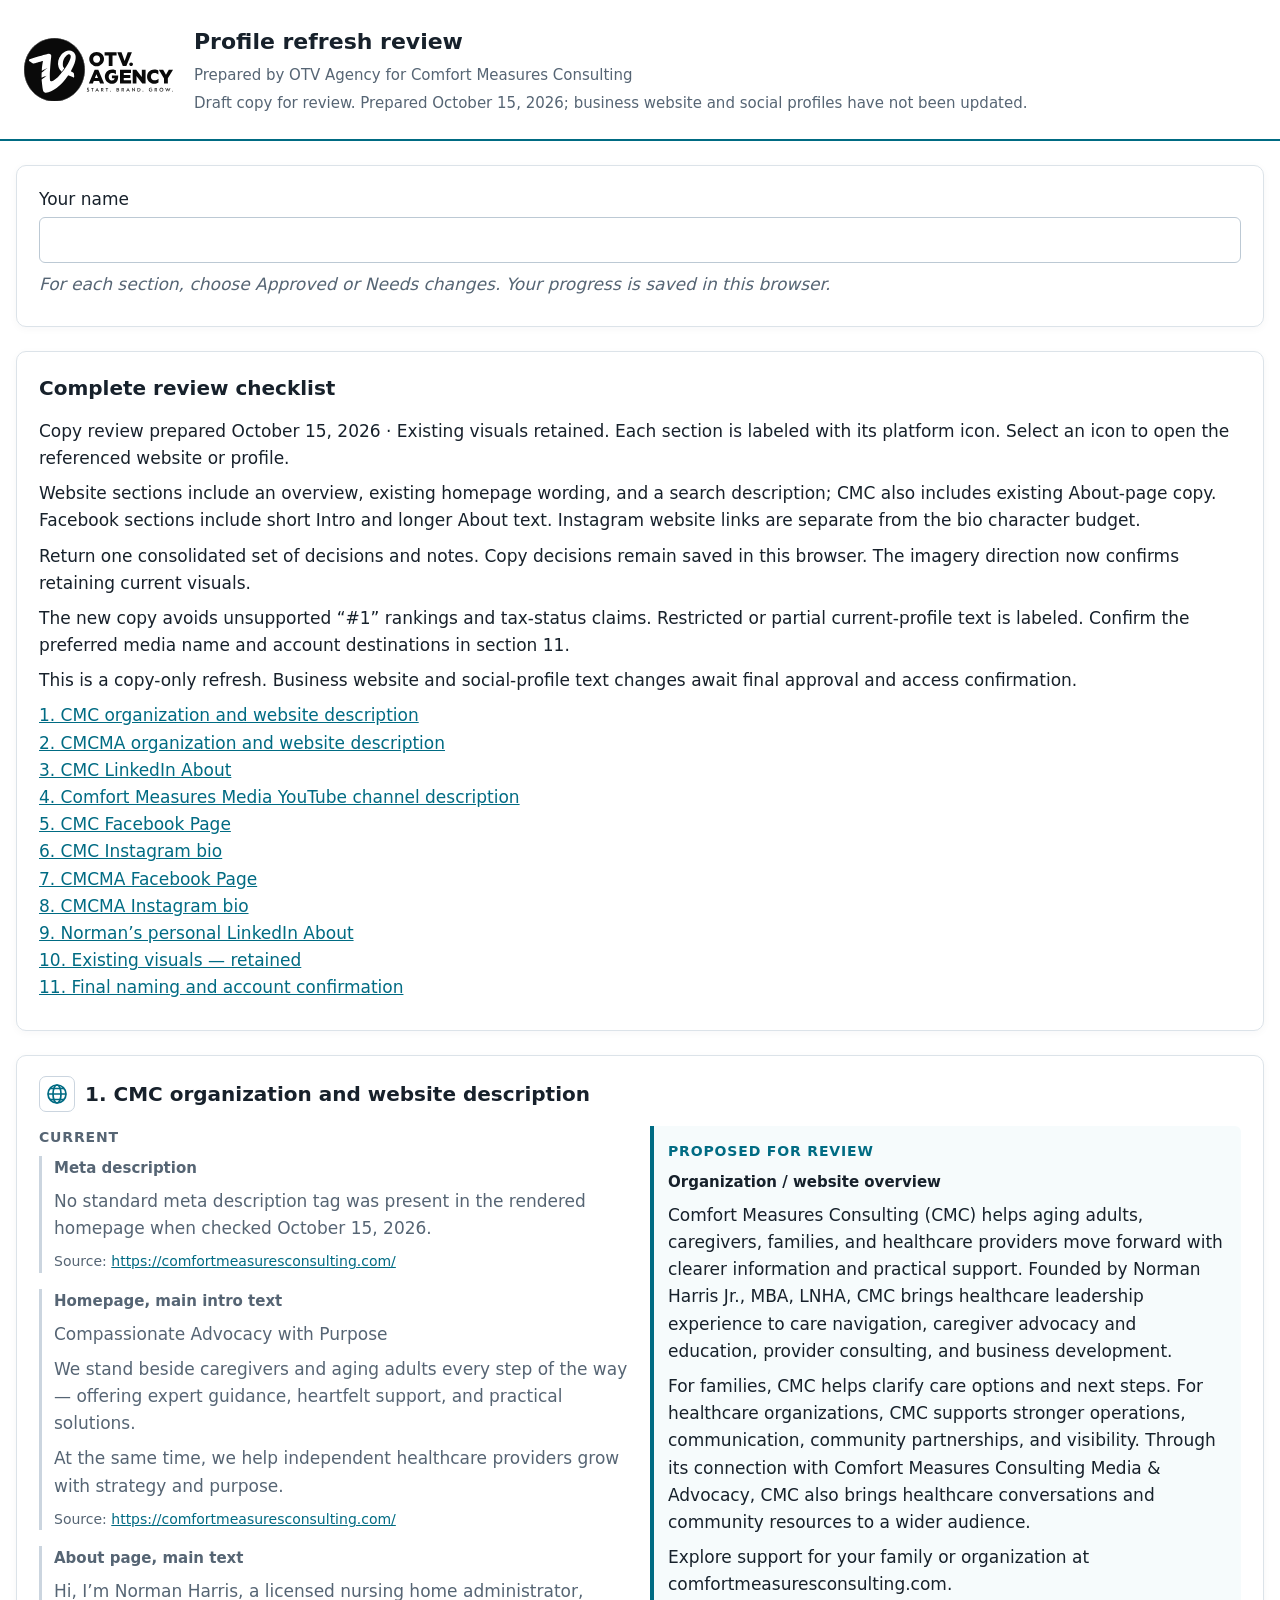
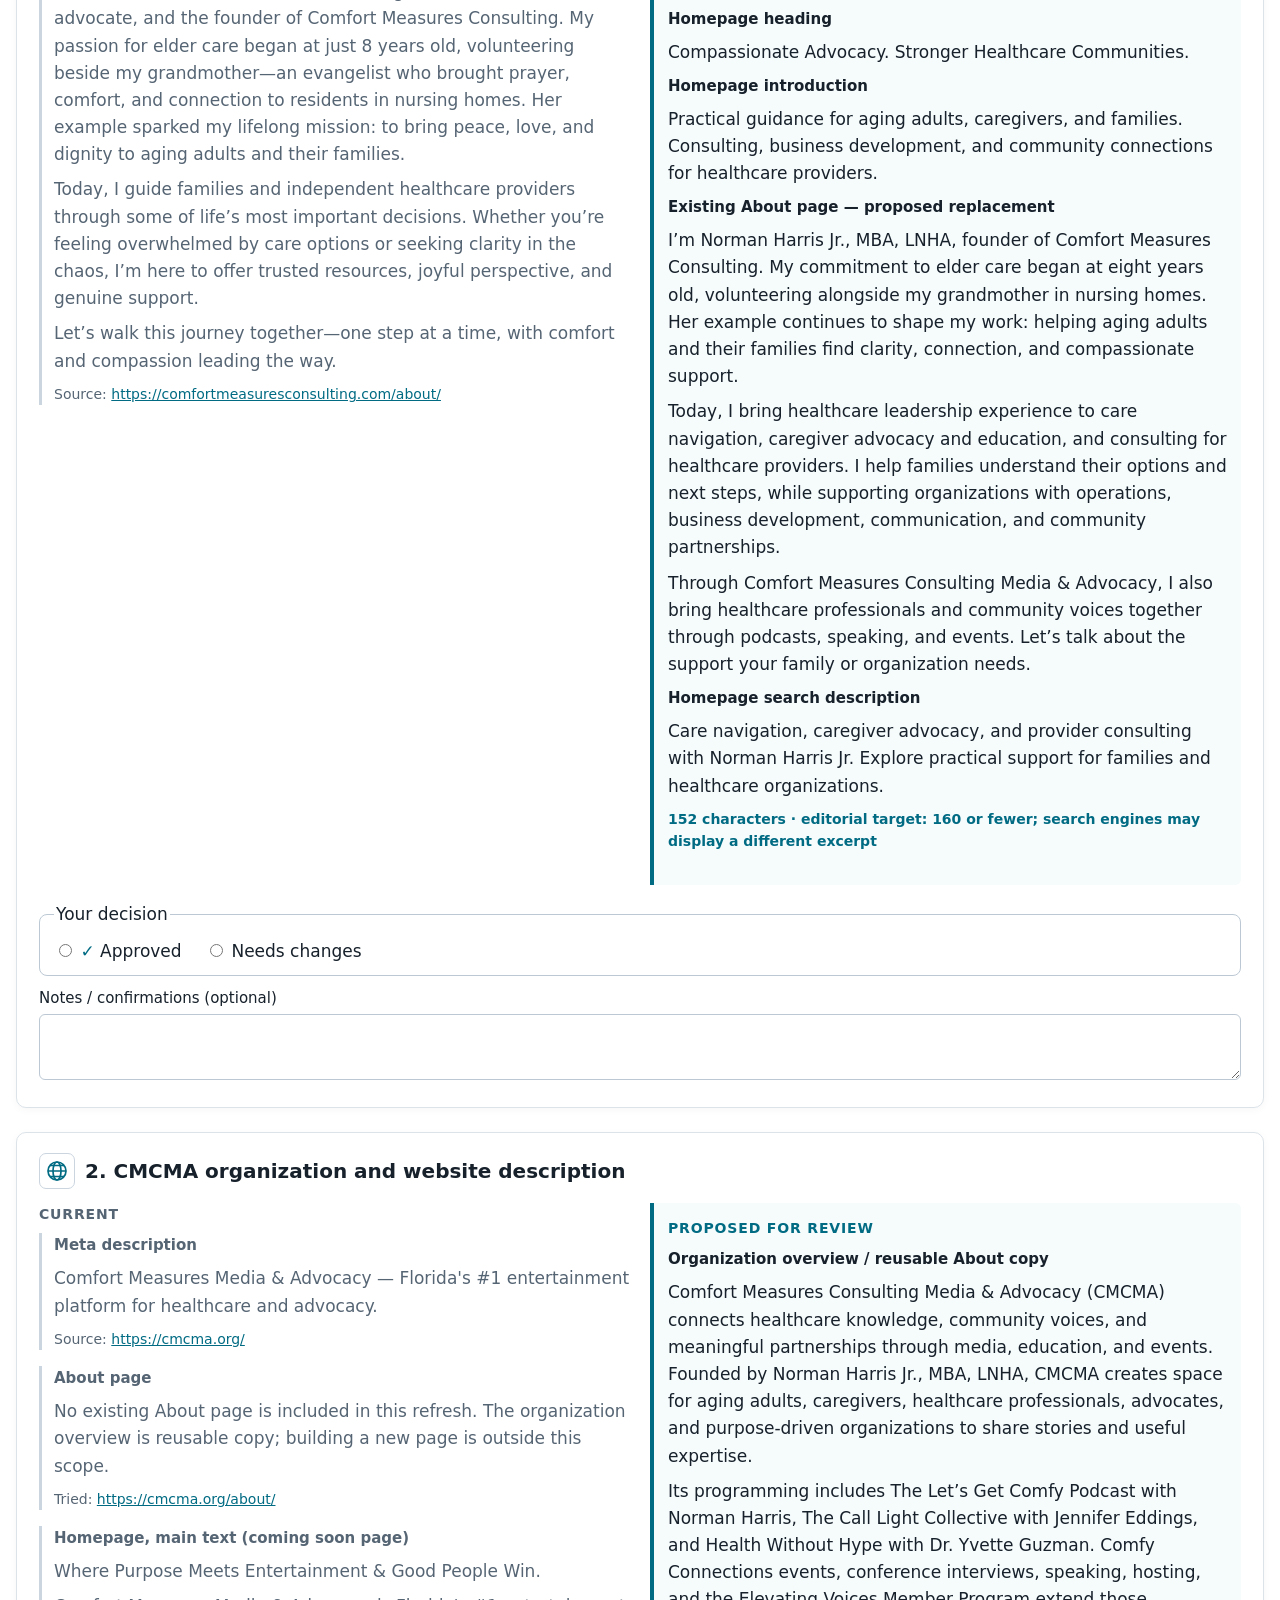
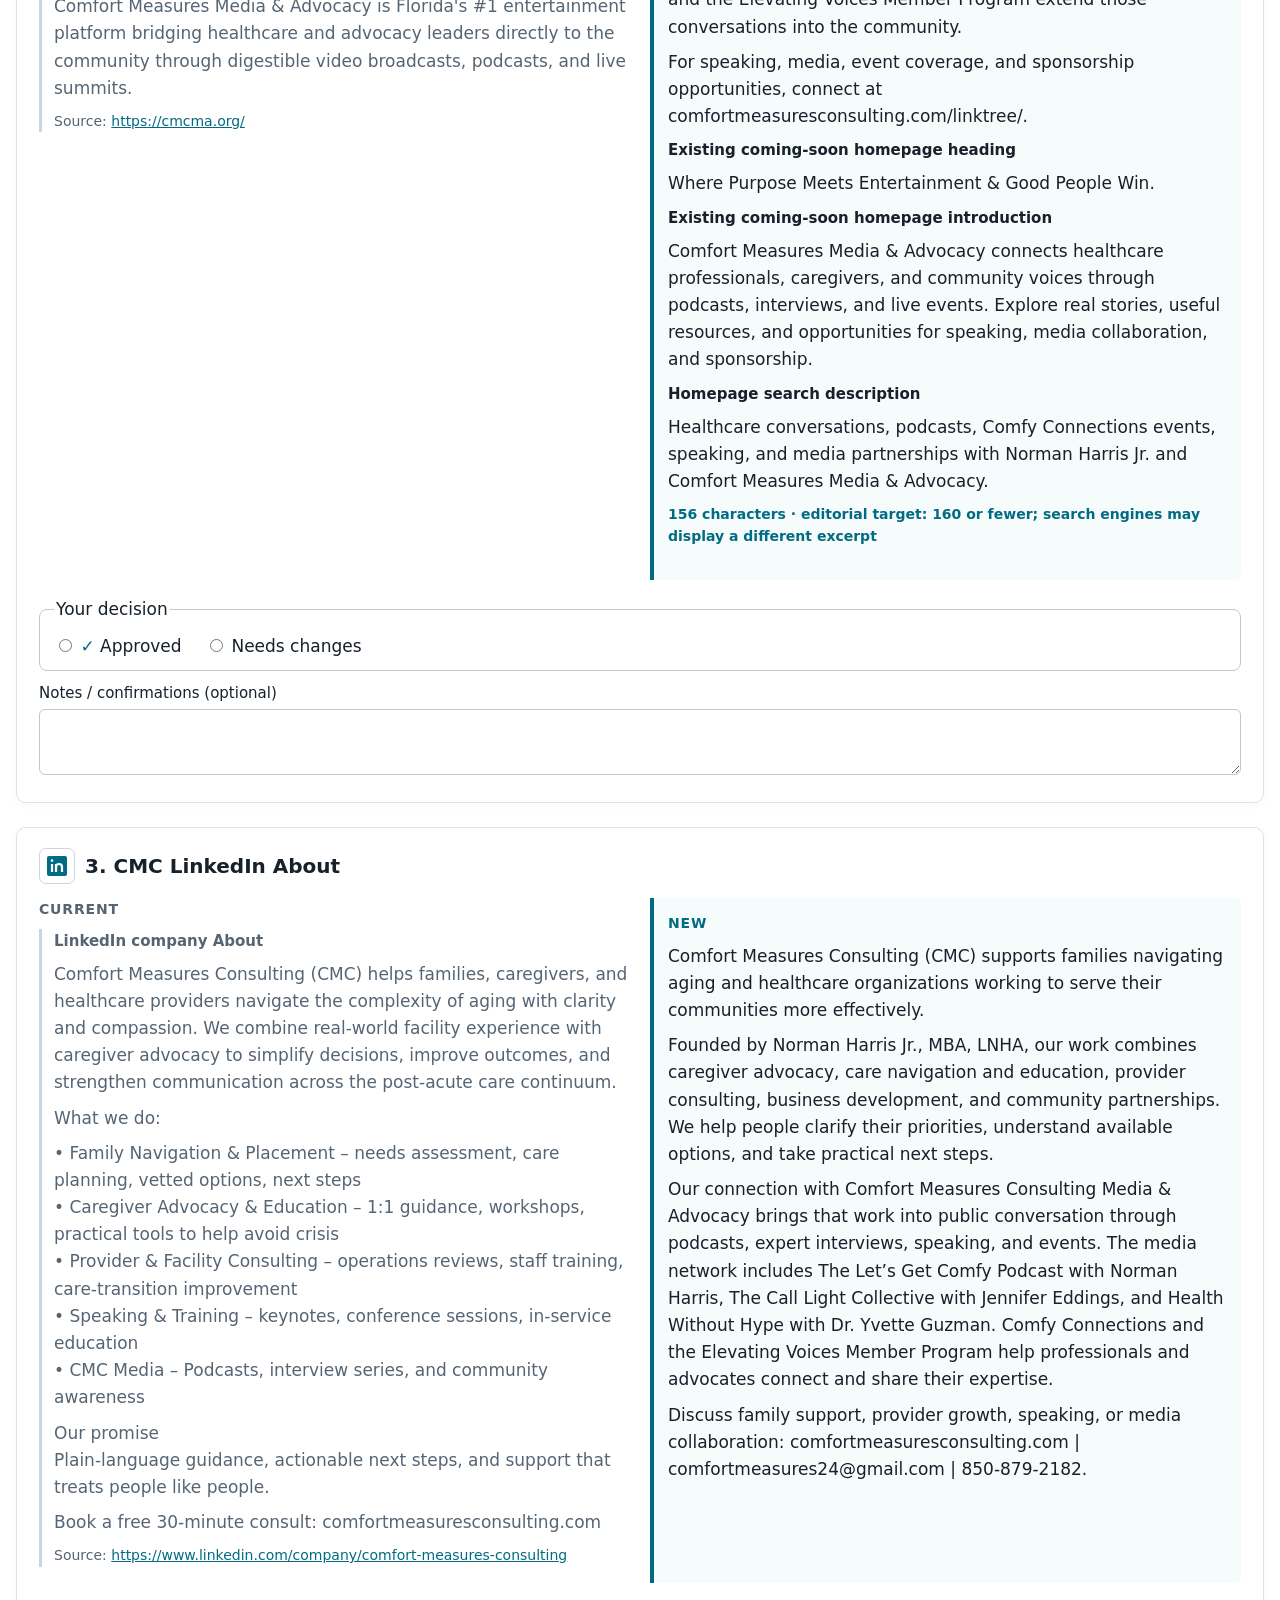
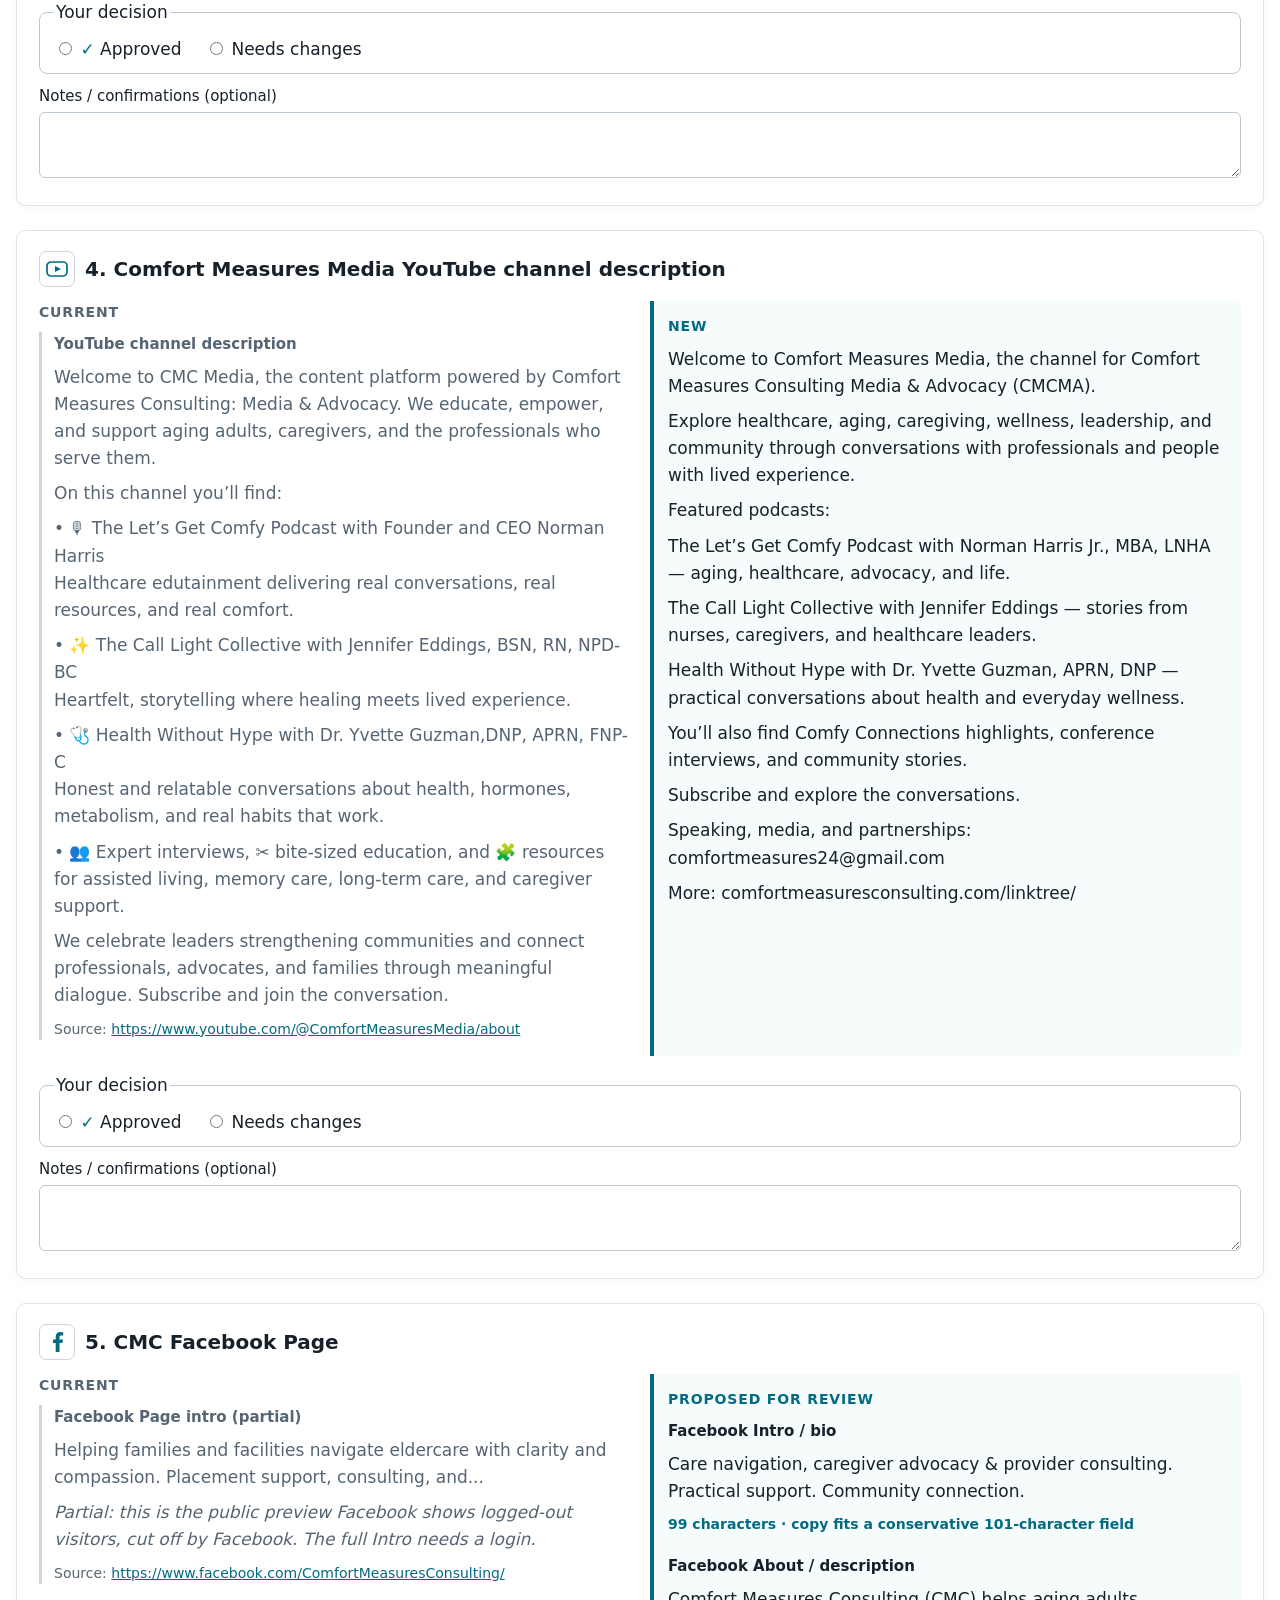
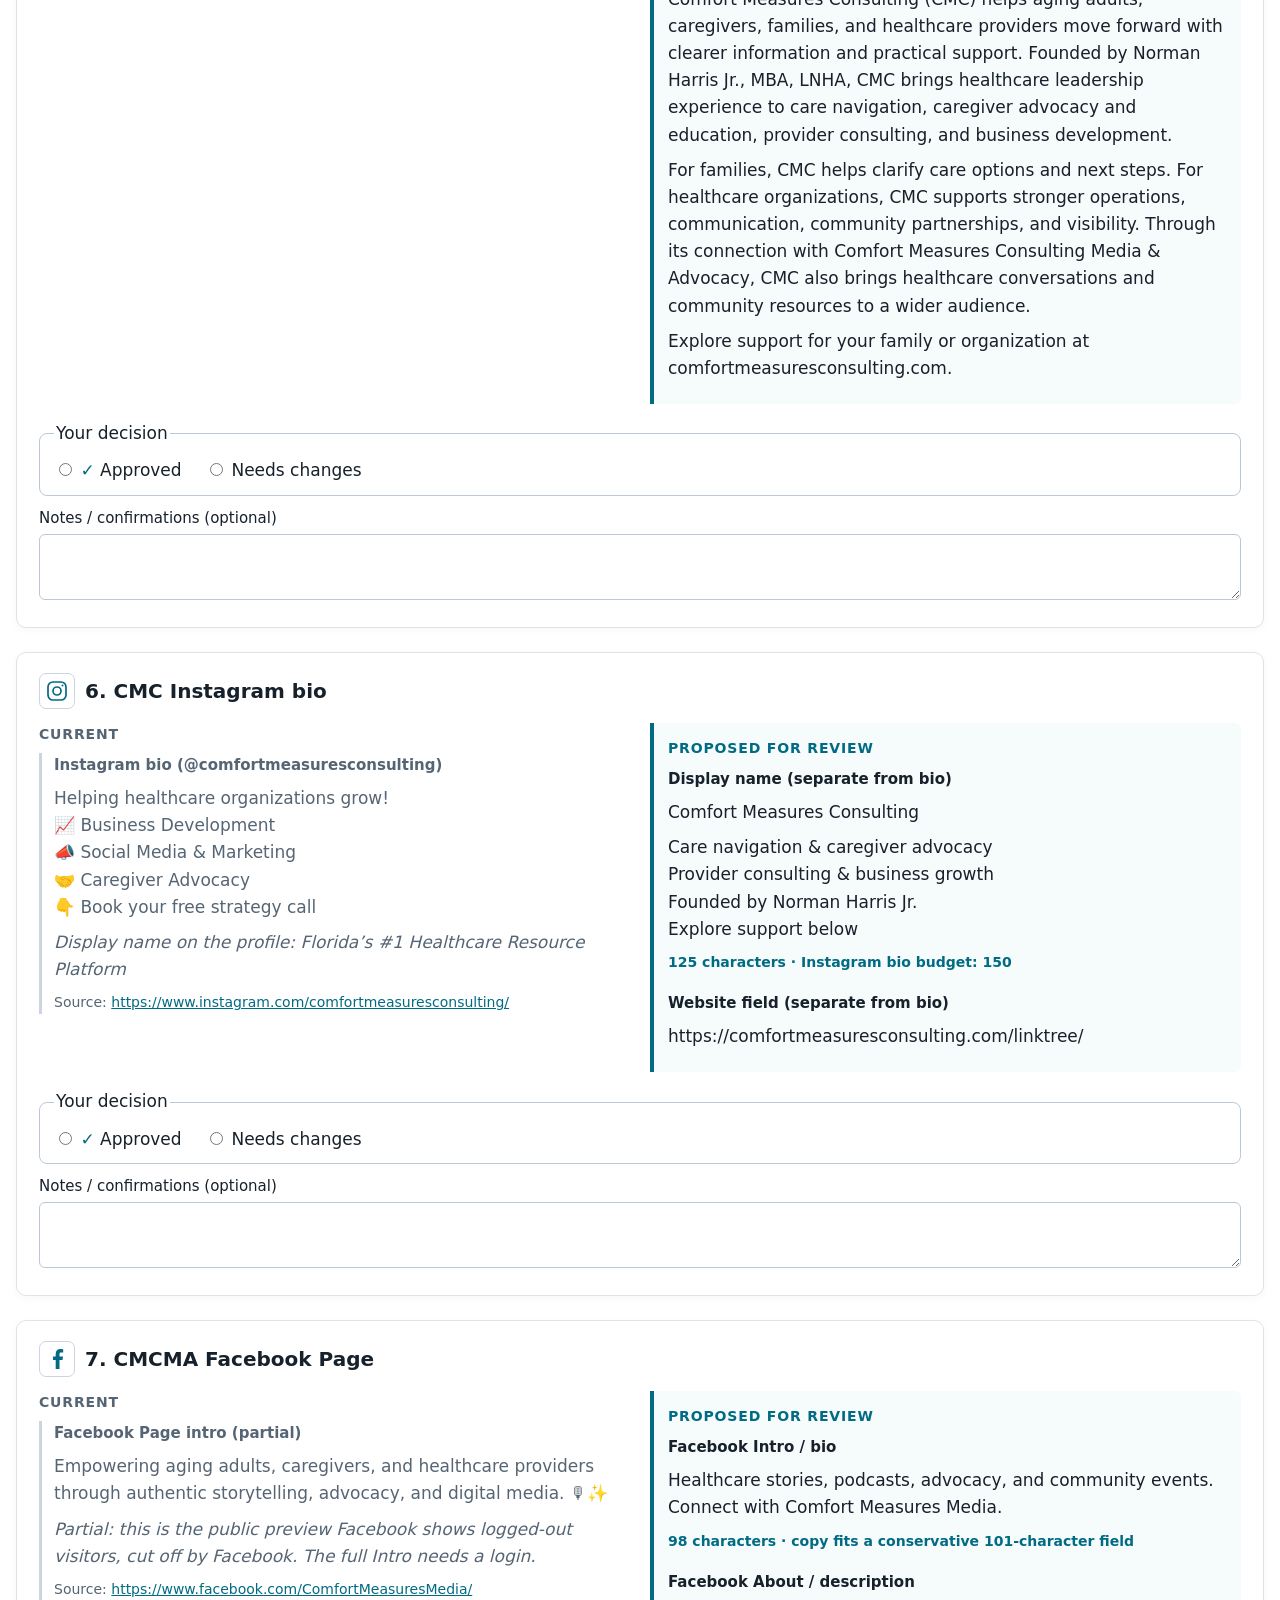
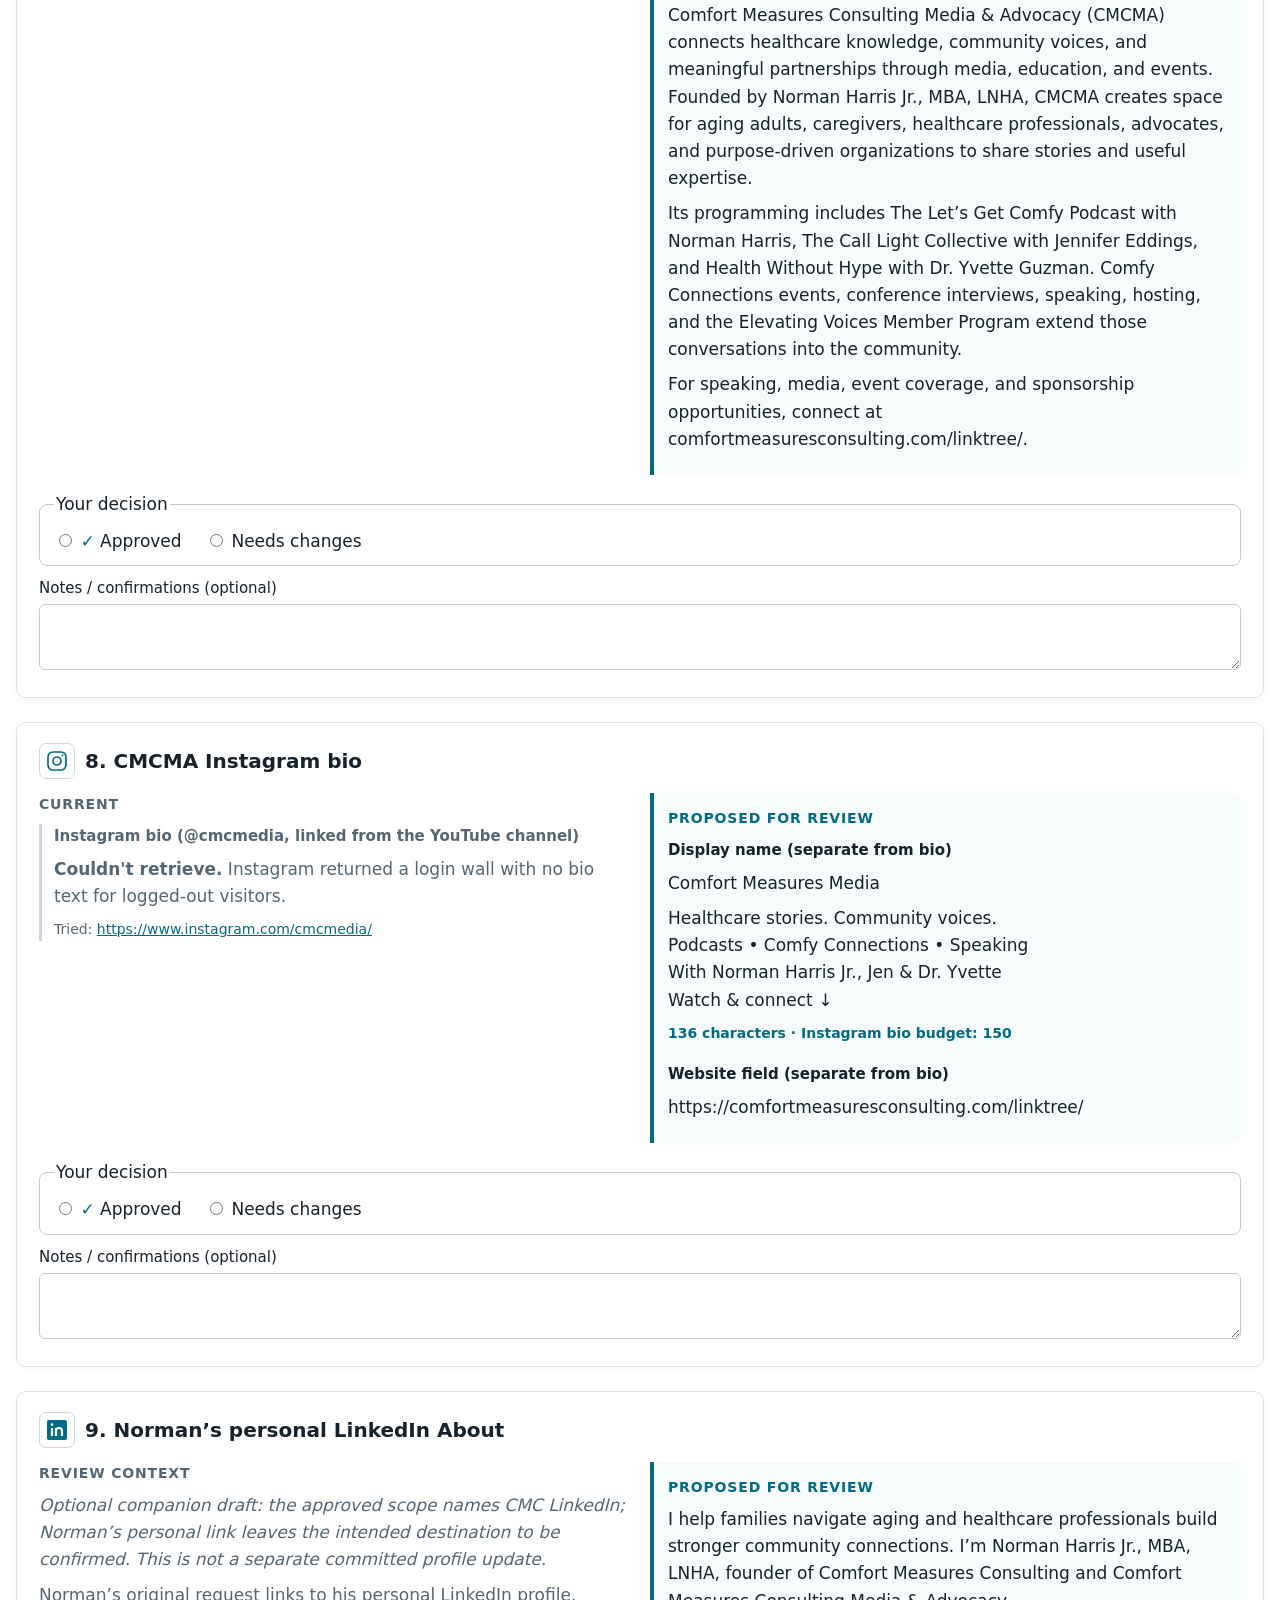
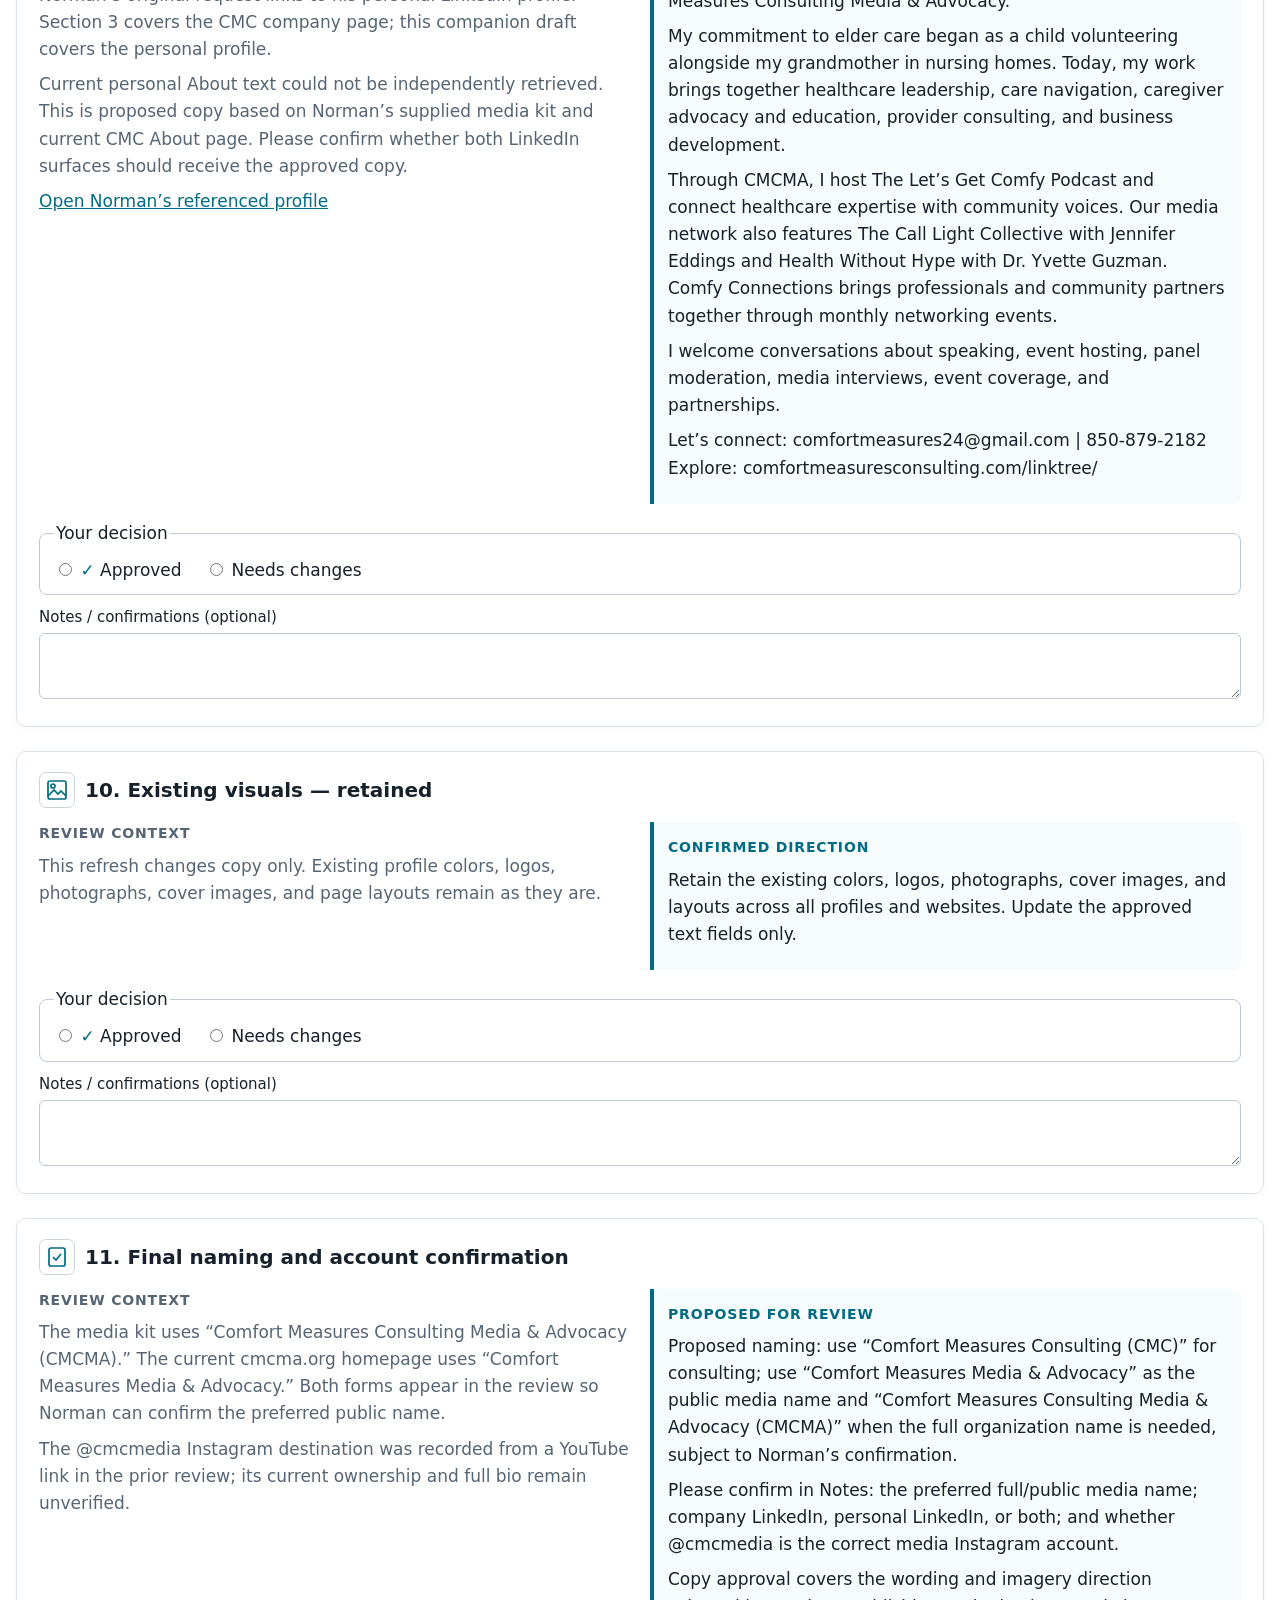
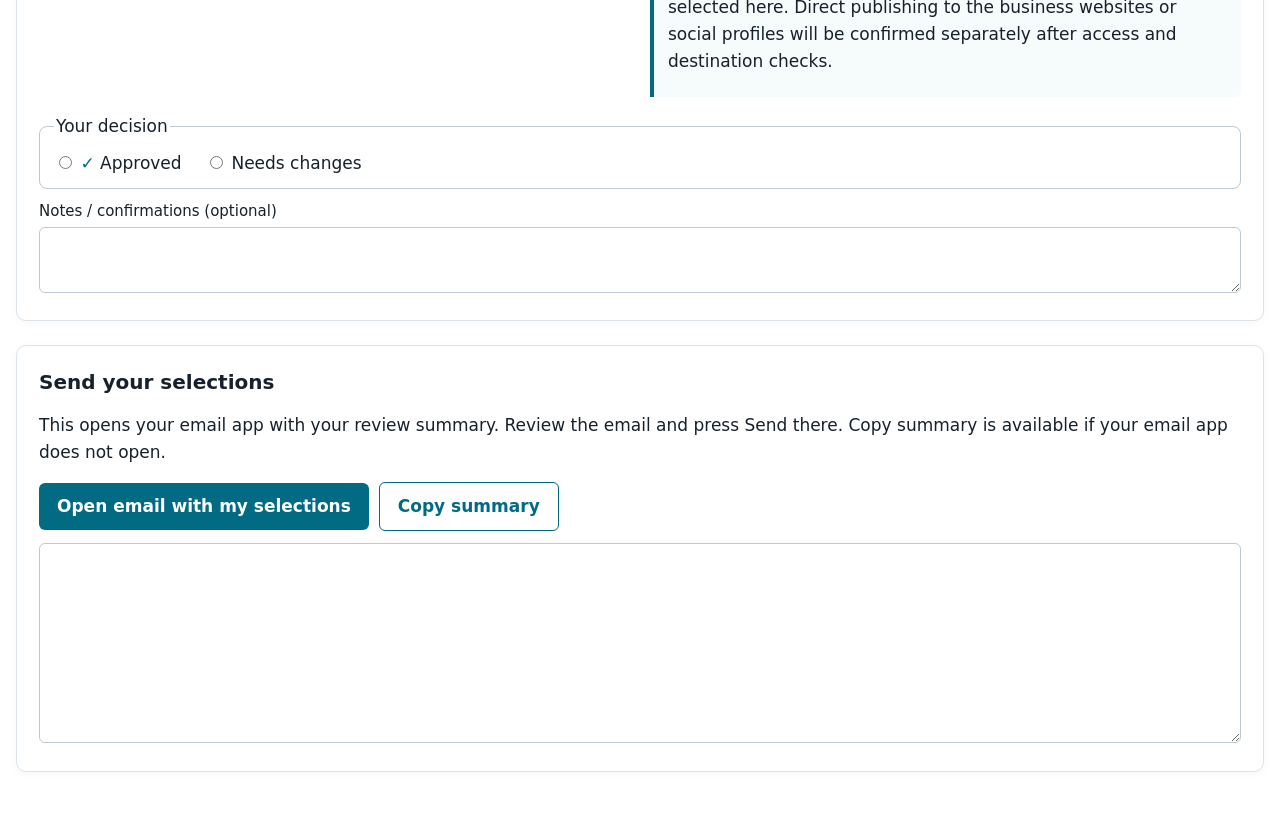
==== commit b52ecf61: "Use a white background for the client copy review" ====
--- a/index.html
+++ b/index.html
@@ -1,26 +1,27 @@
 <!DOCTYPE html>
 
-<html lang="en"><head><meta charset="utf-8"/><meta content="width=device-width,initial-scale=1" name="viewport"/><meta content="noindex, nofollow" name="robots"/><title>Profile refresh review | OTV Agency</title><style>:root{--bg:#0b0d0f;--surface:#1f252b;--white:#f7fafc;--muted:#a8b4bc;--cyan:#48d0e8;--cyan-d:#1ba8c4}
+<html lang="en"><head><meta charset="utf-8"/><meta content="width=device-width,initial-scale=1" name="viewport"/><meta content="noindex, nofollow" name="robots"/><title>Profile refresh review | OTV Agency</title><style>:root{--bg:#ffffff;--surface:#ffffff;--white:#17212b;--muted:#566574;--cyan:#006b83;--cyan-d:#00566b}
 body{font-family:system-ui,-apple-system,"Segoe UI",Roboto,Helvetica,Arial,sans-serif;font-size:17px;line-height:1.6;margin:0;background:var(--bg);color:var(--white)}
 header{padding:24px;border-bottom:2px solid var(--cyan);display:flex;gap:20px;align-items:center;flex-wrap:wrap}.logo{width:150px;height:auto}
 header h1{margin:0;font-size:22px}header p{margin:4px 0 0;font-size:15px;color:var(--muted)}
 main{max-width:150ch;margin:0 auto;padding:24px 16px}.card,.who,.send{background:var(--surface);border-radius:10px;padding:20px 22px;margin-bottom:24px}
 h2{font-size:20px;margin:0 0 14px}h3{font-size:14px;text-transform:uppercase;letter-spacing:.06em;margin:0 0 8px}
 .grid{display:grid;grid-template-columns:1fr;gap:20px}.grid>div{max-width:68ch}@media(min-width:900px){.grid{grid-template-columns:1fr 1fr}}
-.cur{color:var(--muted)}.cur .item{border-left:3px solid #4a545d;padding-left:12px;margin-bottom:16px}
+.cur{color:var(--muted)}.cur .item{border-left:3px solid #cbd5df;padding-left:12px;margin-bottom:16px}
 .new{border-left:4px solid var(--cyan);padding-left:14px}.new h3{color:var(--cyan)}
 .lbl{font-weight:600;font-size:15px}p{margin:8px 0}.empty{font-style:italic;color:var(--muted)}.src{font-size:14px;word-break:break-all}a{color:var(--cyan)}
-.count,.live{font-size:14px;color:var(--cyan);font-weight:600;margin-top:6px}.live.over{color:#ff8a8a}
-fieldset{border:1px solid #3a434b;border-radius:8px;margin:16px 0 10px;padding:10px 14px}fieldset label{margin-right:18px;white-space:nowrap}
-textarea,input[type=text]{width:100%;box-sizing:border-box;font:inherit;background:var(--bg);color:var(--white);border:1px solid #3a434b;border-radius:6px;padding:8px;margin-top:4px}
+.count,.live{font-size:14px;color:var(--cyan);font-weight:600;margin-top:6px}.live.over{color:#b42318}
+fieldset{border:1px solid #bcc9d4;border-radius:8px;margin:16px 0 10px;padding:10px 14px}fieldset label{margin-right:18px;white-space:nowrap}
+textarea,input[type=text]{width:100%;box-sizing:border-box;font:inherit;background:var(--bg);color:var(--white);border:1px solid #bcc9d4;border-radius:6px;padding:8px;margin-top:4px}
 .card.approved{outline:2px solid var(--cyan)}.card.approved h2::after{content:" ✓ Approved";color:var(--cyan);font-size:16px}.mark{color:var(--cyan);font-weight:700}.note{font-style:italic}
 .notes,.editbox label{display:block;font-size:15px;margin-top:8px}
 button{font:inherit;font-weight:600;background:var(--cyan);color:var(--bg);border:0;border-radius:6px;padding:10px 18px;margin:8px 10px 0 0;cursor:pointer}button.alt{background:transparent;color:var(--cyan);border:1px solid var(--cyan)}
 #status{color:var(--muted);font-size:15px}#summary{min-height:200px}
 .grid>div{min-width:0}html{scroll-behavior:smooth}h2{scroll-margin-top:20px}.count{margin-bottom:18px}.card p{overflow-wrap:anywhere}@media(max-width:500px){.card,.who,.send{padding:16px}fieldset label{display:block;white-space:normal}}
-.section-platform-icon{display:inline-flex;align-items:center;justify-content:center;width:34px;height:34px;flex:0 0 34px;color:var(--cyan);vertical-align:middle;margin-right:10px;border:1px solid #40515e;border-radius:7px;text-decoration:none}.section-platform-icon svg{display:block}.section-platform-icon:focus-visible{outline:2px solid var(--white);outline-offset:3px}.card h2{display:flex;align-items:center;gap:0}.card h2::after{margin-left:8px}</style></head><body>
+.section-platform-icon{display:inline-flex;align-items:center;justify-content:center;width:34px;height:34px;flex:0 0 34px;color:var(--cyan);vertical-align:middle;margin-right:10px;border:1px solid #cbd5df;border-radius:7px;text-decoration:none}.section-platform-icon svg{display:block}.section-platform-icon:focus-visible{outline:2px solid var(--white);outline-offset:3px}.card h2{display:flex;align-items:center;gap:0}.card h2::after{margin-left:8px}
+:root{color-scheme:light}.card,.who,.send{border:1px solid #dce3e9;box-shadow:0 2px 8px rgba(23,33,43,.035)}header{background:#ffffff}.new{background:#f6fbfc;padding:14px;border-radius:0 6px 6px 0}a:focus-visible,button:focus-visible,textarea:focus-visible,input:focus-visible{outline:2px solid #006b83;outline-offset:3px}input[type=radio]{accent-color:#006b83}</style></head><body>
 <header>
-<svg aria-label="OTV Agency" class="logo" fill="#FFFFFF" id="Layer_1" role="img" version="1.1" viewbox="0 0 425 180" xmlns="http://www.w3.org/2000/svg">
+<svg aria-label="OTV Agency" class="logo" fill="#0A0A0A" id="Layer_1" role="img" version="1.1" viewbox="0 0 425 180" xmlns="http://www.w3.org/2000/svg">
 <defs>
 <style>
       .st0 {
@@ -116,7 +117,7 @@
 <label class="opt ok"><input name="c2" type="radio" value="approved"/> <span aria-hidden="true" class="mark">✓</span> Approved</label>
 <label class="opt"><input name="c2" type="radio" value="changes"/> Needs changes</label></fieldset>
 <div class="editbox" hidden=""><label>Your proposed changes<textarea class="edit" rows="9"></textarea></label><div class="live"></div>
-</div><label class="notes">Notes / confirmations (optional)<textarea class="notebox" rows="2"></textarea></label></article><article class="card" data-id="s3" data-limit="2000" data-title="CMC LinkedIn About"><h2 id="s3"><a aria-label="Open CMC company LinkedIn" class="section-platform-icon" href="https://www.linkedin.com/company/comfort-measures-consulting" rel="noopener" target="_blank" title="Open CMC company LinkedIn"><svg aria-hidden="true" fill="none" height="24" stroke="currentColor" stroke-width="1.7" viewbox="0 0 24 24" width="24"><rect fill="currentColor" height="20" rx="2" stroke="none" width="20" x="2" y="2"></rect><path d="M7 10v8M11 18v-8m0 3c0-4 6-4 6 0v5" stroke="#1f252b" stroke-width="2.2"></path><circle cx="7" cy="6.6" fill="#1f252b" r="1.3" stroke="none"></circle></svg></a>3. CMC LinkedIn About</h2><div class="grid"><div class="cur"><h3>Current</h3><div class="item"><div class="lbl">LinkedIn company About</div><p>Comfort Measures Consulting (CMC) helps families, caregivers, and healthcare providers navigate the complexity of aging with clarity and compassion. We combine real-world facility experience with caregiver advocacy to simplify decisions, improve outcomes, and strengthen communication across the post-acute care continuum.</p><p>What we do:</p><p>• Family Navigation &amp; Placement – needs assessment, care planning, vetted options, next steps<br/>• Caregiver Advocacy &amp; Education – 1:1 guidance, workshops, practical tools to help avoid crisis<br/>• Provider &amp; Facility Consulting – operations reviews, staff training, care-transition improvement<br/>• Speaking &amp; Training – keynotes, conference sessions, in-service education<br/>• CMC Media – Podcasts, interview series, and community awareness</p><p>Our promise<br/>Plain-language guidance, actionable next steps, and support that treats people like people.</p><p>Book a free 30-minute consult: comfortmeasuresconsulting.com</p><div class="src">Source: <a href="https://www.linkedin.com/company/comfort-measures-consulting">https://www.linkedin.com/company/comfort-measures-consulting</a></div></div></div><div class="new"><h3>New</h3><p>Comfort Measures Consulting (CMC) supports families navigating aging and healthcare organizations working to serve their communities more effectively.</p><p>Founded by Norman Harris Jr., MBA, LNHA, our work combines caregiver advocacy, care navigation and education, provider consulting, business development, and community partnerships. We help people clarify their priorities, understand available options, and take practical next steps.</p><p>Our connection with Comfort Measures Consulting Media &amp; Advocacy brings that work into public conversation through podcasts, expert interviews, speaking, and events. The media network includes The Let’s Get Comfy Podcast with Norman Harris, The Call Light Collective with Jennifer Eddings, and Health Without Hype with Dr. Yvette Guzman. Comfy Connections and the Elevating Voices Member Program help professionals and advocates connect and share their expertise.</p><p>Discuss family support, provider growth, speaking, or media collaboration: comfortmeasuresconsulting.com | comfortmeasures24@gmail.com | 850-879-2182.</p><textarea class="newsrc" hidden="">Comfort Measures Consulting (CMC) supports families navigating aging and healthcare organizations working to serve their communities more effectively.
+</div><label class="notes">Notes / confirmations (optional)<textarea class="notebox" rows="2"></textarea></label></article><article class="card" data-id="s3" data-limit="2000" data-title="CMC LinkedIn About"><h2 id="s3"><a aria-label="Open CMC company LinkedIn" class="section-platform-icon" href="https://www.linkedin.com/company/comfort-measures-consulting" rel="noopener" target="_blank" title="Open CMC company LinkedIn"><svg aria-hidden="true" fill="none" height="24" stroke="currentColor" stroke-width="1.7" viewbox="0 0 24 24" width="24"><rect fill="currentColor" height="20" rx="2" stroke="none" width="20" x="2" y="2"></rect><path d="M7 10v8M11 18v-8m0 3c0-4 6-4 6 0v5" stroke="#ffffff" stroke-width="2.2"></path><circle cx="7" cy="6.6" fill="#ffffff" r="1.3" stroke="none"></circle></svg></a>3. CMC LinkedIn About</h2><div class="grid"><div class="cur"><h3>Current</h3><div class="item"><div class="lbl">LinkedIn company About</div><p>Comfort Measures Consulting (CMC) helps families, caregivers, and healthcare providers navigate the complexity of aging with clarity and compassion. We combine real-world facility experience with caregiver advocacy to simplify decisions, improve outcomes, and strengthen communication across the post-acute care continuum.</p><p>What we do:</p><p>• Family Navigation &amp; Placement – needs assessment, care planning, vetted options, next steps<br/>• Caregiver Advocacy &amp; Education – 1:1 guidance, workshops, practical tools to help avoid crisis<br/>• Provider &amp; Facility Consulting – operations reviews, staff training, care-transition improvement<br/>• Speaking &amp; Training – keynotes, conference sessions, in-service education<br/>• CMC Media – Podcasts, interview series, and community awareness</p><p>Our promise<br/>Plain-language guidance, actionable next steps, and support that treats people like people.</p><p>Book a free 30-minute consult: comfortmeasuresconsulting.com</p><div class="src">Source: <a href="https://www.linkedin.com/company/comfort-measures-consulting">https://www.linkedin.com/company/comfort-measures-consulting</a></div></div></div><div class="new"><h3>New</h3><p>Comfort Measures Consulting (CMC) supports families navigating aging and healthcare organizations working to serve their communities more effectively.</p><p>Founded by Norman Harris Jr., MBA, LNHA, our work combines caregiver advocacy, care navigation and education, provider consulting, business development, and community partnerships. We help people clarify their priorities, understand available options, and take practical next steps.</p><p>Our connection with Comfort Measures Consulting Media &amp; Advocacy brings that work into public conversation through podcasts, expert interviews, speaking, and events. The media network includes The Let’s Get Comfy Podcast with Norman Harris, The Call Light Collective with Jennifer Eddings, and Health Without Hype with Dr. Yvette Guzman. Comfy Connections and the Elevating Voices Member Program help professionals and advocates connect and share their expertise.</p><p>Discuss family support, provider growth, speaking, or media collaboration: comfortmeasuresconsulting.com | comfortmeasures24@gmail.com | 850-879-2182.</p><textarea class="newsrc" hidden="">Comfort Measures Consulting (CMC) supports families navigating aging and healthcare organizations working to serve their communities more effectively.
 
 Founded by Norman Harris Jr., MBA, LNHA, our work combines caregiver advocacy, care navigation and education, provider consulting, business development, and community partnerships. We help people clarify their priorities, understand available options, and take practical next steps.
 
@@ -199,7 +200,7 @@
 <label class="opt"><input name="c8" type="radio" value="changes"/> Needs changes</label></fieldset>
 <div class="editbox" hidden=""><label>Your proposed changes<textarea class="edit" rows="9"></textarea></label><div class="live"></div>
 </div><label class="notes">Notes / confirmations (optional)<textarea class="notebox" rows="2"></textarea></label></article>
-<article class="card" data-id="s9" data-limit="2600" data-title="Norman’s personal LinkedIn About"><h2 id="s9"><a aria-label="Open Norman’s personal LinkedIn" class="section-platform-icon" href="https://www.linkedin.com/in/norman-harris-mba-lnha-667607127/" rel="noopener" target="_blank" title="Open Norman’s personal LinkedIn"><svg aria-hidden="true" fill="none" height="24" stroke="currentColor" stroke-width="1.7" viewbox="0 0 24 24" width="24"><rect fill="currentColor" height="20" rx="2" stroke="none" width="20" x="2" y="2"></rect><path d="M7 10v8M11 18v-8m0 3c0-4 6-4 6 0v5" stroke="#1f252b" stroke-width="2.2"></path><circle cx="7" cy="6.6" fill="#1f252b" r="1.3" stroke="none"></circle></svg></a>9. Norman’s personal LinkedIn About</h2><div class="grid"><div class="cur"><h3>Review context</h3><p class="note">Optional companion draft: the approved scope names CMC LinkedIn; Norman’s personal link leaves the intended destination to be confirmed. This is not a separate committed profile update.</p><p>Norman’s original request links to his personal LinkedIn profile. Section 3 covers the CMC company page; this companion draft covers the personal profile.</p><p>Current personal About text could not be independently retrieved. This is proposed copy based on Norman’s supplied media kit and current CMC About page. Please confirm whether both LinkedIn surfaces should receive the approved copy.</p><a href="https://www.linkedin.com/in/norman-harris-mba-lnha-667607127/">Open Norman’s referenced profile</a></div><div class="new"><h3>Proposed for review</h3><p style="white-space:pre-line">I help families navigate aging and healthcare professionals build stronger community connections. I’m Norman Harris Jr., MBA, LNHA, founder of Comfort Measures Consulting and Comfort Measures Consulting Media &amp; Advocacy.</p><p style="white-space:pre-line">My commitment to elder care began as a child volunteering alongside my grandmother in nursing homes. Today, my work brings together healthcare leadership, care navigation, caregiver advocacy and education, provider consulting, and business development.</p><p style="white-space:pre-line">Through CMCMA, I host The Let’s Get Comfy Podcast and connect healthcare expertise with community voices. Our media network also features The Call Light Collective with Jennifer Eddings and Health Without Hype with Dr. Yvette Guzman. Comfy Connections brings professionals and community partners together through monthly networking events.</p><p style="white-space:pre-line">I welcome conversations about speaking, event hosting, panel moderation, media interviews, event coverage, and partnerships.</p><p style="white-space:pre-line">Let’s connect: comfortmeasures24@gmail.com | 850-879-2182
+<article class="card" data-id="s9" data-limit="2600" data-title="Norman’s personal LinkedIn About"><h2 id="s9"><a aria-label="Open Norman’s personal LinkedIn" class="section-platform-icon" href="https://www.linkedin.com/in/norman-harris-mba-lnha-667607127/" rel="noopener" target="_blank" title="Open Norman’s personal LinkedIn"><svg aria-hidden="true" fill="none" height="24" stroke="currentColor" stroke-width="1.7" viewbox="0 0 24 24" width="24"><rect fill="currentColor" height="20" rx="2" stroke="none" width="20" x="2" y="2"></rect><path d="M7 10v8M11 18v-8m0 3c0-4 6-4 6 0v5" stroke="#ffffff" stroke-width="2.2"></path><circle cx="7" cy="6.6" fill="#ffffff" r="1.3" stroke="none"></circle></svg></a>9. Norman’s personal LinkedIn About</h2><div class="grid"><div class="cur"><h3>Review context</h3><p class="note">Optional companion draft: the approved scope names CMC LinkedIn; Norman’s personal link leaves the intended destination to be confirmed. This is not a separate committed profile update.</p><p>Norman’s original request links to his personal LinkedIn profile. Section 3 covers the CMC company page; this companion draft covers the personal profile.</p><p>Current personal About text could not be independently retrieved. This is proposed copy based on Norman’s supplied media kit and current CMC About page. Please confirm whether both LinkedIn surfaces should receive the approved copy.</p><a href="https://www.linkedin.com/in/norman-harris-mba-lnha-667607127/">Open Norman’s referenced profile</a></div><div class="new"><h3>Proposed for review</h3><p style="white-space:pre-line">I help families navigate aging and healthcare professionals build stronger community connections. I’m Norman Harris Jr., MBA, LNHA, founder of Comfort Measures Consulting and Comfort Measures Consulting Media &amp; Advocacy.</p><p style="white-space:pre-line">My commitment to elder care began as a child volunteering alongside my grandmother in nursing homes. Today, my work brings together healthcare leadership, care navigation, caregiver advocacy and education, provider consulting, and business development.</p><p style="white-space:pre-line">Through CMCMA, I host The Let’s Get Comfy Podcast and connect healthcare expertise with community voices. Our media network also features The Call Light Collective with Jennifer Eddings and Health Without Hype with Dr. Yvette Guzman. Comfy Connections brings professionals and community partners together through monthly networking events.</p><p style="white-space:pre-line">I welcome conversations about speaking, event hosting, panel moderation, media interviews, event coverage, and partnerships.</p><p style="white-space:pre-line">Let’s connect: comfortmeasures24@gmail.com | 850-879-2182
 Explore: comfortmeasuresconsulting.com/linktree/</p><textarea class="newsrc" hidden="">I help families navigate aging and healthcare professionals build stronger community connections. I’m Norman Harris Jr., MBA, LNHA, founder of Comfort Measures Consulting and Comfort Measures Consulting Media &amp; Advocacy.
 
 My commitment to elder care began as a child volunteering alongside my grandmother in nursing homes. Today, my work brings together healthcare leadership, care navigation, caregiver advocacy and education, provider consulting, and business development.
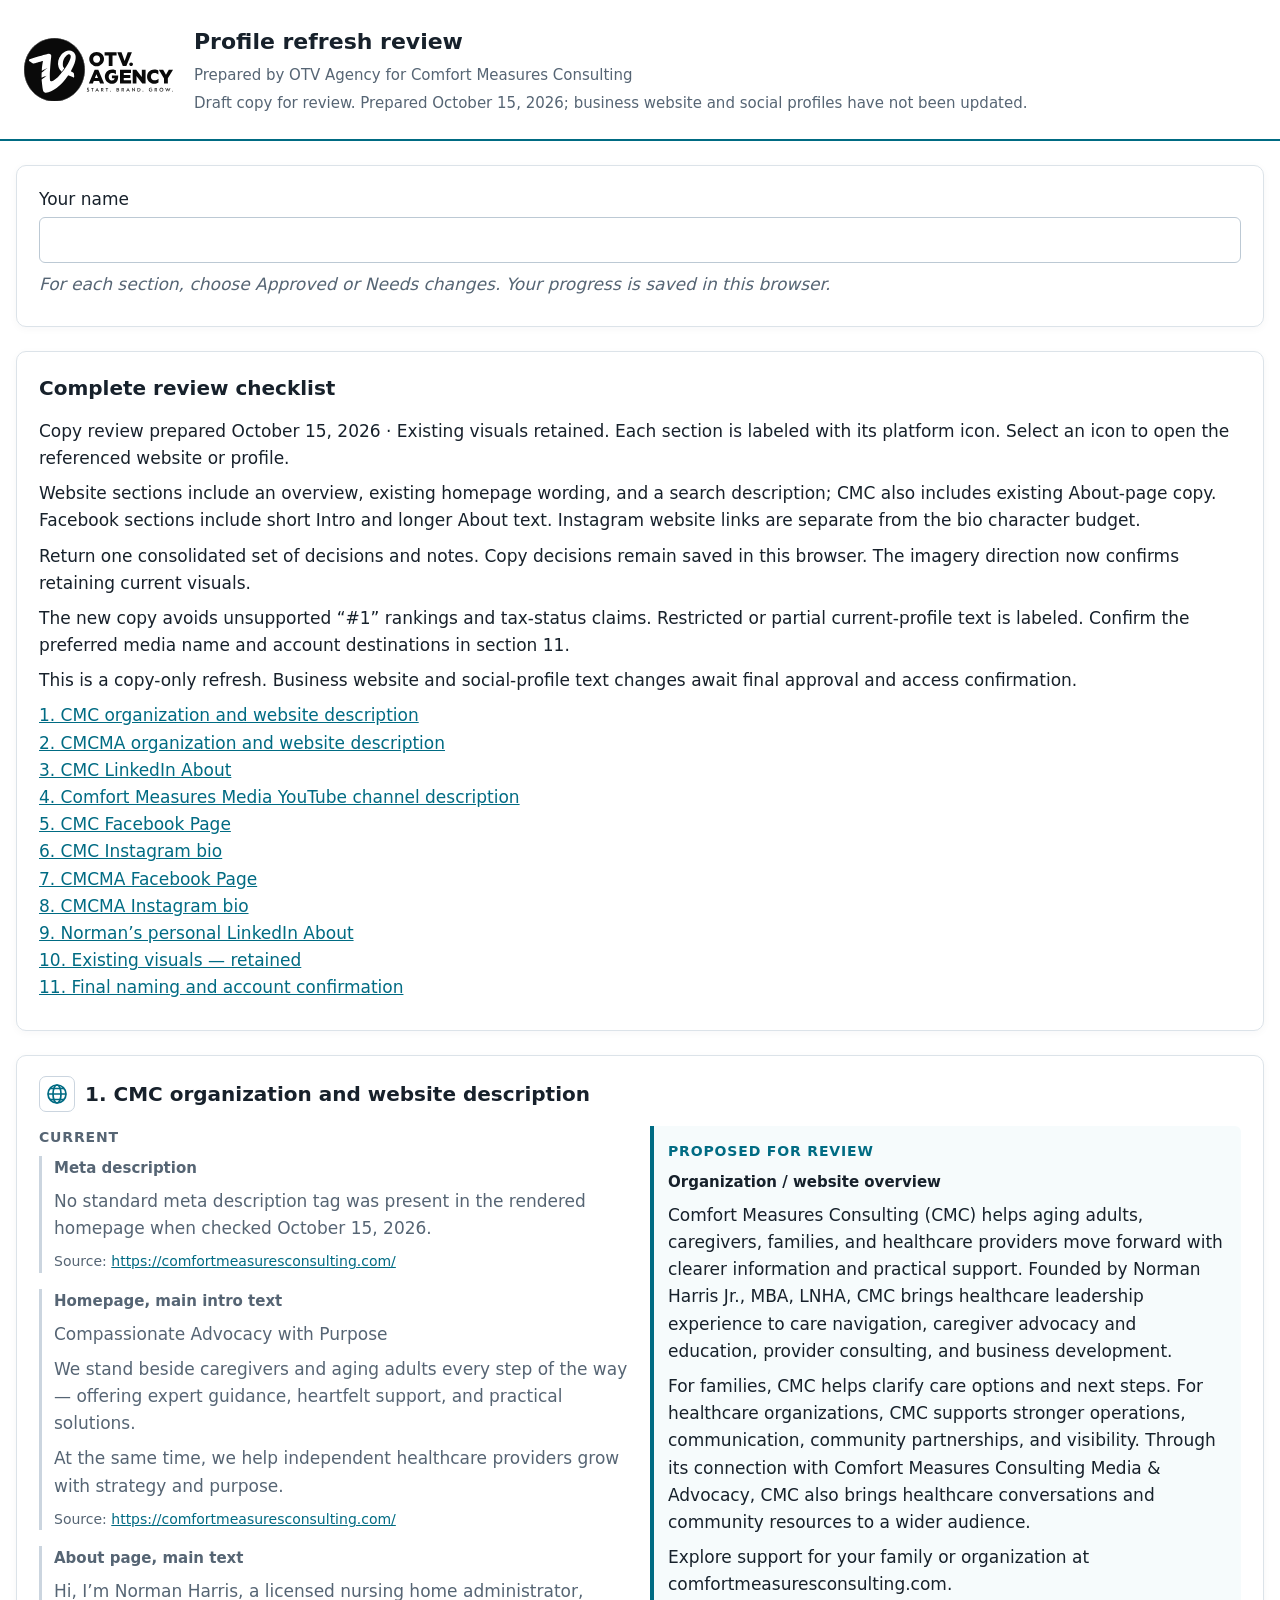
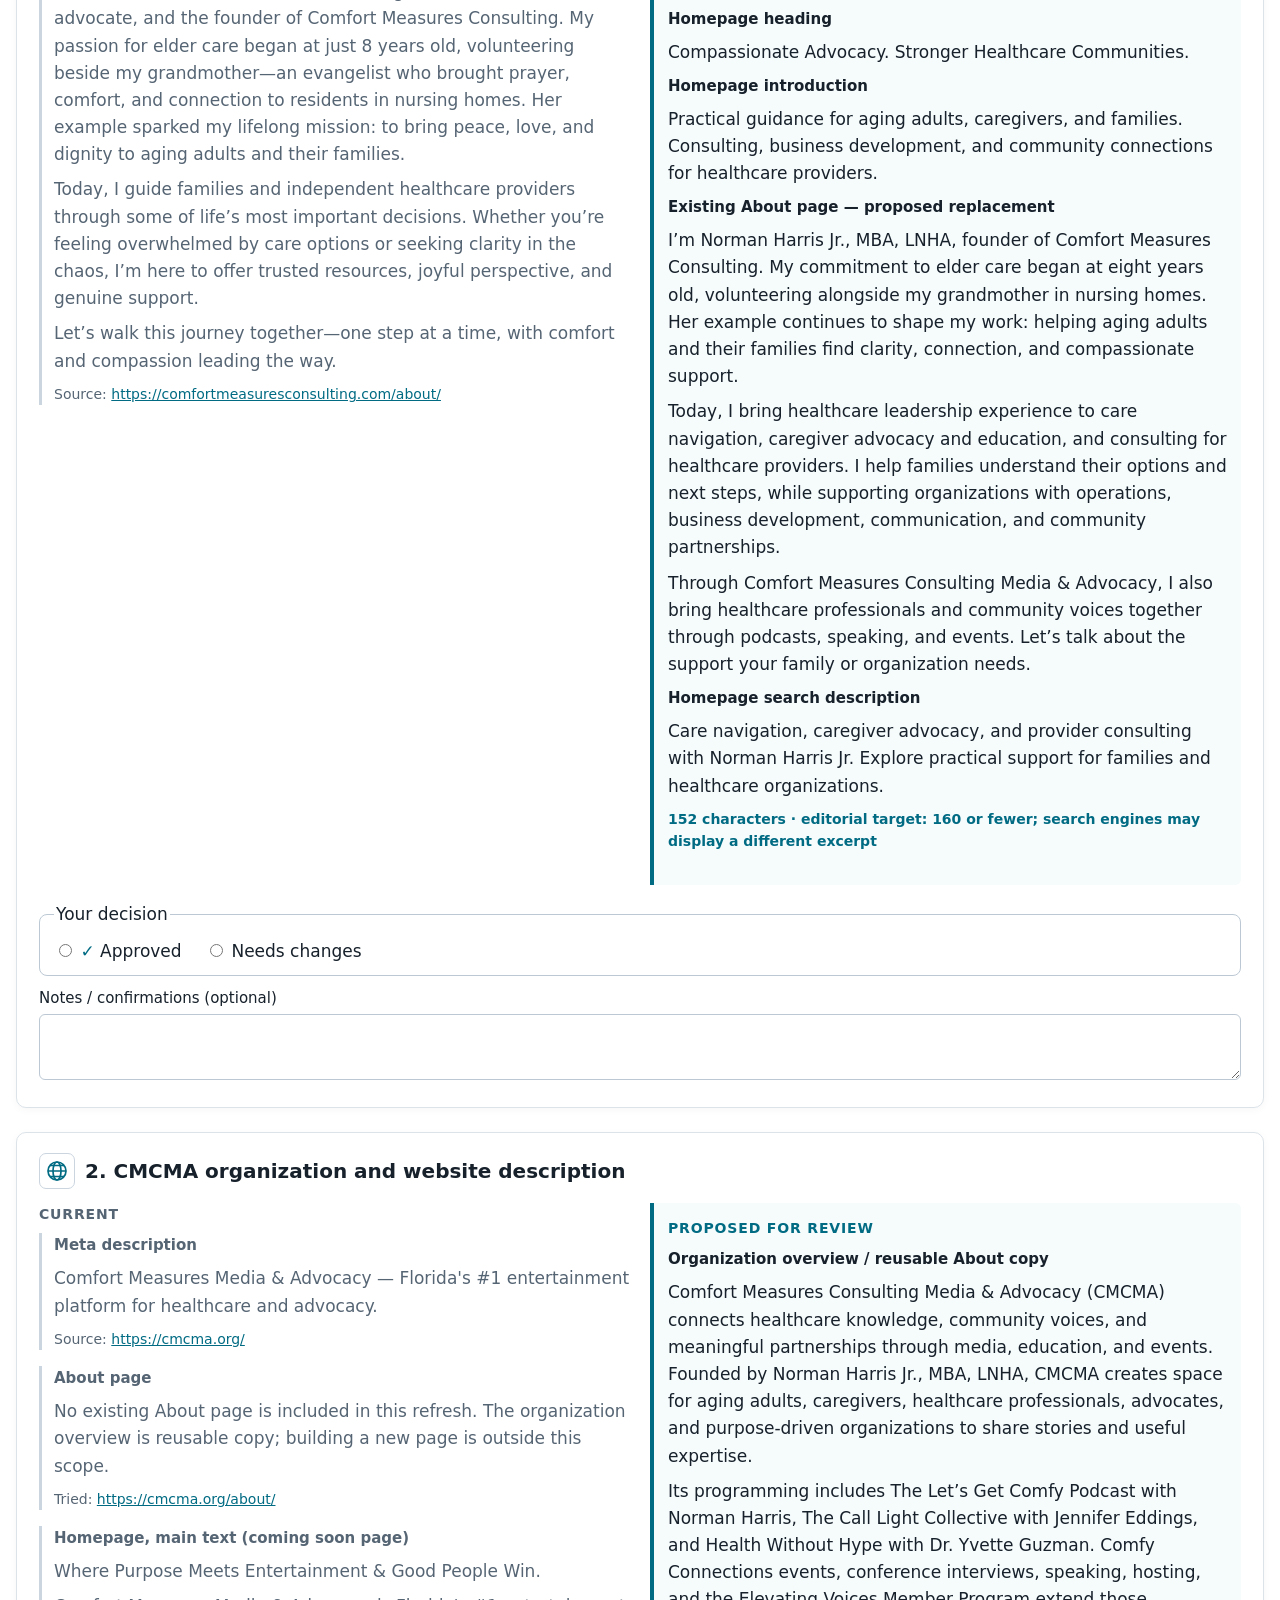
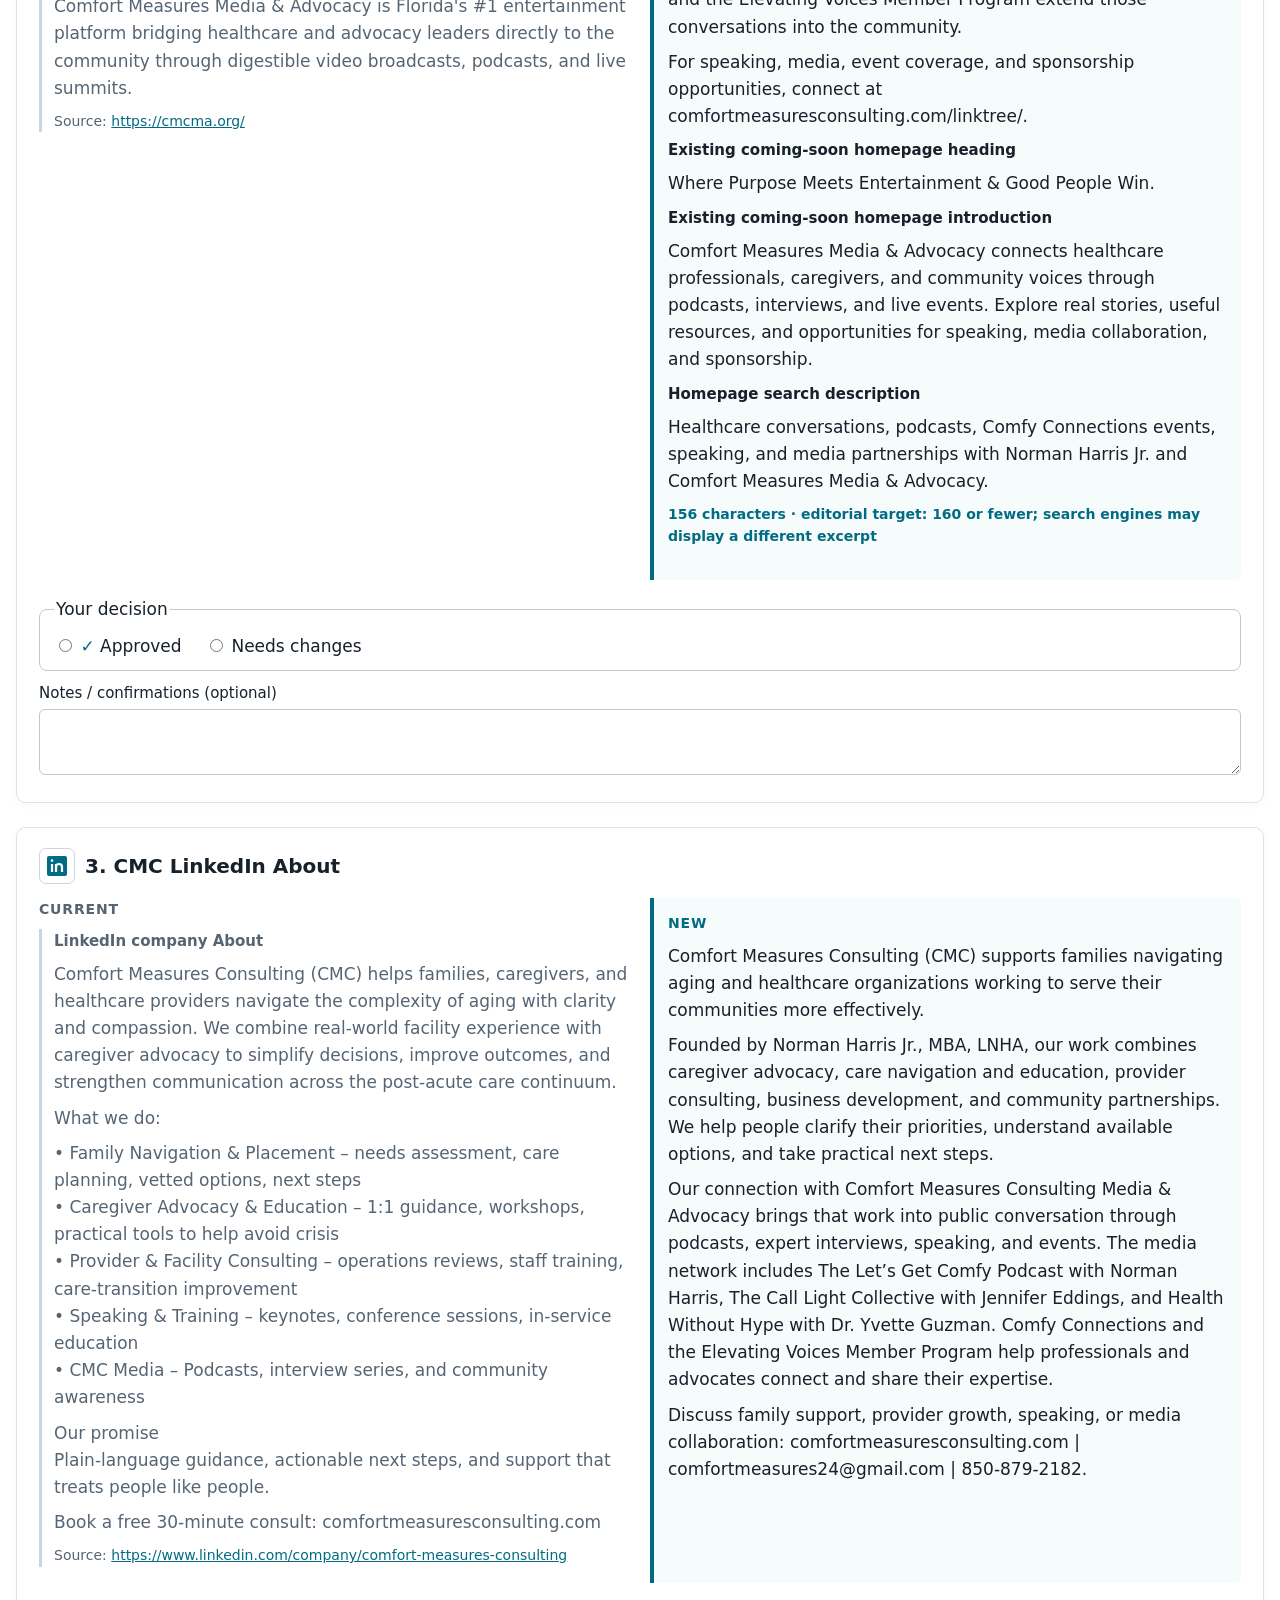
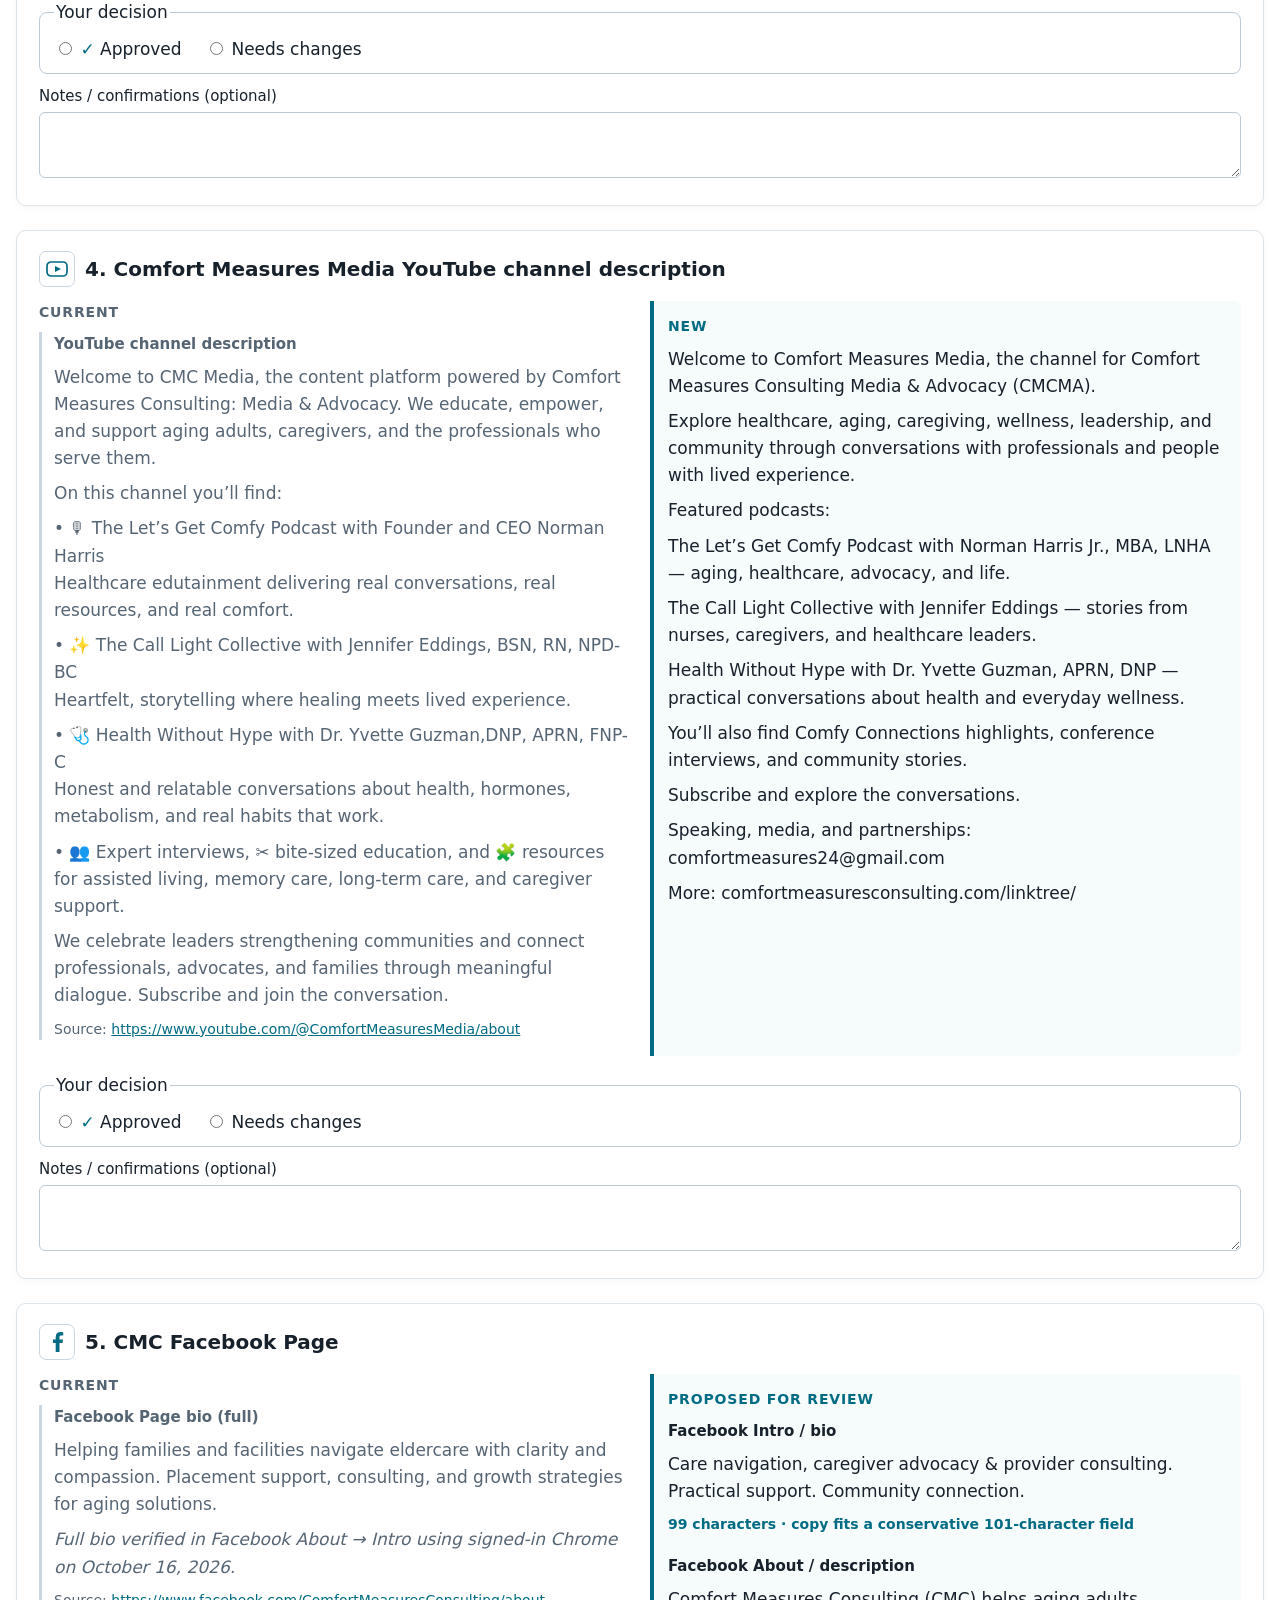
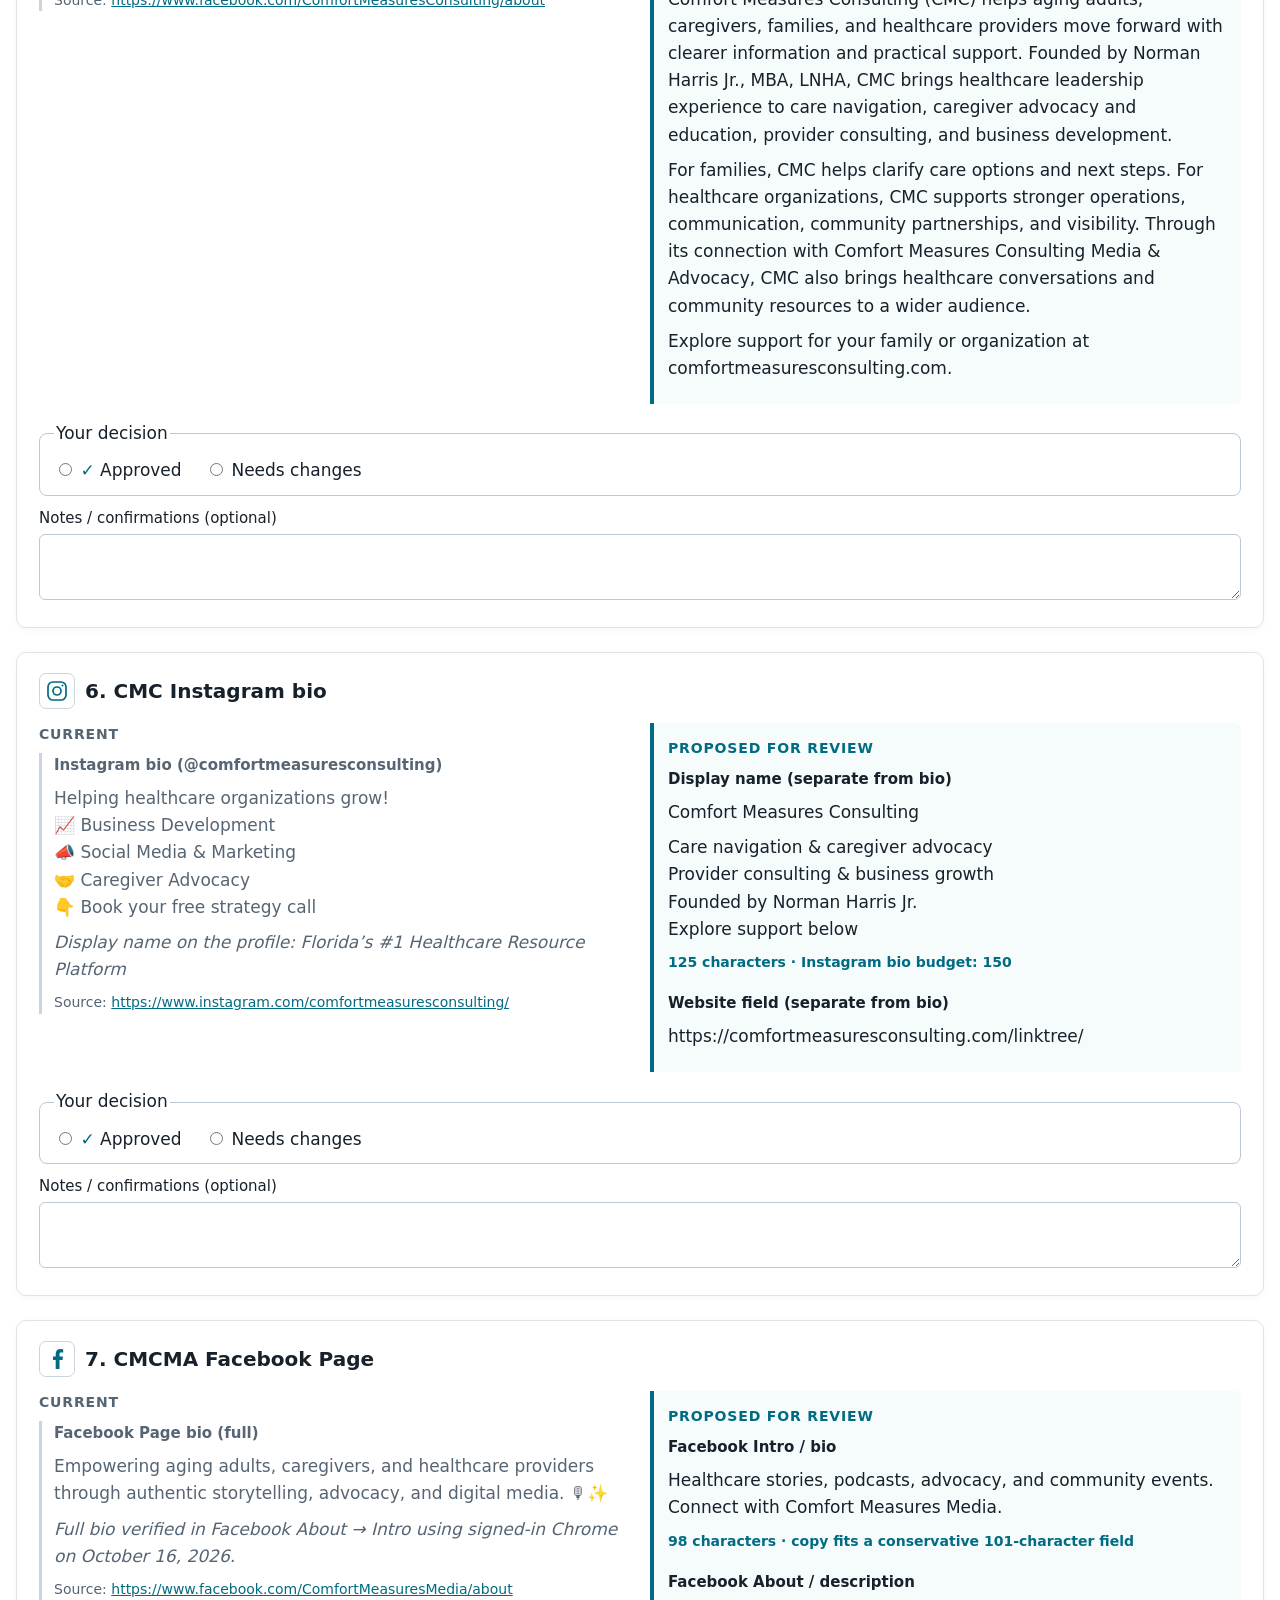
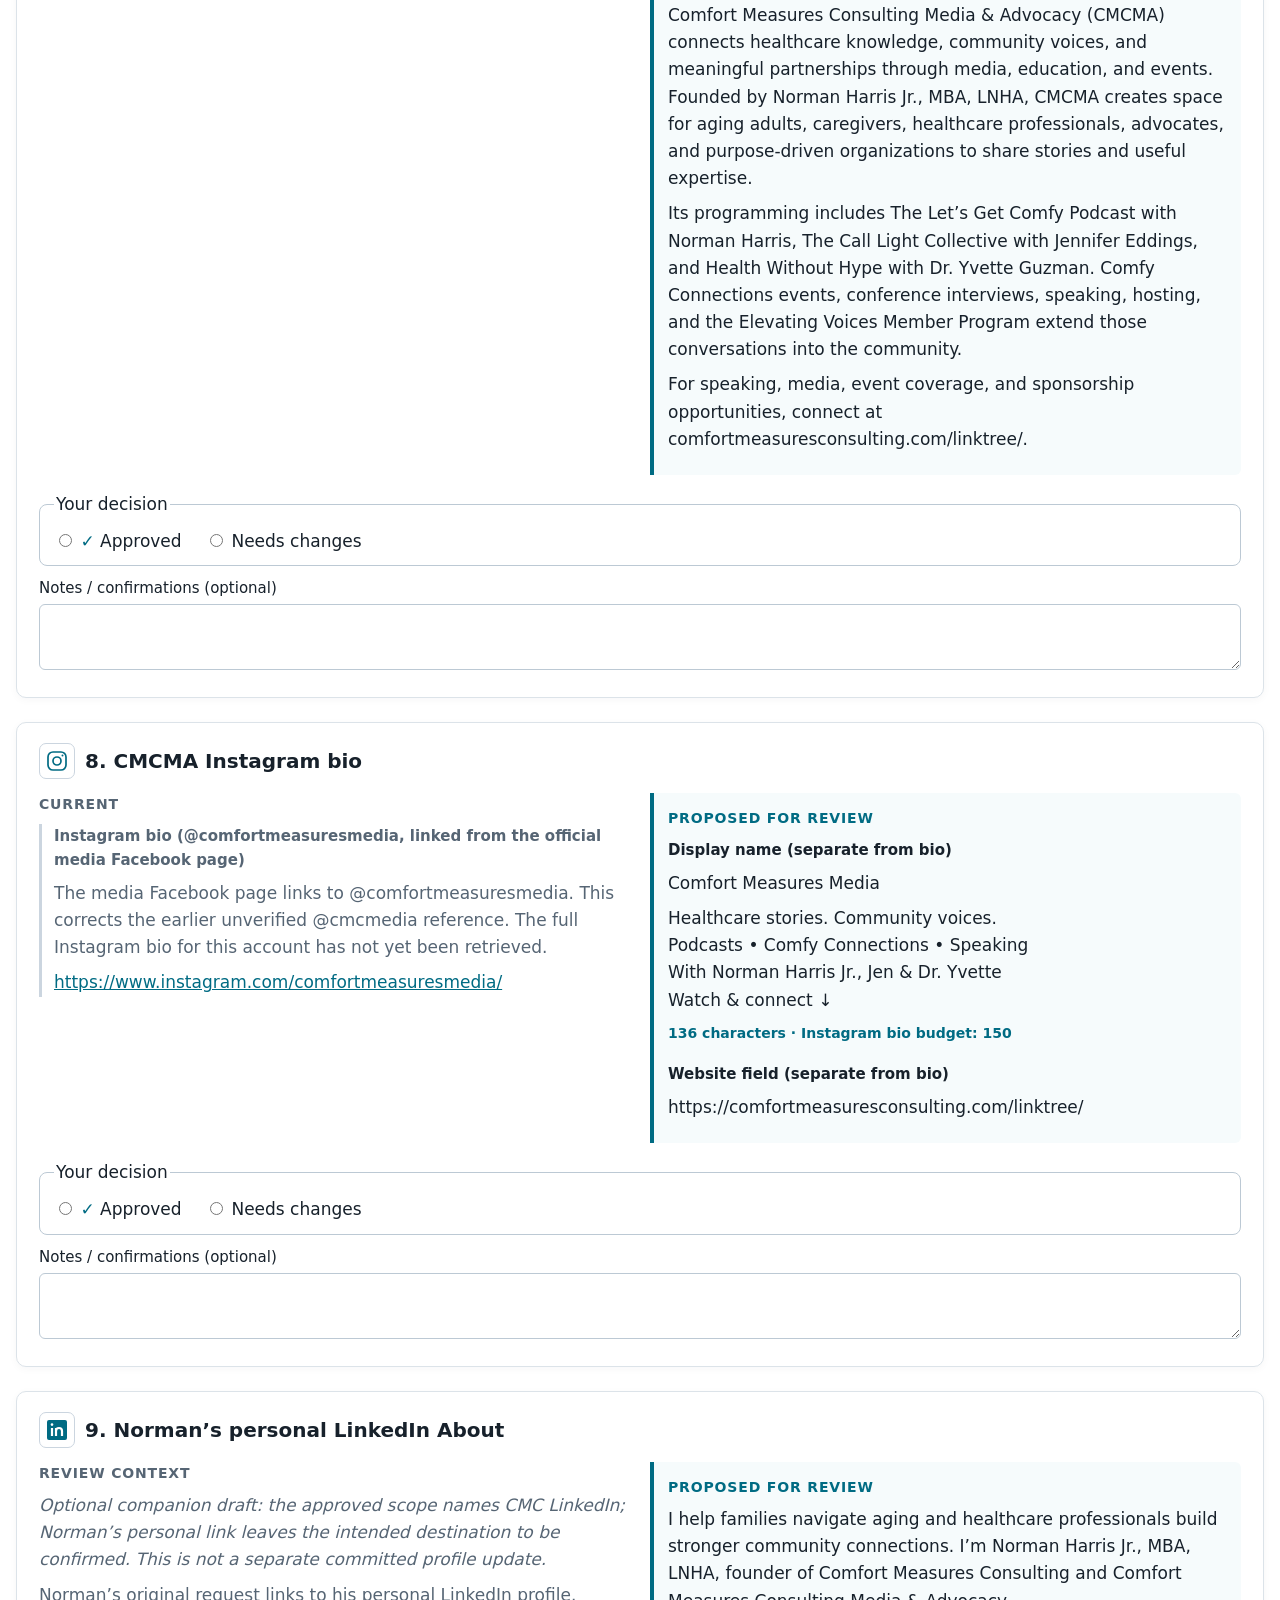
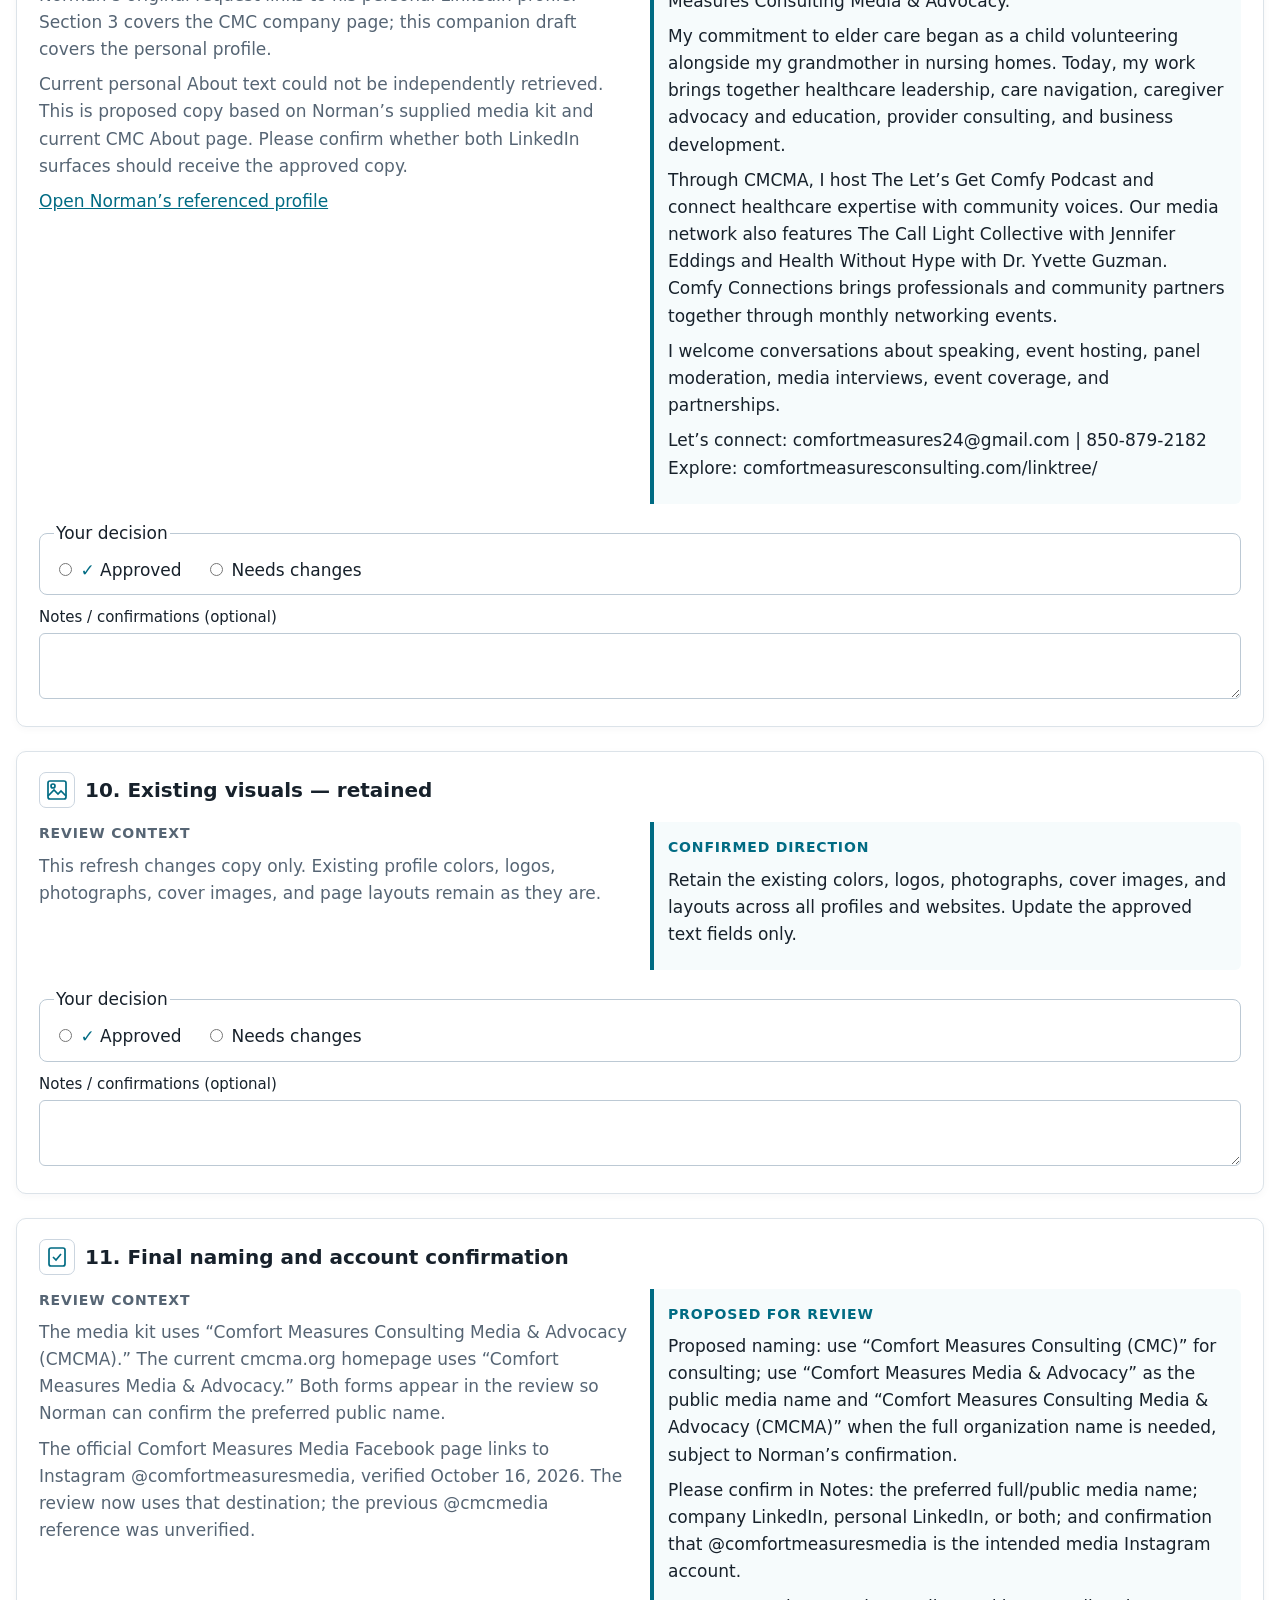
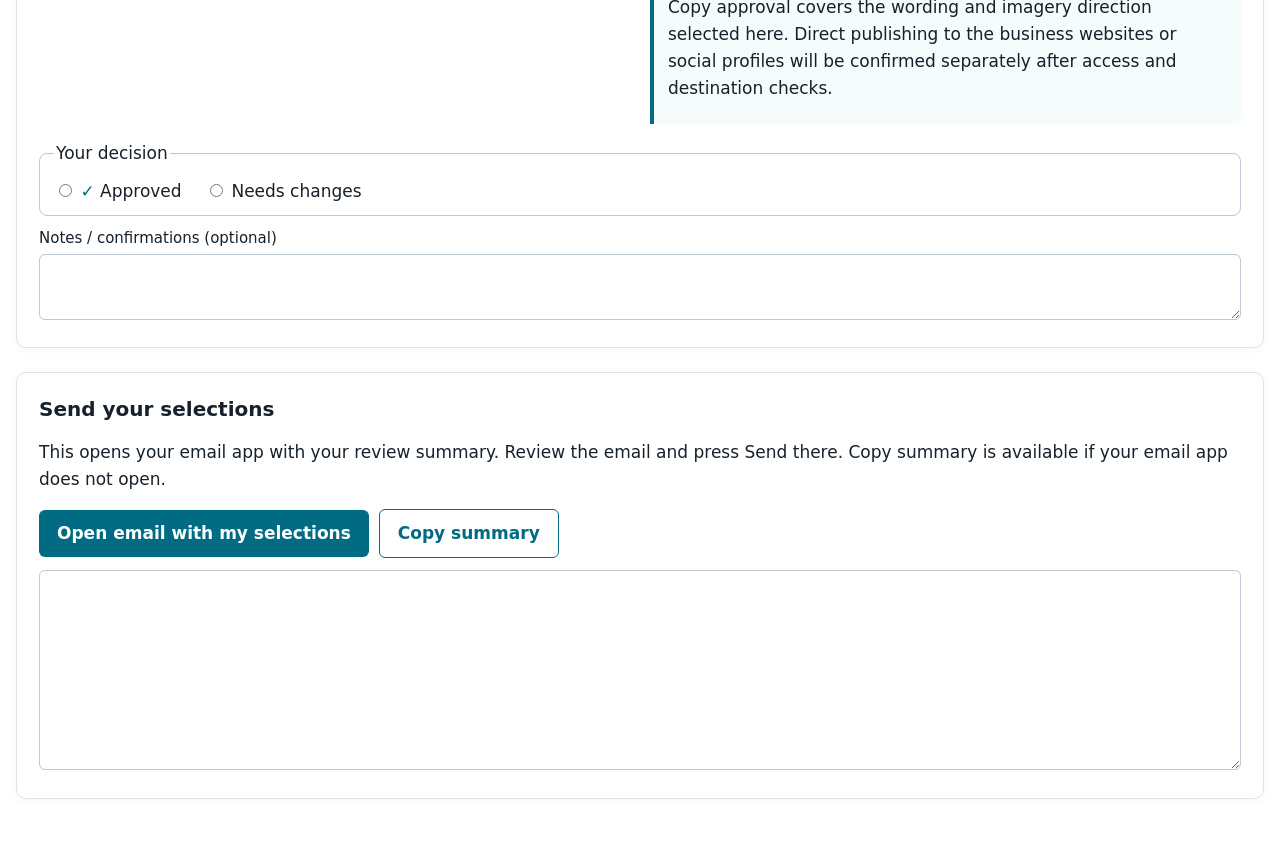
==== commit 8152d0b6: "Replace partial Facebook excerpts with verified full bios" ====
--- a/index.html
+++ b/index.html
@@ -151,7 +151,7 @@
 <label class="opt ok"><input name="c4" type="radio" value="approved"/> <span aria-hidden="true" class="mark">✓</span> Approved</label>
 <label class="opt"><input name="c4" type="radio" value="changes"/> Needs changes</label></fieldset>
 <div class="editbox" hidden=""><label>Your proposed changes<textarea class="edit" rows="9"></textarea></label><div class="live"></div>
-</div><label class="notes">Notes / confirmations (optional)<textarea class="notebox" rows="2"></textarea></label></article><article class="card" data-id="s5" data-limit="0" data-title="CMC Facebook Page"><h2 id="s5"><a aria-label="Open CMC Facebook" class="section-platform-icon" href="https://www.facebook.com/ComfortMeasuresConsulting/" rel="noopener" target="_blank" title="Open CMC Facebook"><svg aria-hidden="true" fill="none" height="24" stroke="currentColor" stroke-width="1.7" viewbox="0 0 24 24" width="24"><path d="M14.5 22v-9h3l.5-3.5h-3.5V7.2c0-1 .3-1.7 1.8-1.7h1.9V2.3A25 25 0 0 0 15.4 2c-2.8 0-4.7 1.7-4.7 4.9v2.6H8V13h2.7v9z" fill="currentColor" stroke="none"></path></svg></a>5. CMC Facebook Page</h2><div class="grid"><div class="cur"><h3>Current</h3><div class="item"><div class="lbl">Facebook Page intro (partial)</div><p>Helping families and facilities navigate eldercare with clarity and compassion. Placement support, consulting, and...</p><p class="note">Partial: this is the public preview Facebook shows logged-out visitors, cut off by Facebook. The full Intro needs a login.</p><div class="src">Source: <a href="https://www.facebook.com/ComfortMeasuresConsulting/">https://www.facebook.com/ComfortMeasuresConsulting/</a></div></div></div><div class="new"><h3>Proposed for review</h3><div class="lbl">Facebook Intro / bio</div><p style="white-space:pre-line">Care navigation, caregiver advocacy &amp; provider consulting. Practical support. Community connection.</p><div class="count">99 characters · copy fits a conservative 101-character field</div><div class="lbl">Facebook About / description</div><p style="white-space:pre-line">Comfort Measures Consulting (CMC) helps aging adults, caregivers, families, and healthcare providers move forward with clearer information and practical support. Founded by Norman Harris Jr., MBA, LNHA, CMC brings healthcare leadership experience to care navigation, caregiver advocacy and education, provider consulting, and business development.</p><p style="white-space:pre-line">For families, CMC helps clarify care options and next steps. For healthcare organizations, CMC supports stronger operations, communication, community partnerships, and visibility. Through its connection with Comfort Measures Consulting Media &amp; Advocacy, CMC also brings healthcare conversations and community resources to a wider audience.</p><p style="white-space:pre-line">Explore support for your family or organization at comfortmeasuresconsulting.com.</p><textarea class="newsrc" hidden="">Facebook Intro / bio
+</div><label class="notes">Notes / confirmations (optional)<textarea class="notebox" rows="2"></textarea></label></article><article class="card" data-id="s5" data-limit="0" data-title="CMC Facebook Page"><h2 id="s5"><a aria-label="Open CMC Facebook" class="section-platform-icon" href="https://www.facebook.com/ComfortMeasuresConsulting/" rel="noopener" target="_blank" title="Open CMC Facebook"><svg aria-hidden="true" fill="none" height="24" stroke="currentColor" stroke-width="1.7" viewbox="0 0 24 24" width="24"><path d="M14.5 22v-9h3l.5-3.5h-3.5V7.2c0-1 .3-1.7 1.8-1.7h1.9V2.3A25 25 0 0 0 15.4 2c-2.8 0-4.7 1.7-4.7 4.9v2.6H8V13h2.7v9z" fill="currentColor" stroke="none"></path></svg></a>5. CMC Facebook Page</h2><div class="grid"><div class="cur"><h3>Current</h3><div class="item"><div class="lbl">Facebook Page bio (full)</div><p>Helping families and facilities navigate eldercare with clarity and compassion. Placement support, consulting, and growth strategies for aging solutions.</p><p class="note">Full bio verified in Facebook About → Intro using signed-in Chrome on October 16, 2026.</p><div class="src">Source: <a href="https://www.facebook.com/ComfortMeasuresConsulting/about">https://www.facebook.com/ComfortMeasuresConsulting/about</a></div></div></div><div class="new"><h3>Proposed for review</h3><div class="lbl">Facebook Intro / bio</div><p style="white-space:pre-line">Care navigation, caregiver advocacy &amp; provider consulting. Practical support. Community connection.</p><div class="count">99 characters · copy fits a conservative 101-character field</div><div class="lbl">Facebook About / description</div><p style="white-space:pre-line">Comfort Measures Consulting (CMC) helps aging adults, caregivers, families, and healthcare providers move forward with clearer information and practical support. Founded by Norman Harris Jr., MBA, LNHA, CMC brings healthcare leadership experience to care navigation, caregiver advocacy and education, provider consulting, and business development.</p><p style="white-space:pre-line">For families, CMC helps clarify care options and next steps. For healthcare organizations, CMC supports stronger operations, communication, community partnerships, and visibility. Through its connection with Comfort Measures Consulting Media &amp; Advocacy, CMC also brings healthcare conversations and community resources to a wider audience.</p><p style="white-space:pre-line">Explore support for your family or organization at comfortmeasuresconsulting.com.</p><textarea class="newsrc" hidden="">Facebook Intro / bio
 Care navigation, caregiver advocacy &amp; provider consulting. Practical support. Community connection.
 
 Facebook About / description
@@ -175,7 +175,7 @@
 <label class="opt ok"><input name="c6" type="radio" value="approved"/> <span aria-hidden="true" class="mark">✓</span> Approved</label>
 <label class="opt"><input name="c6" type="radio" value="changes"/> Needs changes</label></fieldset>
 <div class="editbox" hidden=""><label>Your proposed changes<textarea class="edit" rows="9"></textarea></label><div class="live"></div>
-</div><label class="notes">Notes / confirmations (optional)<textarea class="notebox" rows="2"></textarea></label></article><article class="card" data-id="s7" data-limit="0" data-title="CMCMA Facebook Page"><h2 id="s7"><a aria-label="Open CMCMA Facebook" class="section-platform-icon" href="https://www.facebook.com/ComfortMeasuresMedia/" rel="noopener" target="_blank" title="Open CMCMA Facebook"><svg aria-hidden="true" fill="none" height="24" stroke="currentColor" stroke-width="1.7" viewbox="0 0 24 24" width="24"><path d="M14.5 22v-9h3l.5-3.5h-3.5V7.2c0-1 .3-1.7 1.8-1.7h1.9V2.3A25 25 0 0 0 15.4 2c-2.8 0-4.7 1.7-4.7 4.9v2.6H8V13h2.7v9z" fill="currentColor" stroke="none"></path></svg></a>7. CMCMA Facebook Page</h2><div class="grid"><div class="cur"><h3>Current</h3><div class="item"><div class="lbl">Facebook Page intro (partial)</div><p>Empowering aging adults, caregivers, and healthcare providers through authentic storytelling, advocacy, and digital media. 🎙✨</p><p class="note">Partial: this is the public preview Facebook shows logged-out visitors, cut off by Facebook. The full Intro needs a login.</p><div class="src">Source: <a href="https://www.facebook.com/ComfortMeasuresMedia/">https://www.facebook.com/ComfortMeasuresMedia/</a></div></div></div><div class="new"><h3>Proposed for review</h3><div class="lbl">Facebook Intro / bio</div><p style="white-space:pre-line">Healthcare stories, podcasts, advocacy, and community events. Connect with Comfort Measures Media.</p><div class="count">98 characters · copy fits a conservative 101-character field</div><div class="lbl">Facebook About / description</div><p style="white-space:pre-line">Comfort Measures Consulting Media &amp; Advocacy (CMCMA) connects healthcare knowledge, community voices, and meaningful partnerships through media, education, and events. Founded by Norman Harris Jr., MBA, LNHA, CMCMA creates space for aging adults, caregivers, healthcare professionals, advocates, and purpose-driven organizations to share stories and useful expertise.</p><p style="white-space:pre-line">Its programming includes The Let’s Get Comfy Podcast with Norman Harris, The Call Light Collective with Jennifer Eddings, and Health Without Hype with Dr. Yvette Guzman. Comfy Connections events, conference interviews, speaking, hosting, and the Elevating Voices Member Program extend those conversations into the community.</p><p style="white-space:pre-line">For speaking, media, event coverage, and sponsorship opportunities, connect at comfortmeasuresconsulting.com/linktree/.</p><textarea class="newsrc" hidden="">Facebook Intro / bio
+</div><label class="notes">Notes / confirmations (optional)<textarea class="notebox" rows="2"></textarea></label></article><article class="card" data-id="s7" data-limit="0" data-title="CMCMA Facebook Page"><h2 id="s7"><a aria-label="Open CMCMA Facebook" class="section-platform-icon" href="https://www.facebook.com/ComfortMeasuresMedia/" rel="noopener" target="_blank" title="Open CMCMA Facebook"><svg aria-hidden="true" fill="none" height="24" stroke="currentColor" stroke-width="1.7" viewbox="0 0 24 24" width="24"><path d="M14.5 22v-9h3l.5-3.5h-3.5V7.2c0-1 .3-1.7 1.8-1.7h1.9V2.3A25 25 0 0 0 15.4 2c-2.8 0-4.7 1.7-4.7 4.9v2.6H8V13h2.7v9z" fill="currentColor" stroke="none"></path></svg></a>7. CMCMA Facebook Page</h2><div class="grid"><div class="cur"><h3>Current</h3><div class="item"><div class="lbl">Facebook Page bio (full)</div><p>Empowering aging adults, caregivers, and healthcare providers through authentic storytelling, advocacy, and digital media. 🎙✨</p><p class="note">Full bio verified in Facebook About → Intro using signed-in Chrome on October 16, 2026.</p><div class="src">Source: <a href="https://www.facebook.com/ComfortMeasuresMedia/about">https://www.facebook.com/ComfortMeasuresMedia/about</a></div></div></div><div class="new"><h3>Proposed for review</h3><div class="lbl">Facebook Intro / bio</div><p style="white-space:pre-line">Healthcare stories, podcasts, advocacy, and community events. Connect with Comfort Measures Media.</p><div class="count">98 characters · copy fits a conservative 101-character field</div><div class="lbl">Facebook About / description</div><p style="white-space:pre-line">Comfort Measures Consulting Media &amp; Advocacy (CMCMA) connects healthcare knowledge, community voices, and meaningful partnerships through media, education, and events. Founded by Norman Harris Jr., MBA, LNHA, CMCMA creates space for aging adults, caregivers, healthcare professionals, advocates, and purpose-driven organizations to share stories and useful expertise.</p><p style="white-space:pre-line">Its programming includes The Let’s Get Comfy Podcast with Norman Harris, The Call Light Collective with Jennifer Eddings, and Health Without Hype with Dr. Yvette Guzman. Comfy Connections events, conference interviews, speaking, hosting, and the Elevating Voices Member Program extend those conversations into the community.</p><p style="white-space:pre-line">For speaking, media, event coverage, and sponsorship opportunities, connect at comfortmeasuresconsulting.com/linktree/.</p><textarea class="newsrc" hidden="">Facebook Intro / bio
 Healthcare stories, podcasts, advocacy, and community events. Connect with Comfort Measures Media.
 
 Facebook About / description
@@ -188,7 +188,7 @@
 <label class="opt ok"><input name="c7" type="radio" value="approved"/> <span aria-hidden="true" class="mark">✓</span> Approved</label>
 <label class="opt"><input name="c7" type="radio" value="changes"/> Needs changes</label></fieldset>
 <div class="editbox" hidden=""><label>Your proposed changes<textarea class="edit" rows="9"></textarea></label><div class="live"></div>
-</div><label class="notes">Notes / confirmations (optional)<textarea class="notebox" rows="2"></textarea></label></article><article class="card" data-id="s8" data-limit="150" data-title="CMCMA Instagram bio"><h2 id="s8"><a aria-label="Open Referenced CMCMA Instagram account; destination to confirm" class="section-platform-icon" href="https://www.instagram.com/cmcmedia/" rel="noopener" target="_blank" title="Open Referenced CMCMA Instagram account; destination to confirm"><svg aria-hidden="true" fill="none" height="24" stroke="currentColor" stroke-width="1.7" viewbox="0 0 24 24" width="24"><rect height="18" rx="5" width="18" x="3" y="3"></rect><circle cx="12" cy="12" r="4"></circle><circle cx="17.5" cy="6.5" fill="currentColor" r="1" stroke="none"></circle></svg></a>8. CMCMA Instagram bio</h2><div class="grid"><div class="cur"><h3>Current</h3><div class="item"><div class="lbl">Instagram bio (@cmcmedia, linked from the YouTube channel)</div><p><strong>Couldn't retrieve.</strong> Instagram returned a login wall with no bio text for logged-out visitors.</p><div class="src">Tried: <a href="https://www.instagram.com/cmcmedia/">https://www.instagram.com/cmcmedia/</a></div></div></div><div class="new"><h3>Proposed for review</h3><div class="lbl">Display name (separate from bio)</div><p>Comfort Measures Media</p><p style="white-space:pre-line">Healthcare stories. Community voices.
+</div><label class="notes">Notes / confirmations (optional)<textarea class="notebox" rows="2"></textarea></label></article><article class="card" data-id="s8" data-limit="150" data-title="CMCMA Instagram bio"><h2 id="s8"><a aria-label="Open CMCMA Instagram linked from Facebook" class="section-platform-icon" href="https://www.instagram.com/comfortmeasuresmedia/" rel="noopener" target="_blank" title="Open CMCMA Instagram linked from Facebook"><svg aria-hidden="true" fill="none" height="24" stroke="currentColor" stroke-width="1.7" viewbox="0 0 24 24" width="24"><rect height="18" rx="5" width="18" x="3" y="3"></rect><circle cx="12" cy="12" r="4"></circle><circle cx="17.5" cy="6.5" fill="currentColor" r="1" stroke="none"></circle></svg></a>8. CMCMA Instagram bio</h2><div class="grid"><div class="cur"><h3>Current</h3><div class="item"><div class="lbl">Instagram bio (@comfortmeasuresmedia, linked from the official media Facebook page)</div><p>The media Facebook page links to @comfortmeasuresmedia. This corrects the earlier unverified @cmcmedia reference. The full Instagram bio for this account has not yet been retrieved.</p><a href="https://www.instagram.com/comfortmeasuresmedia/">https://www.instagram.com/comfortmeasuresmedia/</a></div></div><div class="new"><h3>Proposed for review</h3><div class="lbl">Display name (separate from bio)</div><p>Comfort Measures Media</p><p style="white-space:pre-line">Healthcare stories. Community voices.
 Podcasts • Comfy Connections • Speaking
 With Norman Harris Jr., Jen &amp; Dr. Yvette
 Watch &amp; connect ↓</p><div class="count">136 characters · Instagram bio budget: 150</div><div class="lbl">Website field (separate from bio)</div><p style="white-space:pre-line">https://comfortmeasuresconsulting.com/linktree/</p><textarea class="newsrc" hidden="">Healthcare stories. Community voices.
@@ -220,9 +220,9 @@
 <label class="opt ok"><input name="c10" type="radio" value="approved"/> <span aria-hidden="true" class="mark">✓</span> Approved</label>
 <label class="opt"><input name="c10" type="radio" value="changes"/> Needs changes</label></fieldset>
 <div class="editbox" hidden=""><label>Your proposed changes<textarea class="edit" rows="9"></textarea></label><div class="live"></div>
-</div><label class="notes">Notes / confirmations (optional)<textarea class="notebox" rows="2"></textarea></label></article><article class="card" data-id="s11" data-limit="0" data-title="Final naming and account confirmation"><h2 id="s11"><span aria-hidden="true" class="section-platform-icon"><svg aria-hidden="true" fill="none" height="24" stroke="currentColor" stroke-width="1.7" viewbox="0 0 24 24" width="24"><rect height="18" rx="2" width="16" x="4" y="3"></rect><path d="m8 12 3 3 5-6"></path></svg></span>11. Final naming and account confirmation</h2><div class="grid"><div class="cur"><h3>Review context</h3><p>The media kit uses “Comfort Measures Consulting Media &amp; Advocacy (CMCMA).” The current cmcma.org homepage uses “Comfort Measures Media &amp; Advocacy.” Both forms appear in the review so Norman can confirm the preferred public name.</p><p>The @cmcmedia Instagram destination was recorded from a YouTube link in the prior review; its current ownership and full bio remain unverified.</p></div><div class="new"><h3>Proposed for review</h3><p style="white-space:pre-line">Proposed naming: use “Comfort Measures Consulting (CMC)” for consulting; use “Comfort Measures Media &amp; Advocacy” as the public media name and “Comfort Measures Consulting Media &amp; Advocacy (CMCMA)” when the full organization name is needed, subject to Norman’s confirmation.</p><p style="white-space:pre-line">Please confirm in Notes: the preferred full/public media name; company LinkedIn, personal LinkedIn, or both; and whether @cmcmedia is the correct media Instagram account.</p><p style="white-space:pre-line">Copy approval covers the wording and imagery direction selected here. Direct publishing to the business websites or social profiles will be confirmed separately after access and destination checks.</p><textarea class="newsrc" hidden="">Proposed naming: use “Comfort Measures Consulting (CMC)” for consulting; use “Comfort Measures Media &amp; Advocacy” as the public media name and “Comfort Measures Consulting Media &amp; Advocacy (CMCMA)” when the full organization name is needed, subject to Norman’s confirmation.
-
-Please confirm in Notes: the preferred full/public media name; company LinkedIn, personal LinkedIn, or both; and whether @cmcmedia is the correct media Instagram account.
+</div><label class="notes">Notes / confirmations (optional)<textarea class="notebox" rows="2"></textarea></label></article><article class="card" data-id="s11" data-limit="0" data-title="Final naming and account confirmation"><h2 id="s11"><span aria-hidden="true" class="section-platform-icon"><svg aria-hidden="true" fill="none" height="24" stroke="currentColor" stroke-width="1.7" viewbox="0 0 24 24" width="24"><rect height="18" rx="2" width="16" x="4" y="3"></rect><path d="m8 12 3 3 5-6"></path></svg></span>11. Final naming and account confirmation</h2><div class="grid"><div class="cur"><h3>Review context</h3><p>The media kit uses “Comfort Measures Consulting Media &amp; Advocacy (CMCMA).” The current cmcma.org homepage uses “Comfort Measures Media &amp; Advocacy.” Both forms appear in the review so Norman can confirm the preferred public name.</p><p>The official Comfort Measures Media Facebook page links to Instagram @comfortmeasuresmedia, verified October 16, 2026. The review now uses that destination; the previous @cmcmedia reference was unverified.</p></div><div class="new"><h3>Proposed for review</h3><p style="white-space:pre-line">Proposed naming: use “Comfort Measures Consulting (CMC)” for consulting; use “Comfort Measures Media &amp; Advocacy” as the public media name and “Comfort Measures Consulting Media &amp; Advocacy (CMCMA)” when the full organization name is needed, subject to Norman’s confirmation.</p><p style="white-space:pre-line">Please confirm in Notes: the preferred full/public media name; company LinkedIn, personal LinkedIn, or both; and confirmation that @comfortmeasuresmedia is the intended media Instagram account.</p><p style="white-space:pre-line">Copy approval covers the wording and imagery direction selected here. Direct publishing to the business websites or social profiles will be confirmed separately after access and destination checks.</p><textarea class="newsrc" hidden="">Proposed naming: use “Comfort Measures Consulting (CMC)” for consulting; use “Comfort Measures Media &amp; Advocacy” as the public media name and “Comfort Measures Consulting Media &amp; Advocacy (CMCMA)” when the full organization name is needed, subject to Norman’s confirmation.
+
+Please confirm in Notes: the preferred full/public media name; company LinkedIn, personal LinkedIn, or both; and confirmation that @comfortmeasuresmedia is the intended media Instagram account.
 
 Copy approval covers the wording and imagery direction selected here. Direct publishing to the business websites or social profiles will be confirmed separately after access and destination checks.</textarea></div></div>
 <fieldset class="choice"><legend>Your decision</legend>
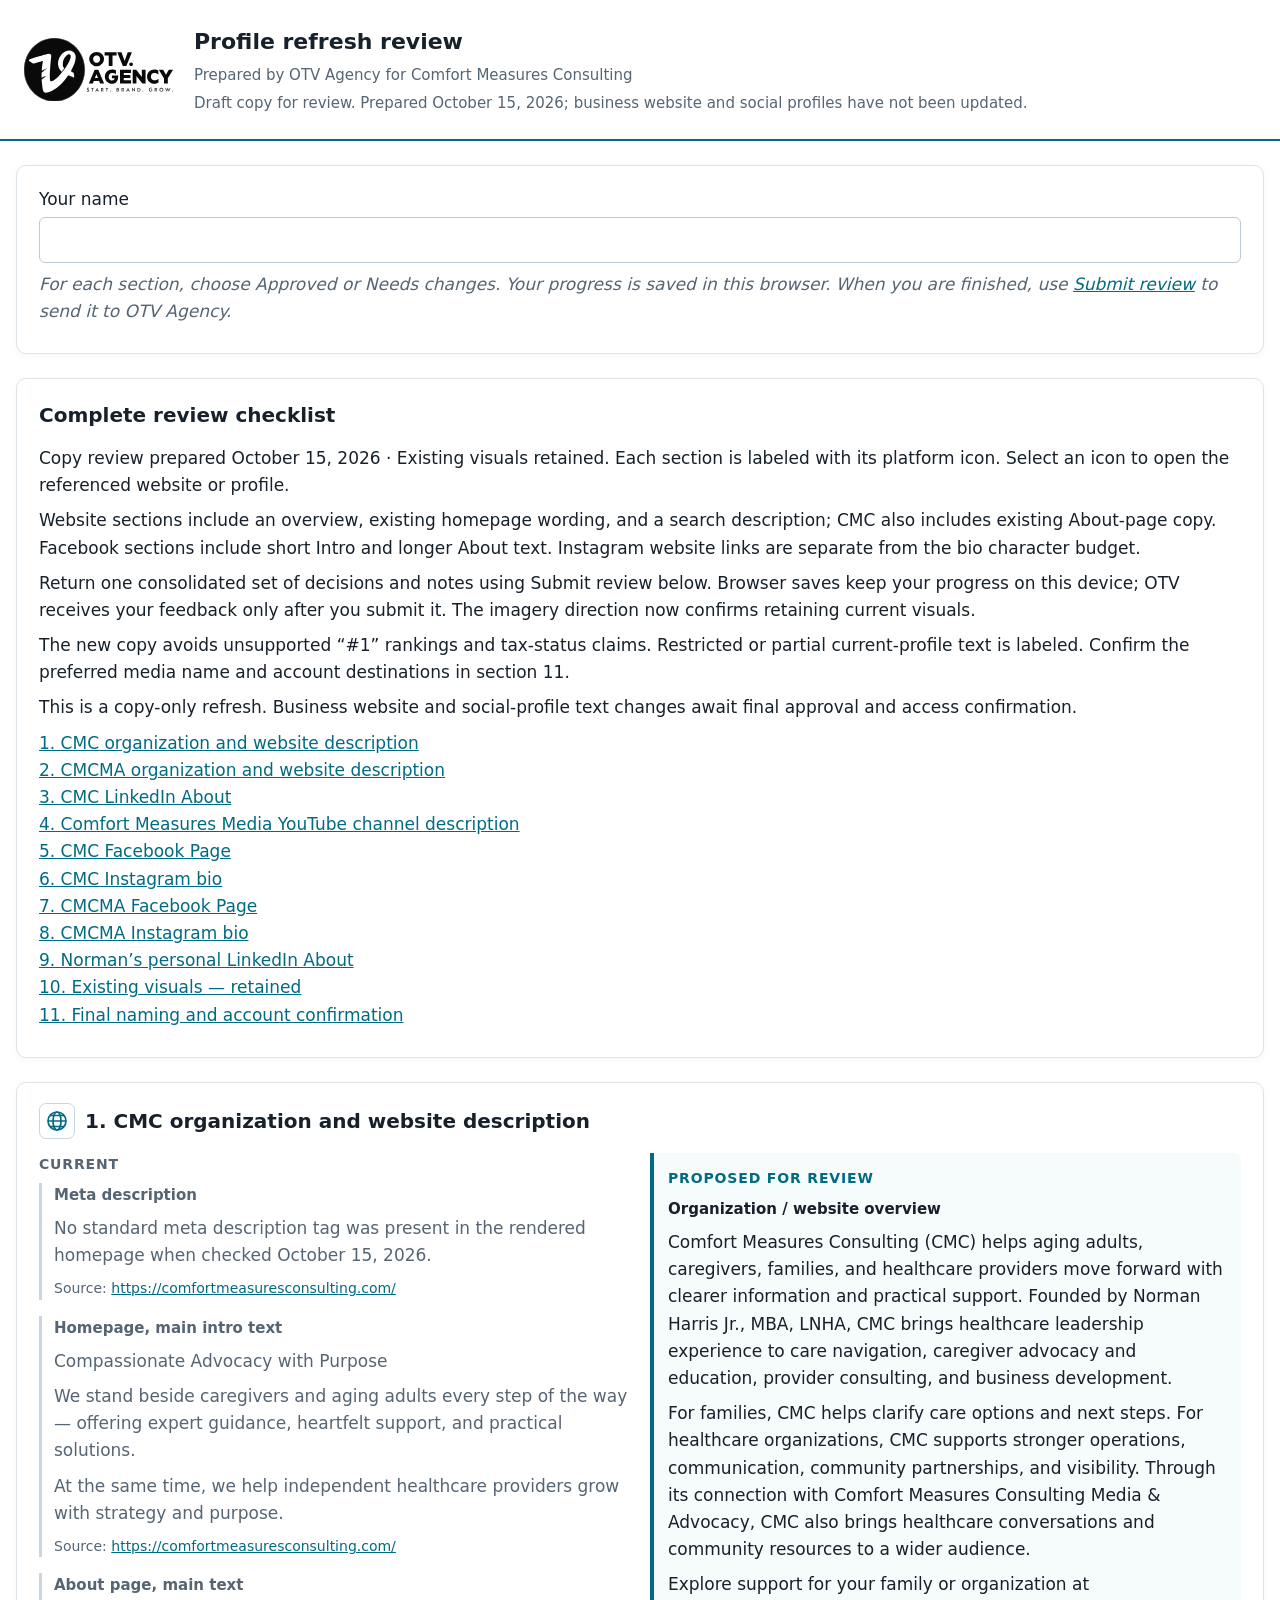
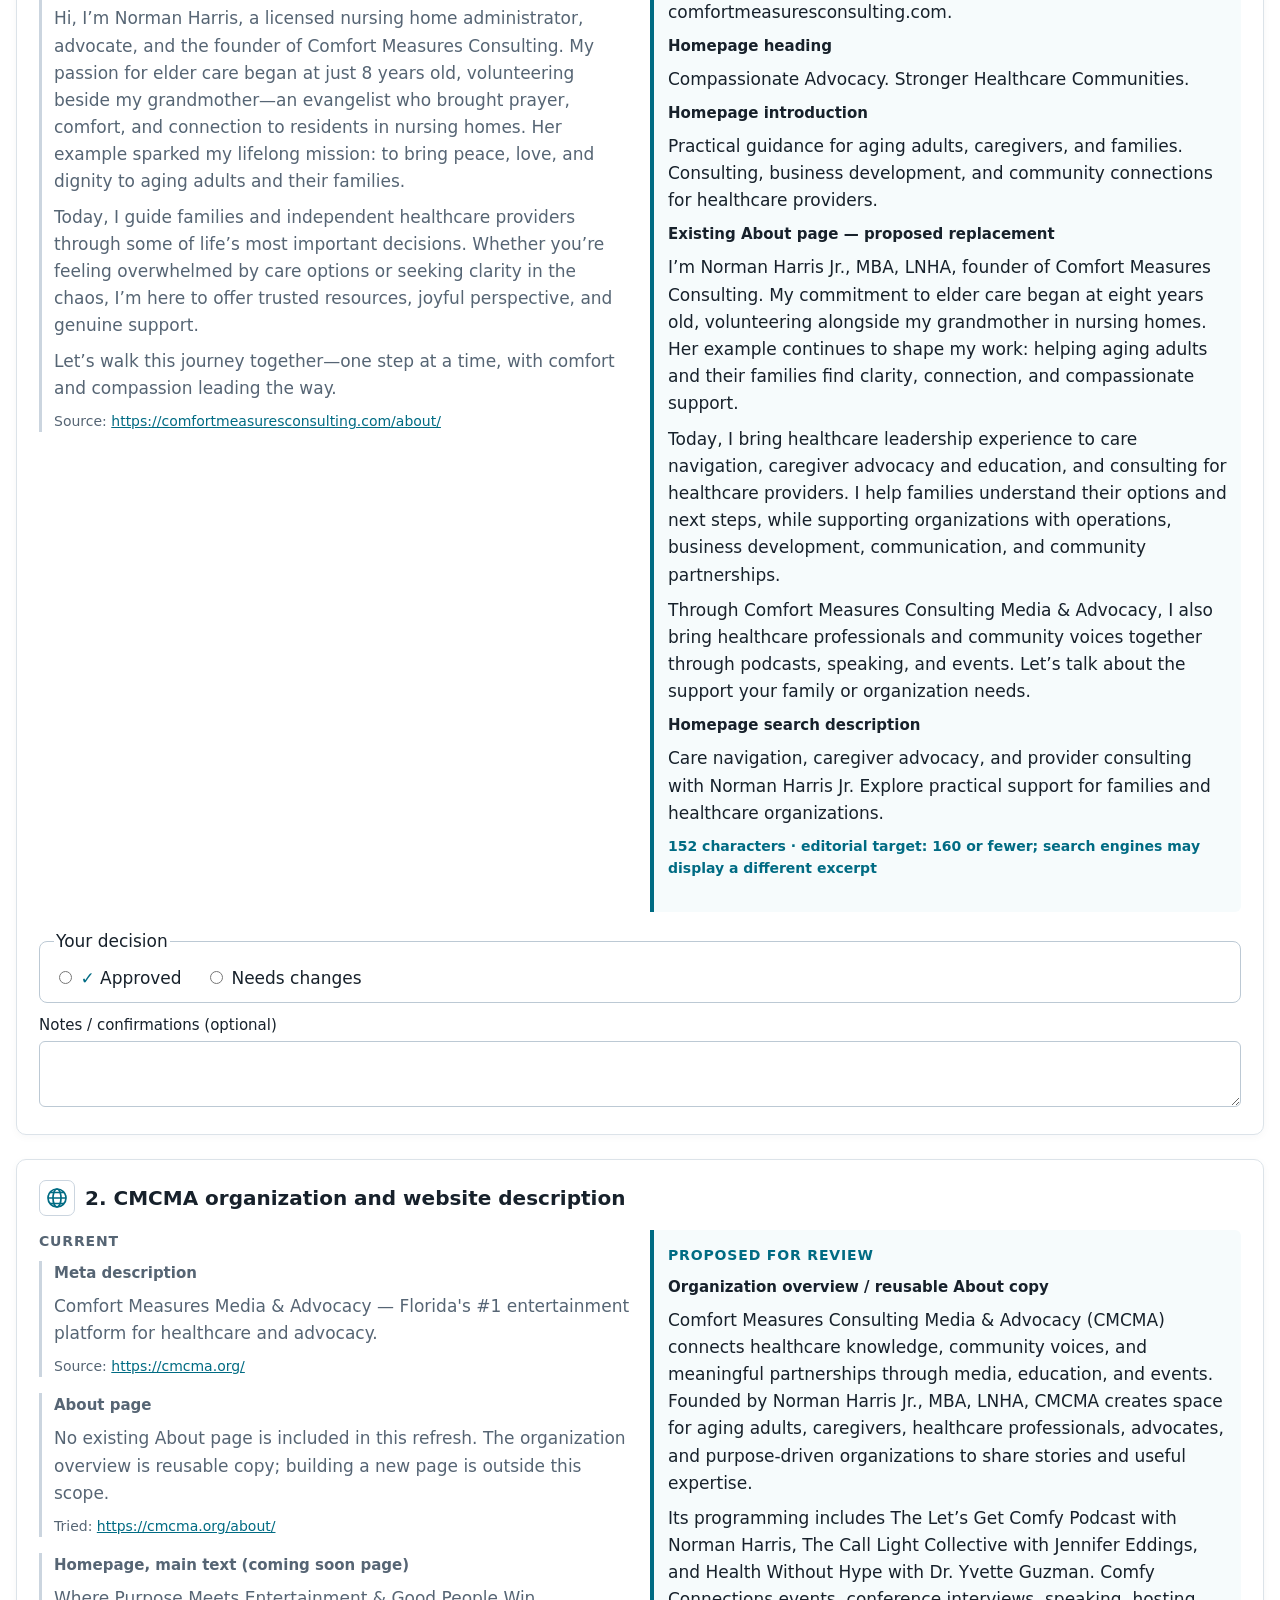
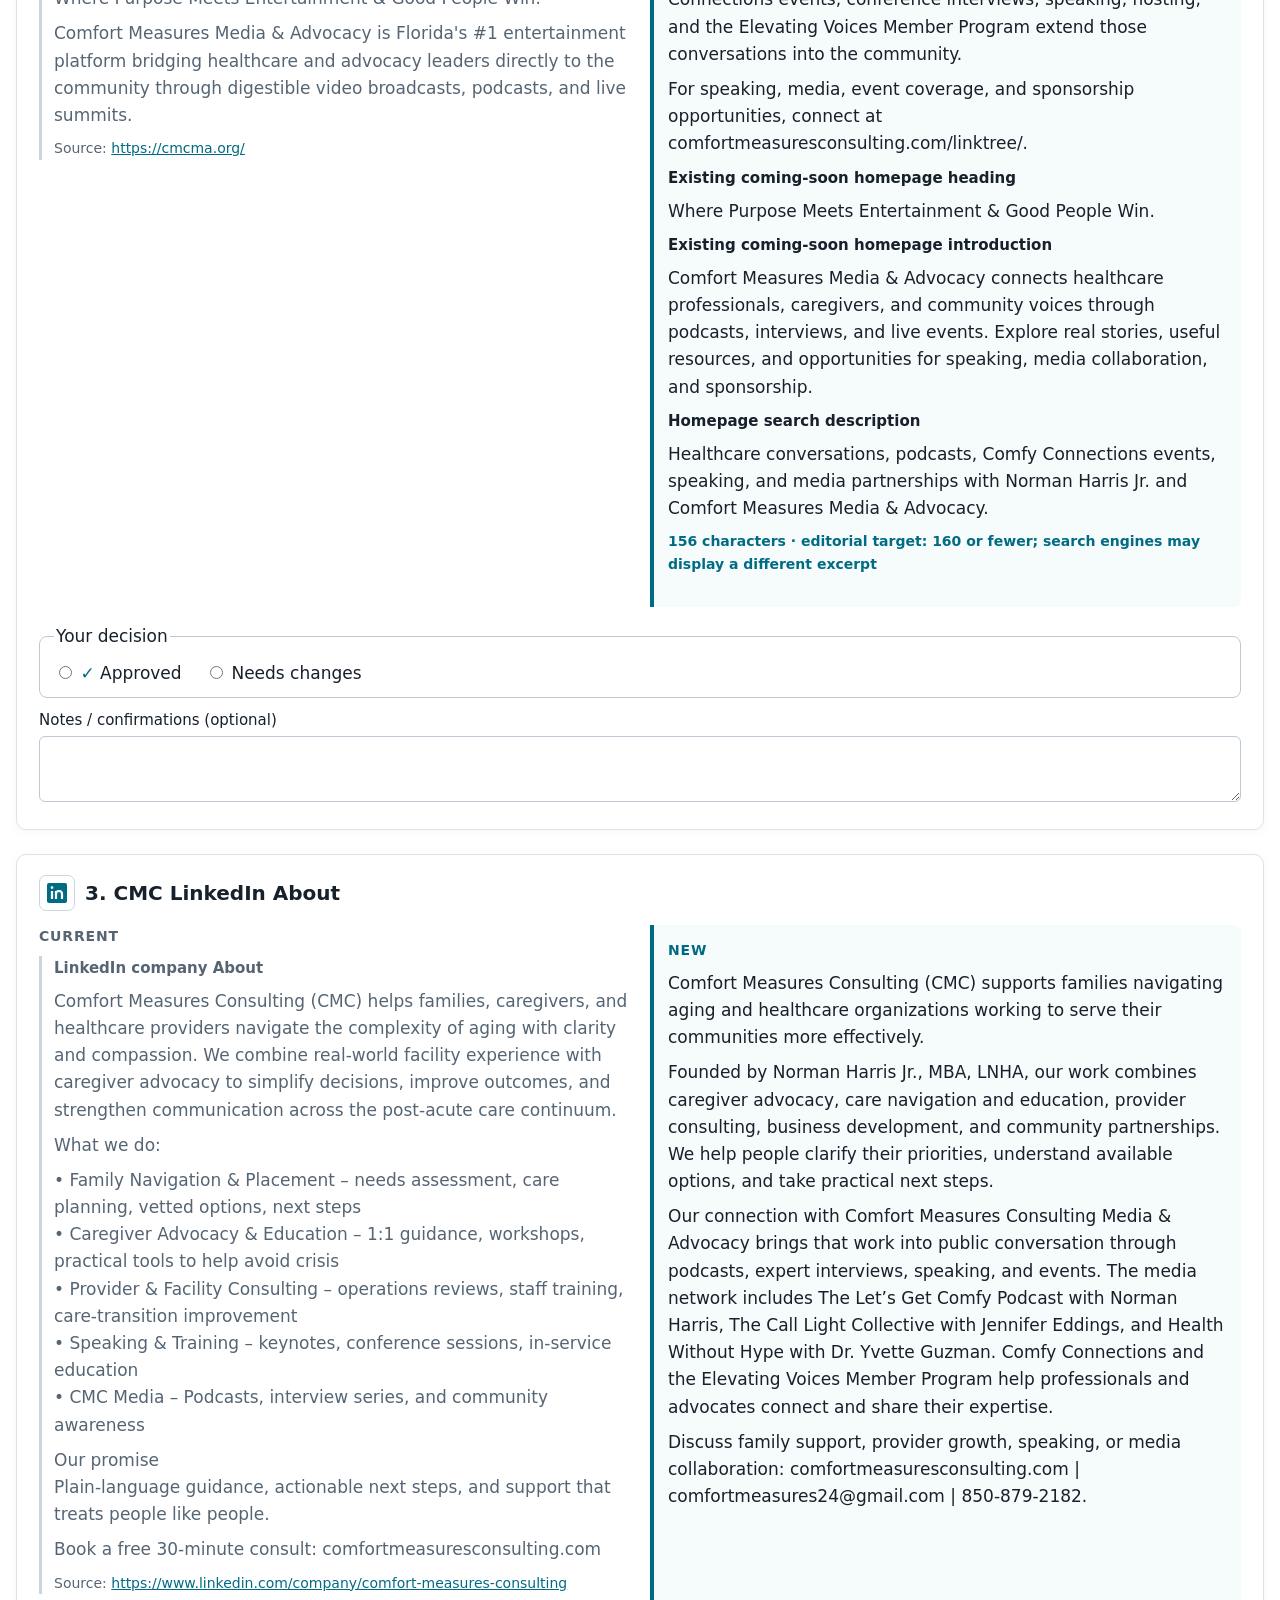
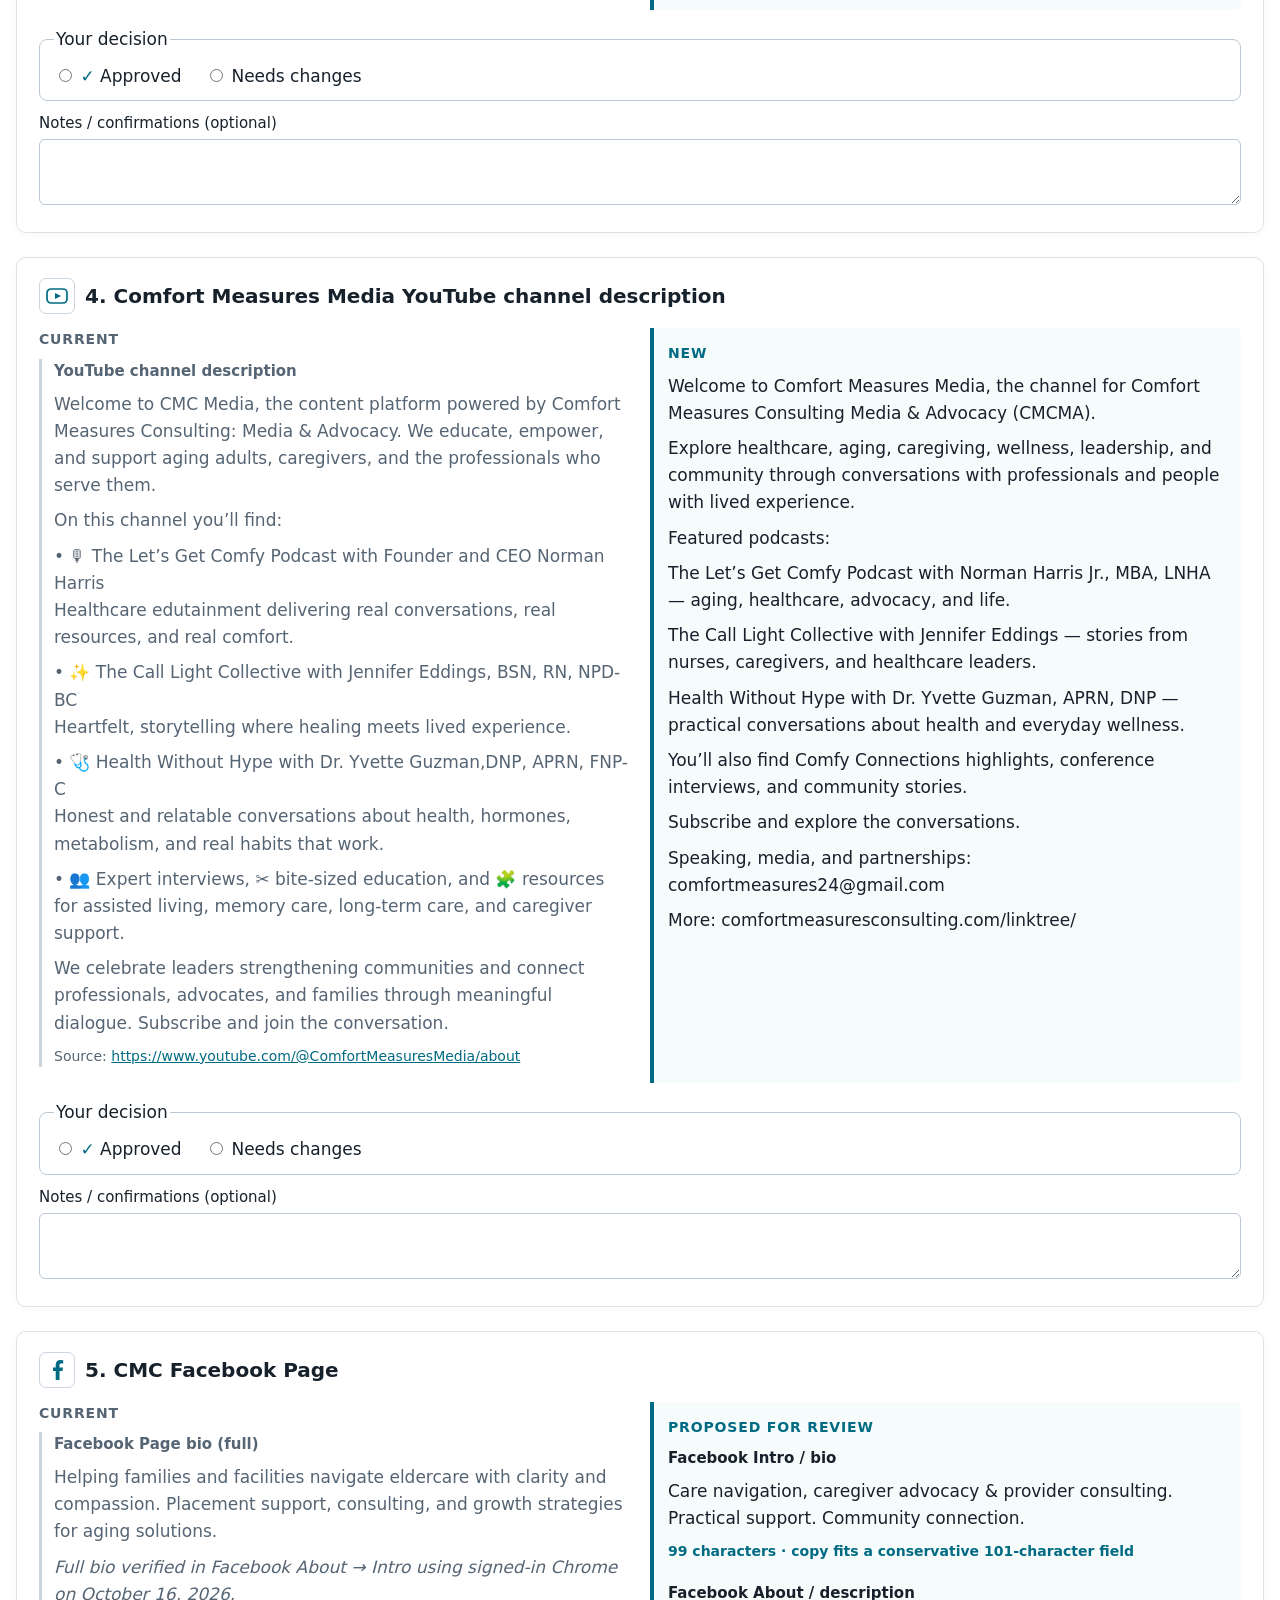
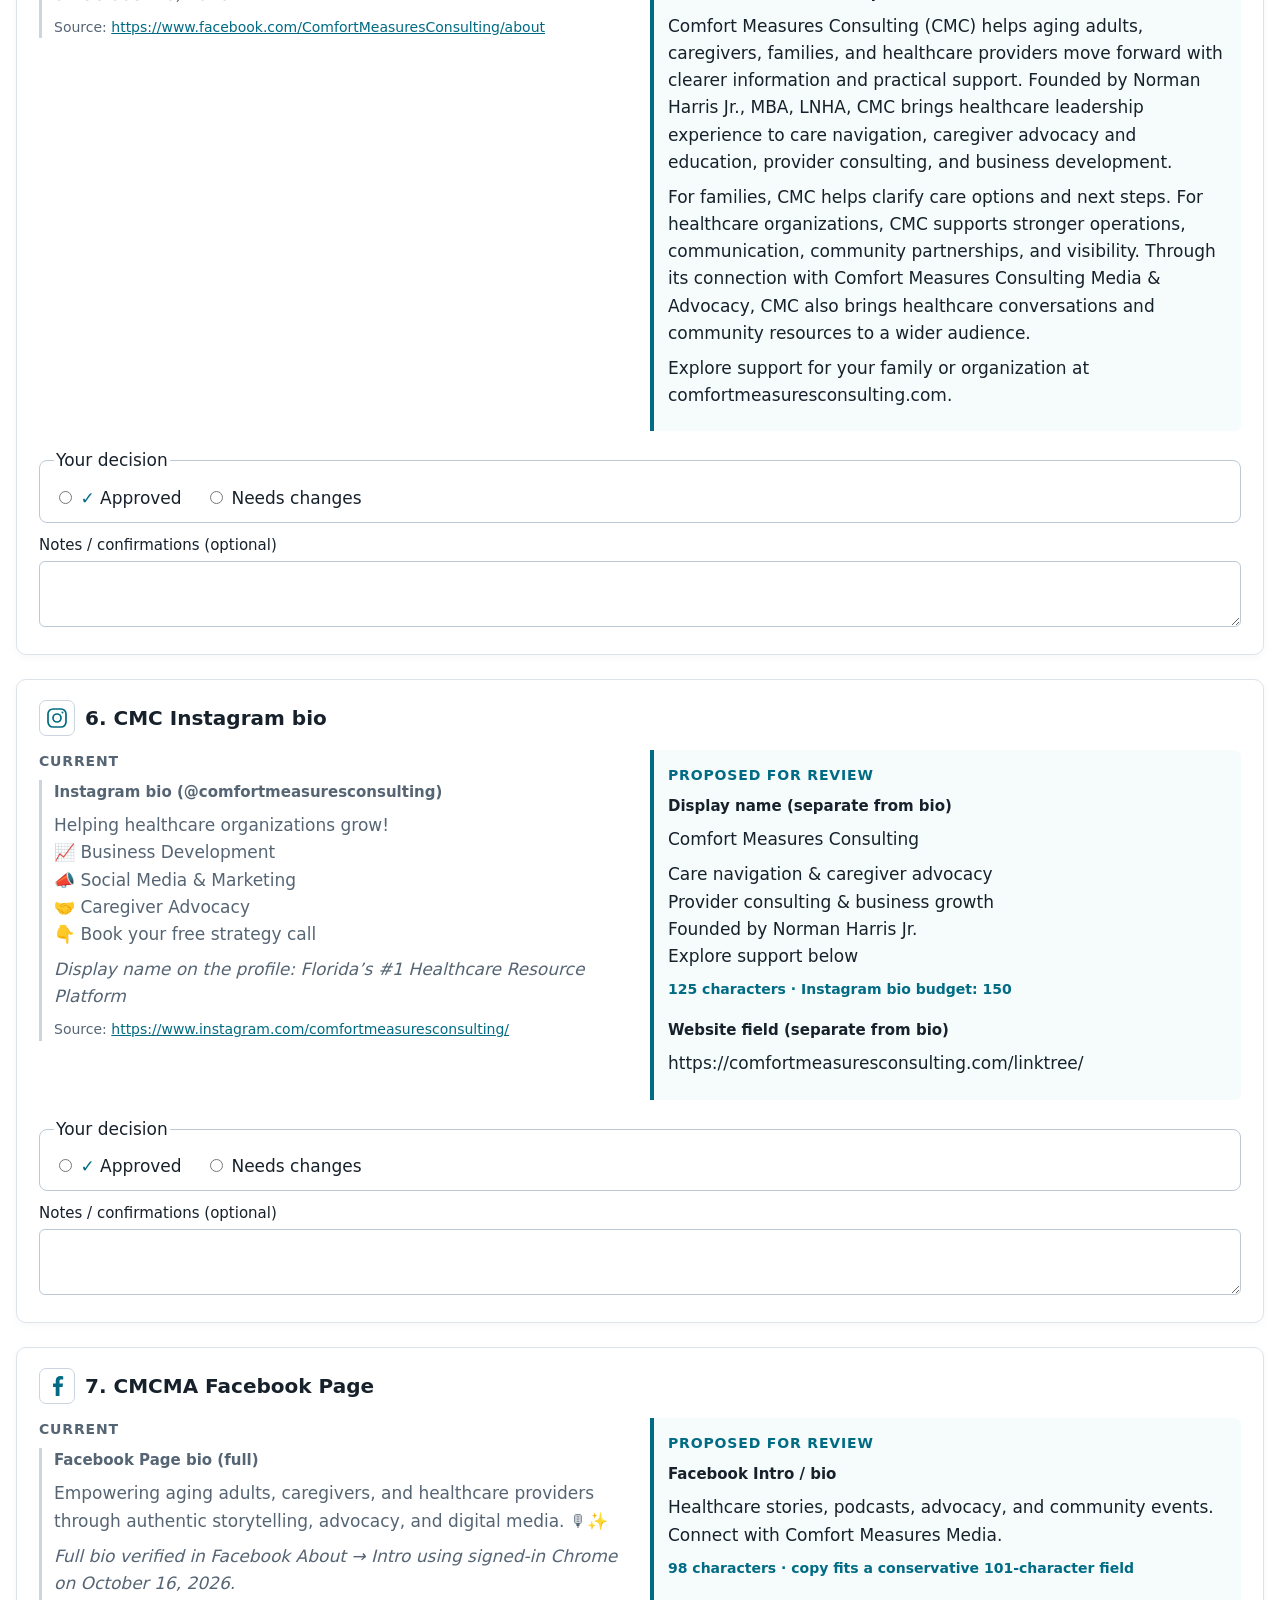
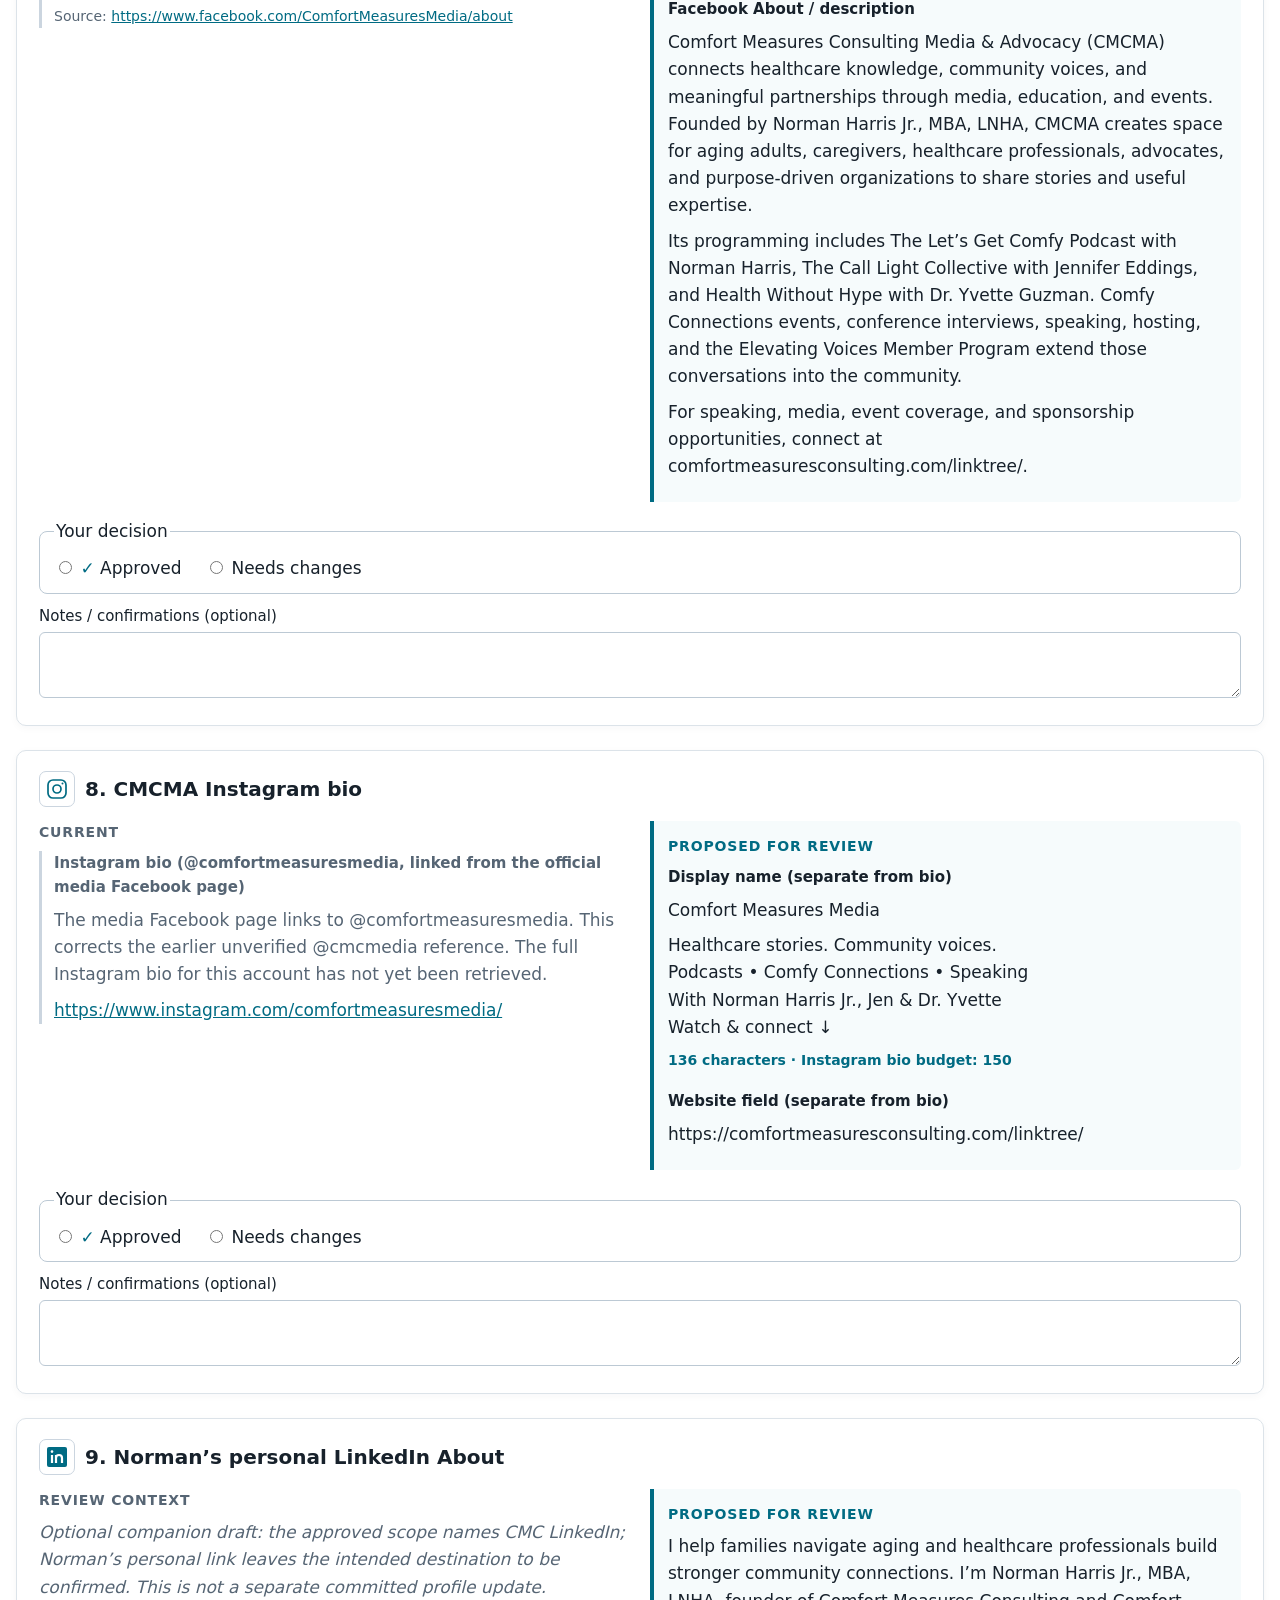
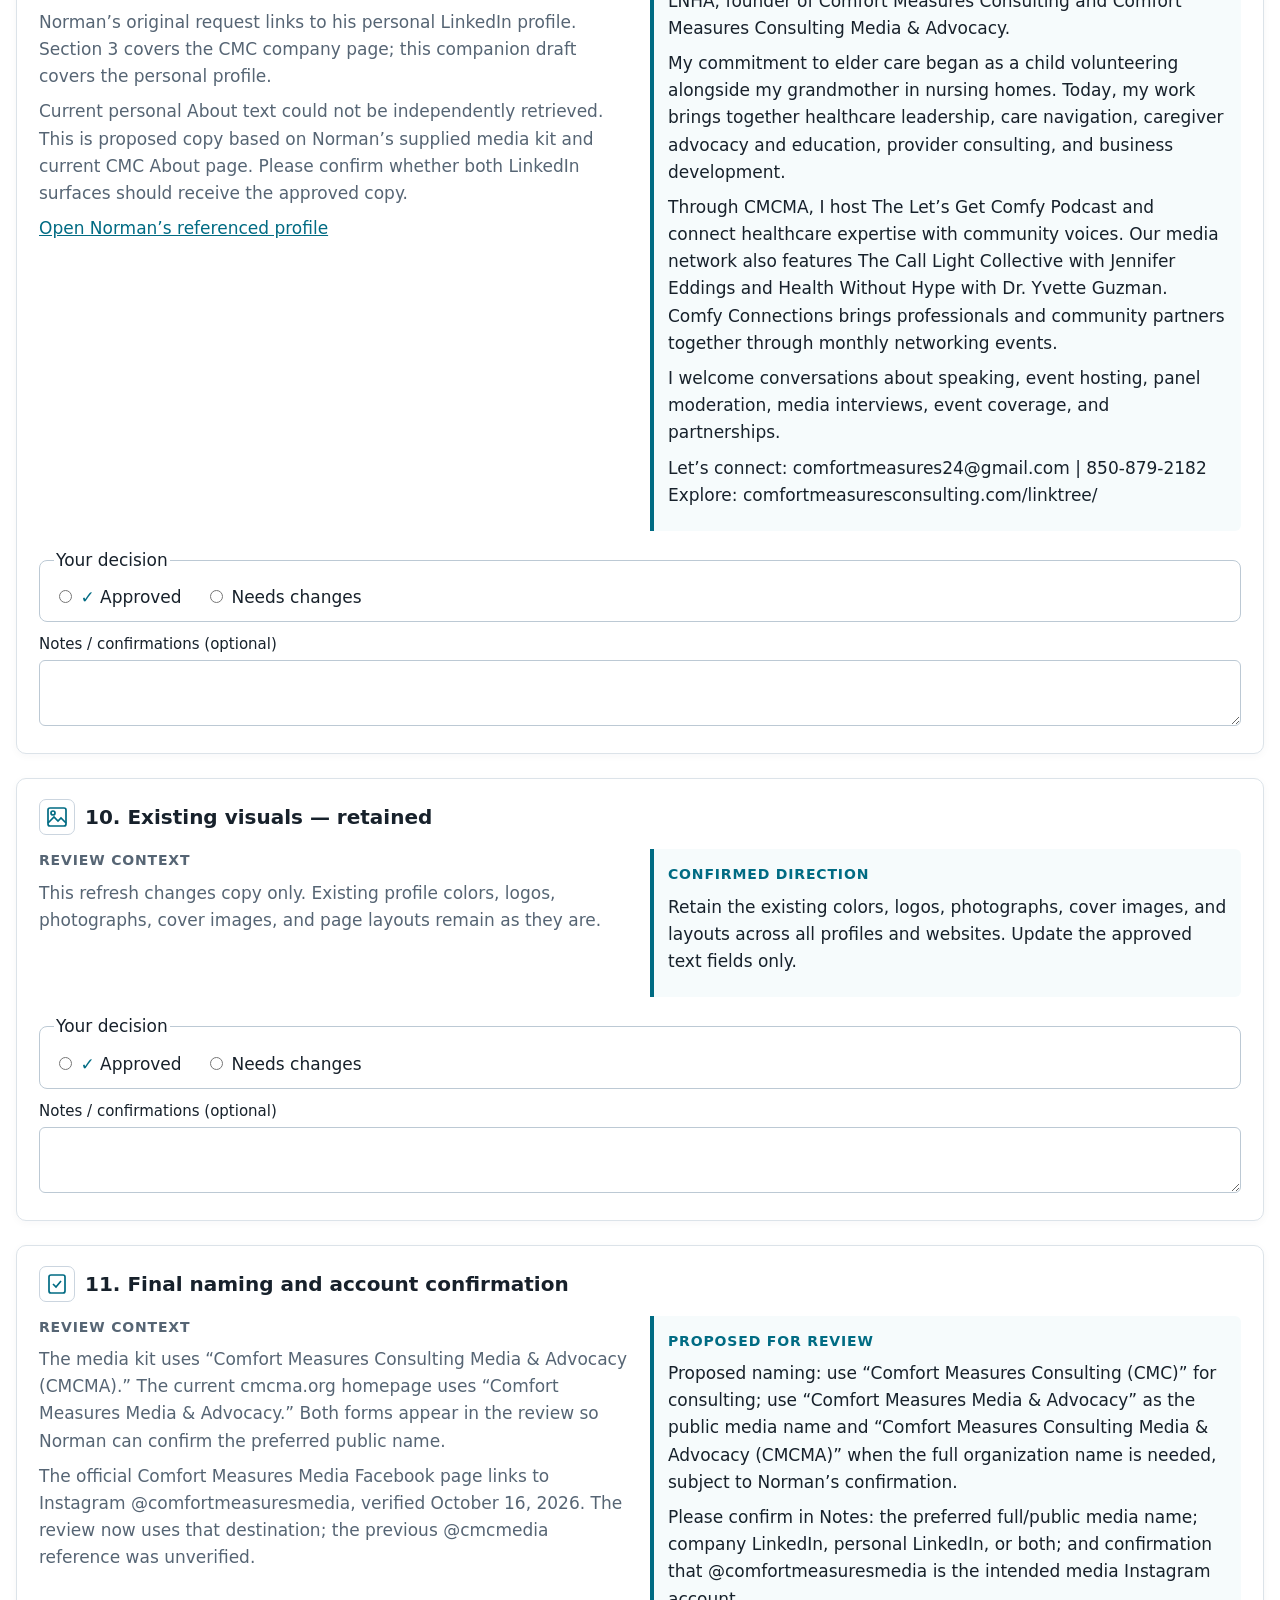
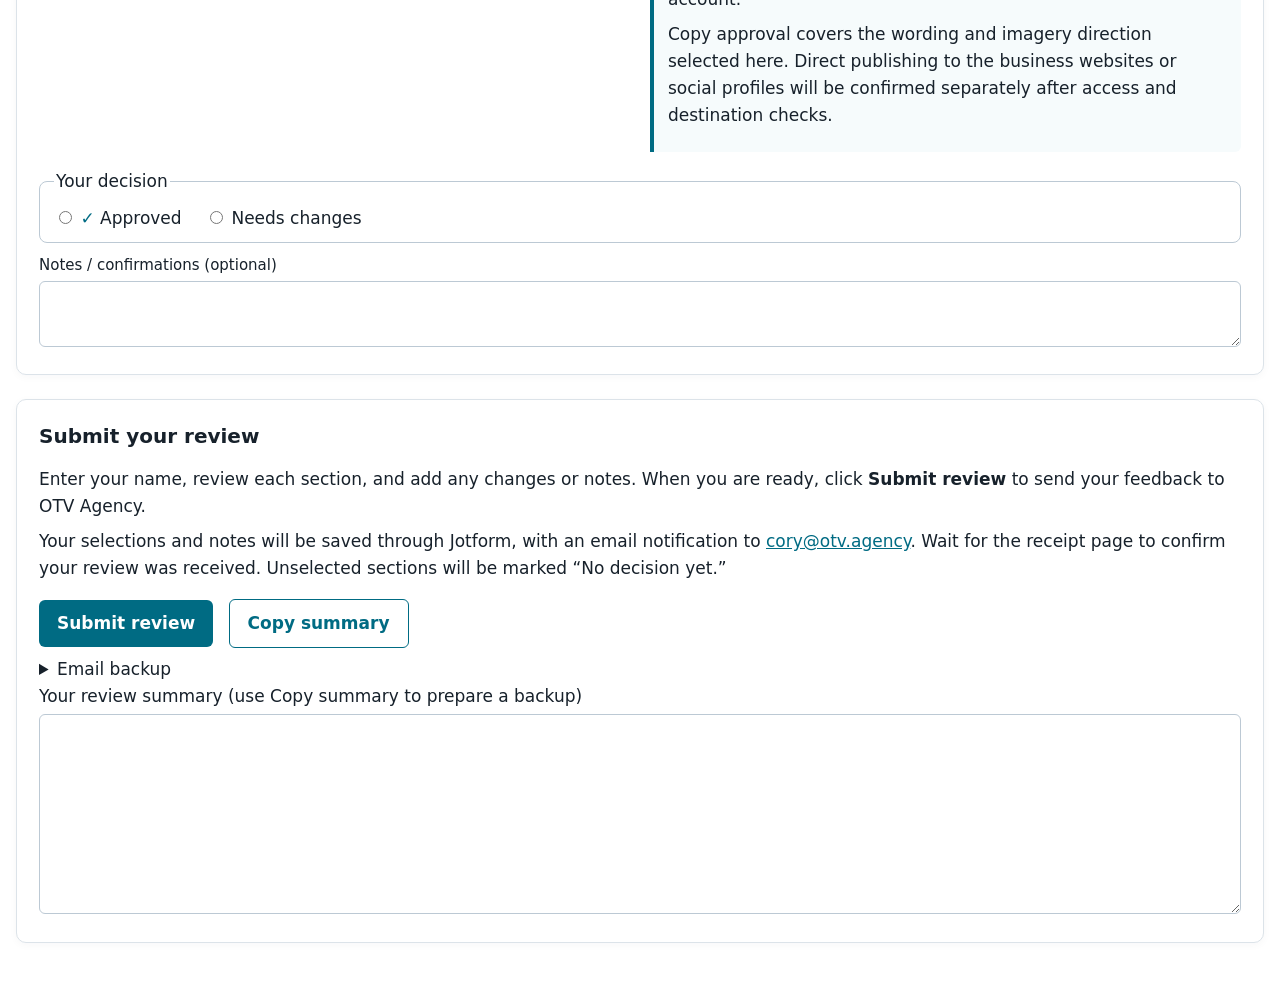
==== commit d9b64a91: "Connect CMC review submissions to Jotform notifications" ====
--- a/index.html
+++ b/index.html
@@ -71,7 +71,7 @@
 </g>
 </g>
 </svg><div><h1>Profile refresh review</h1><p>Prepared by OTV Agency for Comfort Measures Consulting</p><p>Draft copy for review. Prepared October 15, 2026; business website and social profiles have not been updated.</p></div></header><main>
-<div class="who"><label>Your name<input autocomplete="name" id="who" type="text"/></label><p class="empty">For each section, choose Approved or Needs changes. Your progress is saved in this browser.</p></div><div class="who"><h2>Complete review checklist</h2><p>Copy review prepared October 15, 2026 · Existing visuals retained. Each section is labeled with its platform icon. Select an icon to open the referenced website or profile.</p><p>Website sections include an overview, existing homepage wording, and a search description; CMC also includes existing About-page copy. Facebook sections include short Intro and longer About text. Instagram website links are separate from the bio character budget.</p><p>Return one consolidated set of decisions and notes. Copy decisions remain saved in this browser. The imagery direction now confirms retaining current visuals.</p><p>The new copy avoids unsupported “#1” rankings and tax-status claims. Restricted or partial current-profile text is labeled. Confirm the preferred media name and account destinations in section 11.</p><p>This is a copy-only refresh. Business website and social-profile text changes await final approval and access confirmation.</p><p><a href="#s1">1. CMC organization and website description</a><br/><a href="#s2">2. CMCMA organization and website description</a><br/><a href="#s3">3. CMC LinkedIn About</a><br/><a href="#s4">4. Comfort Measures Media YouTube channel description</a><br/><a href="#s5">5. CMC Facebook Page</a><br/><a href="#s6">6. CMC Instagram bio</a><br/><a href="#s7">7. CMCMA Facebook Page</a><br/><a href="#s8">8. CMCMA Instagram bio</a><br/><a href="#s9">9. Norman’s personal LinkedIn About</a><br/><a href="#s10">10. Existing visuals — retained</a><br/><a href="#s11">11. Final naming and account confirmation</a><br/></p></div>
+<div class="who"><label>Your name<input autocomplete="name" id="who" type="text"/></label><p class="empty">For each section, choose Approved or Needs changes. Your progress is saved in this browser. When you are finished, use <a href="#submit-review">Submit review</a> to send it to OTV Agency.</p></div><div class="who"><h2>Complete review checklist</h2><p>Copy review prepared October 15, 2026 · Existing visuals retained. Each section is labeled with its platform icon. Select an icon to open the referenced website or profile.</p><p>Website sections include an overview, existing homepage wording, and a search description; CMC also includes existing About-page copy. Facebook sections include short Intro and longer About text. Instagram website links are separate from the bio character budget.</p><p>Return one consolidated set of decisions and notes using Submit review below. Browser saves keep your progress on this device; OTV receives your feedback only after you submit it. The imagery direction now confirms retaining current visuals.</p><p>The new copy avoids unsupported “#1” rankings and tax-status claims. Restricted or partial current-profile text is labeled. Confirm the preferred media name and account destinations in section 11.</p><p>This is a copy-only refresh. Business website and social-profile text changes await final approval and access confirmation.</p><p><a href="#s1">1. CMC organization and website description</a><br/><a href="#s2">2. CMCMA organization and website description</a><br/><a href="#s3">3. CMC LinkedIn About</a><br/><a href="#s4">4. Comfort Measures Media YouTube channel description</a><br/><a href="#s5">5. CMC Facebook Page</a><br/><a href="#s6">6. CMC Instagram bio</a><br/><a href="#s7">7. CMCMA Facebook Page</a><br/><a href="#s8">8. CMCMA Instagram bio</a><br/><a href="#s9">9. Norman’s personal LinkedIn About</a><br/><a href="#s10">10. Existing visuals — retained</a><br/><a href="#s11">11. Final naming and account confirmation</a><br/></p></div>
 <article class="card" data-id="s1" data-limit="0" data-title="CMC organization and website description"><h2 id="s1"><a aria-label="Open CMC website" class="section-platform-icon" href="https://comfortmeasuresconsulting.com/" rel="noopener" target="_blank" title="Open CMC website"><svg aria-hidden="true" fill="none" height="24" stroke="currentColor" stroke-width="1.7" viewbox="0 0 24 24" width="24"><circle cx="12" cy="12" r="9"></circle><ellipse cx="12" cy="12" rx="4" ry="9"></ellipse><path d="M3 12h18M5 6.5h14M5 17.5h14"></path></svg></a>1. CMC organization and website description</h2><div class="grid"><div class="cur"><h3>Current</h3><div class="item"><div class="lbl">Meta description</div><p>No standard meta description tag was present in the rendered homepage when checked October 15, 2026.</p><div class="src">Source: <a href="https://comfortmeasuresconsulting.com/">https://comfortmeasuresconsulting.com/</a></div></div><div class="item"><div class="lbl">Homepage, main intro text</div><p>Compassionate Advocacy with Purpose</p><p>We stand beside caregivers and aging adults every step of the way — offering expert guidance, heartfelt support, and practical solutions.</p><p>At the same time, we help independent healthcare providers grow with strategy and purpose.</p><div class="src">Source: <a href="https://comfortmeasuresconsulting.com/">https://comfortmeasuresconsulting.com/</a></div></div><div class="item"><div class="lbl">About page, main text</div><p>Hi, I’m Norman Harris, a licensed nursing home administrator, advocate, and the founder of Comfort Measures Consulting. My passion for elder care began at just 8 years old, volunteering beside my grandmother—an evangelist who brought prayer, comfort, and connection to residents in nursing homes. Her example sparked my lifelong mission: to bring peace, love, and dignity to aging adults and their families.</p><p>Today, I guide families and independent healthcare providers through some of life’s most important decisions. Whether you’re feeling overwhelmed by care options or seeking clarity in the chaos, I’m here to offer trusted resources, joyful perspective, and genuine support.</p><p>Let’s walk this journey together—one step at a time, with comfort and compassion leading the way.</p><div class="src">Source: <a href="https://comfortmeasuresconsulting.com/about/">https://comfortmeasuresconsulting.com/about/</a></div></div></div><div class="new"><h3>Proposed for review</h3><div class="lbl">Organization / website overview</div><p style="white-space:pre-line">Comfort Measures Consulting (CMC) helps aging adults, caregivers, families, and healthcare providers move forward with clearer information and practical support. Founded by Norman Harris Jr., MBA, LNHA, CMC brings healthcare leadership experience to care navigation, caregiver advocacy and education, provider consulting, and business development.</p><p style="white-space:pre-line">For families, CMC helps clarify care options and next steps. For healthcare organizations, CMC supports stronger operations, communication, community partnerships, and visibility. Through its connection with Comfort Measures Consulting Media &amp; Advocacy, CMC also brings healthcare conversations and community resources to a wider audience.</p><p style="white-space:pre-line">Explore support for your family or organization at comfortmeasuresconsulting.com.</p><div class="lbl">Homepage heading</div><p style="white-space:pre-line">Compassionate Advocacy. Stronger Healthcare Communities.</p><div class="lbl">Homepage introduction</div><p style="white-space:pre-line">Practical guidance for aging adults, caregivers, and families. Consulting, business development, and community connections for healthcare providers.</p><div class="lbl">Existing About page — proposed replacement</div><p style="white-space:pre-line">I’m Norman Harris Jr., MBA, LNHA, founder of Comfort Measures Consulting. My commitment to elder care began at eight years old, volunteering alongside my grandmother in nursing homes. Her example continues to shape my work: helping aging adults and their families find clarity, connection, and compassionate support.</p><p style="white-space:pre-line">Today, I bring healthcare leadership experience to care navigation, caregiver advocacy and education, and consulting for healthcare providers. I help families understand their options and next steps, while supporting organizations with operations, business development, communication, and community partnerships.</p><p style="white-space:pre-line">Through Comfort Measures Consulting Media &amp; Advocacy, I also bring healthcare professionals and community voices together through podcasts, speaking, and events. Let’s talk about the support your family or organization needs.</p><div class="lbl">Homepage search description</div><p style="white-space:pre-line">Care navigation, caregiver advocacy, and provider consulting with Norman Harris Jr. Explore practical support for families and healthcare organizations.</p><div class="count">152 characters · editorial target: 160 or fewer; search engines may display a different excerpt</div><textarea class="newsrc" hidden="">Organization / website overview
 Comfort Measures Consulting (CMC) helps aging adults, caregivers, families, and healthcare providers move forward with clearer information and practical support. Founded by Norman Harris Jr., MBA, LNHA, CMC brings healthcare leadership experience to care navigation, caregiver advocacy and education, provider consulting, and business development.
 
@@ -229,7 +229,23 @@
 <label class="opt ok"><input name="c11" type="radio" value="approved"/> <span aria-hidden="true" class="mark">✓</span> Approved</label>
 <label class="opt"><input name="c11" type="radio" value="changes"/> Needs changes</label></fieldset>
 <div class="editbox" hidden=""><label>Your proposed changes<textarea class="edit" rows="9"></textarea></label><div class="live"></div>
-</div><label class="notes">Notes / confirmations (optional)<textarea class="notebox" rows="2"></textarea></label></article><div class="send"><h2>Send your selections</h2><p>This opens your email app with your review summary. Review the email and press Send there. Copy summary is available if your email app does not open.</p><button id="send" type="button">Open email with my selections</button><button class="alt" id="copy" type="button">Copy summary</button><p id="status"></p><textarea aria-label="Summary" id="summary" readonly=""></textarea></div>
+</div><label class="notes">Notes / confirmations (optional)<textarea class="notebox" rows="2"></textarea></label></article><div class="send" id="submit-review"><h2>Submit your review</h2>
+<p>Enter your name, review each section, and add any changes or notes. When you are ready, click <strong>Submit review</strong> to send your feedback to OTV Agency.</p>
+<p>Your selections and notes will be saved through Jotform, with an email notification to <a href="mailto:cory@otv.agency">cory@otv.agency</a>. Wait for the receipt page to confirm your review was received. Unselected sections will be marked “No decision yet.”</p>
+<form id="review-submit" action="https://submit.jotform.com/submit/262885923831064" method="post" accept-charset="UTF-8">
+<input type="hidden" name="formID" value="262885923831064"/>
+<input type="hidden" id="submit-name" name="q2_q2_textbox0"/>
+<textarea hidden id="submit-summary" name="q3_q3_textarea1"></textarea>
+<input type="hidden" id="submit-reference" name="q4_q4_textbox2"/>
+<input type="hidden" id="submit-version" name="q5_q5_textbox3" value="cmc-copy-1e884d64459a"/>
+<div hidden aria-hidden="true"><label>Leave this field empty<input type="text" name="website" tabindex="-1" autocomplete="off"/></label></div>
+<button id="submit" type="submit">Submit review</button>
+<button class="alt" id="copy" type="button">Copy summary</button>
+</form>
+<p id="status" role="status" aria-live="polite" tabindex="-1"></p>
+<details><summary>Email backup</summary><p>If submitting does not work, copy your summary and email it to <a href="mailto:cory@otv.agency">cory@otv.agency</a>, or use the button below and press Send in your email app.</p><button class="alt" id="send" type="button">Open email with my selections</button></details>
+<label for="summary">Your review summary (use Copy summary to prepare a backup)</label><textarea aria-label="Summary" id="summary" readonly=""></textarea>
+</div>
 </main><script>(function(){
 // Version the review so changed copy cannot inherit an old approval.
 var KEY='cmcProfileReview.v3';var cards=[].slice.call(document.querySelectorAll('.card'));
@@ -247,6 +263,31 @@
 cards.forEach(function(c){var r=c.querySelector('input[type=radio]:checked'),v=r?r.value:'';L.push('=== '+c.querySelector('h2').textContent+' ===');
 if(v==='approved'){L.push('APPROVED');if(!compact)L.push('Approved copy / direction:', c.querySelector('.new').innerText.trim());}else if(v==='changes'){L.push('NEEDS CHANGES','Edited text:',c.querySelector('.edit').value.trim()||'(none)');}else L.push('NO DECISION YET');var n=c.querySelector('.notebox').value.trim();if(n)L.push('Notes / confirmations: '+n);L.push('')});return L.join('\n')}
 window.buildSummary=summary;
+// Submit by ordinary HTTPS form POST: feedback stays out of URLs and no API key is exposed.
+// Jotform displays its receipt only after accepting the submission; this page never assumes success.
+var submitForm=document.getElementById('review-submit'),submitButton=document.getElementById('submit');
+function submitMessage(message){var status=document.getElementById('status');status.textContent=message;status.focus()}
+function restoreSubmit(){submitButton.disabled=false;submitButton.textContent='Submit review'}
+window.addEventListener('pageshow',restoreSubmit);
+submitForm.addEventListener('submit',function(event){
+  var name=document.getElementById('who').value.trim();
+  if(!name){event.preventDefault();submitMessage('Please enter your name at the top of the review before submitting.');document.getElementById('who').focus();return}
+  var hasFeedback=cards.some(function(c){return c.querySelector('input[type=radio]:checked')||c.querySelector('.notebox').value.trim()});
+  if(!hasFeedback){event.preventDefault();submitMessage('Please select a decision or add a note in at least one section before submitting.');return}
+  var text=summary();
+  if(text.length>30000){event.preventDefault();document.getElementById('summary').value=text;submitMessage('This review is too long for the submission form. Use Copy summary and email the complete review to cory@otv.agency.');return}
+  save();
+  document.getElementById('summary').value=text;
+  document.getElementById('submit-name').value=name;
+  document.getElementById('submit-summary').value=text;
+  // A unique reference distinguishes resubmissions and connection tests in the inbox.
+  document.getElementById('submit-reference').value='CMC-'+Date.now()+'-'+Math.random().toString(36).slice(2,10);
+  submitButton.disabled=true;submitButton.textContent='Submitting…';
+  document.getElementById('status').textContent='Sending your review. Please wait for the Jotform receipt page. If it does not appear, your progress remains saved here; use the email backup.';
+  // Restore retry controls if navigation is interrupted; never label an unconfirmed POST as received.
+  window.setTimeout(restoreSubmit,45000);
+});
+
 document.getElementById('send').addEventListener('click',function(){var s=summary();document.getElementById('summary').value=s;save();var body=summary(true);if(encodeURIComponent(body).length>5500){document.getElementById('status').textContent='Your feedback is too long for an email-app link. Use Copy summary and paste it into an email to cory@otv.agency.';return;}location.href='mailto:cory@otv.agency?subject='+encodeURIComponent('CMC profile selections — review v3')+'&body='+encodeURIComponent(body);document.getElementById('status').textContent='Your email app should open with the summary. If it does not, use Copy summary and paste it into an email to cory@otv.agency.'});
 document.getElementById('copy').addEventListener('click',function(){var t=document.getElementById('summary');t.value=summary();t.select();var ok=false;try{ok=document.execCommand('copy')}catch(e){}if(navigator.clipboard)navigator.clipboard.writeText(t.value).then(function(){},function(){});document.getElementById('status').textContent=ok?'Summary copied. Paste it into an email to cory@otv.agency.':'Summary is in the box below. Select it and copy it.'});
 })();</script></body></html>
